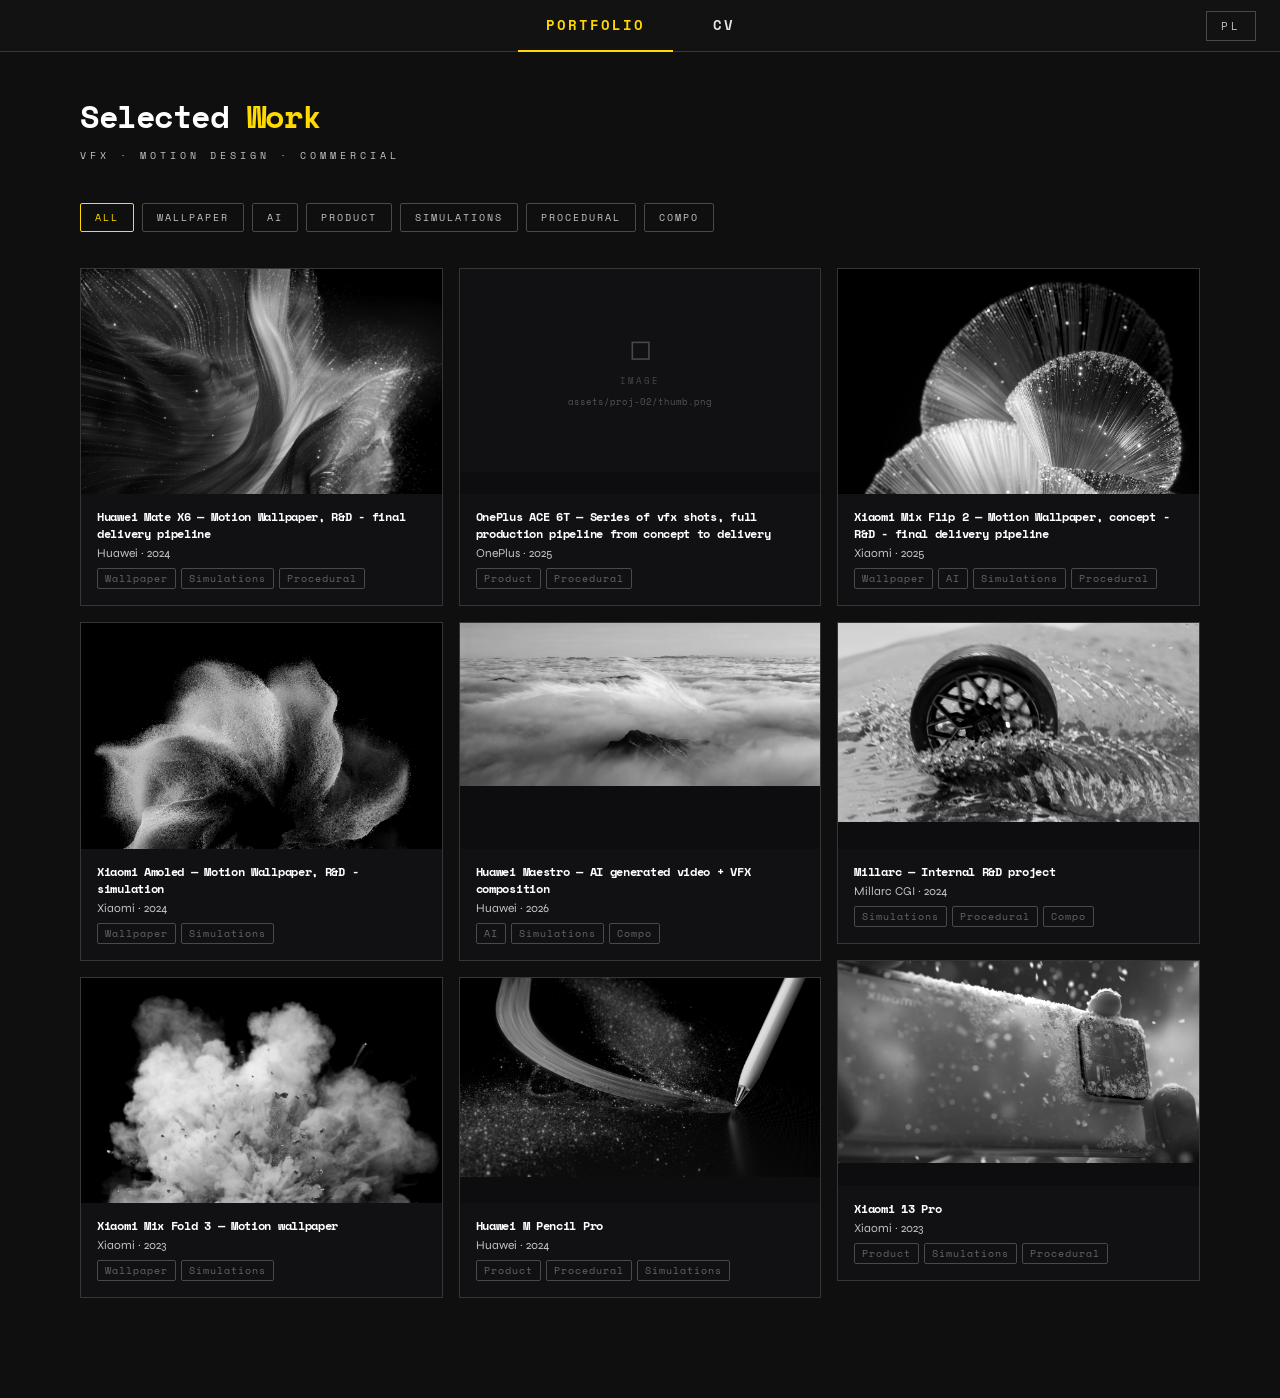
==== index.html @ 41187728 "update index" ====
<!DOCTYPE html>
<html lang="en">
<head>
<meta charset="UTF-8">
<meta name="viewport" content="width=device-width, initial-scale=1.0">
<title>Hanna Kachurouskaya — Senior VFX Artist</title>
<link rel="preconnect" href="https://fonts.googleapis.com">
<link href="https://fonts.googleapis.com/css2?family=Space+Mono:wght@400;700&family=Syne:wght@300;400;500&display=swap" rel="stylesheet">
<style>
*{margin:0;padding:0;box-sizing:border-box;}
:root{
  --bg:#0f0f0f;
  --bg2:#111114;
  --accent:#ffd900;
  --text:#e8e6e0;
  --muted:#c2c2c2;
  --dim:#494949;
  --border:#363638;
}
html{scroll-behavior:smooth;}
body{background:var(--bg);color:var(--text);font-family:'Syne',sans-serif;font-weight:300;overflow-x:hidden;}

canvas#particles{position:fixed;top:0;left:0;width:100%;height:100%;opacity:0.4;pointer-events:none;z-index:0;}

/* TAB NAV */
.tab-nav{
  position:fixed;top:0;left:0;right:0;z-index:100;
  display:flex;align-items:stretch;
  background:rgba(19, 19, 20, 0.92);
  backdrop-filter:blur(12px);
  border-bottom:1px solid var(--border);
  height:52px;
}
.tab-nav-inner{
  max-width:900px;margin:0 auto;width:100%;padding:0 48px;
  display:flex;align-items:center;justify-content:center;gap:12px;
}
.tab-btn{
  font-family:'Space Mono',monospace;font-size:14px;font-weight:700;letter-spacing:2px;text-transform:uppercase;
  color:var(--text);background:none;border:none;cursor:pointer;
  padding:0 28px;height:52px;border-bottom:2px solid transparent;
  transition:color .2s, border-color .2s;
  display:flex;align-items:center;
}
.tab-btn:hover{color:var(--accent);}
.tab-btn.active{color:var(--accent);border-bottom-color:var(--accent);}

/* LANG BUTTON */
#lang-btn{
  position:fixed;top:11px;right:24px;z-index:110;
  font-family:'Space Mono',monospace;font-size:11px;letter-spacing:3px;text-transform:uppercase;
  padding:6px 14px;background:transparent;border:1px solid var(--dim);color:var(--muted);
  cursor:pointer;transition:all .2s;
}
#lang-btn:hover{border-color:var(--accent);color:var(--accent);}

/* PAGES */
.page{display:none;position:relative;z-index:2;padding-top:52px;}
.page.active{display:block;}

/* ── CV PAGE ── */
.wrap{max-width:900px;margin:0 auto;padding:48px 48px 100px;}

.header{padding-bottom:40px;margin-bottom:56px;border-bottom:1px solid var(--border);animation:fadeUp .8s ease both;}
.name{font-family:'Space Mono',monospace;font-size:42px;font-weight:700;letter-spacing:-2px;color:#fff;line-height:1;margin-bottom:10px;}
.name em{color:var(--accent);font-style:normal;}
.subtitle{font-family:'Space Mono',monospace;font-size:10px;letter-spacing:4px;text-transform:uppercase;color:var(--muted);margin-bottom:24px;}
.contacts{display:flex;flex-wrap:wrap;gap:24px;font-size:14px;color:var(--muted);}
.contacts a{color:var(--accent);text-decoration:none;transition:opacity .2s;}
.contacts a:hover{opacity:.6;}

.section{margin-bottom:52px;animation:fadeUp .8s ease both;}
.s1{animation-delay:.1s}.s2{animation-delay:.2s}.s3{animation-delay:.3s}

.sec-label{font-family:'Space Mono',monospace;font-size:10px;letter-spacing:4px;text-transform:uppercase;color:var(--accent);margin-bottom:24px;display:flex;align-items:center;gap:14px;}
.sec-label::after{content:'';flex:1;height:1px;background:var(--border);}

.about-text{font-size:19px;line-height:1.95;color:#d0d0d0;max-width:700px;}
.about-text p{margin-bottom:16px;}
.about-text p:last-child{margin-bottom:0;}

.job{margin-bottom:32px;padding:20px 20px 20px 24px;border-left:2px solid var(--border);transition:border-color .3s;cursor:default;}
.job:hover{border-left-color:var(--accent);}
.job-header{display:flex;justify-content:space-between;align-items:flex-start;flex-wrap:wrap;gap:4px;margin-bottom:2px;}
.job-title{font-family:'Space Mono',monospace;font-size:13px;font-weight:700;color:#fff;}
.job-date{font-family:'Space Mono',monospace;font-size:12px;color:var(--muted);white-space:nowrap;}
.job-company{font-size:13px;color:var(--accent);margin-bottom:14px;letter-spacing:.5px;}
.job-body{font-size:16.5px;line-height:1.9;color:#d8d8d8;display:none;}
.job-body.open{display:block;animation:fadeUp .3s ease both;}
.job-body p{margin-bottom:10px;}
.job-body p:last-child{margin-bottom:0;}
.tags{display:flex;flex-wrap:wrap;gap:7px;margin-top:14px;}
.tag{font-family:'Space Mono',monospace;font-size:11px;letter-spacing:1px;padding:4px 9px;border:1px solid var(--dim);color:var(--muted);border-radius:2px;transition:all .2s;}
.tag:hover{border-color:var(--accent);color:var(--accent);}
.toggle{margin-top:12px;font-family:'Space Mono',monospace;font-size:13px;font-weight:700;letter-spacing:1.5px;text-transform:uppercase;color:var(--dim);cursor:pointer;transition:color .2s;user-select:none;display:inline-block;}
.toggle:hover{color:var(--accent);}

.skills-grid{display:grid;grid-template-columns:1fr 1fr;gap:32px;}
.sg-title{font-family:'Space Mono',monospace;font-size:11px;letter-spacing:3px;text-transform:uppercase;color:var(--accent);margin-bottom:14px;}
.sg-body{font-size:15px;line-height:2.1;color:#c0c0c0;}
.sg-body strong{color:#ccc;font-weight:400;}

/* ── PORTFOLIO PAGE ── */
.port-wrap{max-width:1200px;margin:0 auto;padding:40px 40px 100px;}

.port-header{margin-bottom:40px;animation:fadeUp .5s ease both;}
.port-title{font-family:'Space Mono',monospace;font-size:32px;font-weight:700;letter-spacing:-1.5px;color:#fff;margin-bottom:8px;}
.port-title em{color:var(--accent);font-style:normal;}
.port-sub{font-family:'Space Mono',monospace;font-size:10px;letter-spacing:4px;text-transform:uppercase;color:var(--muted);}

/* FILTER */
.filter-bar{display:flex;flex-wrap:wrap;gap:8px;margin-bottom:36px;}
.filter-btn{font-family:'Space Mono',monospace;font-size:10px;letter-spacing:2px;text-transform:uppercase;padding:6px 14px;border:1px solid var(--dim);color:var(--muted);background:none;cursor:pointer;border-radius:2px;transition:all .2s;}
.filter-btn:hover,.filter-btn.active{border-color:var(--accent);color:var(--accent);}

/* MASONRY */
.masonry{
  display:flex;
  gap:16px;
  align-items:flex-start;
}
.masonry-col{
  flex:1;
  display:flex;
  flex-direction:column;
  gap:16px;
  min-width:0;
}

/* PROJECT CARD */
.project-card{
  margin-bottom:0;
  border:1px solid var(--border);
  background:var(--bg2);
  overflow:hidden;
  cursor:pointer;
  transition:border-color .25s, transform .2s;
}
.project-card:hover{border-color:var(--accent);}

.card-thumb{
  position:relative;overflow:hidden;
  background:#0d0d10;
}
.card-thumb img,.card-thumb video{
  width:100%;display:block;
  filter:grayscale(1) contrast(1.1);
  transition:transform .4s ease, filter .4s ease;
}
.project-card:hover .card-thumb img,
.project-card:hover .card-thumb video{transform:scale(1.04);filter:grayscale(0) contrast(1);}


.card-overlay{
  position:absolute;inset:0;
  background:linear-gradient(to top, rgba(0,0,0,.7) 0%, transparent 50%);
  opacity:0;transition:opacity .25s;
  display:flex;align-items:flex-end;padding:14px;
}
.project-card:hover .card-overlay{opacity:1;}
.card-overlay-text{font-family:'Space Mono',monospace;font-size:10px;letter-spacing:2px;text-transform:uppercase;color:var(--accent);}

.card-info{padding:14px 16px 16px;}
.card-title{font-family:'Space Mono',monospace;font-size:12px;font-weight:700;color:#fff;margin-bottom:4px;letter-spacing:-.3px;}
.card-meta{font-size:12px;color:var(--muted);}
.card-tags{display:flex;flex-wrap:wrap;gap:5px;margin-top:8px;}
.card-tag{font-family:'Space Mono',monospace;font-size:10px;letter-spacing:1px;padding:2px 7px;border:1px solid var(--dim);color:#666;border-radius:2px;}

/* PROJECT MODAL OVERLAY */
.project-modal-overlay{
  display:none;
  position:fixed;inset:0;
  z-index:500;
  background:rgba(0,0,0,.75);
  backdrop-filter:blur(4px);
  overflow-y:auto;
  padding:60px 20px 40px;
}
.project-modal-overlay.open{display:flex;align-items:flex-start;justify-content:center;}
.project-modal{
  position:relative;
  width:100%;max-width:860px;
  border:1px solid var(--accent);
  background:var(--bg2);
  animation:expandIn .25s ease both;
}

@keyframes expandIn{from{opacity:0;transform:translateY(-12px) scale(.98);}to{opacity:1;transform:translateY(0) scale(1);}}

/* MEDIA VIEWER */
.viewer{position:relative;background:#000;}
.viewer-main{
  position:relative;
  min-height:300px;max-height:70vh;
  display:flex;align-items:center;justify-content:center;
  overflow:hidden;
}
.viewer-main img,.viewer-main video{
  max-width:100%;max-height:70vh;
  object-fit:contain;display:block;
}
.viewer-main video{width:100%;}

.viewer-nav{
  position:absolute;top:50%;transform:translateY(-50%);
  z-index:10;
  background:rgba(0,0,0,.5);border:1px solid rgba(255,255,255,.15);
  color:#fff;font-size:18px;width:40px;height:40px;
  display:flex;align-items:center;justify-content:center;
  cursor:pointer;transition:background .2s, border-color .2s;
  user-select:none;
}
.viewer-nav:hover{background:rgba(255,217,0,.15);border-color:var(--accent);color:var(--accent);}
.viewer-nav.prev{left:12px;}
.viewer-nav.next{right:12px;}

.viewer-counter{
  position:absolute;bottom:10px;right:14px;
  font-family:'Space Mono',monospace;font-size:11px;color:rgba(255,255,255,.45);
  z-index:10;
}

.viewer-caption{
  padding:8px 16px;
  font-family:'Space Mono',monospace;font-size:11px;letter-spacing:1px;
  color:var(--muted);background:#0a0a0c;
  border-top:1px solid var(--border);
  min-height:30px;
  text-align:center;
}

/* THUMBNAIL STRIP */
.thumb-strip{
  display:flex;gap:6px;padding:10px 12px;
  overflow-x:auto;scrollbar-width:thin;scrollbar-color:var(--dim) transparent;
  background:#0a0a0c;border-top:1px solid var(--border);
}
.thumb-strip::-webkit-scrollbar{height:3px;}
.thumb-strip::-webkit-scrollbar-thumb{background:var(--dim);border-radius:2px;}

.thumb-item{
  flex:0 0 auto;width:72px;height:48px;
  overflow:hidden;cursor:pointer;
  border:1px solid var(--dim);transition:border-color .15s;
  position:relative;
}
.thumb-item.active{border-color:var(--accent);}
.thumb-item img,.thumb-item video{width:100%;height:100%;object-fit:cover;display:block;pointer-events:none;}
.thumb-item .type-badge{
  position:absolute;bottom:2px;right:3px;
  font-family:'Space Mono',monospace;font-size:8px;letter-spacing:.5px;
  color:var(--accent);background:rgba(0,0,0,.7);padding:1px 3px;
}

/* EXPANDED INFO */
.expanded-info{
  padding:20px 24px 24px;
  border-top:1px solid var(--border);
}
.exp-title{font-family:'Space Mono',monospace;font-size:15px;font-weight:700;color:#fff;margin-bottom:12px;}
.exp-meta{display:flex;flex-wrap:wrap;gap:20px;margin-bottom:14px;}
.exp-meta-item{font-size:13px;}
.exp-meta-label{font-family:'Space Mono',monospace;font-size:10px;letter-spacing:2px;text-transform:uppercase;color:var(--muted);display:block;margin-bottom:2px;}
.exp-meta-val{color:var(--text);}
.exp-desc{font-size:15px;line-height:1.8;color:#b0b0b0;margin-bottom:14px;}
.exp-close{
  font-family:'Space Mono',monospace;font-size:10px;letter-spacing:2px;text-transform:uppercase;
  color:var(--dim);cursor:pointer;transition:color .2s;user-select:none;
}
.exp-close:hover{color:var(--accent);}

/* PLACEHOLDER MEDIA */
.placeholder-thumb{
  width:100%;aspect-ratio:16/9;
  background:var(--bg2);
  display:flex;flex-direction:column;align-items:center;justify-content:center;
  gap:8px;color:var(--dim);
}
.placeholder-thumb .pt-icon{font-size:28px;}
.placeholder-thumb .pt-label{font-family:'Space Mono',monospace;font-size:9px;letter-spacing:2px;text-transform:uppercase;color:#444;}
.placeholder-thumb .pt-path{font-family:'Space Mono',monospace;font-size:9px;color:#555;max-width:160px;text-align:center;word-break:break-all;}

@keyframes fadeUp{from{opacity:0;transform:translateY(18px);}to{opacity:1;transform:translateY(0);}}

@media(max-width:600px){
  .wrap{padding:32px 20px 60px;}
  .name{font-size:28px;}
  .skills-grid{grid-template-columns:1fr;}
  .port-wrap{padding:20px 16px 60px;}
  .tab-nav-inner{padding:0 16px;}
  #lang-btn{top:9px;right:10px;padding:4px 9px;font-size:10px;}
}
</style>
</head>
<body>

<canvas id="particles"></canvas>
<button id="lang-btn" onclick="toggleLang()">PL</button>

<!-- TAB NAV -->
<nav class="tab-nav">
  <div class="tab-nav-inner">
    <button class="tab-btn active" data-i18n="tab_portfolio" onclick="switchTab('portfolio',this)">Portfolio</button>
    <button class="tab-btn" data-i18n="tab_cv" onclick="switchTab('cv',this)">CV</button>
  </div>
</nav>

<!-- ═══ CV PAGE ═══ -->
<div class="page" id="page-cv">
<div class="wrap">

  <div class="header">
    <div class="name">Hanna <em>Kachurouskaya</em></div>
    <div class="subtitle" data-i18n="subtitle">Senior VFX Artist &nbsp;·&nbsp; Technical Artist &nbsp;·&nbsp; Pipeline Developer</div>
    <div class="contacts">
      <span data-i18n="location">Kraków, Poland</span>
      <a href="mailto:valynets.h@gmail.com">valynets.h@gmail.com</a>
      <span>+48 797 314 747</span>
      <a href="https://www.linkedin.com/in/hanna-kachurouskaya-096aab114/" target="_blank">LinkedIn</a>
      <a href="https://www.behance.net/ValHanna" target="_blank">Behance</a>
    </div>
  </div>

  <div class="section s1">
    <div class="sec-label" data-i18n="sec_about">About</div>
    <div class="about-text">
      <p data-i18n="about_p1"></p>
      <p data-i18n="about_p2"></p>
      <p data-i18n="about_p3"></p>
    </div>
  </div>

  <div class="section s2">
    <div class="sec-label" data-i18n="sec_experience">Experience</div>

    <div class="job">
      <div class="job-header">
        <div class="job-title" data-i18n="j1_title">Senior VFX Artist</div>
        <div class="job-date" data-i18n="j1_date">Mar 2022 — Jun 2026</div>
      </div>
      <div class="job-company" data-i18n="j1_company">Millarc CGI · Kraków</div>
      <div class="job-body open" id="j1">
        <p data-i18n="j1_p1"></p>
        <p data-i18n="j1_p2"></p>
        <p data-i18n="j1_p3"></p>
        <p data-i18n="j1_p4"></p>
        <div class="tags">
          <span class="tag">Houdini</span><span class="tag">VEX</span><span class="tag">Python</span><span class="tag">Nuke</span><span class="tag">Fusion</span><span class="tag">USD/Solaris</span><span class="tag">Redshift</span><span class="tag">Deadline</span><span class="tag">Gaea</span><span class="tag">ComfyUI</span><span class="tag">Midjourney</span><span class="tag">Kling</span>
        </div>
      </div>
      <div class="toggle" data-job="j1" onclick="tog('j1',this)"></div>
    </div>

    <div class="job">
      <div class="job-header">
        <div class="job-title" data-i18n="j2_title">Pipeline Developer &amp; IT Automation</div>
        <div class="job-date" data-i18n="j2_date">Mar 2024 — Jun 2026</div>
      </div>
      <div class="job-company" data-i18n="j2_company">Millarc CGI · Kraków</div>
      <div class="job-body" id="j2">
        <p data-i18n="j2_p1"></p>
        <p data-i18n="j2_p2"></p>
        <div class="tags">
          <span class="tag">Python</span><span class="tag">REST APIs</span><span class="tag">Webhooks</span><span class="tag">Docker</span><span class="tag">Deadline (render farm)</span><span class="tag">Flow Production / ShotGrid</span><span class="tag">Ayon</span><span class="tag">Slack API</span><span class="tag">Git / GitHub</span><span class="tag">JSON/XML</span><span class="tag">Postman</span><span class="tag">Cursor</span><span class="tag">Claude Code</span><span class="tag">AI agentic workflows</span>
        </div>
      </div>
      <div class="toggle" data-job="j2" onclick="tog('j2',this)"></div>
    </div>

    <div class="job">
      <div class="job-header">
        <div class="job-title" data-i18n="j3_title">Digital Artist</div>
        <div class="job-date" data-i18n="j3_date">Mar 2021 — Mar 2022</div>
      </div>
      <div class="job-company" data-i18n="j3_company">The Digital Bunch · Warsaw</div>
      <div class="job-body" id="j3">
        <p data-i18n="j3_p1"></p>
        <div class="tags">
          <span class="tag">3ds Max</span><span class="tag">Houdini</span><span class="tag">Nuke</span><span class="tag">V-Ray</span><span class="tag">Corona</span><span class="tag">Photoshop</span>
        </div>
      </div>
      <div class="toggle" data-job="j3" onclick="tog('j3',this)"></div>
    </div>

    <div class="job">
      <div class="job-header">
        <div class="job-title" data-i18n="j4_title">3D Graphic Artist</div>
        <div class="job-date" data-i18n="j4_date">Jan 2018 — Sep 2019</div>
      </div>
      <div class="job-company" data-i18n="j4_company">VERO Digital</div>
      <div class="job-body" id="j4">
        <p data-i18n="j4_p1"></p>
        <div class="tags">
          <span class="tag">3ds Max</span><span class="tag">V-Ray</span><span class="tag">Corona</span><span class="tag">Revit</span><span class="tag">SpeedTree</span><span class="tag">Unreal Engine</span>
        </div>
      </div>
      <div class="toggle" data-job="j4" onclick="tog('j4',this)"></div>
    </div>

    <div class="job">
      <div class="job-header">
        <div class="job-title" data-i18n="j5_title">3D Artist — Freelance</div>
        <div class="job-date" data-i18n="j5_date">Oct 2016 — Jan 2018</div>
      </div>
      <div class="job-company" data-i18n="j5_company">Independent</div>
      <div class="job-body" id="j5">
        <p data-i18n="j5_p1"></p>
        <div class="tags">
          <span class="tag">3ds Max</span><span class="tag">V-Ray</span><span class="tag">Corona</span><span class="tag">Photoshop</span>
        </div>
      </div>
      <div class="toggle" data-job="j5" onclick="tog('j5',this)"></div>
    </div>

    <div class="job">
      <div class="job-header">
        <div class="job-title" data-i18n="j6_title">Junior Structural Design Engineer</div>
        <div class="job-date" data-i18n="j6_date">2013 — 2016</div>
      </div>
      <div class="job-company" data-i18n="j6_company">BRIG · Belarus</div>
      <div class="job-body" id="j6">
        <p data-i18n="j6_p1"></p>
        <div class="tags">
          <span class="tag">AutoCAD</span><span class="tag">Revit</span><span class="tag">BIM</span>
        </div>
      </div>
      <div class="toggle" data-job="j6" onclick="tog('j6',this)"></div>
    </div>

  </div>

  <div class="section s3">
    <div class="sec-label" data-i18n="sec_skills">Skills</div>
    <div class="skills-grid">
      <div>
        <div class="sg-title" data-i18n="sg1_title">VFX & Production</div>
        <div class="sg-body" data-i18n="sg1_body"></div>
      </div>
      <div>
        <div class="sg-title" data-i18n="sg2_title">AI & Emerging</div>
        <div class="sg-body" data-i18n="sg2_body"></div>
      </div>
      <div>
        <div class="sg-title" data-i18n="sg3_title">Technical / Pipeline</div>
        <div class="sg-body" data-i18n="sg3_body"></div>
      </div>
      <div>
        <div class="sg-title" data-i18n="sg4_title">Soft Skills</div>
        <div class="sg-body" data-i18n="sg4_body"></div>
      </div>
      <div>
        <div class="sg-title" data-i18n="sg5_title">Education</div>
        <div class="sg-body" data-i18n="sg5_body"></div>
      </div>
    </div>
  </div>

</div>
</div>

<!-- ═══ PORTFOLIO PAGE ═══ -->
<div class="page active" id="page-portfolio">
<div class="port-wrap">

  <div class="port-header">
    <div class="port-title" data-i18n="port_title">Selected <em>Work</em></div>
    <div class="port-sub" data-i18n="port_sub">VFX · Motion Design · Commercial</div>
  </div>

  <div class="filter-bar" id="filterBar">
    <button class="filter-btn active" data-filter="all" data-i18n="filter_all" onclick="filterProjects(this)">All</button>
    <button class="filter-btn" data-filter="wallpaper" data-i18n="filter_wallpaper" onclick="filterProjects(this)">Wallpaper</button>
    <button class="filter-btn" data-filter="ai" data-i18n="filter_ai" onclick="filterProjects(this)">AI</button>
    <button class="filter-btn" data-filter="product" data-i18n="filter_product" onclick="filterProjects(this)">Product</button>
    <button class="filter-btn" data-filter="simulations" data-i18n="filter_simulations" onclick="filterProjects(this)">Simulations</button>
    <button class="filter-btn" data-filter="procedural" data-i18n="filter_procedural" onclick="filterProjects(this)">Procedural</button>
    <button class="filter-btn" data-filter="compo" data-i18n="filter_compo" onclick="filterProjects(this)">Compo</button>
  </div>

  <div class="masonry" id="masonry"></div>

</div>
</div>

<!-- PROJECT MODAL -->
<div class="project-modal-overlay" id="projectModal" onclick="handleModalOutsideClick(event)">
  <div class="project-modal" id="projectModalInner"></div>
</div>

<script>
/* ─── TAB SWITCHING ─── */
function switchTab(name, btn){
  document.querySelectorAll('.page').forEach(p => p.classList.remove('active'));
  document.querySelectorAll('.tab-btn').forEach(b => b.classList.remove('active'));
  document.getElementById('page-'+name).classList.add('active');
  btn.classList.add('active');
  window.scrollTo(0,0);
  portfolioVisible = (name === 'portfolio');
}

/* ─── CV TOGGLES ─── */
function tog(id, btn){
  const el = document.getElementById(id);
  el.classList.toggle('open');
  const t = i18n[currentLang];
  btn.textContent = el.classList.contains('open') ? t.collapse : t.expand;
}

/* ─── i18n HELPERS FOR DYNAMIC PORTFOLIO CONTENT ─── */
const TAG_LABELS = {
  wallpaper:   { en: 'Wallpaper',   pl: 'Tapeta' },
  ai:          { en: 'AI',          pl: 'AI' },
  product:     { en: 'Product',     pl: 'Produkt' },
  simulations: { en: 'Simulations', pl: 'Symulacje' },
  procedural:  { en: 'Procedural',  pl: 'Proceduralne' },
  compo:       { en: 'Compo',       pl: 'Compo' },
};

function tr(proj, field){
  const plField = field + '_pl';
  if(currentLang === 'pl' && proj[plField]) return proj[plField];
  return proj[field];
}

function trTag(tag){
  const labels = TAG_LABELS[tag];
  return labels ? labels[currentLang] : tag;
}

/* ─────────────────────────────────────────────
   PROJECT DATA
   
   HOW TO ADD YOUR OWN FILES:
   
   1. Create a folder structure next to this HTML:
      assets/
        project-slug/
          thumb.jpg          ← miniatura w gridzie
          01.jpg
          02.mp4
          03.jpg
   
   2. In each project below, edit:
      - title, client, year, software, desc
      - tags: array of category strings (used for filtering)
      - thumb: path to thumbnail
      - files: array of { type:'image'|'video', src:'...', label:'...' }
   
   Supported formats: jpg, png, webp, mp4, mov
   MOV files: use type:'video' — browser will play if codec is H.264.
   For best compatibility convert MOV to MP4 (H.264) before deploying.
───────────────────────────────────────────── */
const PROJECTS = [
  {
    id: 'proj-01',
    title: 'Huawei Mate X6 — Motion Wallpaper, R&D - final delivery pipeline',
    title_pl: 'Huawei Mate X6 — Motion Wallpaper, R&D - pełny pipeline produkcji',
    client: 'Huawei',
    year: '2024',
    software: 'Houdini · VEX · Redshift · Fusion',
    desc: 'Procedural vellum & particle simulation for a factory-set motion wallpaper shipped on Huawei Mate X6 flagship devices. The AI-generated concept dictated the final frame\'s composition, but the real challenge was motion: a single vellum simulation pass produced stiff, chaotic movement instead of the soft, flowing unfold the brief called for. The solution was a multi-stage approach — a kinefx-driven base setup followed by two to three additional vellum simulation passes, layering motion until it read as smooth and natural while still landing on the required final composition. The setup also layered a particle simulation on top of the vellum geometry for additional fine, sparkling detail.',
    desc_pl: 'Proceduralna symulacja vellum i particles dla motion wallpaper wgranego fabrycznie na flagowe urządzenia Huawei Mate X6. Koncept wygenerowany przez AI determinował kompozycję finalnej klatki, ale prawdziwym wyzwaniem był ruch: pojedynczy pass symulacji vellum dawał sztywny, chaotyczny ruch zamiast miękkiego, płynnego rozkładania wymaganego w briefie. Rozwiązaniem było podejście wieloetapowe — bazowy setup oparty na kinefx, a następnie dwa do trzech dodatkowych passów symulacji vellum, nakładających ruch aż do uzyskania gładkiego i naturalnego efektu przy zachowaniu wymaganej finalnej kompozycji. Setup zawierał też symulację particles nałożoną na geometrię vellum, dodającą drobny, błyszczący detal.',
    tags: ['wallpaper', 'simulations', 'procedural'],
    thumb: 'assets/proj-01/thumb.jpg',
    files: [
      { type: 'video', src: 'assets/proj-01/video_01.mp4', label: 'Final frames' },
      { type: 'video', src: 'assets/proj-01/video_02.mp4', label: 'Main simulation' },
      { type: 'video', src: 'assets/proj-01/sim_preview_01.mp4', label: 'Sim R&D' },
      { type: 'video', src: 'assets/proj-01/sim_preview_02.mp4', label: 'Sim preview' },
      { type: 'image', src: 'assets/proj-01/render_01.jpg', label: 'Colour version' },
      { type: 'image', src: 'assets/proj-01/render_02.jpg', label: 'Colour version' },
      { type: 'image', src: 'assets/proj-01/screen_0.png', label: 'Houdini setup' },
      { type: 'image', src: 'assets/proj-01/screen_1.png', label: 'Houdini setup' },
    ]
  },
  {
    id: 'proj-02',
    title: 'OnePlus ACE 6T — Series of vfx shots, full production pipeline from concept to delivery',
    title_pl: 'OnePlus ACE 6T — Seria ujęć VFX, pełny pipeline produkcji od konceptu do dostawy',
    client: 'OnePlus',
    year: '2025',
    software: 'Houdini · VEX · Redshift · Fusion',
    desc: 'Series of VFX shots for the OnePlus ACE 6T launch campaign, split across two phone colourways — each with its own visual identity. The purple variant called for a blinking, cyberpunk/techno look, while the black variant leaned into a luxury ferrofluid / black-diamond feel. All effects were fully procedural (no simulations), built from concept through lighting, rendering and final delivery. The main challenge was scale rather than technique — instead of the usual 2-3 shots per project, this one required around 5-6 distinct shots/effects, each going through its own round of R&D to land the right look.',
    desc_pl: 'Seria ujęć VFX dla kampanii startowej OnePlus ACE 6T, podzielona na dwie kolorystyki telefonu — każda z własną identyfikacją wizualną. Wariant fioletowy wymagał migającego, cyberpunkowego/techno looku, podczas gdy wariant czarny szedł w stronę luksusowego, ferrofluidowego efektu black-diamond. Wszystkie efekty były w pełni proceduralne (bez symulacji), zrealizowane od konceptu przez oświetlenie, rendering po finalną dostawę. Głównym wyzwaniem była skala, nie technika — zamiast zwykłych 2-3 ujęć na projekt, ten wymagał około 5-6 odrębnych ujęć/efektów, każde przechodzące własną rundę R&D, by uzyskać właściwy look.',
    tags: ['product', 'procedural'],
    thumb: 'assets/proj-02/thumb.png',
    files: [
      { type: 'video', src: 'assets/proj-02/hero.mp4', label: 'Tunel shot' },
      { type: 'video', src: 'assets/proj-02/cameras_preview.mp4', label: 'Camera previews' },
      { type: 'video', src: 'assets/proj-02/video_00.mp4', label: 'R&D - Stereo effect' },
      { type: 'video', src: 'assets/proj-02/video_01.mp4', label: 'R&D - Stereo effect' },
      { type: 'video', src: 'assets/proj-02/video_02.mp4', label: 'Purple version shot' },
      { type: 'video', src: 'assets/proj-02/video_03.mp4', label: 'R&D - Detail' },
      { type: 'video', src: 'assets/proj-02/video_04.mp4', label: 'Black version shot' },
      { type: 'video', src: 'assets/proj-02/video_05.mp4', label: 'R&D - Ferrofluid effect' },
      { type: 'video', src: 'assets/proj-02/video_06.mp4', label: 'R&D - Ferrofluid effect' },
      { type: 'image', src: 'assets/proj-02/screen_0.png', label: 'Houdini setup' },
      { type: 'image', src: 'assets/proj-02/screen_1.png', label: 'Houdini setup' },
    ]
  },
  {
    id: 'proj-03',
    title: 'Xiaomi Mix Flip 2 — Motion Wallpaper, concept - R&D - final delivery pipeline',
    title_pl: 'Xiaomi Mix Flip 2 — Motion Wallpaper, koncept - R&D - pełny pipeline produkcji',
    client: 'Xiaomi',
    year: '2025',
    software: 'Midjourney · Houdini · VEX · Redshift · Fusion',
    desc: 'My favourite project to date — a feminine, luxury-style motion wallpaper for the Xiaomi Mix Flip 2, built entirely solo from concept to final delivery. The concept phase went through countless iterations using Midjourney, Photoshop and ChatGPT to land on the fan-shaped, translucent petal look, built on the same vellum + high-poly mesh approach used on the Mate X6 project. Because I\'d defined the target look and composition myself from the start, the R&D and simulation stages (vellum and particle sims) went smoothly, with no major surprises along the way.',
    desc_pl: 'Mój dotychczasowy ulubiony projekt — kobiecy, luksusowy motion wallpaper na Xiaomi Mix Flip 2, zrealizowany w pełni samodzielnie od konceptu do finalnej dostawy. Faza konceptu przeszła przez wiele iteracji w Midjourney, Photoshopie i ChatGPT, by dojść do wachlarzowego, przezroczystego looku płatków, zbudowanego na tym samym podejściu vellum + high-poly mesh co w projekcie Mate X6. Dzięki temu, że sama zdefiniowałam docelowy look i kompozycję od początku, etapy R&D i symulacji (vellum i particles) przebiegły bez większych niespodzianek.',
    tags: ['wallpaper', 'ai', 'simulations', 'procedural'],
    thumb: 'assets/proj-03/thumb.png',
    files: [
      { type: 'image', src: 'assets/proj-03/render_01.png', label: 'Hero render - violet version' },
      { type: 'image', src: 'assets/proj-03/ai_concept_01.png', label: 'Concept - AI generated' },
      { type: 'image', src: 'assets/proj-03/ai_concept_02.png', label: 'Concept - AI generated' },
      { type: 'video', src: 'assets/proj-03/hero.mp4', label: 'Hero shot - blue version' },
      { type: 'video', src: 'assets/proj-03/sim_preview.mp4', label: 'Sim preview' },
      { type: 'video', src: 'assets/proj-03/video_01.mp4', label: 'First render stage, blue version' },
      { type: 'video', src: 'assets/proj-03/video_02.mp4', label: 'Final render stage, yellow version' },
      { type: 'image', src: 'assets/proj-03/screen_0.png', label: 'Houdini setup' },
    ]
  },
  {
    id: 'proj-04',
    title: 'Xiaomi Amoled — Motion Wallpaper, R&D - simulation',
    title_pl: 'Xiaomi Amoled — Motion Wallpaper, R&D - symulacja',
    client: 'Xiaomi',
    year: '2024',
    software: 'Houdini · Redshift',
    desc: 'Earlier motion wallpaper project for Xiaomi, built entirely from particles. The brief called for a shape reading somewhere between a flower and a circle. The particle sim had to hold that silhouette while keeping natural drift and dispersion with no flickering. Effect/simulation only, no final lighting or render. Reaching the approved look took many R&D passes exploring different shapes and particle behaviours — a few earlier R&D frames are included alongside the final result.',
    desc_pl: 'Wcześniejszy projekt motion wallpaper dla Xiaomi, zbudowany w całości z particles. Brief wymagał formy odczytywanej gdzieś między kwiatem a kołem. Symulacja particles musiała utrzymać tę sylwetkę, zachowując naturalny dryf i rozproszenie, bez migotania. Tylko efekt/symulacja, bez finalnego oświetlenia i renderu. Dotarcie do zaakceptowanego looku wymagało wielu passów R&D eksplorujących różne formy i zachowania particles — kilka wcześniejszych klatek R&D jest dołączonych razem z finalnym rezultatem.',
    tags: ['wallpaper', 'simulations'],
    thumb: 'assets/proj-04/thumb.png',
    files: [
      { type: 'video', src: 'assets/proj-04/hero.mp4', label: 'Hero shot' },
      { type: 'image', src: 'assets/proj-04/preview_01.png', label: 'R&D preview 01' },
      { type: 'image', src: 'assets/proj-04/preview_02.png', label: 'R&D preview 02' },
    ]
  },
  {
    id: 'proj-05',
    title: 'Huawei Maestro — AI generated video + VFX composition',
    title_pl: 'Huawei Maestro — Wideo generowane przez AI + kompozycja VFX',
    client: 'Huawei',
    year: '2026',
    software: 'ComfyUI · Adobe Photoshop · Kling · Houdini · Redshift · Axiom · Karma · Solaris · Fusion',
    desc: 'A demanding shot — the opening shot of the piece, and the first project where the studio moved to a production AI pipeline. The brief: take a client-supplied dragon asset, add a "patronus"-style volume effect to it, and place it flying through a generated cloud environment — which also meant a cloud simulation for the dragon to pass through. Camera animation was manageable once driven by a clay base and reference composition, but getting the right overall look and convincing cloud animation out of AI took many rounds of generation in ComfyUI and Kling. I rendered the dragon with the patronus volume and cloud sim in the matching camera, then composited everything in Fusion. A single shot, but a heavy workload — the VFX itself was only part of the challenge here.',
    desc_pl: 'Wymagające ujęcie — otwierające ujęcie całości i pierwszy projekt, w którym studio przeszło na produkcyjny pipeline AI. Brief: wziąć dostarczony przez klienta asset draka, dodać do niego efekt typu „patronus" na bazie volume, i umieścić go lecącego przez wygenerowane środowisko z obłokami — co oznaczało też symulację obłoków, przez które drak przelatuje. Animacja kamery była do opanowania przy bazie clay i kompozycji referencyjnej, ale uzyskanie właściwego ogólnego looku i przekonującej animacji obłoków z AI wymagało wielu rund generowania w ComfyUI i Kling. Wyrenderowałam draka z efektem patronus volume i symulacją obłoków w odpowiadającej kamerze, a następnie skomponowałam wszystko w Fusion. Jedno ujęcie, ale duże obciążenie pracą — same VFX były tylko częścią wyzwania.',
    tags: ['ai', 'simulations', 'compo'],
    thumb: 'assets/proj-05/thumb.png',
    files: [
      { type: 'video', src: 'assets/proj-05/hero.mp4', label: 'Hero shot' },
      { type: 'video', src: 'assets/proj-05/sim_preview.mp4', label: 'Sim preview' },
      { type: 'video', src: 'assets/proj-05/camera_clay_01.mp4', label: 'Camera clay preview' },
      { type: 'video', src: 'assets/proj-05/camera_clay_02.mp4', label: 'Camera clay preview' },
      { type: 'image', src: 'assets/proj-05/ai_concept_iteration.png', label: 'AI concept - iteration' },
      { type: 'image', src: 'assets/proj-05/ai_first_frame.png', label: 'AI first frame' },
      { type: 'video', src: 'assets/proj-05/ai_video.mp4', label: 'AI video Kling' }
    ]
  },
  {
    id: 'proj-06',
    title: 'Millarc — Internal R&D project',
    title_pl: 'Millarc — Wewnętrzny projekt R&D',
    client: 'Millarc CGI',
    year: '2024',
    software: 'Houdini · Redshift',
    desc: 'Internal R&D project exploring automotive VFX across three weather/surface environments: water, sand and ice. I built a camera-follows-object constraint setup to track the wheel moving across uneven terrain, then created three separate environment setups, each with its own simulation — water, sand and ice surface interactions. Rendered all three environments in Redshift.',
    desc_pl: 'Wewnętrzny projekt R&D eksplorujący VFX motoryzacyjne w trzech środowiskach pogodowych/powierzchniowych: woda, piasek i lód. Zbudowałam setup z constraintem kamera-podąża-za-obiektem, by śledzić koło poruszające się po nierównym terenie, a następnie stworzyłam trzy odrębne setupy środowiskowe, każdy z własną symulacją — interakcje z wodą, piaskiem i lodem. Wszystkie trzy środowiska wyrenderowane w Redshift.',
    tags: ['simulations', 'procedural', 'compo'],
    thumb: 'assets/proj-06/thumb.png',
    files: [
      { type: 'image', src: 'assets/proj-06/render_01.png', label: 'Ice environment still render' },
      { type: 'image', src: 'assets/proj-06/render_02.png', label: 'Sand environment still render' },
      { type: 'video', src: 'assets/proj-06/sim_preview.mp4', label: 'Camera motion preview' },
      { type: 'video', src: 'assets/proj-06/video_01.mp4', label: 'Ice environment setup' },
      { type: 'video', src: 'assets/proj-06/video_02.mp4', label: 'Sand environment setup' },
      { type: 'video', src: 'assets/proj-06/video_03.mp4', label: 'Water environment setup' },
    ]
  },
  {
    id: 'proj-07',
    title: 'Xiaomi Mix Fold 3 — Motion wallpaper',
    title_pl: 'Xiaomi Mix Fold 3 — Motion wallpaper',
    client: 'Xiaomi',
    year: '2023',
    software: 'Houdini · Solaris · Karma',
    desc: 'My first motion wallpaper built entirely solo. The concept: a flower born from an explosion, realised through a volume-based setup layering several distinct explosion sims alongside particles and RBD. Rendered in Solaris/Karma rather than the studio\'s usual Redshift — Karma handles volume quality significantly better, which made it the right call for this type of effect.',
    desc_pl: 'Mój pierwszy motion wallpaper zrealizowany w pełni samodzielnie. Koncept: kwiat narodzony z eksplozji, zrealizowany przez setup oparty na volume, łączący kilka odrębnych symulacji eksplozji razem z particles i RBD. Wyrenderowany w Solaris/Karma, a nie standardowym dla studia Redshift — Karma znacznie lepiej radzi sobie z jakością volume, co było właściwą decyzją dla tego typu efektu.',
    tags: ['wallpaper', 'simulations'],
    thumb: 'assets/proj-07/thumb.png',
    files: [
      { type: 'video', src: 'assets/proj-07/hero.mp4', label: 'Hero shot' },
      { type: 'image', src: 'assets/proj-07/render_01.png', label: 'Blue color version' },
    ]
  },
  {
    id: 'proj-08',
    title: 'Huawei M Pencil Pro',
    title_pl: 'Huawei M Pencil Pro',
    client: 'Huawei',
    year: '2024',
    software: 'Houdini · Redshift',
    desc: 'Two product shots for the Huawei M Pencil Pro. Cameras and assets were provided — my scope was the VFX only: a procedural paint-from-brush effect, and on the first shot, an additional particle interaction between the brush and a pollen/dust particle system.',
    desc_pl: 'Dwa ujęcia produktowe dla Huawei M Pencil Pro. Kamery i assety zostały dostarczone — mój zakres to wyłącznie VFX: proceduralny efekt malowania od pędzla, a w pierwszym ujęciu dodatkowo interakcja particles między pędzlem a systemem particles pyłku/pyłu.',
    tags: ['product', 'procedural', 'simulations'],
    thumb: 'assets/proj-08/thumb.png',
    files: [
      { type: 'video', src: 'assets/proj-08/video_01.mp4', label: 'Hero Shot_1' },
      { type: 'video', src: 'assets/proj-08/video_02.mp4', label: 'Shot_2' },
    ]
  },
  {
    id: 'proj-09',
    title: 'Xiaomi 13 Pro',
    title_pl: 'Xiaomi 13 Pro',
    client: 'Xiaomi',
    year: '2023',
    software: 'Houdini · Redshift',
    desc: 'VFX-only contribution on an earlier project — flying and surface-clinging snow on a phone shot involving hands. Several particle setups combined with custom snowflake shape work, interacting with the phone and hands in frame.',
    desc_pl: 'Wkład czysto VFX-owy w starszym projekcie — latający i osiadający na powierzchni śnieg w ujęciu telefonu z udziałem rąk. Kilka setupów particles połączonych z własną pracą nad formą płatków śniegu, oddziałujących z telefonem i rękami w kadrze.',
    tags: ['product', 'simulations', 'procedural'],
    thumb: 'assets/proj-09/thumb.png',
    files: [
      { type: 'video', src: 'assets/proj-09/hero.mp4', label: 'Hero render' },
      { type: 'video', src: 'assets/proj-09/preview_01.mp4', label: 'Sim preview 1' },
      { type: 'video', src: 'assets/proj-09/preview_02.mp4', label: 'Sim preview 2' },
      { type: 'video', src: 'assets/proj-09/preview_03.mp4', label: 'Sim preview 3' },
    ]
  },
];

/* ─── RENDER MASONRY ─── */
let activeProject = null;
let currentIdx = 0;

/* Global error handler — avoids inline HTML with quotes inside onerror attribute */
window._imgErr = function(el, path){
  const ph = document.createElement('div');
  ph.className = 'placeholder-thumb';
  ph.innerHTML = '<div class="pt-icon">◻</div><div class="pt-label">image</div><div class="pt-path">'+path+'</div>';
  el.parentNode.replaceChild(ph, el);
};
window._vidErr = function(el, path){
  const ph = document.createElement('div');
  ph.className = 'placeholder-thumb';
  ph.innerHTML = '<div class="pt-icon">▶</div><div class="pt-label">video</div><div class="pt-path">'+path+'</div>';
  el.parentNode.replaceChild(ph, el);
};

let portfolioVisible = true;

function getNumCols(){
  return window.innerWidth < 540 ? 1 : window.innerWidth < 900 ? 2 : 3;
}

function renderMasonry(filter='all'){
  const container = document.getElementById('masonry');
  container.innerHTML = '';
  glitchers = [];
  closeModal();

  const filtered = filter === 'all'
    ? PROJECTS
    : PROJECTS.filter(p => p.tags.includes(filter));

  const numCols = getNumCols();
  const cols = Array.from({length: numCols}, () => {
    const col = document.createElement('div');
    col.className = 'masonry-col';
    container.appendChild(col);
    return col;
  });

  filtered.forEach((proj, i) => {
    const card = document.createElement('div');
    card.className = 'project-card';
    card.dataset.id = proj.id;

    const thumb = document.createElement('div');
    thumb.className = 'card-thumb';
    thumb.style.aspectRatio = '16/10';

    const img = document.createElement('img');
    img.src = proj.thumb;
    img.alt = tr(proj, 'title');
    img.onerror = function(){ window._imgErr(this, proj.thumb); };
    thumb.appendChild(img);

    const overlay = document.createElement('div');
    overlay.className = 'card-overlay';
    overlay.innerHTML = `<span class="card-overlay-text">${i18n[currentLang].card_open}</span>`;
    thumb.appendChild(overlay);

    const info = document.createElement('div');
    info.className = 'card-info';
    info.innerHTML = `
      <div class="card-title">${tr(proj, 'title')}</div>
      <div class="card-meta">${proj.client} · ${proj.year}</div>
      <div class="card-tags">${proj.tags.map(t=>`<span class="card-tag">${trTag(t)}</span>`).join('')}</div>`;

    card.appendChild(thumb);
    card.appendChild(info);
    card.addEventListener('click', () => openModal(proj));
    cols[i % numCols].appendChild(card);
  });
}

function mediaHTML(file){
  if(file.type === 'video'){
    return `<video src="${file.src}" controls playsinline preload="metadata"
      onerror="_vidErr(this,'${file.src}')">
      Your browser does not support video.
    </video>`;
  }
  return `<img src="${file.src}" alt="${file.label}"
    onerror="_imgErr(this,'${file.src}')">`;
}

function thumbsHTML(proj){
  return proj.files.map((f,i) => `
    <div class="thumb-item${i===0?' active':''}" data-idx="${i}" onclick="setMedia(${i})">
      ${f.type === 'video'
        ? `<video src="${f.src}" preload="metadata" muted onerror="this.style.background='#222'"></video><span class="type-badge">mp4</span>`
        : `<img src="${f.src}" alt="${f.label}" onerror="this.style.background='#222'">`
      }
    </div>`).join('');
}

function openModal(proj){
  activeProject = proj;
  currentIdx = 0;
  const modal = document.getElementById('projectModal');
  const inner = document.getElementById('projectModalInner');

  inner.innerHTML = `
    <div class="viewer">
      <div class="viewer-main" id="vm-modal">
        ${mediaHTML(proj.files[0])}
      </div>
      ${proj.files.length > 1 ? `
        <div class="viewer-nav prev" onclick="stepMedia(-1)">&#8592;</div>
        <div class="viewer-nav next" onclick="stepMedia(1)">&#8594;</div>
        <div class="viewer-counter" id="vc-modal">1 / ${proj.files.length}</div>
      ` : ''}
    </div>
    <div class="viewer-caption" id="vcap-modal">${proj.files[0].label}</div>
    ${proj.files.length > 1 ? `<div class="thumb-strip" id="ts-modal">${thumbsHTML(proj)}</div>` : ''}
    <div class="expanded-info">
      <div class="exp-title">${tr(proj, 'title')}</div>
      <div class="exp-meta">
        <div class="exp-meta-item"><span class="exp-meta-label">${i18n[currentLang].label_client}</span><span class="exp-meta-val">${proj.client}</span></div>
        <div class="exp-meta-item"><span class="exp-meta-label">${i18n[currentLang].label_year}</span><span class="exp-meta-val">${proj.year}</span></div>
        <div class="exp-meta-item"><span class="exp-meta-label">${i18n[currentLang].label_software}</span><span class="exp-meta-val">${proj.software}</span></div>
      </div>
      <div class="exp-desc">${tr(proj, 'desc')}</div>
      <div class="exp-close" onclick="closeModal()">${i18n[currentLang].close_project}</div>
    </div>`;

  modal.classList.add('open');
  document.body.style.overflow = 'hidden';
}

function closeModal(){
  const modal = document.getElementById('projectModal');
  if(!modal) return;
  modal.classList.remove('open');
  document.getElementById('projectModalInner').innerHTML = '';
  activeProject = null;
  currentIdx = 0;
  document.body.style.overflow = '';
}

function handleModalOutsideClick(e){
  if(e.target === document.getElementById('projectModal')) closeModal();
}

window.setMedia = function(idx){
  if(!activeProject) return;
  currentIdx = idx;
  const vm = document.getElementById('vm-modal');
  if(!vm) return;
  vm.innerHTML = mediaHTML(activeProject.files[idx]);
  const vc = document.getElementById('vc-modal');
  if(vc) vc.textContent = (idx+1)+' / '+activeProject.files.length;
  const vcap = document.getElementById('vcap-modal');
  if(vcap) vcap.textContent = activeProject.files[idx].label;
  document.querySelectorAll('.thumb-item').forEach((t,i) => t.classList.toggle('active', i===idx));
};

window.stepMedia = function(dir){
  if(!activeProject) return;
  const next = (currentIdx + dir + activeProject.files.length) % activeProject.files.length;
  setMedia(next);
};

// close modal with Escape key
document.addEventListener('keydown', e => { if(e.key === 'Escape') closeModal(); });

function filterProjects(btn){
  document.querySelectorAll('.filter-btn').forEach(b => b.classList.remove('active'));
  btn.classList.add('active');
  renderMasonry(btn.dataset.filter);
}

/* ─── TRANSLATIONS ─── */
const i18n = {
  en: {
    tab_cv: "CV",
    tab_portfolio: "Portfolio",

    subtitle: "Senior VFX Artist &nbsp;·&nbsp; Technical Artist &nbsp;·&nbsp; Pipeline Developer",
    location: "Kraków, Poland",
    sec_about: "About",
    sec_experience: "Experience",
    sec_skills: "Skills",

    about_p1: "I started as an artist. I believe the strongest thing a moving image can do is make you stop and just <em>stare</em>. Over time I became just as curious about how everything works underneath. I started building the tools other people use, and I often see why a workflow will break before anyone else notices.",
    about_p2: "I have <strong>an eye for what looks right</strong>, and I also see why the system behind it does not scale. I use both in my work.",
    about_p3: "I have 10+ years in CGI production and 4+ years as a Senior VFX Artist. In the last two years I moved into pipeline development and technical direction. I work across the whole VFX production: lookdev, procedural effects, DCC integration, render farm and automation tools. <strong>For me, the creative and the technical side support each other.</strong>",

    j1_title: "Senior VFX Artist",
    j1_date: "Mar 2022 - Jun 2026",
    j1_company: "Millarc CGI · Kraków",
    j1_p1: "I created visual effects and motion design for commercials, mostly for Chinese tech brands: Huawei, OnePlus, Xiaomi, OPPO, Vivo and others. I delivered <strong>50+ projects</strong> in advertising, product visualization and motion design.",
    j1_p2: "I am most proud of Millarc's <strong>motion wallpapers</strong>. These are animated wallpapers that come pre-installed on flagship smartphones. A user sees them the first time they turn the phone on. Our work was <a href=\"https://www.stashmedia.tv/mobile-motion-millarc-shows-off-smartphone-wallpapers/\" target=\"_blank\" style=\"color:var(--accent);\">featured in Stash Magazine</a>. Motion wallpapers are the most viewed type of motion design in the world.",
    j1_p3: "I specialise in procedural effects and simulations: volumes, particles, Vellum, RBD, FLIP, VDB, KineFX and terrain generation. I build custom procedural setups in VEX and Python. I did the full production: effect development, lookdev, rendering, compositing and final delivery.",
    j1_p4: "I brought AI tools into our production workflow. I led concept development and the creative direction of effects. I mentored junior artists and helped the team adopt new tools and workflows.",

    j2_title: "Pipeline Developer",
    j2_date: "Mar 2024 - Jun 2026",
    j2_company: "Millarc CGI · Kraków",
    j2_p1: "I built, maintained and documented the studio's internal tools and automation. A team of 20+ people used them every day. All my code is in Git. I built an integration that connects Houdini, 3ds Max, Deadline (render farm) and Flow Production (ShotGrid) through REST APIs and webhooks. I also deployed a Docker server for communication with the Slack API.",
    j2_p2: "I automated the render-to-preview process: file naming, preview generation and project tracking. I built a standalone reporting app that connects to time management services and shows KPIs in real time. I use AI tools (Cursor, Claude Code) in my daily work. I led the adoption of Ayon as the studio's pipeline management system.",

    j3_title: "Digital Artist",
    j3_date: "Mar 2021 - Mar 2022",
    j3_company: "The Digital Bunch · Warsaw",
    j3_p1: "I led architectural and interior visualization projects and mentored junior artists. I also moved into motion design: I made animated project presentations and visual effects sequences.",

    j4_title: "3D Graphic Artist",
    j4_date: "Jan 2018 - Sep 2019",
    j4_company: "VERO Digital",
    j4_p1: "I created photorealistic architectural and interior visualizations, from drawings to post-production. I prepared 360° renders for client presentations in VR.",

    j5_title: "3D Artist, Freelance",
    j5_date: "Oct 2016 - Jan 2018",
    j5_company: "Independent",
    j5_p1: "I created architectural and interior visualizations. I did the whole process myself: drawings and references, modelling, rendering and post-production.",

    j6_title: "Junior Structural Design Engineer",
    j6_date: "2013 - 2016",
    j6_company: "BRIG · Belarus",
    j6_p1: "I inspected 50+ building structures on site. I prepared technical documentation in AutoCAD and Revit. I learned Revit on my own and introduced BIM to the team.",

    sg1_title: "VFX &amp; Production",
    sg1_body: "<strong>Houdini</strong> · VEX · Nuke · Fusion<br>Procedural systems · simulations<br>Lookdev · rendering · compositing<br>USD / Solaris · Redshift · Gaea<br>3ds Max · Photoshop · SpeedTree",

    sg2_title: "AI &amp; Emerging",
    sg2_body: "ComfyUI · Midjourney · Kling<br>Photoshop AI · ChatGPT<br>AI-assisted concept &amp; production",

    sg3_title: "Technical / Pipeline",
    sg3_body: "<strong>Python</strong> · REST APIs · Docker<br>Deadline · Flow Production · Ayon<br>Git / GitHub · custom tooling",

    sg4_title: "Soft Skills",
    sg4_body: "Mentoring and knowledge sharing<br>Teamwork and cross-department collaboration<br>Strategic problem solving<br>Building long-term working relationships",

    sg5_title: "Education",
    sg5_body: "<strong>Bachelor of Engineering</strong><br>Brest State Technical University<br>Belarus · 2009 - 2014<br><br>English · Polish · Russian",

    port_title: "Selected <em>Work</em>",
    port_sub: "VFX · Motion Design · Commercial",
    filter_all: "All",
    filter_wallpaper: "Wallpaper",
    filter_ai: "AI",
    filter_product: "Product",
    filter_simulations: "Simulations",
    filter_procedural: "Procedural",
    filter_compo: "Compo",

    card_open: "↓ open",
    label_client: "Client",
    label_year: "Year",
    label_software: "Software",
    close_project: "↑ close project",

    collapse: "- collapse",
    expand: "+ expand",
    lang_btn: "PL",
  },

  pl: {
    tab_cv: "CV",
    tab_portfolio: "Portfolio",

    subtitle: "Senior VFX Artist &nbsp;·&nbsp; Technical Artist &nbsp;·&nbsp; Pipeline Developer",
    location: "Kraków, Polska",
    sec_about: "O mnie",
    sec_experience: "Doświadczenie",
    sec_skills: "Umiejętności",

    about_p1: "Zaczęłam jako artystka. Wierzę, że najsilniejsze, co może zrobić ruchomy obraz, to sprawić, że się zatrzymasz i po prostu <em>patrzysz</em>. Z czasem równie mocno zaczęło mnie interesować, jak wszystko działa pod spodem. Zaczęłam budować narzędzia, z których korzystają inni, i często widzę, dlaczego workflow się zepsuje, zanim ktokolwiek inny to zauważy.",
    about_p2: "Mam <strong>oko do tego, co wygląda dobrze</strong>, i widzę też, dlaczego system za tym się nie skaluje. Używam obu tych rzeczy w pracy.",
    about_p3: "Mam ponad 10 lat doświadczenia w produkcji CGI i ponad 4 lata jako Senior VFX Artist. Przez ostatnie dwa lata przeszłam w stronę pipeline developmentu i technical direction. Pracuję w całej produkcji VFX: lookdev, efekty proceduralne, integracja DCC, render farma i narzędzia do automatyzacji. <strong>Dla mnie strona kreatywna i techniczna wspierają się nawzajem.</strong>",

    j1_title: "Senior VFX Artist",
    j1_date: "mar 2022 - cze 2026",
    j1_company: "Millarc CGI · Kraków",
    j1_p1: "Tworzyłam efekty wizualne i motion design do reklam, głównie dla chińskich marek technologicznych: Huawei, OnePlus, Xiaomi, OPPO, Vivo i innych. Zrealizowałam <strong>ponad 50 projektów</strong> z reklamy, wizualizacji produktów i motion designu.",
    j1_p2: "Najbardziej jestem dumna z <strong>motion wallpapers</strong> Millarc. To animowane tapety, które są fabrycznie wgrane na flagowe smartfony. Użytkownik widzi je przy pierwszym włączeniu telefonu. Pisał o naszej pracy <a href=\"https://www.stashmedia.tv/mobile-motion-millarc-shows-off-smartphone-wallpapers/\" target=\"_blank\" style=\"color:var(--accent);\">Stash Magazine</a>. Motion wallpapers to najczęściej oglądany rodzaj motion designu na świecie.",
    j1_p3: "Specjalizuję się w efektach proceduralnych i symulacjach: volumes, particles, Vellum, RBD, FLIP, VDB, KineFX i generowanie terenu. Buduję własne setupy proceduralne w VEX i Pythonie. Robiłam całą produkcję: opracowanie efektu, lookdev, rendering, compositing i finalną dostawę.",
    j1_p4: "Wprowadziłam narzędzia AI do naszego workflow produkcyjnego. Prowadziłam rozwój konceptów i kierunek kreatywny efektów. Mentorowałam młodszych artystów i pomagałam zespołowi wdrażać nowe narzędzia i workflow.",

    j2_title: "Pipeline Developer",
    j2_date: "mar 2024 - cze 2026",
    j2_company: "Millarc CGI · Kraków",
    j2_p1: "Zbudowałam, utrzymywałam i dokumentowałam wewnętrzne narzędzia i automatyzację studia. Zespół ponad 20 osób korzystał z nich codziennie. Cały mój kod jest w Gicie. Zbudowałam integrację, która łączy Houdini, 3ds Max, Deadline (render farmę) i Flow Production (ShotGrid) przez REST API i webhooki. Postawiłam też serwer na Dockerze do komunikacji ze Slack API.",
    j2_p2: "Zautomatyzowałam proces render-to-preview: nazewnictwo plików, generowanie podglądów i śledzenie projektów. Zbudowałam standalone aplikację do raportowania, która łączy się z serwisami do zarządzania czasem pracy i pokazuje KPI w czasie rzeczywistym. Na co dzień używam narzędzi AI (Cursor, Claude Code). Wdrożyłam Ayon jako system zarządzania pipeline'em studia.",

    j3_title: "Digital Artist",
    j3_date: "mar 2021 - mar 2022",
    j3_company: "The Digital Bunch · Warszawa",
    j3_p1: "Prowadziłam projekty wizualizacji architektury i wnętrz i mentorowałam młodszych artystów. Weszłam też w motion design: robiłam animowane prezentacje projektów i sekwencje efektów wizualnych.",

    j4_title: "3D Graphic Artist",
    j4_date: "sty 2018 - wrz 2019",
    j4_company: "VERO Digital",
    j4_p1: "Tworzyłam fotorealistyczne wizualizacje architektury i wnętrz, od rysunków do postprodukcji. Przygotowywałam rendery 360° do prezentacji dla klientów w VR.",

    j5_title: "3D Artist, Freelance",
    j5_date: "paź 2016 - sty 2018",
    j5_company: "Freelance",
    j5_p1: "Tworzyłam wizualizacje architektury i wnętrz. Cały proces robiłam sama: rysunki i referencje, modelowanie, rendering i postprodukcja.",

    j6_title: "Junior Structural Design Engineer",
    j6_date: "2013 - 2016",
    j6_company: "BRIG · Białoruś",
    j6_p1: "Przeprowadziłam inspekcje ponad 50 konstrukcji budowlanych. Przygotowywałam dokumentację techniczną w AutoCAD i Revit. Sama nauczyłam się Revita i wprowadziłam BIM do zespołu.",

    sg1_title: "VFX &amp; Produkcja",
    sg1_body: "<strong>Houdini</strong> · VEX · Nuke · Fusion<br>Systemy proceduralne · symulacje<br>Lookdev · rendering · compositing<br>USD / Solaris · Redshift · Gaea<br>3ds Max · Photoshop · SpeedTree",

    sg2_title: "AI &amp; Nowe technologie",
    sg2_body: "ComfyUI · Midjourney · Kling<br>Photoshop AI · ChatGPT<br>Koncept i produkcja wspierane AI",

    sg3_title: "Techniczne / Pipeline",
    sg3_body: "<strong>Python</strong> · REST APIs · Docker<br>Deadline · Flow Production · Ayon<br>Git / GitHub · własny tooling",

    sg4_title: "Umiejętności miękkie",
    sg4_body: "Mentoring i dzielenie się wiedzą<br>Praca w zespole i współpraca między działami<br>Strategiczne rozwiązywanie problemów<br>Budowanie długofalowej współpracy",

    sg5_title: "Wykształcenie",
    sg5_body: "<strong>Inżynier</strong><br>Politechnika Brzeska<br>Białoruś · 2009 - 2014<br><br>Angielski · Polski · Rosyjski",

    port_title: "Wybrane <em>Prace</em>",
    port_sub: "VFX · Motion Design · Komercyjne",
    filter_all: "Wszystko",
    filter_wallpaper: "Tapeta",
    filter_ai: "AI",
    filter_product: "Produkt",
    filter_simulations: "Symulacje",
    filter_procedural: "Proceduralne",
    filter_compo: "Compo",

    card_open: "↓ otwórz",
    label_client: "Klient",
    label_year: "Rok",
    label_software: "Software",
    close_project: "↑ zamknij projekt",

    collapse: "- zwiń",
    expand: "+ rozwiń",
    lang_btn: "EN",
  }
};

let currentLang = 'en';

function applyLang(lang){
  currentLang = lang;
  const t = i18n[lang];

  document.querySelectorAll('[data-i18n]').forEach(el => {
    const key = el.getAttribute('data-i18n');
    if(t[key] !== undefined) el.innerHTML = t[key];
  });

  document.querySelectorAll('.toggle').forEach(btn => {
    const jobId = btn.getAttribute('data-job');
    const el = document.getElementById(jobId);
    btn.textContent = el && el.classList.contains('open') ? t.collapse : t.expand;
  });

  document.getElementById('lang-btn').textContent = t.lang_btn;
  document.documentElement.lang = lang;

  // re-render dynamic portfolio content in the new language
  // (save modal state first — renderMasonry closes any open modal)
  const savedProject = activeProject, savedIdx = currentIdx;
  const activeFilterBtn = document.querySelector('.filter-btn.active');
  renderMasonry(activeFilterBtn ? activeFilterBtn.dataset.filter : 'all');

  if(savedProject){
    openModal(savedProject);
    if(savedIdx > 0) setMedia(savedIdx);
  }
}

function toggleLang(){
  applyLang(currentLang === 'en' ? 'pl' : 'en');
}

// init
applyLang('en');

/* ─── DOT GRID BACKGROUND (mouse-reactive) ─── */
(function () {
  const canvas = document.getElementById('particles');
  const ctx = canvas.getContext('2d');

  const dotRadius = 1.4;
  const dotMargin = 28;
  const spaceForOneDot = 2 * dotMargin;
  const gridPadding = 20;
  const smallDotRadius = 0.7;
  const smallDotMargin = 7;
  const spaceForSmallDot = 2 * smallDotMargin;

  const RADIUS_MULT = 1.95;

  let W = 0, H = 0;
  let visibleDotCount = 3;
  let mouseX = -9999, mouseY = -9999;

  function cellHash(i, j) {
    const n = Math.sin(i * 127.1 + j * 311.7) * 43758.5453;
    return n - Math.floor(n);
  }

  function blobMaxRadius() {
    return spaceForOneDot * visibleDotCount * RADIUS_MULT;
  }

  function dotDistance(mx, my, x, y) {
    return Math.hypot(x - mx, y - my);
  }

  function inRevealBlob(mx, my, x, y, i, j) {
    const dx = x - mx;
    const dy = y - my;
    const d = Math.hypot(dx, dy);
    const angle = Math.atan2(dy, dx);
    const base = blobMaxRadius();
    const wobble =
      1 +
      0.3 * Math.sin(angle * 2.3 + mx * 0.001) +
      0.24 * Math.sin(angle * 4.1 - my * 0.001 + 1.7) +
      0.18 * Math.cos(angle * 6.7 + 0.9);
    const jitter = 0.68 + 0.5 * cellHash(i, j);
    return d < base * wobble * jitter;
  }

  function cursorProximity(mx, my, x, y) {
    const t = 1 - dotDistance(mx, my, x, y) / blobMaxRadius();
    return Math.max(0, Math.min(1, t));
  }

  function accentStrength(t) {
    return t * t;
  }

  function resize() {
    W = canvas.width = window.innerWidth;
    H = canvas.height = window.innerHeight;
    visibleDotCount = W < 600 ? 2 : 3;
    redraw(mouseX, mouseY);
  }

  function gridPos(col, row) {
    return {
      x: gridPadding + col * spaceForOneDot,
      y: gridPadding + row * spaceForOneDot,
    };
  }

  function drawDot(x, y, fill, stroke, lineWidth) {
    ctx.fillStyle = fill;
    ctx.beginPath();
    ctx.arc(x, y, dotRadius, 0, Math.PI * 2);
    ctx.fill();
    if (stroke) {
      ctx.strokeStyle = stroke;
      ctx.lineWidth = lineWidth ?? 0.45;
      ctx.beginPath();
      ctx.moveTo(x, y);
      ctx.lineTo(x - dotMargin, y);
      ctx.moveTo(x, y);
      ctx.lineTo(x + dotMargin, y);
      ctx.moveTo(x, y);
      ctx.lineTo(x, y + dotMargin);
      ctx.moveTo(x, y);
      ctx.lineTo(x, y - dotMargin);
      ctx.stroke();
    }
  }

  function drawDotNearCursor(x, y, t) {
    const a = accentStrength(t);
    const fill = `rgba(255, 255, 255, ${0.44 + 0.5 * a})`;
    const stroke = `rgba(255, 255, 255, ${0.42 + 0.56 * a})`;
    const lineW = 0.42 + 0.95 * a;
    drawDot(x, y, fill, stroke, lineW);
  }

  function drawSmallDot(x, y, color, radius) {
    ctx.fillStyle = color;
    ctx.beginPath();
    ctx.arc(x, y, radius ?? smallDotRadius, 0, Math.PI * 2);
    ctx.fill();
  }

  function drawSmallDotNearCursor(x, y, t) {
    const a = accentStrength(t);
    const alpha = 0.38 + 0.52 * a;
    const radius = smallDotRadius + 0.65 * a;
    const color =
      a > 0.25
        ? `rgba(255, 255, 255, ${alpha})`
        : `rgba(200, 200, 200, ${alpha})`;
    drawSmallDot(x, y, color, radius);
  }

  function drawInteractiveGrid(mx, my) {
    const cols = Math.floor((W - gridPadding) / spaceForOneDot);
    const rows = Math.floor((H - gridPadding) / spaceForOneDot);

    for (let i = 0; i < cols; i++) {
      for (let j = 0; j < rows; j++) {
        const { x, y } = gridPos(i, j);
        if (inRevealBlob(mx, my, x, y, i, j)) {
          drawDotNearCursor(x, y, cursorProximity(mx, my, x, y));
        }
      }
    }

    for (let i = 0; i < Math.floor((W - gridPadding) / spaceForSmallDot); i++) {
      for (let j = 0; j < Math.floor((H - gridPadding) / spaceForSmallDot); j++) {
        const x = gridPadding + i * spaceForSmallDot;
        const y = gridPadding + j * spaceForSmallDot;
        if (inRevealBlob(mx, my, x, y, i, j)) {
          drawSmallDotNearCursor(x, y, cursorProximity(mx, my, x, y));
        }
      }
    }
  }

  function redraw(mx, my) {
    ctx.clearRect(0, 0, W, H);
    drawInteractiveGrid(mx, my);
  }

  window.addEventListener('resize', resize);
  window.addEventListener('mousemove', (e) => {
    mouseX = e.clientX;
    mouseY = e.clientY;
    redraw(mouseX, mouseY);
  });

  resize();
})();
</script>
</body>
</html>
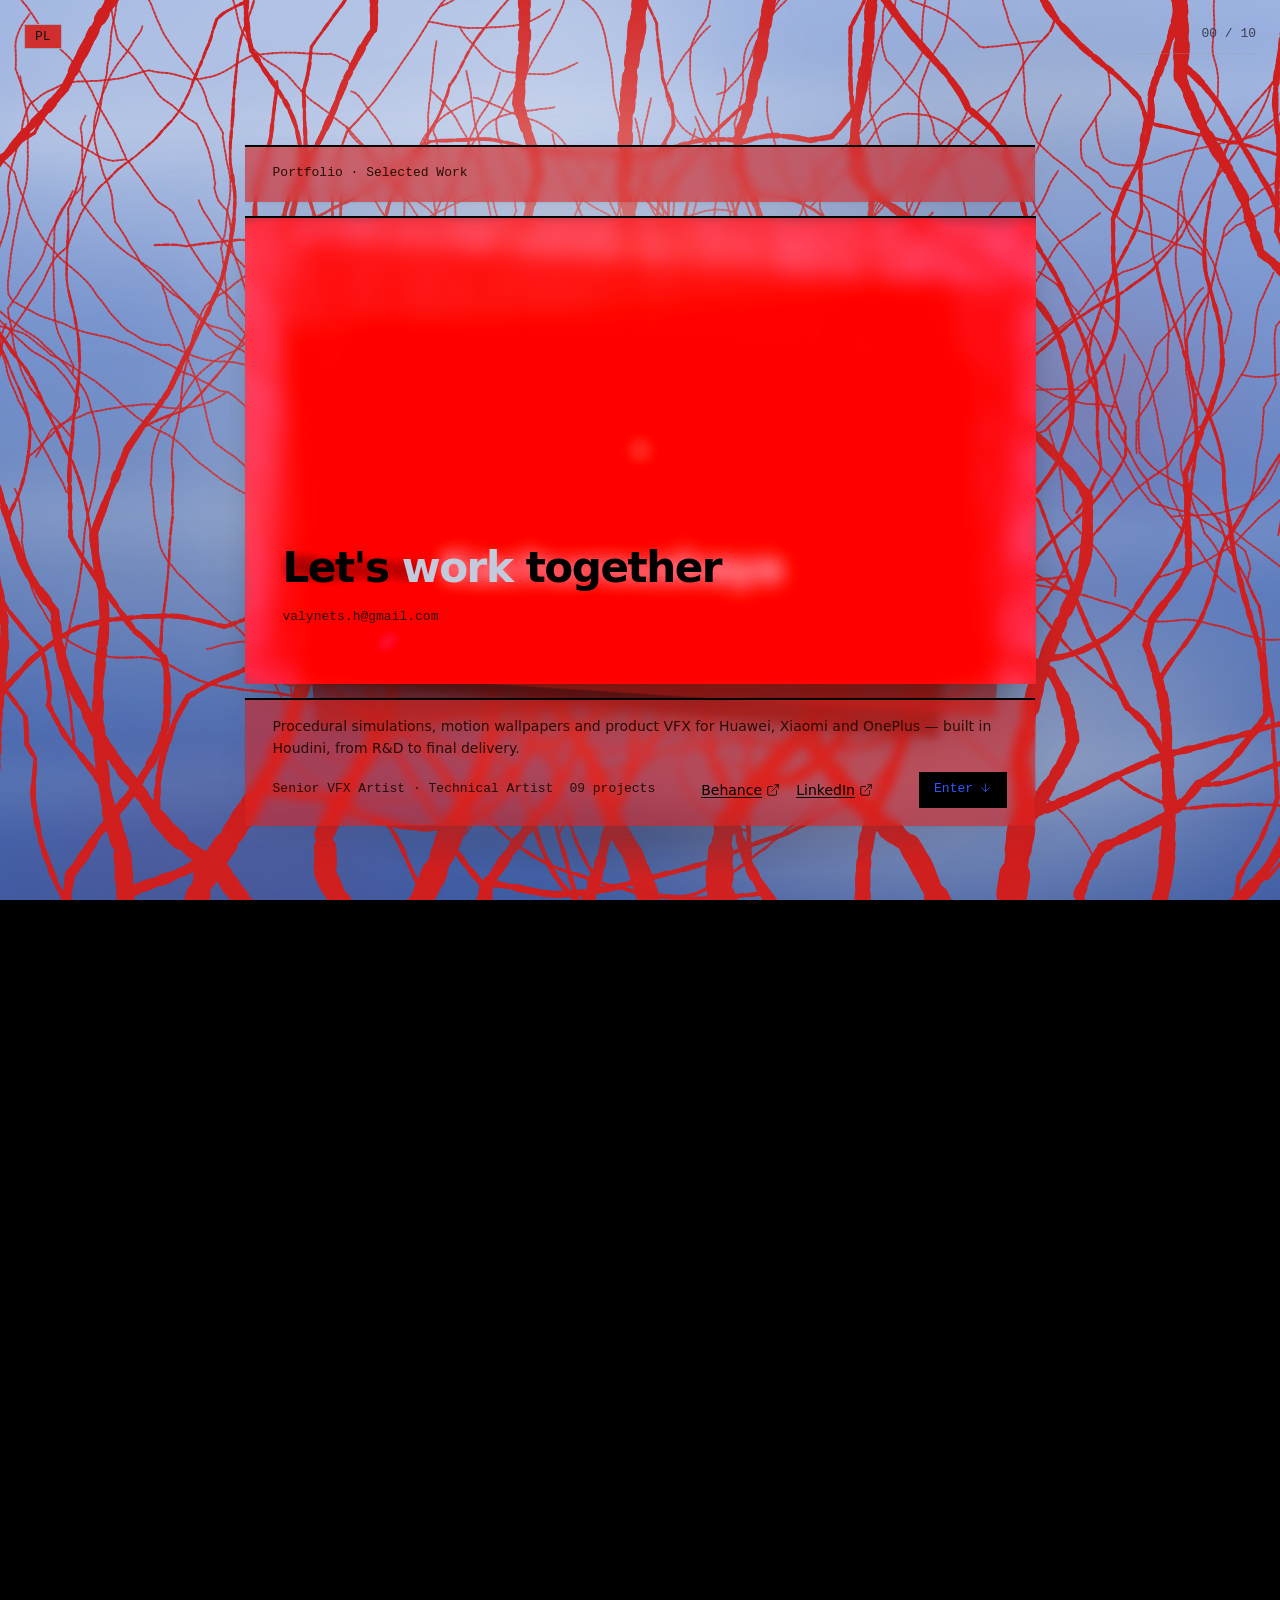
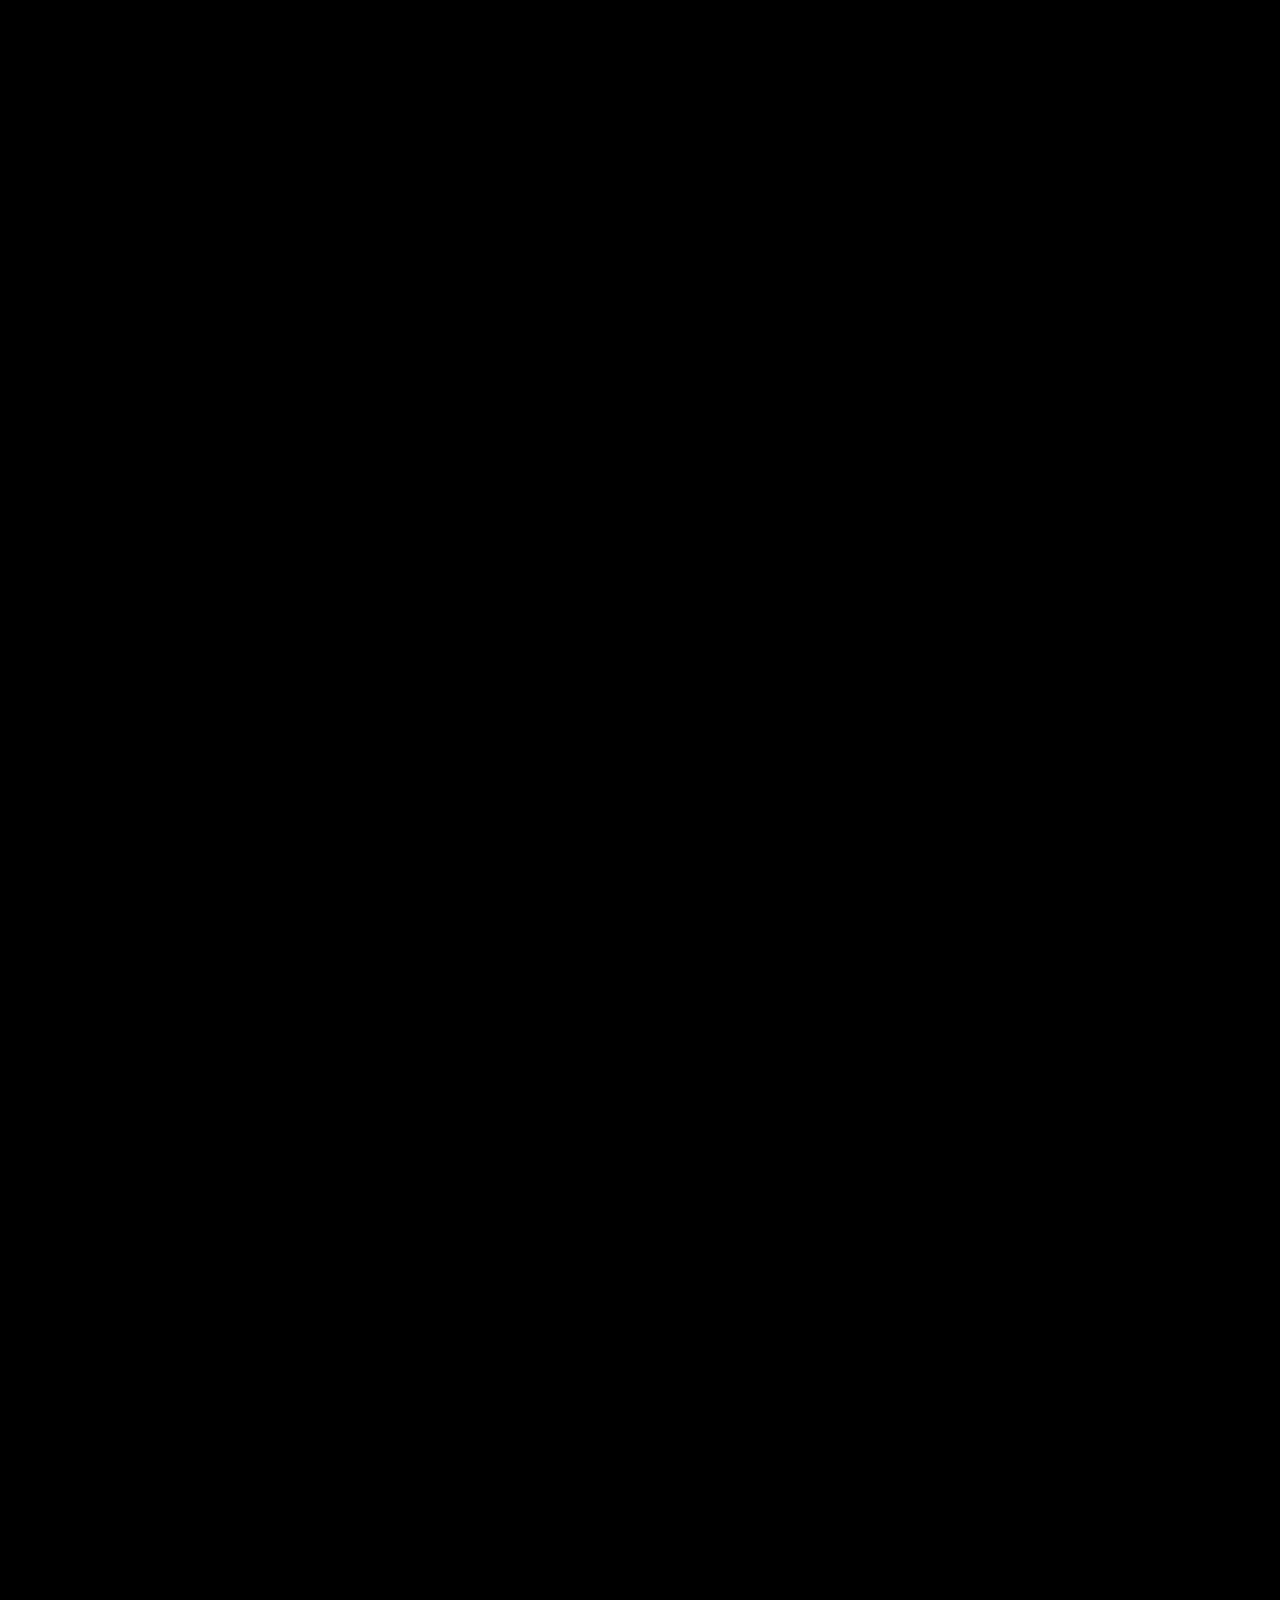
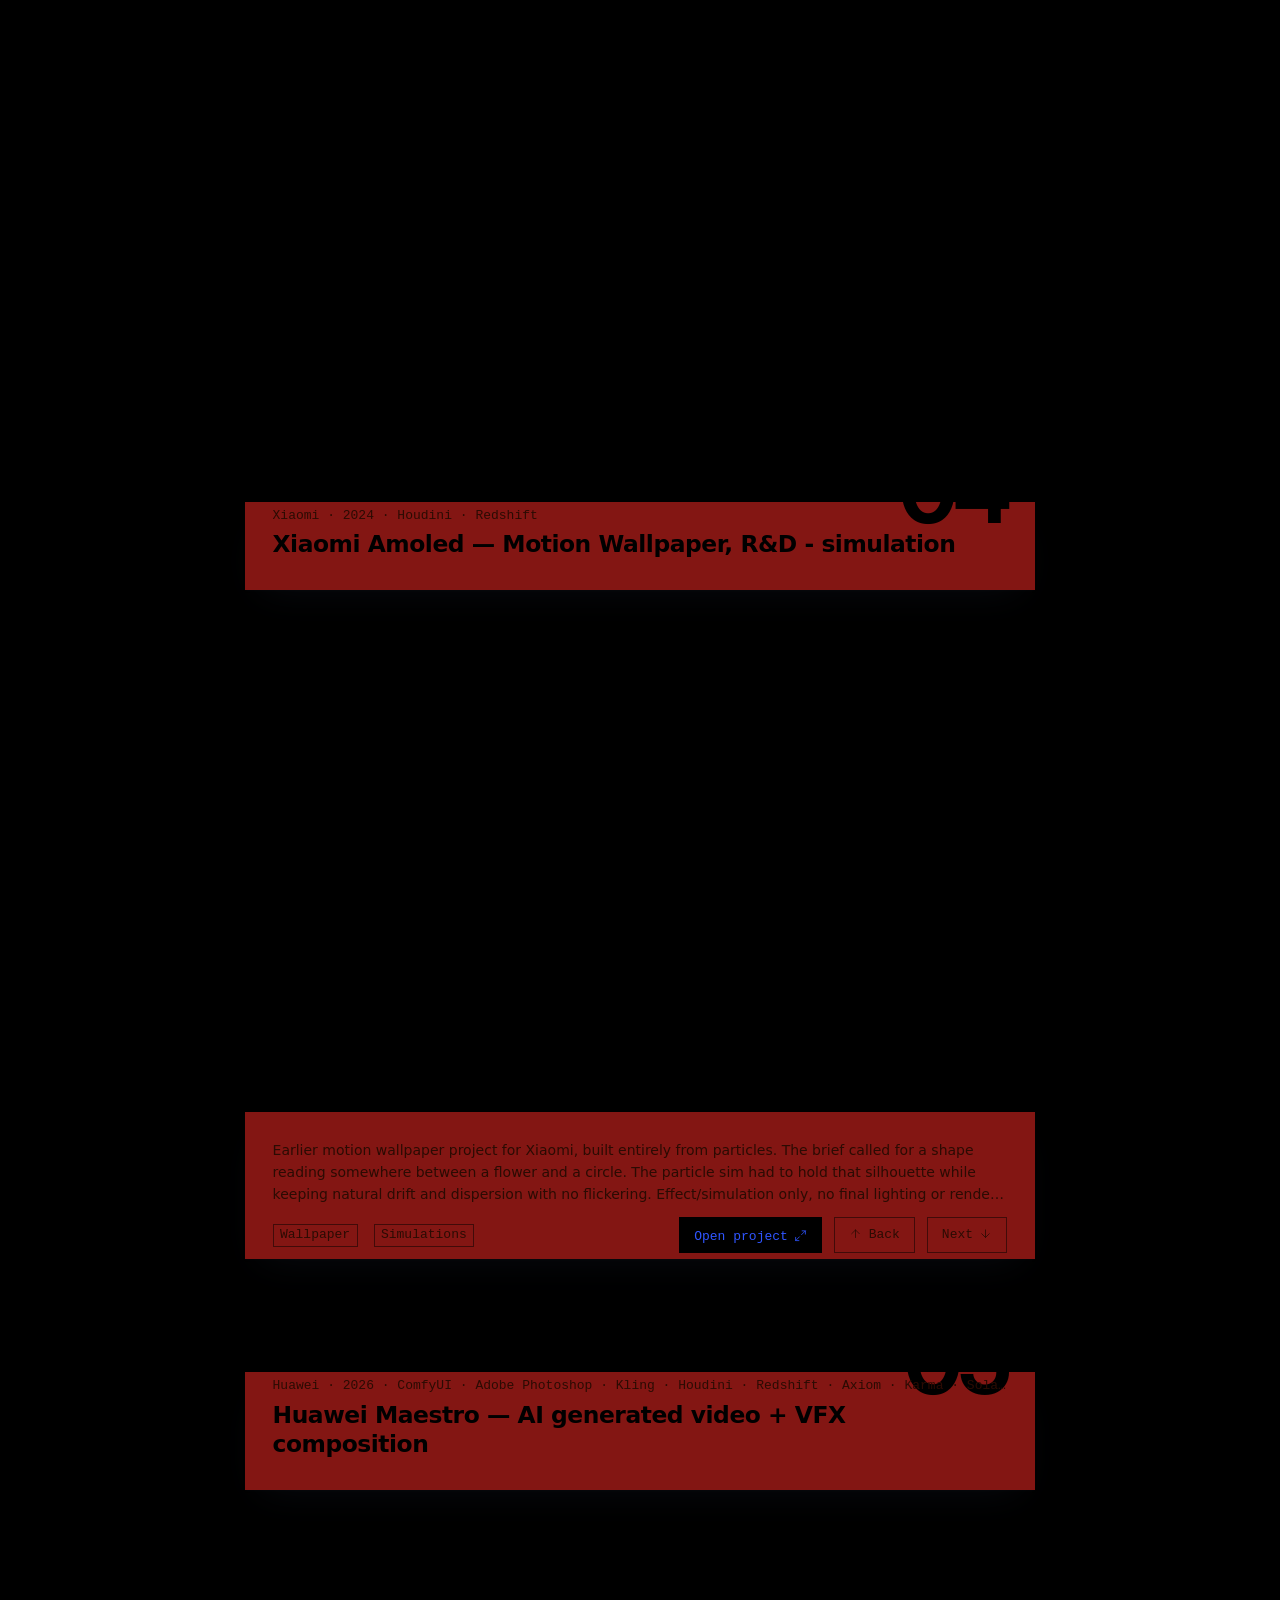
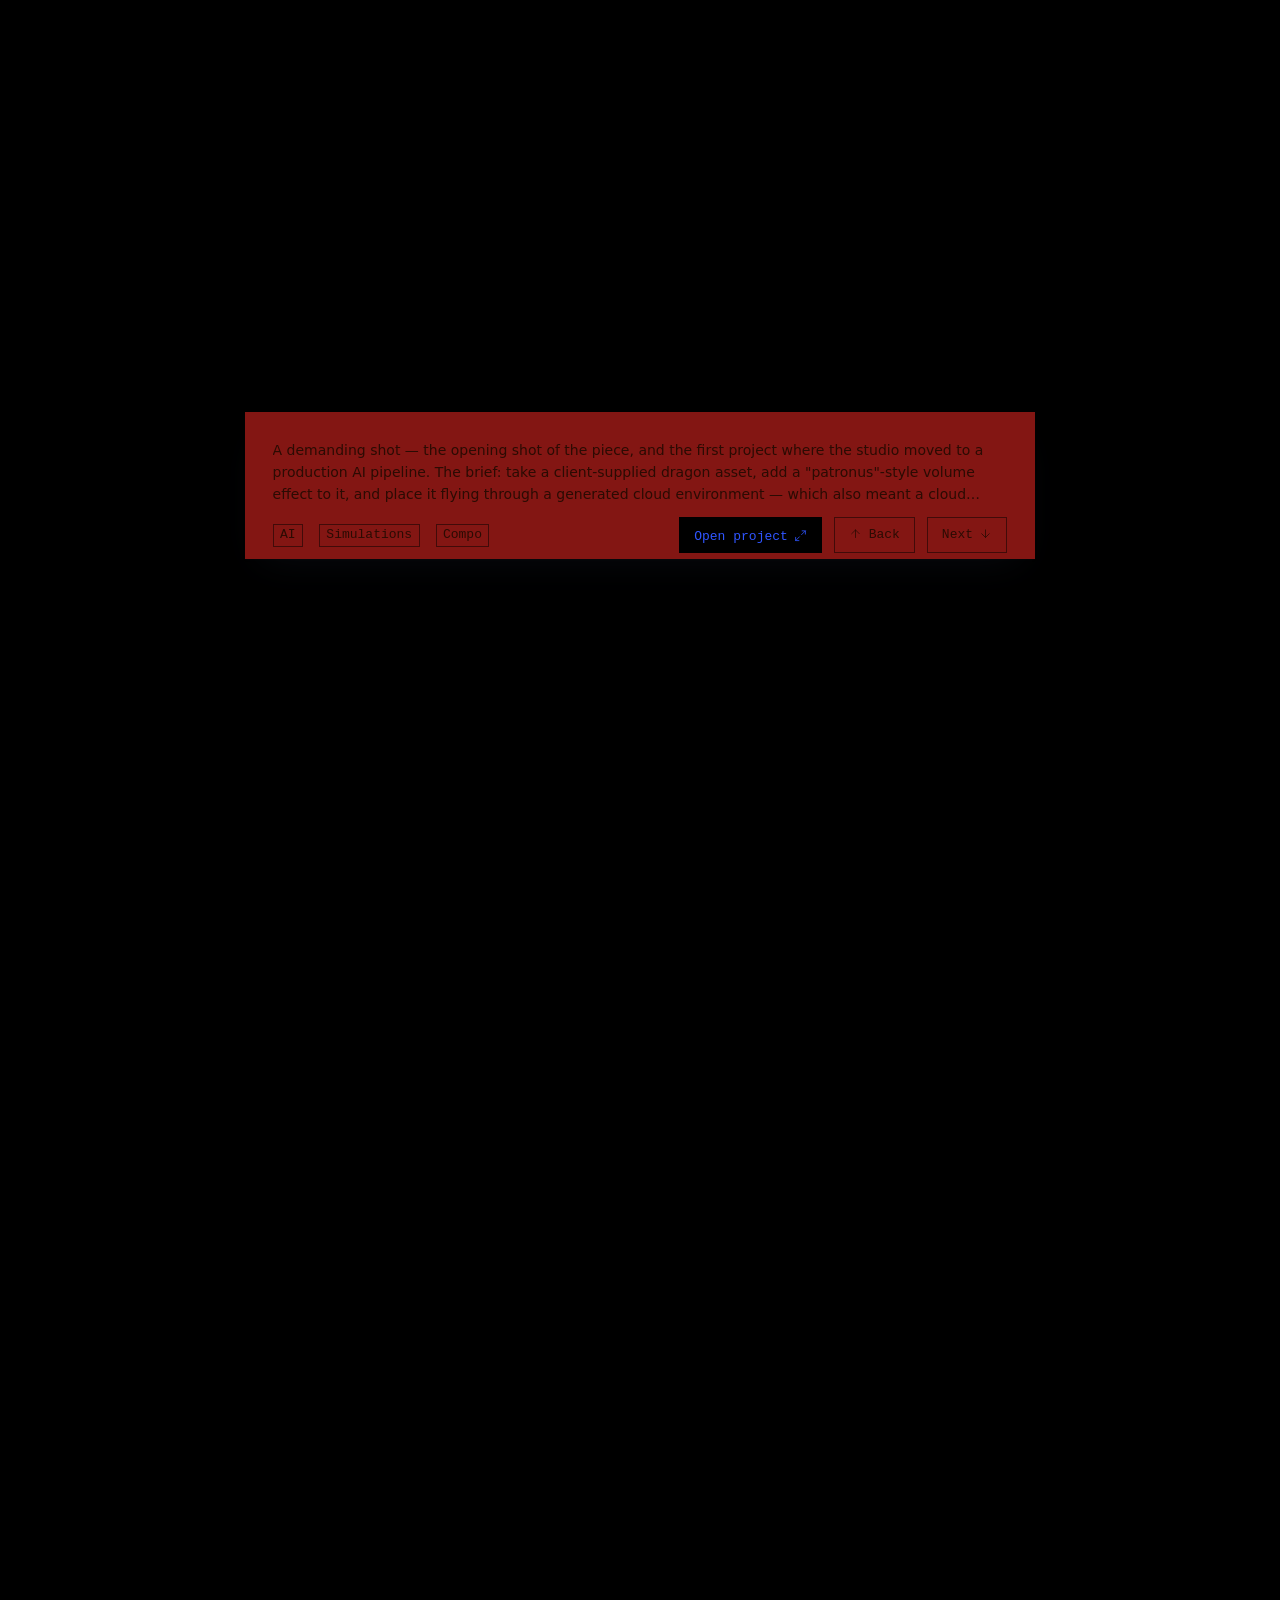
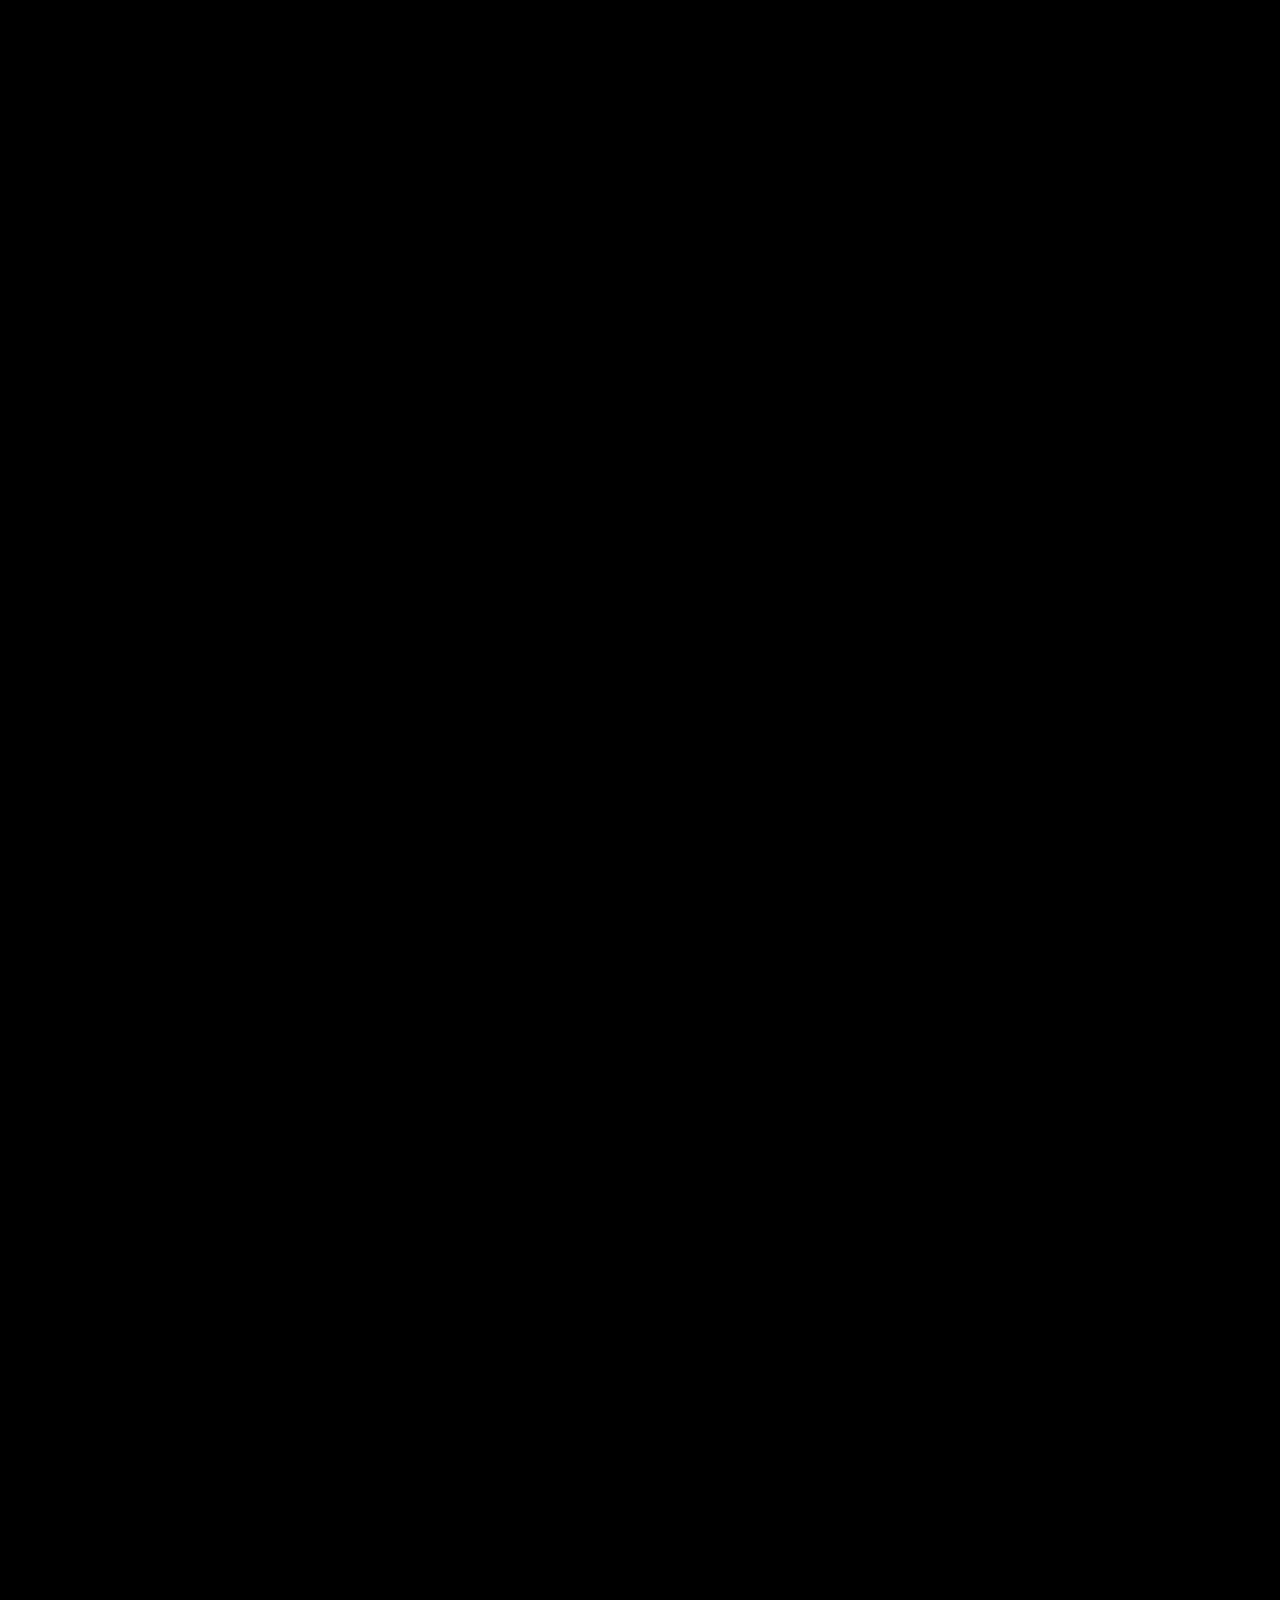
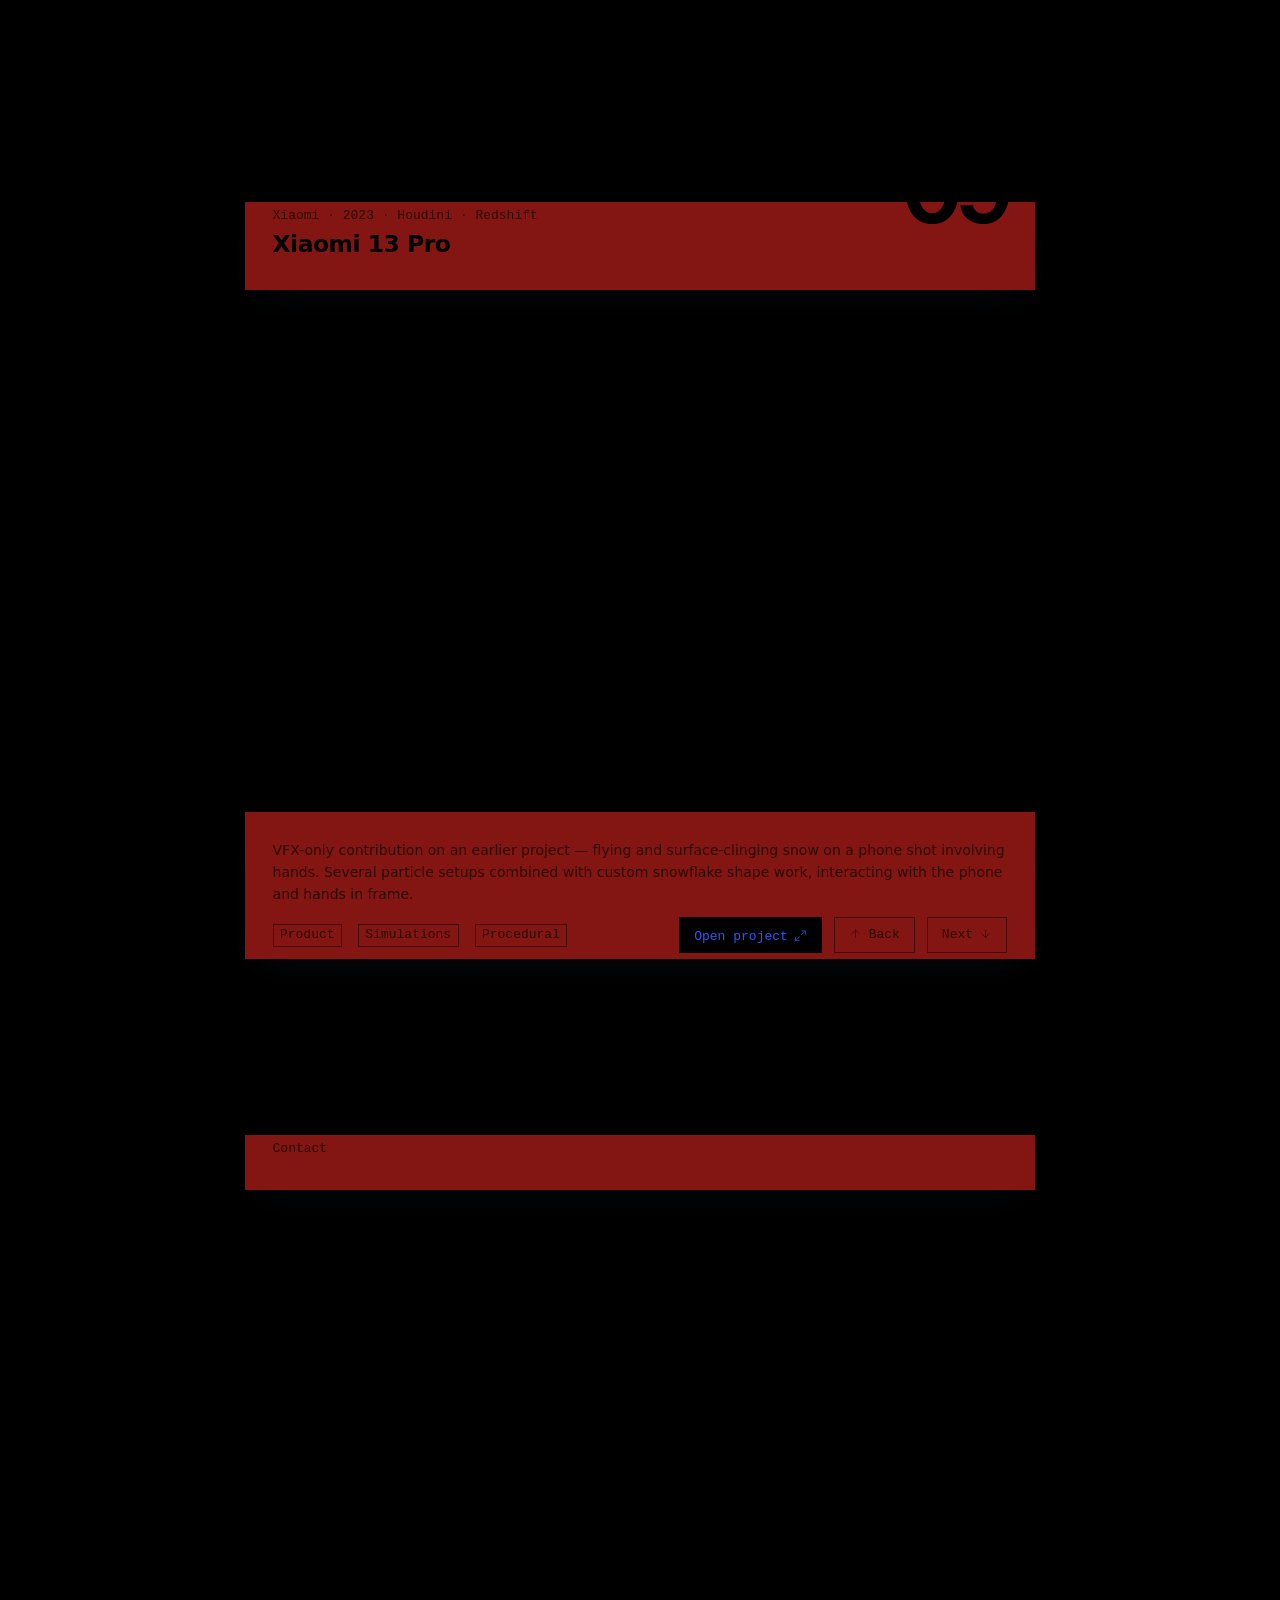
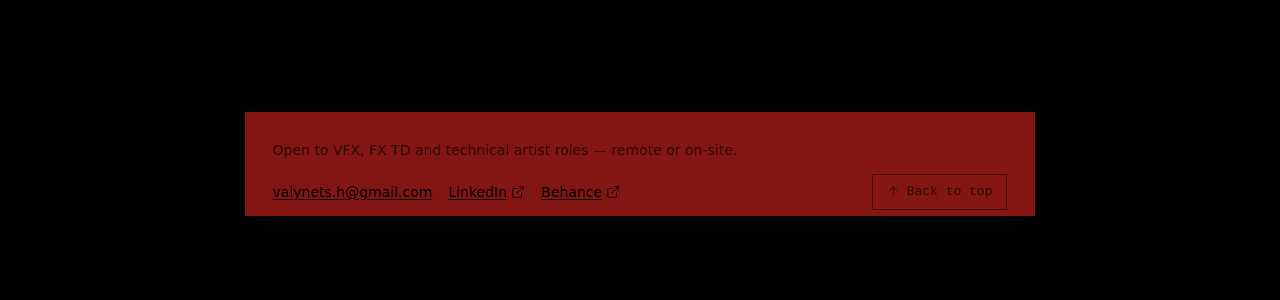
==== commit dc221230: "index update" ====
--- a/index.html
+++ b/index.html
@@ -1,555 +1,1168 @@
-<!DOCTYPE html>
+<!doctype html>
 <html lang="en">
 <head>
-<meta charset="UTF-8">
-<meta name="viewport" content="width=device-width, initial-scale=1.0">
-<title>Hanna Kachurouskaya — Senior VFX Artist</title>
+<meta charset="utf-8">
+<meta name="viewport" content="width=device-width,initial-scale=1">
+<title>Hanna Kachurouskaya — VFX Portfolio</title>
 <link rel="preconnect" href="https://fonts.googleapis.com">
-<link href="https://fonts.googleapis.com/css2?family=Space+Mono:wght@400;700&family=Syne:wght@300;400;500&display=swap" rel="stylesheet">
+<link rel="preconnect" href="https://fonts.gstatic.com" crossorigin>
+<link rel="stylesheet" href="https://fonts.googleapis.com/css2?family=Inter:wght@700&text=0123456789&display=swap">
 <style>
-*{margin:0;padding:0;box-sizing:border-box;}
-:root{
-  --bg:#0f0f0f;
-  --bg2:#111114;
-  --accent:#ffd900;
-  --text:#e8e6e0;
-  --muted:#c2c2c2;
-  --dim:#494949;
-  --border:#363638;
-}
-html{scroll-behavior:smooth;}
-body{background:var(--bg);color:var(--text);font-family:'Syne',sans-serif;font-weight:300;overflow-x:hidden;}
-
-canvas#particles{position:fixed;top:0;left:0;width:100%;height:100%;opacity:0.4;pointer-events:none;z-index:0;}
-
-/* TAB NAV */
-.tab-nav{
-  position:fixed;top:0;left:0;right:0;z-index:100;
-  display:flex;align-items:stretch;
-  background:rgba(19, 19, 20, 0.92);
-  backdrop-filter:blur(12px);
-  border-bottom:1px solid var(--border);
-  height:52px;
-}
-.tab-nav-inner{
-  max-width:900px;margin:0 auto;width:100%;padding:0 48px;
-  display:flex;align-items:center;justify-content:center;gap:12px;
-}
-.tab-btn{
-  font-family:'Space Mono',monospace;font-size:14px;font-weight:700;letter-spacing:2px;text-transform:uppercase;
-  color:var(--text);background:none;border:none;cursor:pointer;
-  padding:0 28px;height:52px;border-bottom:2px solid transparent;
-  transition:color .2s, border-color .2s;
-  display:flex;align-items:center;
-}
-.tab-btn:hover{color:var(--accent);}
-.tab-btn.active{color:var(--accent);border-bottom-color:var(--accent);}
-
-/* LANG BUTTON */
-#lang-btn{
-  position:fixed;top:11px;right:24px;z-index:110;
-  font-family:'Space Mono',monospace;font-size:11px;letter-spacing:3px;text-transform:uppercase;
-  padding:6px 14px;background:transparent;border:1px solid var(--dim);color:var(--muted);
-  cursor:pointer;transition:all .2s;
-}
-#lang-btn:hover{border-color:var(--accent);color:var(--accent);}
-
-/* PAGES */
-.page{display:none;position:relative;z-index:2;padding-top:52px;}
-.page.active{display:block;}
-
-/* ── CV PAGE ── */
-.wrap{max-width:900px;margin:0 auto;padding:48px 48px 100px;}
-
-.header{padding-bottom:40px;margin-bottom:56px;border-bottom:1px solid var(--border);animation:fadeUp .8s ease both;}
-.name{font-family:'Space Mono',monospace;font-size:42px;font-weight:700;letter-spacing:-2px;color:#fff;line-height:1;margin-bottom:10px;}
-.name em{color:var(--accent);font-style:normal;}
-.subtitle{font-family:'Space Mono',monospace;font-size:10px;letter-spacing:4px;text-transform:uppercase;color:var(--muted);margin-bottom:24px;}
-.contacts{display:flex;flex-wrap:wrap;gap:24px;font-size:14px;color:var(--muted);}
-.contacts a{color:var(--accent);text-decoration:none;transition:opacity .2s;}
-.contacts a:hover{opacity:.6;}
-
-.section{margin-bottom:52px;animation:fadeUp .8s ease both;}
-.s1{animation-delay:.1s}.s2{animation-delay:.2s}.s3{animation-delay:.3s}
-
-.sec-label{font-family:'Space Mono',monospace;font-size:10px;letter-spacing:4px;text-transform:uppercase;color:var(--accent);margin-bottom:24px;display:flex;align-items:center;gap:14px;}
-.sec-label::after{content:'';flex:1;height:1px;background:var(--border);}
-
-.about-text{font-size:19px;line-height:1.95;color:#d0d0d0;max-width:700px;}
-.about-text p{margin-bottom:16px;}
-.about-text p:last-child{margin-bottom:0;}
-
-.job{margin-bottom:32px;padding:20px 20px 20px 24px;border-left:2px solid var(--border);transition:border-color .3s;cursor:default;}
-.job:hover{border-left-color:var(--accent);}
-.job-header{display:flex;justify-content:space-between;align-items:flex-start;flex-wrap:wrap;gap:4px;margin-bottom:2px;}
-.job-title{font-family:'Space Mono',monospace;font-size:13px;font-weight:700;color:#fff;}
-.job-date{font-family:'Space Mono',monospace;font-size:12px;color:var(--muted);white-space:nowrap;}
-.job-company{font-size:13px;color:var(--accent);margin-bottom:14px;letter-spacing:.5px;}
-.job-body{font-size:16.5px;line-height:1.9;color:#d8d8d8;display:none;}
-.job-body.open{display:block;animation:fadeUp .3s ease both;}
-.job-body p{margin-bottom:10px;}
-.job-body p:last-child{margin-bottom:0;}
-.tags{display:flex;flex-wrap:wrap;gap:7px;margin-top:14px;}
-.tag{font-family:'Space Mono',monospace;font-size:11px;letter-spacing:1px;padding:4px 9px;border:1px solid var(--dim);color:var(--muted);border-radius:2px;transition:all .2s;}
-.tag:hover{border-color:var(--accent);color:var(--accent);}
-.toggle{margin-top:12px;font-family:'Space Mono',monospace;font-size:13px;font-weight:700;letter-spacing:1.5px;text-transform:uppercase;color:var(--dim);cursor:pointer;transition:color .2s;user-select:none;display:inline-block;}
-.toggle:hover{color:var(--accent);}
-
-.skills-grid{display:grid;grid-template-columns:1fr 1fr;gap:32px;}
-.sg-title{font-family:'Space Mono',monospace;font-size:11px;letter-spacing:3px;text-transform:uppercase;color:var(--accent);margin-bottom:14px;}
-.sg-body{font-size:15px;line-height:2.1;color:#c0c0c0;}
-.sg-body strong{color:#ccc;font-weight:400;}
-
-/* ── PORTFOLIO PAGE ── */
-.port-wrap{max-width:1200px;margin:0 auto;padding:40px 40px 100px;}
-
-.port-header{margin-bottom:40px;animation:fadeUp .5s ease both;}
-.port-title{font-family:'Space Mono',monospace;font-size:32px;font-weight:700;letter-spacing:-1.5px;color:#fff;margin-bottom:8px;}
-.port-title em{color:var(--accent);font-style:normal;}
-.port-sub{font-family:'Space Mono',monospace;font-size:10px;letter-spacing:4px;text-transform:uppercase;color:var(--muted);}
-
-/* FILTER */
-.filter-bar{display:flex;flex-wrap:wrap;gap:8px;margin-bottom:36px;}
-.filter-btn{font-family:'Space Mono',monospace;font-size:10px;letter-spacing:2px;text-transform:uppercase;padding:6px 14px;border:1px solid var(--dim);color:var(--muted);background:none;cursor:pointer;border-radius:2px;transition:all .2s;}
-.filter-btn:hover,.filter-btn.active{border-color:var(--accent);color:var(--accent);}
-
-/* MASONRY */
-.masonry{
-  display:flex;
-  gap:16px;
-  align-items:flex-start;
-}
-.masonry-col{
-  flex:1;
-  display:flex;
-  flex-direction:column;
-  gap:16px;
-  min-width:0;
-}
-
-/* PROJECT CARD */
-.project-card{
-  margin-bottom:0;
-  border:1px solid var(--border);
-  background:var(--bg2);
-  overflow:hidden;
-  cursor:pointer;
-  transition:border-color .25s, transform .2s;
-}
-.project-card:hover{border-color:var(--accent);}
-
-.card-thumb{
-  position:relative;overflow:hidden;
-  background:#0d0d10;
-}
-.card-thumb img,.card-thumb video{
-  width:100%;display:block;
-  filter:grayscale(1) contrast(1.1);
-  transition:transform .4s ease, filter .4s ease;
-}
-.project-card:hover .card-thumb img,
-.project-card:hover .card-thumb video{transform:scale(1.04);filter:grayscale(0) contrast(1);}
-
-
-.card-overlay{
-  position:absolute;inset:0;
-  background:linear-gradient(to top, rgba(0,0,0,.7) 0%, transparent 50%);
-  opacity:0;transition:opacity .25s;
-  display:flex;align-items:flex-end;padding:14px;
-}
-.project-card:hover .card-overlay{opacity:1;}
-.card-overlay-text{font-family:'Space Mono',monospace;font-size:10px;letter-spacing:2px;text-transform:uppercase;color:var(--accent);}
-
-.card-info{padding:14px 16px 16px;}
-.card-title{font-family:'Space Mono',monospace;font-size:12px;font-weight:700;color:#fff;margin-bottom:4px;letter-spacing:-.3px;}
-.card-meta{font-size:12px;color:var(--muted);}
-.card-tags{display:flex;flex-wrap:wrap;gap:5px;margin-top:8px;}
-.card-tag{font-family:'Space Mono',monospace;font-size:10px;letter-spacing:1px;padding:2px 7px;border:1px solid var(--dim);color:#666;border-radius:2px;}
-
-/* PROJECT MODAL OVERLAY */
-.project-modal-overlay{
-  display:none;
-  position:fixed;inset:0;
-  z-index:500;
-  background:rgba(0,0,0,.75);
-  backdrop-filter:blur(4px);
-  overflow-y:auto;
-  padding:60px 20px 40px;
-}
-.project-modal-overlay.open{display:flex;align-items:flex-start;justify-content:center;}
-.project-modal{
-  position:relative;
-  width:100%;max-width:860px;
-  border:1px solid var(--accent);
-  background:var(--bg2);
-  animation:expandIn .25s ease both;
-}
-
-@keyframes expandIn{from{opacity:0;transform:translateY(-12px) scale(.98);}to{opacity:1;transform:translateY(0) scale(1);}}
-
-/* MEDIA VIEWER */
-.viewer{position:relative;background:#000;}
-.viewer-main{
-  position:relative;
-  min-height:300px;max-height:70vh;
-  display:flex;align-items:center;justify-content:center;
-  overflow:hidden;
-}
-.viewer-main img,.viewer-main video{
-  max-width:100%;max-height:70vh;
-  object-fit:contain;display:block;
-}
-.viewer-main video{width:100%;}
-
-.viewer-nav{
-  position:absolute;top:50%;transform:translateY(-50%);
-  z-index:10;
-  background:rgba(0,0,0,.5);border:1px solid rgba(255,255,255,.15);
-  color:#fff;font-size:18px;width:40px;height:40px;
-  display:flex;align-items:center;justify-content:center;
-  cursor:pointer;transition:background .2s, border-color .2s;
-  user-select:none;
-}
-.viewer-nav:hover{background:rgba(255,217,0,.15);border-color:var(--accent);color:var(--accent);}
-.viewer-nav.prev{left:12px;}
-.viewer-nav.next{right:12px;}
-
-.viewer-counter{
-  position:absolute;bottom:10px;right:14px;
-  font-family:'Space Mono',monospace;font-size:11px;color:rgba(255,255,255,.45);
-  z-index:10;
-}
-
-.viewer-caption{
-  padding:8px 16px;
-  font-family:'Space Mono',monospace;font-size:11px;letter-spacing:1px;
-  color:var(--muted);background:#0a0a0c;
-  border-top:1px solid var(--border);
-  min-height:30px;
-  text-align:center;
-}
-
-/* THUMBNAIL STRIP */
-.thumb-strip{
-  display:flex;gap:6px;padding:10px 12px;
-  overflow-x:auto;scrollbar-width:thin;scrollbar-color:var(--dim) transparent;
-  background:#0a0a0c;border-top:1px solid var(--border);
-}
-.thumb-strip::-webkit-scrollbar{height:3px;}
-.thumb-strip::-webkit-scrollbar-thumb{background:var(--dim);border-radius:2px;}
-
-.thumb-item{
-  flex:0 0 auto;width:72px;height:48px;
-  overflow:hidden;cursor:pointer;
-  border:1px solid var(--dim);transition:border-color .15s;
-  position:relative;
-}
-.thumb-item.active{border-color:var(--accent);}
-.thumb-item img,.thumb-item video{width:100%;height:100%;object-fit:cover;display:block;pointer-events:none;}
-.thumb-item .type-badge{
-  position:absolute;bottom:2px;right:3px;
-  font-family:'Space Mono',monospace;font-size:8px;letter-spacing:.5px;
-  color:var(--accent);background:rgba(0,0,0,.7);padding:1px 3px;
-}
-
-/* EXPANDED INFO */
-.expanded-info{
-  padding:20px 24px 24px;
-  border-top:1px solid var(--border);
-}
-.exp-title{font-family:'Space Mono',monospace;font-size:15px;font-weight:700;color:#fff;margin-bottom:12px;}
-.exp-meta{display:flex;flex-wrap:wrap;gap:20px;margin-bottom:14px;}
-.exp-meta-item{font-size:13px;}
-.exp-meta-label{font-family:'Space Mono',monospace;font-size:10px;letter-spacing:2px;text-transform:uppercase;color:var(--muted);display:block;margin-bottom:2px;}
-.exp-meta-val{color:var(--text);}
-.exp-desc{font-size:15px;line-height:1.8;color:#b0b0b0;margin-bottom:14px;}
-.exp-close{
-  font-family:'Space Mono',monospace;font-size:10px;letter-spacing:2px;text-transform:uppercase;
-  color:var(--dim);cursor:pointer;transition:color .2s;user-select:none;
-}
-.exp-close:hover{color:var(--accent);}
-
-/* PLACEHOLDER MEDIA */
-.placeholder-thumb{
-  width:100%;aspect-ratio:16/9;
-  background:var(--bg2);
-  display:flex;flex-direction:column;align-items:center;justify-content:center;
-  gap:8px;color:var(--dim);
-}
-.placeholder-thumb .pt-icon{font-size:28px;}
-.placeholder-thumb .pt-label{font-family:'Space Mono',monospace;font-size:9px;letter-spacing:2px;text-transform:uppercase;color:#444;}
-.placeholder-thumb .pt-path{font-family:'Space Mono',monospace;font-size:9px;color:#555;max-width:160px;text-align:center;word-break:break-all;}
-
-@keyframes fadeUp{from{opacity:0;transform:translateY(18px);}to{opacity:1;transform:translateY(0);}}
-
-@media(max-width:600px){
-  .wrap{padding:32px 20px 60px;}
-  .name{font-size:28px;}
-  .skills-grid{grid-template-columns:1fr;}
-  .port-wrap{padding:20px 16px 60px;}
-  .tab-nav-inner{padding:0 16px;}
-  #lang-btn{top:9px;right:10px;padding:4px 9px;font-size:10px;}
+@layer reset, base, layout, cube, components, overrides;
+
+@property --arc-start { syntax: "<percentage>"; inherits: false; initial-value: 0%; }
+@property --arc-end   { syntax: "<percentage>"; inherits: false; initial-value: 0%; }
+
+@layer reset {
+  *, *::before, *::after { box-sizing: border-box; margin: 0; padding: 0; }
+}
+
+@layer base {
+  :root {
+    color-scheme: light;
+
+    /* palette sampled from the red-branches-on-grey-sky reference */
+    --c-indigo: #c2cbdb;   /* sky */
+    --c-ink: #000;
+    --c-violet: #9aa6bd;   /* darker cloud */
+    --c-coral: #d42420;    /* branch red */
+    --c-teal: #aeb8ca;     /* mid sky */
+    --c-moss: #f0683f;     /* lighter branch */
+    --c-ultra: #b3341a;    /* deep branch */
+    --c-mist: #eef1f6;     /* pale sky */
+    --c-blue: #2f55ff;     /* strong blue accent: Open project */
+    --spectrum: linear-gradient(90deg, var(--c-ultra), var(--c-coral), var(--c-moss));
+
+    --bg: var(--c-indigo);
+    --bg-light: color-mix(in oklch, var(--bg) 60%, white);
+    --bg-edge: color-mix(in oklch, var(--bg) 85%, var(--c-violet));
+    --fg: #000;
+    --muted: #2a2d33;
+    --soft: var(--c-mist);
+    --border: color-mix(in oklch, var(--c-violet) 50%, var(--c-mist));
+    --border-strong: var(--c-violet);
+    --accent: var(--c-coral);
+    --shade-color: var(--c-ink);
+    --shadow-color: #2b3448;
+    --sheen-color: oklch(100% 0 0);
+
+    --cube-x: 50%;
+    --cube-y: 50%;
+    --light-x: var(--cube-x);
+    --light-y: var(--cube-y);
+
+    --font-sans: system-ui, -apple-system, BlinkMacSystemFont, "Segoe UI", sans-serif;
+    --font-numeral: "Inter", var(--font-sans);
+    --font-mono: ui-monospace, "SFMono-Regular", Consolas, "Liberation Mono", monospace;
+
+    --text-base: 1rem;
+    --text-sm: .875rem;
+    --text-xs: .8125rem;
+
+    --line: .5px;
+
+    --card-solid: #d42420;   /* red sheets and strips */
+    /* blue → red window, like the collage blocks */
+    --card-paint: color-mix(in oklch, var(--card-solid) 62%, transparent);   /* see-through, frosted strips */
+    --card-bg: color-mix(in oklch, var(--card-solid) 92%, transparent);
+    --card-shadow:
+      inset 0 1px 0 oklch(100% 0 0 / .06),
+      0 1px 2px color-mix(in oklch, var(--shadow-color) 8%, transparent),
+      0 16px 40px -16px color-mix(in oklch, var(--shadow-color) 22%, transparent);
+    /* page column, Behance-style: max width, black on the sides */
+    --frame-w: min(100vw, 1320px);
+    --cube-size: min(70svh, calc(var(--frame-w) * .56), var(--cube-max, 1024px));
+    /* big centred sheet; title strip above it, description strip below */
+    --sheet-h: min(52svh, calc((var(--frame-w) - 3rem) / 1.69));
+    --sheet-w: calc(var(--sheet-h) * 1.69);
+    --ui-inset: 1.5rem;
+    --reveal-duration: .5s;
+    --reveal-delay: 80ms;
+    --reveal-stagger: 60ms;
+    --reveal-ease: cubic-bezier(.2, .7, .2, 1);
+    --numeral-size: clamp(4.5rem, 7vw, 8rem);
+    --numeral-color: #000;
+    --face-fade: .35s;
+    --spinner-exit: .2s;
+    --scene-fade: .7s;
+  }
+
+  @media (prefers-reduced-motion: no-preference) {
+    html { scroll-behavior: smooth; }
+  }
+
+  html { background: #000; }
+
+  body {
+    min-block-size: 100dvh;
+    background: transparent;   /* black comes from <html>; an opaque body would cover the sky layer */
+    color: var(--fg);
+    font-family: var(--font-sans);
+    font-size: var(--text-base);
+    line-height: 1.6;
+  }
+
+  body::before {
+    content: "";
+    position: fixed;
+    inset-block: 0;
+    inset-inline-start: 0;
+    inline-size: 100%;
+    z-index: -1;
+    /* sky: deeper blue at the bottom fading to pale blue at the top */
+    background: linear-gradient(to top, #3f5ca3 0%, #6584c4 45%, #9db3e0 100%);
+    pointer-events: none;
+  }
+
+  /* ── smeared paint background ── */
+  .paint {
+    position: fixed;
+    inset: -10vmax;
+    z-index: -1;
+    overflow: hidden;
+    pointer-events: none;
+  }
+
+  .paint span {
+    position: absolute;
+    inset-block-start: var(--y);
+    inset-inline-start: var(--x);
+    inline-size: var(--w);
+    block-size: var(--h);
+    border-radius: 62% 38% 55% 45% / 48% 60% 40% 52%;
+    background: var(--c);
+    opacity: var(--o, .7);
+    filter: blur(var(--b, 60px));
+    rotate: var(--r, 0deg);
+    animation: paint-drift var(--t, 40s) ease-in-out infinite alternate;
+    animation-delay: var(--d, 0s);
+  }
+
+  /* light streaks over the colour, like wet paint dragged sideways */
+  .paint::after {
+    content: "";
+    position: absolute;
+    inset: 0;
+    background:
+      linear-gradient(178deg, transparent 18%, oklch(100% 0 0 / .14) 22%, transparent 27%),
+      linear-gradient(181deg, transparent 52%, oklch(100% 0 0 / .1) 56%, transparent 61%),
+      linear-gradient(179deg, transparent 74%, oklch(100% 0 0 / .08) 77%, transparent 82%);
+    filter: blur(12px);
+  }
+
+  /* ── thread tree (generated on canvas) ── */
+  .threads {
+    position: fixed;
+    inset: 0;
+    z-index: -1;
+    inline-size: 100%;
+    block-size: 100%;
+    pointer-events: none;
+  }
+
+  /* plain black panels on both sides of the page column */
+  .side-glass {
+    position: fixed;
+    inset-block: 0;
+    z-index: 1;
+    inline-size: calc(50% - min(50%, 660px));
+    background: #000;   /* plain black sides */
+    pointer-events: none;
+  }
+
+  .side-glass.left  { inset-inline-start: 0; }
+  .side-glass.right { inset-inline-end: 0; }
+
+  @keyframes paint-drift {
+    0%   { translate: 0 0; scale: 1; border-radius: 62% 38% 55% 45% / 48% 60% 40% 52%; }
+    50%  { translate: var(--dx, 4vw) var(--dy, 2vh); scale: 1.08 .94; border-radius: 40% 60% 35% 65% / 60% 38% 62% 40%; }
+    100% { translate: calc(var(--dx, 4vw) * -.6) calc(var(--dy, 2vh) * 1.4); scale: .95 1.06; border-radius: 55% 45% 68% 32% / 42% 55% 45% 58%; }
+  }
+
+  @media (prefers-reduced-motion: reduce) {
+    .paint span { animation: none; }
+  }
+
+  a { color: inherit; text-underline-offset: .15em; }
+  ::selection { background: var(--fg); color: var(--bg); }
+  :focus-visible { outline: 2px solid var(--fg); outline-offset: 3px; }
+}
+
+@layer layout {
+  .frame-back {
+    position: fixed;
+    inset-block: 0;
+    inset-inline-start: 0;
+    inline-size: 100%;
+    z-index: 0;
+    overflow: hidden;
+    transform: translateZ(0);
+    pointer-events: none;
+  }
+
+  .scene {
+    position: fixed;
+    inset: 0;
+    z-index: 0;
+    display: grid;
+    place-items: center;
+    perspective: 1100px;
+    pointer-events: none;
+  }
+
+  /* fixed one-cell grid: the oversized glow must not stretch the row and push the deck down */
+  .scene { grid-template: 100% / 100%; }
+  .scene > * { grid-area: 1 / 1; }
+
+  .page-loader {
+    --s: var(--cube-size);
+    position: fixed;
+    inset-block-start: var(--cube-y);
+    inset-inline-start: var(--cube-x);
+    z-index: 0;
+    display: grid;
+    translate: -50% -50%;
+    pointer-events: none;
+  }
+
+  [data-state]:not([data-state="loading"]) .page-loader .face-spinner { scale: .5; opacity: 0; }
+
+  .stops { position: relative; z-index: 1; min-block-size: calc(100vh + 1px); max-inline-size: var(--frame-w); margin-inline: auto; }
+  .pen-list { list-style: none; }
+
+  .stop {
+    display: flex;
+    align-items: center;
+    min-block-size: 100svh;
+    padding: clamp(1rem, 6svh, 4rem) clamp(1.5rem, 5vw, 5rem);
+  }
+
+  .stop.is-end { justify-content: flex-end; }
+
+  /* intro card sits higher, clear of the name on the cube face */
+  @media (min-width: 56.3em), (orientation: landscape) and (min-height: 30.01em) {
+    #s0 { align-items: flex-start; padding-block-start: clamp(4rem, 9svh, 7rem); }
+  }
+
+  .hud {
+    position: fixed;
+    inset-block-start: var(--ui-inset);
+    inset-inline-end: calc(50% - min(50%, 660px) + var(--ui-inset));
+    z-index: 2;
+    display: grid;
+    justify-items: end;
+    gap: .5rem;
+    color: #3a3f55;   /* muted dark grey counter */
+    font-family: var(--font-mono);
+    font-size: var(--text-xs);
+    pointer-events: none;
+  }
+
+  .lang-btn {
+    position: fixed;
+    inset-block-start: var(--ui-inset);
+    inset-inline-start: calc(50% - min(50%, 660px) + var(--ui-inset));
+    z-index: 3;
+    padding: .25rem .625rem;
+    border: var(--line) solid var(--border-strong);
+    background: var(--card-bg);
+    color: #10131a;
+    font-family: var(--font-mono);
+    font-size: var(--text-xs);
+    cursor: pointer;
+    -webkit-backdrop-filter: blur(12px);
+    backdrop-filter: blur(12px);
+    transition: color .2s, border-color .2s;
+  }
+
+  .lang-btn:hover { border-color: var(--fg); color: var(--fg); }
+
+  @media (max-height: 30em) { .hud { display: none; } }
+
+  .progress {
+    display: block;
+    inline-size: 7.5rem;
+    block-size: 1px;
+    overflow: hidden;
+    background: oklch(70% .01 300 / .3);
+  }
+
+  .progress-fill {
+    display: block;
+    block-size: 100%;
+    background: #3a3f55;
+    transform: scaleX(0);
+    transform-origin: left;
+  }
+
+  @media (max-width: 56.25em) and (orientation: portrait) {
+    :root {
+      --ui-inset: 1rem;
+      --scene-min: 4.5rem;
+      --card-reserve: 17rem;
+      --cube-size: min(calc(100vw - 2 * var(--ui-inset)), 26rem, var(--cube-max, 26rem), calc((100svh - var(--scene-min) - var(--card-reserve)) / 1.2));
+      --scene-top: max(var(--scene-min), calc((100svh - var(--card-reserve) - var(--cube-size) * 1.2) / 2));
+      --cube-y: calc(var(--scene-top) + var(--cube-size) / 2);
+    }
+
+    .scene {
+      place-items: start center;
+      padding-block-start: var(--scene-top);
+      perspective-origin: 50% calc(var(--scene-top) + var(--cube-size) / 2);
+    }
+
+    .stop, .stop.is-end {
+      align-items: flex-end;
+      justify-content: stretch;
+      padding: 0 1rem 1rem;
+    }
+  }
+
+  @media (max-width: 56.25em) and (orientation: portrait) and (max-height: 42em) {
+    :root { --scene-min: 4rem; }
+  }
+
+  @media (orientation: landscape) and (max-height: 30em) {
+    :root {
+      --cube-size: min(64svh, 40vw, var(--cube-max, 1024px));
+      --scene-inset: clamp(1.5rem, 5vw, 5rem);
+      --cube-x: calc(var(--scene-inset) + var(--cube-size) / 2);
+    }
+
+    .scene {
+      place-items: center start;
+      padding-inline-start: var(--scene-inset);
+      perspective-origin: calc(var(--scene-inset) + var(--cube-size) / 2) 50%;
+    }
+
+    .stop, .stop.is-end { justify-content: flex-end; padding-block: 1rem; }
+  }
+}
+
+@layer cube {
+  .cube-shadow {
+    --shadow-height: .14;
+    --shadow-gap: .04;
+    inline-size: var(--cube-size);
+    block-size: var(--cube-size);
+    background: radial-gradient(closest-side, color-mix(in oklch, var(--shadow-color) 30%, transparent), transparent) center / 100% calc(var(--shadow-height) * 100%) no-repeat;
+    translate: calc(var(--cube-size) * var(--shadow-shift, 0)) calc(var(--cube-size) * (.5 + var(--shadow-gap) + var(--shadow-height) / 2));
+    scale: var(--shadow-spread, 1) 1;
+    opacity: var(--shadow-alpha, 1);
+    pointer-events: none;
+    transition: filter var(--scene-fade) ease var(--spinner-exit);
+  }
+
+  .cube {
+    --s: var(--cube-size);
+    position: relative;
+    inline-size: var(--s);
+    block-size: var(--s);
+    transform-style: preserve-3d;
+    transform: translateZ(calc(var(--s) / -2)) rotateX(-90deg) rotateY(0deg);
+    will-change: transform;
+    transition: translate var(--scene-fade) var(--reveal-ease) var(--spinner-exit);
+  }
+
+  .face {
+    position: absolute;
+    inset: 0;
+    overflow: hidden;
+    backface-visibility: hidden;
+    background: var(--card-paint);   /* see-through, frosted like the strips */
+    box-shadow: inset 0 0 0 var(--line) oklch(100% 0 0 / .18);
+    outline: 1px solid transparent;   /* smoother anti-aliased edges in 3D */
+    transition: opacity var(--scene-fade) ease var(--spinner-exit);
+  }
+
+  /* halo around the box */
+  .cube-glow {
+    inline-size: calc(var(--cube-size) * 1.7);
+    block-size: calc(var(--cube-size) * 1.7);
+    border-radius: 50%;
+    background:
+      radial-gradient(closest-side at 45% 45%, oklch(100% 0 0 / .7), transparent 90%),
+      radial-gradient(closest-side at 60% 60%, oklch(70% .17 35 / .18), transparent 90%);
+    filter: blur(calc(var(--cube-size) * .07));
+    pointer-events: none;
+    animation: halo-breathe 6s ease-in-out infinite alternate;
+    transition: opacity var(--scene-fade) ease var(--spinner-exit);
+  }
+
+  [data-state="loading"] .cube-glow { opacity: 0; }
+
+  @keyframes halo-breathe {
+    from { scale: .94; opacity: .7; }
+    to   { scale: 1.06; opacity: 1; }
+  }
+
+  @media (prefers-reduced-motion: reduce) {
+    .cube-glow { animation: none; }
+  }
+
+
+  [data-state="loading"] .face { opacity: 0; }
+  [data-state="loading"] .cube { translate: 0 1.5rem; }
+  [data-state="loading"] .cube-shadow { filter: opacity(0); }
+
+  .face[data-face="front"]  { transform: translateZ(calc(var(--s) / 2)); }
+  .face[data-face="back"]   { transform: rotateY(180deg) translateZ(calc(var(--s) / 2)); }
+  .face[data-face="right"]  { transform: rotateY(90deg) translateZ(calc(var(--s) / 2)); }
+  .face[data-face="left"]   { transform: rotateY(-90deg) translateZ(calc(var(--s) / 2)); }
+  .face[data-face="top"]    { transform: rotateX(-90deg) translateZ(calc(var(--s) / 2)); }
+  .face[data-face="bottom"] { transform: rotateX(90deg) translateZ(calc(var(--s) / 2)); }
+
+  .face::after {
+    content: "";
+    position: absolute;
+    inset: 0;
+    z-index: 2;
+    background:
+      radial-gradient(circle farthest-corner at var(--sheen-x, 50%) var(--sheen-y, 50%), color-mix(in oklab, var(--sheen-color) calc(var(--sheen, 0) * 100%), transparent), transparent 70%)
+      color-mix(in oklab, var(--shade-color) calc(var(--shade, 0) * 100%), transparent);
+    pointer-events: none;
+  }
+
+  .face img {
+    position: absolute;
+    inset: 0;
+    display: block;
+    inline-size: 100%;
+    block-size: 100%;
+    object-fit: cover;
+    animation: face-in var(--face-fade) ease-out backwards;
+    filter: url(#duotone);
+  }
+
+  /* ── deck of flying sheets (replaces the cube) ── */
+  .deck {
+    --s: var(--sheet-h);
+    --mat: calc(var(--s) * .07);         /* frame around the square thumbnail */
+    position: relative;
+    inline-size: var(--sheet-w);
+    block-size: var(--s);
+    transform-style: preserve-3d;
+    transition: translate var(--scene-fade) var(--reveal-ease) var(--spinner-exit);
+  }
+
+  [data-state="loading"] .deck { translate: 0 1.5rem; }
+
+  /* thumbnail stays square, centred on the wider sheet → coloured mat around it */
+  .sheet img {
+    inset: var(--mat) auto auto 50%;
+    inline-size: auto;
+    block-size: calc(100% - 2 * var(--mat));
+    aspect-ratio: 1;
+    translate: -50% 0;
+    outline: 1px solid #000;
+  }
+
+  .sheet {
+    -webkit-backdrop-filter: blur(5px) saturate(1.15);
+    backdrop-filter: blur(5px) saturate(1.15);
+    will-change: transform;
+    box-shadow: 0 18px 40px -12px oklch(0% 0 0 / .35);
+  }
+
+  /* only the sheet on top shows its content — the ones underneath are plain frosted glass,
+     so their images never ghost through the see-through top sheet */
+  .sheet > img,
+  .sheet > .face-open,
+  .sheet > .face-placeholder,
+  .sheet > .face-intro { opacity: var(--content-o, 1); }
+
+  .face-placeholder {
+    display: grid;
+    block-size: 100%;
+    place-items: center;
+    padding: calc(var(--s) * .08);
+    color: var(--muted);
+    font-family: var(--font-mono);
+    font-size: var(--text-xs);
+    text-align: center;
+  }
+
+  .face-spinner {
+    --spinner-size: clamp(1.5rem, calc(var(--s) * .07), 2.25rem);
+    --spinner-line: calc(var(--spinner-size) * .09);
+    --spinner-track: color-mix(in oklch, var(--border) 45%, transparent);
+    inline-size: var(--spinner-size);
+    aspect-ratio: 1;
+    border-radius: 50%;
+    background:
+      conic-gradient(transparent var(--arc-start), var(--border-strong) 0 var(--arc-end), transparent 0),
+      linear-gradient(var(--spinner-track), var(--spinner-track));
+    -webkit-mask: radial-gradient(farthest-side, transparent calc(100% - var(--spinner-line) - .5px), #000 calc(100% - var(--spinner-line)));
+    mask: radial-gradient(farthest-side, transparent calc(100% - var(--spinner-line) - .5px), #000 calc(100% - var(--spinner-line)));
+    animation:
+      face-in .2s ease-out .15s backwards,
+      face-spin 1.4s linear infinite,
+      face-arc 1.6s cubic-bezier(.65, 0, .35, 1) infinite;
+    transition: scale var(--spinner-exit) ease-in, opacity var(--spinner-exit) ease-in;
+  }
+
+  .face-placeholder.is-done .face-spinner { scale: .5; opacity: 0; }
+  .face-placeholder.is-done ~ img { animation-delay: var(--spinner-exit); }
+
+  @media (prefers-reduced-motion: reduce) {
+    .face-spinner { animation-duration: .2s, 3s, 3.2s; }
+  }
+
+  @keyframes face-in { from { opacity: 0; } }
+  @keyframes face-spin { to { rotate: 1turn; } }
+  @keyframes face-arc {
+    0%   { --arc-start: 0%; --arc-end: 0%; }
+    15%  { --arc-start: 0%; }
+    65%  { --arc-end: 100%; }
+    100% { --arc-start: 100%; --arc-end: 100%; }
+  }
+
+  /* intro / contact faces match the cards: same colour + spectrum line on top */
+  .face:has(.face-intro) { background: var(--card-paint); }
+
+  .face-intro::before {
+    content: "";
+    position: absolute;
+    inset: 0 0 auto;
+    block-size: max(2px, calc(var(--s) * .005));
+    background: var(--fg);
+  }
+
+  .face-intro {
+    position: relative;
+    display: grid;
+    align-content: end;
+    gap: calc(var(--s) * .025);
+    block-size: 100%;
+    padding: calc(var(--s) * .08) calc(var(--s) * .08) calc(var(--s) * .12);
+  }
+
+  .face-intro-label,
+  .face-intro-count {
+    color: var(--muted);
+    font-family: var(--font-mono);
+    font-size: var(--text-xs);
+  }
+
+  .face-intro-title {
+    display: -webkit-box;
+    overflow: hidden;
+    -webkit-box-orient: vertical;
+    -webkit-line-clamp: 4;
+    line-clamp: 4;
+    font-size: calc(var(--s) * .09);
+    font-weight: 700;
+    letter-spacing: -.035em;
+    line-height: 1.05;
+    padding-block-end: .12em;   /* keep descenders (g, y) from being clipped */
+    overflow-wrap: anywhere;
+  }
+
+  .face-intro-title { color: var(--fg); }
+  .face-intro-title em { color: var(--accent); font-style: normal; }
+}
+
+@layer components {
+  .card {
+    position: relative;
+    --card-pad-block: clamp(2rem, 4svh, 3rem);
+    --card-pad-inline: clamp(1.75rem, 2.6vw, 2.75rem);
+    inline-size: 100%;
+    max-inline-size: clamp(24rem, calc(var(--frame-w) * .4), 42rem);
+    padding: var(--card-pad-block) var(--card-pad-inline);
+    border-inline-start: var(--line) solid var(--border-strong);
+    background: var(--card-paint);
+    box-shadow: var(--card-shadow);
+    -webkit-backdrop-filter: blur(5px) saturate(1.15);
+    backdrop-filter: blur(5px) saturate(1.15);
+  }
+
+  .pen .card::before {
+    content: attr(data-index);
+    content: attr(data-index) / "";
+    position: absolute;
+    z-index: -1;
+    inset-block-end: calc(100% - .3em);
+    inset-inline-start: calc(var(--card-pad-inline) - .03em);
+    color: var(--numeral-color);
+    font-family: var(--font-numeral);
+    font-size: var(--numeral-size);
+    font-weight: 700;
+    letter-spacing: -.05em;
+    line-height: .8;
+    pointer-events: none;
+    user-select: none;
+  }
+
+  .pen.is-end .card::before { inset-inline: auto var(--card-pad-inline); }
+
+  .stop.is-end .card {
+    border-inline-start: 0;
+    border-inline-end: var(--line) solid var(--border-strong);
+    text-align: end;
+  }
+
+  .card-label,
+  .card-meta {
+    color: var(--muted);
+    font-family: var(--font-mono);
+    font-size: var(--text-xs);
+  }
+
+  .card h1 {
+    margin-block-start: .5rem;
+    font-size: clamp(2rem, 3.8vw, 3.25rem);
+    font-weight: 700;
+    letter-spacing: -.035em;
+    line-height: 1.08;
+    overflow-wrap: anywhere;
+  }
+
+  /* red windows: black text, light grey surname, black top edge */
+  .card,
+  .face-intro {
+    --fg: #000;
+    --muted: #2b0b03;
+    --soft: var(--bg);   /* button text = page background */
+    --border: oklch(0% 0 0 / .25);
+    --border-strong: oklch(0% 0 0 / .5);
+    --accent: var(--c-indigo);   /* surname: light grey */
+    color: var(--fg);
+  }
+
+  .card h1 { color: var(--fg); }
+  .card h1 em { color: var(--accent); font-style: normal; }
+
+  .card h2 {
+    margin-block-start: .5rem;
+    font-size: clamp(1.4rem, 2.4vw, 2.1rem);
+    font-weight: 700;
+    letter-spacing: -.02em;
+    line-height: 1.25;
+    overflow-wrap: anywhere;
+  }
+
+  .card-description {
+    display: -webkit-box;
+    margin-block-start: 1rem;
+    overflow: hidden;
+    -webkit-box-orient: vertical;
+    -webkit-line-clamp: 7;
+    line-clamp: 7;
+    color: var(--muted);
+    font-size: clamp(var(--text-base), 1.15vw, 1.15rem);
+    line-height: 1.65;
+  }
+
+  .card-meta,
+  .card-links {
+    display: flex;
+    flex-wrap: wrap;
+    gap: .35rem 1rem;
+    margin-block-start: 1.25rem;
+  }
+
+  .card-meta + .card-meta { margin-block-start: .5rem; }
+
+  .tag {
+    padding: 0 .4rem;
+    border: var(--line) solid var(--border-strong);
+  }
+
+  .card-links { font-size: var(--text-sm); }
+
+  .card-links a {
+    --icon-size: 1em;
+    display: inline-flex;
+    align-items: baseline;
+    gap: .3em;
+  }
+
+  .stop.is-end :is(.card-meta, .card-links, .cta-row) { justify-content: flex-end; }
+
+  .cta-row {
+    display: flex;
+    flex-wrap: wrap;
+    gap: .75rem;
+    margin-block-start: 1.75rem;
+  }
+
+  .cta,
+  .cta-back {
+    --icon-size: 1em;
+    display: inline-grid;
+    grid-auto-flow: column;
+    align-content: center;
+    align-items: baseline;
+    gap: .4rem;
+    min-block-size: 2.75rem;
+    padding: .5rem 1rem;
+    border: var(--line) solid;
+    font-family: var(--font-mono);
+    font-size: var(--text-xs);
+    text-decoration: none;
+    transition: background .2s, color .2s, border-color .2s;
+  }
+
+  .cta { border-color: var(--fg); background: var(--fg); color: var(--soft); }
+  .cta:hover { border-color: #fff; background: #fff; color: #000; }
+  .cta-back { border-color: var(--border-strong); color: var(--muted); }
+  .cta-back:hover { border-color: var(--fg); color: var(--fg); }
+
+  /* thin spectrum line along the top edge of every card */
+  .card::after {
+    content: "";
+    position: absolute;
+    inset: 0 0 auto;
+    block-size: 2px;
+    background: var(--fg);
+    pointer-events: none;
+  }
+
+  .stop.is-end .card::after { background: var(--fg); }
+
+  .card-links a:hover { color: var(--accent); }
+  .tag { border-color: var(--border-strong); }
+
+  .icon {
+    flex: none;
+    inline-size: var(--icon-size, 1em);
+    block-size: var(--icon-size, 1em);
+    translate: 0 calc((var(--icon-size, 1em) - 1cap) / 2);
+  }
+
+  .stop .card {
+    --enter-x: -1.5rem;
+    --enter-y: 0;
+    opacity: 0;
+    translate: var(--enter-x) var(--enter-y);
+    transition: opacity var(--reveal-duration) ease, translate var(--reveal-duration) var(--reveal-ease);
+  }
+
+  .stop.is-end .card { --enter-x: 1.5rem; }
+
+  .stop .card > * {
+    opacity: 0;
+    translate: var(--enter-x) var(--enter-y);
+    transition: opacity var(--reveal-duration) ease, translate var(--reveal-duration) var(--reveal-ease);
+    transition-delay: calc(var(--reveal-delay) + var(--i, 0) * var(--reveal-stagger));
+  }
+
+  .stop .card.is-visible,
+  .stop .card.is-visible > * { opacity: 1; translate: 0 0; }
+
+  @media (max-width: 56.25em) and (orientation: portrait), (orientation: landscape) and (max-height: 30em) {
+    .card { --card-pad-block: 1.25rem; --card-pad-inline: 1.25rem; }
+
+    .stop.is-end .card {
+      border-inline-start: var(--line) solid var(--border-strong);
+      border-inline-end: 0;
+      text-align: start;
+    }
+
+    .pen.is-end .card::before { inset-inline: calc(var(--card-pad-inline) - .03em) auto; }
+
+    .stop.is-end :is(.card-meta, .card-links, .cta-row) { justify-content: flex-start; }
+  }
+
+  @media (max-width: 56.25em) and (orientation: portrait) {
+    .card { --card-pad-block: 1rem; --card-pad-inline: 1rem; max-inline-size: none; }
+    .card h2 { margin-block-start: .25rem; }
+    .cta, .cta-back { min-block-size: 2.25rem; padding: .375rem .875rem; }
+    .stop .card, .stop.is-end .card { --enter-x: 0; --enter-y: .75rem; }
+
+    .card-description {
+      margin-block-start: .5rem;
+      -webkit-line-clamp: 3;
+      line-clamp: 3;
+      font-size: var(--text-sm);
+      line-height: 1.55;
+    }
+
+    .card-meta, .card-links { margin-block-start: .625rem; }
+    .cta-row { gap: .5rem; margin-block-start: .875rem; }
+  }
+
+  @media (orientation: landscape) and (max-height: 30em) {
+    .card { max-inline-size: min(40rem, calc(100vw - var(--cube-size) - 3 * var(--scene-inset))); }
+    .stop .card, .stop.is-end .card { --enter-x: 1.5rem; }
+    .pen .card::before { content: none; }
+    .card-description { font-size: var(--text-sm); line-height: 1.6; }
+    .card-meta, .card-links { margin-block-start: .75rem; }
+    .cta-row { margin-block-start: 1rem; }
+  }
+
+  @media (max-width: 56.25em) and (orientation: portrait) and (max-height: 42em), (orientation: landscape) and (max-height: 30em) {
+    .card-description { margin-block-start: .5rem; -webkit-line-clamp: 2; line-clamp: 2; }
+  }
+}
+
+@layer components {
+  /* clickable cube faces: the overlay lets clicks through to the cube */
+  .stops { pointer-events: none; }
+  .stops .card { pointer-events: auto; }
+
+  .face[data-open] { pointer-events: auto; cursor: pointer; }
+  .face[data-open] img { transition: scale .5s var(--reveal-ease); }
+  .face[data-open]:hover img { scale: 1.04; }
+
+  .face-open {
+    position: absolute;
+    inset-block-end: calc(var(--s) * .05);
+    inset-inline-start: calc(var(--s) * .05);
+    z-index: 4;
+    display: inline-grid;
+    grid-auto-flow: column;
+    align-items: baseline;
+    gap: .4rem;
+    padding: .375rem .75rem;
+    border: 1px solid var(--c-coral);   /* thin contrast frame, like the card buttons */
+    background: #000;
+    color: var(--c-blue);
+    font-family: var(--font-mono);
+    font-size: var(--text-xs);
+    transition: background .2s, color .2s;
+  }
+
+  .face[data-open]:hover .face-open { background: var(--c-coral); color: #000; }
+
+
+
+  button.cta { cursor: pointer; }
+  .card .cta { color: var(--c-blue); }   /* Enter / Open project text */
+
+  /* ── PROJECT MODAL ── */
+  .project-modal-overlay {
+    position: fixed;
+    inset: 0;
+    z-index: 500;
+    display: flex;
+    align-items: flex-start;
+    justify-content: center;
+    padding: 4rem 1.25rem 2.5rem;
+    overflow-y: auto;
+    background: color-mix(in oklch, var(--fg) 55%, transparent);
+    -webkit-backdrop-filter: blur(6px);
+    backdrop-filter: blur(6px);
+  }
+
+  .project-modal {
+    /* black window with red-orange text */
+    --fg: #ff5a14;      /* glowing-window orange-red */
+    --muted: #d9998b;   /* soft, dusty red for body text */
+    --soft: #0a0a0c;    /* black window — orange text at full contrast */
+    --border: #2e2e33;  /* black frames would vanish on black → dark grey hairlines */
+    --border-strong: #46464d;
+    position: relative;
+    inline-size: 100%;
+    max-inline-size: 54rem;
+    border: var(--line) solid var(--border-strong);
+    background: var(--soft);
+    color: var(--fg);
+    box-shadow: var(--card-shadow);
+    animation: modal-in .3s var(--reveal-ease) both;
+  }
+
+  @keyframes modal-in { from { opacity: 0; translate: 0 -.75rem; scale: .98; } }
+
+  .modal-x {
+    position: absolute;
+    inset-block-end: calc(100% + .5rem);
+    inset-inline-end: 0;
+    padding: .25rem .625rem;
+    border: var(--line) solid color-mix(in oklch, var(--bg) 60%, transparent);
+    background: none;
+    color: var(--bg);
+    font-family: var(--font-mono);
+    font-size: var(--text-xs);
+    cursor: pointer;
+  }
+
+  .viewer { position: relative; background: oklch(12% 0 0); }
+
+  .viewer-main {
+    position: relative;
+    display: flex;
+    align-items: center;
+    justify-content: center;
+    min-block-size: 18rem;
+    max-block-size: 70vh;
+    overflow: hidden;
+  }
+
+  .viewer-main img,
+  .viewer-main video {
+    display: block;
+    max-inline-size: 100%;
+    max-block-size: 70vh;
+    object-fit: contain;
+  }
+
+  .viewer-main video { inline-size: 100%; }
+
+  .viewer-nav {
+    position: absolute;
+    inset-block-start: 50%;
+    z-index: 10;
+    display: grid;
+    place-items: center;
+    inline-size: 2.5rem;
+    block-size: 2.5rem;
+    translate: 0 -50%;
+    border: var(--line) solid oklch(100% 0 0 / .25);
+    background: oklch(0% 0 0 / .45);
+    color: oklch(100% 0 0);
+    font-size: 1.1rem;
+    cursor: pointer;
+    user-select: none;
+    transition: background .2s, color .2s;
+  }
+
+  .viewer-nav:hover { background: oklch(100% 0 0); color: var(--fg); }
+  .viewer-nav.prev { inset-inline-start: .75rem; }
+  .viewer-nav.next { inset-inline-end: .75rem; }
+
+  .viewer-counter {
+    position: absolute;
+    inset-block-end: .625rem;
+    inset-inline-end: .875rem;
+    z-index: 10;
+    color: oklch(100% 0 0 / .55);
+    font-family: var(--font-mono);
+    font-size: var(--text-xs);
+  }
+
+  .viewer-caption {
+    min-block-size: 2rem;
+    padding: .5rem 1rem;
+    border-block-start: var(--line) solid var(--border);
+    color: var(--muted);
+    font-family: var(--font-mono);
+    font-size: var(--text-xs);
+    text-align: center;
+  }
+
+  .thumb-strip {
+    display: flex;
+    gap: .375rem;
+    padding: .625rem .75rem;
+    overflow-x: auto;
+    border-block-start: var(--line) solid var(--border);
+    scrollbar-width: thin;
+    scrollbar-color: var(--border-strong) transparent;
+  }
+
+  .thumb-item {
+    position: relative;
+    flex: 0 0 auto;
+    inline-size: 4.5rem;
+    block-size: 3rem;
+    overflow: hidden;
+    outline: var(--line) solid var(--border-strong);
+    background: var(--border);
+    cursor: pointer;
+    opacity: .6;
+    transition: opacity .15s, outline-color .15s;
+  }
+
+  .thumb-item:hover { opacity: 1; }
+  .thumb-item.active { opacity: 1; outline: 2px solid var(--fg); outline-offset: -2px; }
+
+  .thumb-item img,
+  .thumb-item video {
+    display: block;
+    inline-size: 100%;
+    block-size: 100%;
+    object-fit: cover;
+    pointer-events: none;
+  }
+
+  .type-badge {
+    position: absolute;
+    inset-block-end: 2px;
+    inset-inline-end: 3px;
+    padding: 0 3px;
+    background: oklch(0% 0 0 / .65);
+    color: oklch(100% 0 0);
+    font-family: var(--font-mono);
+    font-size: .5625rem;
+  }
+
+  .expanded-info {
+    padding: 1.5rem 1.75rem 1.75rem;
+    border-block-start: var(--line) solid var(--border);
+  }
+
+  .exp-title {
+    font-size: clamp(1.25rem, 2vw, 1.5rem);
+    font-weight: 700;
+    letter-spacing: -.02em;
+    line-height: 1.25;
+  }
+
+  .exp-meta {
+    display: flex;
+    flex-wrap: wrap;
+    gap: .75rem 1.5rem;
+    margin-block-start: 1rem;
+    font-size: var(--text-sm);
+  }
+
+  .exp-meta-label {
+    display: block;
+    color: var(--muted);
+    font-family: var(--font-mono);
+    font-size: var(--text-xs);
+  }
+
+  .exp-desc {
+    margin-block-start: 1rem;
+    color: var(--muted);
+    line-height: 1.7;
+  }
+
+  .exp-close {
+    margin-block-start: 1.5rem;
+    border: var(--line) solid var(--border-strong);
+    background: none;
+    color: var(--muted);
+    cursor: pointer;
+  }
+
+  .placeholder-thumb {
+    display: grid;
+    place-items: center;
+    align-content: center;
+    gap: .5rem;
+    inline-size: 100%;
+    aspect-ratio: 16 / 9;
+    color: oklch(100% 0 0 / .4);
+    font-family: var(--font-mono);
+    font-size: var(--text-xs);
+    text-align: center;
+    word-break: break-all;
+  }
+
+  @media (max-width: 37.5em) {
+    .project-modal-overlay { padding: 3rem .5rem 1rem; }
+    .expanded-info { padding: 1rem; }
+  }
+}
+
+@layer components {
+  /* ── split layout: [title strip] / [sheet] / [description strip] ── */
+  .scene { place-items: center !important; padding: 0 !important; perspective-origin: 50% 50% !important; }
+
+  .stop,
+  .stop.is-end {
+    display: grid !important;
+    grid-template-rows: 1fr var(--sheet-h) 1fr;
+    justify-items: center;
+    align-items: stretch;
+    padding: 0 1rem !important;
+  }
+
+  .stop > .card {
+    inline-size: var(--sheet-w);
+    max-inline-size: 100%;
+    border: 0;
+    text-align: start;
+    --card-pad-block: clamp(.75rem, 2svh, 1.25rem);
+    --card-pad-inline: clamp(1rem, 2.4vw, 1.75rem);
+  }
+
+  .stop > .card-top    { grid-row: 1; align-self: end;   margin-block-end: clamp(.5rem, 1.6svh, 1rem); --enter-x: 0; --enter-y: -.75rem; }
+  .stop > .card-bottom { grid-row: 3; align-self: start; margin-block-start: clamp(.5rem, 1.6svh, 1rem); --enter-x: 0; --enter-y: .75rem; }
+
+  .card-top h1 { margin-block-start: .25rem; font-size: clamp(1.6rem, 3.4svh, 2.4rem); }
+  .card-top h2 { margin-block-start: .25rem; font-size: clamp(1.15rem, 2.6svh, 1.6rem); }
+  .card-top .card-label { overflow: hidden; white-space: nowrap; text-overflow: ellipsis; }
+
+  .card-bottom .card-description {
+    margin-block-start: 0;
+    -webkit-line-clamp: 3;
+    line-clamp: 3;
+    font-size: var(--text-sm);
+    line-height: 1.55;
+  }
+
+  .card-row {
+    display: flex;
+    flex-wrap: wrap;
+    align-items: center;
+    justify-content: space-between;
+    gap: .5rem 1rem;
+    margin-block-start: .75rem;
+  }
+
+  .card-row > * { margin-block-start: 0 !important; }
+  .card-row .cta,
+  .card-row .cta-back { min-block-size: 2.25rem; padding: .375rem .875rem; }
+
+  /* project number sits on the title strip */
+  .pen .card-top::before { inset-inline: auto var(--card-pad-inline) !important; inset-block: auto calc(100% - .3em) !important; }
+
+}
+
+@layer overrides {
+  [hidden] { display: none; }
 }
 </style>
 </head>
-<body>
-
-<canvas id="particles"></canvas>
-<button id="lang-btn" onclick="toggleLang()">PL</button>
-
-<!-- TAB NAV -->
-<nav class="tab-nav">
-  <div class="tab-nav-inner">
-    <button class="tab-btn active" data-i18n="tab_portfolio" onclick="switchTab('portfolio',this)">Portfolio</button>
-    <button class="tab-btn" data-i18n="tab_cv" onclick="switchTab('cv',this)">CV</button>
+
+<body data-state="loading">
+  <!-- tritone for sheet thumbnails: shadows → black, mids → night-sky blue, light → rust -->
+  <svg width="0" height="0" style="position:absolute" aria-hidden="true" focusable="false">
+    <filter id="duotone" color-interpolation-filters="sRGB">
+      <feColorMatrix type="saturate" values="0"/>
+      <feComponentTransfer>
+        <feFuncR type="table" tableValues="0 0.02 0.133 0.66 0.937"/>
+        <feFuncG type="table" tableValues="0 0.03 0.216 0.247 0.541"/>
+        <feFuncB type="table" tableValues="0 0.09 0.561 0.118 0.333"/>
+      </feComponentTransfer>
+    </filter>
+  </svg>
+
+  <div class="frame-back">
+  <div class="paint" aria-hidden="true">
+    <span style="--c:var(--c-mist);   --x:4%;  --y:6%;  --w:60vw; --h:32vh; --r:-8deg;  --o:.3;  --t:46s; --dx:6vw;  --dy:3vh"></span>
+    <span style="--c:var(--c-violet); --x:2%;  --y:50%; --w:62vw; --h:22vh; --r:3deg;   --o:.45; --b:70px; --t:52s; --dx:-5vw; --dy:2vh; --d:-12s"></span>
+    <span style="--c:var(--c-teal);   --x:52%; --y:66%; --w:46vw; --h:28vh; --r:-4deg;  --o:.6;  --b:80px; --t:58s; --dx:-4vw; --dy:-3vh; --d:-20s"></span>
+    <span style="--c:var(--c-violet); --x:60%; --y:14%; --w:30vw; --h:22vh; --r:-18deg; --o:.4;  --b:60px; --t:38s; --dx:-3vw; --dy:4vh; --d:-6s"></span>
+    <span style="--c:var(--c-coral);  --x:72%; --y:40%; --w:18vw; --h:12vh; --r:12deg;  --o:.18; --b:60px; --t:34s; --dx:-4vw; --dy:-2vh; --d:-9s"></span>
+    <span style="--c:var(--c-coral);  --x:10%; --y:82%; --w:30vw; --h:10vh; --r:-6deg;  --o:.14; --b:70px; --t:42s; --dx:3vw;  --dy:-2vh; --d:-15s"></span>
+    <span style="--c:var(--c-mist);   --x:30%; --y:30%; --w:36vw; --h:20vh; --r:6deg;   --o:.2;  --b:80px; --t:50s; --dx:-6vw; --dy:2vh; --d:-25s"></span>
   </div>
-</nav>
-
-<!-- ═══ CV PAGE ═══ -->
-<div class="page" id="page-cv">
-<div class="wrap">
-
-  <div class="header">
-    <div class="name">Hanna <em>Kachurouskaya</em></div>
-    <div class="subtitle" data-i18n="subtitle">Senior VFX Artist &nbsp;·&nbsp; Technical Artist &nbsp;·&nbsp; Pipeline Developer</div>
-    <div class="contacts">
-      <span data-i18n="location">Kraków, Poland</span>
-      <a href="mailto:valynets.h@gmail.com">valynets.h@gmail.com</a>
-      <span>+48 797 314 747</span>
-      <a href="https://www.linkedin.com/in/hanna-kachurouskaya-096aab114/" target="_blank">LinkedIn</a>
-      <a href="https://www.behance.net/ValHanna" target="_blank">Behance</a>
-    </div>
+  <canvas id="threads" class="threads" aria-hidden="true"></canvas>
+  <div id="page_loader" class="page-loader" aria-hidden="true">
+    <span class="face-spinner"></span>
   </div>
 
-  <div class="section s1">
-    <div class="sec-label" data-i18n="sec_about">About</div>
-    <div class="about-text">
-      <p data-i18n="about_p1"></p>
-      <p data-i18n="about_p2"></p>
-      <p data-i18n="about_p3"></p>
-    </div>
+  <div id="scene" class="scene" aria-hidden="true" hidden>
+    <div class="cube-glow"></div>
+    <div id="cube_shadow" class="cube-shadow"></div>
+    <div id="cube" class="deck"></div>
   </div>
-
-  <div class="section s2">
-    <div class="sec-label" data-i18n="sec_experience">Experience</div>
-
-    <div class="job">
-      <div class="job-header">
-        <div class="job-title" data-i18n="j1_title">Senior VFX Artist</div>
-        <div class="job-date" data-i18n="j1_date">Mar 2022 — Jun 2026</div>
-      </div>
-      <div class="job-company" data-i18n="j1_company">Millarc CGI · Kraków</div>
-      <div class="job-body open" id="j1">
-        <p data-i18n="j1_p1"></p>
-        <p data-i18n="j1_p2"></p>
-        <p data-i18n="j1_p3"></p>
-        <p data-i18n="j1_p4"></p>
-        <div class="tags">
-          <span class="tag">Houdini</span><span class="tag">VEX</span><span class="tag">Python</span><span class="tag">Nuke</span><span class="tag">Fusion</span><span class="tag">USD/Solaris</span><span class="tag">Redshift</span><span class="tag">Deadline</span><span class="tag">Gaea</span><span class="tag">ComfyUI</span><span class="tag">Midjourney</span><span class="tag">Kling</span>
-        </div>
-      </div>
-      <div class="toggle" data-job="j1" onclick="tog('j1',this)"></div>
-    </div>
-
-    <div class="job">
-      <div class="job-header">
-        <div class="job-title" data-i18n="j2_title">Pipeline Developer &amp; IT Automation</div>
-        <div class="job-date" data-i18n="j2_date">Mar 2024 — Jun 2026</div>
-      </div>
-      <div class="job-company" data-i18n="j2_company">Millarc CGI · Kraków</div>
-      <div class="job-body" id="j2">
-        <p data-i18n="j2_p1"></p>
-        <p data-i18n="j2_p2"></p>
-        <div class="tags">
-          <span class="tag">Python</span><span class="tag">REST APIs</span><span class="tag">Webhooks</span><span class="tag">Docker</span><span class="tag">Deadline (render farm)</span><span class="tag">Flow Production / ShotGrid</span><span class="tag">Ayon</span><span class="tag">Slack API</span><span class="tag">Git / GitHub</span><span class="tag">JSON/XML</span><span class="tag">Postman</span><span class="tag">Cursor</span><span class="tag">Claude Code</span><span class="tag">AI agentic workflows</span>
-        </div>
-      </div>
-      <div class="toggle" data-job="j2" onclick="tog('j2',this)"></div>
-    </div>
-
-    <div class="job">
-      <div class="job-header">
-        <div class="job-title" data-i18n="j3_title">Digital Artist</div>
-        <div class="job-date" data-i18n="j3_date">Mar 2021 — Mar 2022</div>
-      </div>
-      <div class="job-company" data-i18n="j3_company">The Digital Bunch · Warsaw</div>
-      <div class="job-body" id="j3">
-        <p data-i18n="j3_p1"></p>
-        <div class="tags">
-          <span class="tag">3ds Max</span><span class="tag">Houdini</span><span class="tag">Nuke</span><span class="tag">V-Ray</span><span class="tag">Corona</span><span class="tag">Photoshop</span>
-        </div>
-      </div>
-      <div class="toggle" data-job="j3" onclick="tog('j3',this)"></div>
-    </div>
-
-    <div class="job">
-      <div class="job-header">
-        <div class="job-title" data-i18n="j4_title">3D Graphic Artist</div>
-        <div class="job-date" data-i18n="j4_date">Jan 2018 — Sep 2019</div>
-      </div>
-      <div class="job-company" data-i18n="j4_company">VERO Digital</div>
-      <div class="job-body" id="j4">
-        <p data-i18n="j4_p1"></p>
-        <div class="tags">
-          <span class="tag">3ds Max</span><span class="tag">V-Ray</span><span class="tag">Corona</span><span class="tag">Revit</span><span class="tag">SpeedTree</span><span class="tag">Unreal Engine</span>
-        </div>
-      </div>
-      <div class="toggle" data-job="j4" onclick="tog('j4',this)"></div>
-    </div>
-
-    <div class="job">
-      <div class="job-header">
-        <div class="job-title" data-i18n="j5_title">3D Artist — Freelance</div>
-        <div class="job-date" data-i18n="j5_date">Oct 2016 — Jan 2018</div>
-      </div>
-      <div class="job-company" data-i18n="j5_company">Independent</div>
-      <div class="job-body" id="j5">
-        <p data-i18n="j5_p1"></p>
-        <div class="tags">
-          <span class="tag">3ds Max</span><span class="tag">V-Ray</span><span class="tag">Corona</span><span class="tag">Photoshop</span>
-        </div>
-      </div>
-      <div class="toggle" data-job="j5" onclick="tog('j5',this)"></div>
-    </div>
-
-    <div class="job">
-      <div class="job-header">
-        <div class="job-title" data-i18n="j6_title">Junior Structural Design Engineer</div>
-        <div class="job-date" data-i18n="j6_date">2013 — 2016</div>
-      </div>
-      <div class="job-company" data-i18n="j6_company">BRIG · Belarus</div>
-      <div class="job-body" id="j6">
-        <p data-i18n="j6_p1"></p>
-        <div class="tags">
-          <span class="tag">AutoCAD</span><span class="tag">Revit</span><span class="tag">BIM</span>
-        </div>
-      </div>
-      <div class="toggle" data-job="j6" onclick="tog('j6',this)"></div>
-    </div>
-
   </div>
 
-  <div class="section s3">
-    <div class="sec-label" data-i18n="sec_skills">Skills</div>
-    <div class="skills-grid">
-      <div>
-        <div class="sg-title" data-i18n="sg1_title">VFX & Production</div>
-        <div class="sg-body" data-i18n="sg1_body"></div>
-      </div>
-      <div>
-        <div class="sg-title" data-i18n="sg2_title">AI & Emerging</div>
-        <div class="sg-body" data-i18n="sg2_body"></div>
-      </div>
-      <div>
-        <div class="sg-title" data-i18n="sg3_title">Technical / Pipeline</div>
-        <div class="sg-body" data-i18n="sg3_body"></div>
-      </div>
-      <div>
-        <div class="sg-title" data-i18n="sg4_title">Soft Skills</div>
-        <div class="sg-body" data-i18n="sg4_body"></div>
-      </div>
-      <div>
-        <div class="sg-title" data-i18n="sg5_title">Education</div>
-        <div class="sg-body" data-i18n="sg5_body"></div>
-      </div>
-    </div>
+  <div class="side-glass left" aria-hidden="true"></div>
+  <div class="side-glass right" aria-hidden="true"></div>
+
+  <button id="lang_btn" class="lang-btn" type="button">PL</button>
+
+  <div id="hud" class="hud" aria-hidden="true" hidden>
+    <span id="hud_count">00 / 00</span>
+    <span class="progress"><span id="progress_fill" class="progress-fill"></span></span>
   </div>
 
-</div>
-</div>
-
-<!-- ═══ PORTFOLIO PAGE ═══ -->
-<div class="page active" id="page-portfolio">
-<div class="port-wrap">
-
-  <div class="port-header">
-    <div class="port-title" data-i18n="port_title">Selected <em>Work</em></div>
-    <div class="port-sub" data-i18n="port_sub">VFX · Motion Design · Commercial</div>
+  <main id="stops" class="stops"></main>
+
+  <div id="project_modal" class="project-modal-overlay" role="dialog" aria-modal="true" hidden>
+    <div id="project_modal_inner" class="project-modal"></div>
   </div>
 
-  <div class="filter-bar" id="filterBar">
-    <button class="filter-btn active" data-filter="all" data-i18n="filter_all" onclick="filterProjects(this)">All</button>
-    <button class="filter-btn" data-filter="wallpaper" data-i18n="filter_wallpaper" onclick="filterProjects(this)">Wallpaper</button>
-    <button class="filter-btn" data-filter="ai" data-i18n="filter_ai" onclick="filterProjects(this)">AI</button>
-    <button class="filter-btn" data-filter="product" data-i18n="filter_product" onclick="filterProjects(this)">Product</button>
-    <button class="filter-btn" data-filter="simulations" data-i18n="filter_simulations" onclick="filterProjects(this)">Simulations</button>
-    <button class="filter-btn" data-filter="procedural" data-i18n="filter_procedural" onclick="filterProjects(this)">Procedural</button>
-    <button class="filter-btn" data-filter="compo" data-i18n="filter_compo" onclick="filterProjects(this)">Compo</button>
-  </div>
-
-  <div class="masonry" id="masonry"></div>
-
-</div>
-</div>
-
-<!-- PROJECT MODAL -->
-<div class="project-modal-overlay" id="projectModal" onclick="handleModalOutsideClick(event)">
-  <div class="project-modal" id="projectModalInner"></div>
-</div>
-
 <script>
-/* ─── TAB SWITCHING ─── */
-function switchTab(name, btn){
-  document.querySelectorAll('.page').forEach(p => p.classList.remove('active'));
-  document.querySelectorAll('.tab-btn').forEach(b => b.classList.remove('active'));
-  document.getElementById('page-'+name).classList.add('active');
-  btn.classList.add('active');
-  window.scrollTo(0,0);
-  portfolioVisible = (name === 'portfolio');
-}
-
-/* ─── CV TOGGLES ─── */
-function tog(id, btn){
-  const el = document.getElementById(id);
-  el.classList.toggle('open');
-  const t = i18n[currentLang];
-  btn.textContent = el.classList.contains('open') ? t.collapse : t.expand;
-}
-
-/* ─── i18n HELPERS FOR DYNAMIC PORTFOLIO CONTENT ─── */
-const TAG_LABELS = {
-  wallpaper:   { en: 'Wallpaper',   pl: 'Tapeta' },
-  ai:          { en: 'AI',          pl: 'AI' },
-  product:     { en: 'Product',     pl: 'Produkt' },
-  simulations: { en: 'Simulations', pl: 'Symulacje' },
-  procedural:  { en: 'Procedural',  pl: 'Proceduralne' },
-  compo:       { en: 'Compo',       pl: 'Compo' },
-};
-
-function tr(proj, field){
-  const plField = field + '_pl';
-  if(currentLang === 'pl' && proj[plField]) return proj[plField];
-  return proj[field];
-}
-
-function trTag(tag){
-  const labels = TAG_LABELS[tag];
-  return labels ? labels[currentLang] : tag;
-}
-
-/* ─────────────────────────────────────────────
-   PROJECT DATA
-   
-   HOW TO ADD YOUR OWN FILES:
-   
-   1. Create a folder structure next to this HTML:
-      assets/
-        project-slug/
-          thumb.jpg          ← miniatura w gridzie
-          01.jpg
-          02.mp4
-          03.jpg
-   
-   2. In each project below, edit:
-      - title, client, year, software, desc
-      - tags: array of category strings (used for filtering)
-      - thumb: path to thumbnail
-      - files: array of { type:'image'|'video', src:'...', label:'...' }
-   
-   Supported formats: jpg, png, webp, mp4, mov
-   MOV files: use type:'video' — browser will play if codec is H.264.
-   For best compatibility convert MOV to MP4 (H.264) before deploying.
-───────────────────────────────────────────── */
+/* ─── DATA ─── */
 const PROJECTS = [
   {
     id: 'proj-01',
@@ -730,544 +1343,663 @@
   },
 ];
 
-/* ─── RENDER MASONRY ─── */
-let activeProject = null;
-let currentIdx = 0;
-
-/* Global error handler — avoids inline HTML with quotes inside onerror attribute */
-window._imgErr = function(el, path){
-  const ph = document.createElement('div');
-  ph.className = 'placeholder-thumb';
-  ph.innerHTML = '<div class="pt-icon">◻</div><div class="pt-label">image</div><div class="pt-path">'+path+'</div>';
-  el.parentNode.replaceChild(ph, el);
+const TAG_LABELS = {
+  wallpaper:   { en: 'Wallpaper',   pl: 'Tapeta' },
+  ai:          { en: 'AI',          pl: 'AI' },
+  product:     { en: 'Product',     pl: 'Produkt' },
+  simulations: { en: 'Simulations', pl: 'Symulacje' },
+  procedural:  { en: 'Procedural',  pl: 'Proceduralne' },
+  compo:       { en: 'Compo',       pl: 'Compo' },
 };
-window._vidErr = function(el, path){
-  const ph = document.createElement('div');
-  ph.className = 'placeholder-thumb';
-  ph.innerHTML = '<div class="pt-icon">▶</div><div class="pt-label">video</div><div class="pt-path">'+path+'</div>';
-  el.parentNode.replaceChild(ph, el);
+
+const CONTACT = {
+  email: 'valynets.h@gmail.com',
+  linkedin: 'https://www.linkedin.com/in/hanna-kachurouskaya-096aab114/',
+  behance: 'https://www.behance.net/ValHanna',
 };
 
-let portfolioVisible = true;
-
-function getNumCols(){
-  return window.innerWidth < 540 ? 1 : window.innerWidth < 900 ? 2 : 3;
-}
-
-function renderMasonry(filter='all'){
-  const container = document.getElementById('masonry');
-  container.innerHTML = '';
-  glitchers = [];
-  closeModal();
-
-  const filtered = filter === 'all'
-    ? PROJECTS
-    : PROJECTS.filter(p => p.tags.includes(filter));
-
-  const numCols = getNumCols();
-  const cols = Array.from({length: numCols}, () => {
-    const col = document.createElement('div');
-    col.className = 'masonry-col';
-    container.appendChild(col);
-    return col;
-  });
-
-  filtered.forEach((proj, i) => {
-    const card = document.createElement('div');
-    card.className = 'project-card';
-    card.dataset.id = proj.id;
-
-    const thumb = document.createElement('div');
-    thumb.className = 'card-thumb';
-    thumb.style.aspectRatio = '16/10';
-
-    const img = document.createElement('img');
-    img.src = proj.thumb;
-    img.alt = tr(proj, 'title');
-    img.onerror = function(){ window._imgErr(this, proj.thumb); };
-    thumb.appendChild(img);
-
-    const overlay = document.createElement('div');
-    overlay.className = 'card-overlay';
-    overlay.innerHTML = `<span class="card-overlay-text">${i18n[currentLang].card_open}</span>`;
-    thumb.appendChild(overlay);
-
-    const info = document.createElement('div');
-    info.className = 'card-info';
-    info.innerHTML = `
-      <div class="card-title">${tr(proj, 'title')}</div>
-      <div class="card-meta">${proj.client} · ${proj.year}</div>
-      <div class="card-tags">${proj.tags.map(t=>`<span class="card-tag">${trTag(t)}</span>`).join('')}</div>`;
-
-    card.appendChild(thumb);
-    card.appendChild(info);
-    card.addEventListener('click', () => openModal(proj));
-    cols[i % numCols].appendChild(card);
-  });
-}
-
-function mediaHTML(file){
-  if(file.type === 'video'){
-    return `<video src="${file.src}" controls playsinline preload="metadata"
-      onerror="_vidErr(this,'${file.src}')">
-      Your browser does not support video.
-    </video>`;
-  }
-  return `<img src="${file.src}" alt="${file.label}"
-    onerror="_imgErr(this,'${file.src}')">`;
-}
-
-function thumbsHTML(proj){
-  return proj.files.map((f,i) => `
-    <div class="thumb-item${i===0?' active':''}" data-idx="${i}" onclick="setMedia(${i})">
-      ${f.type === 'video'
-        ? `<video src="${f.src}" preload="metadata" muted onerror="this.style.background='#222'"></video><span class="type-badge">mp4</span>`
-        : `<img src="${f.src}" alt="${f.label}" onerror="this.style.background='#222'">`
-      }
-    </div>`).join('');
-}
-
-function openModal(proj){
-  activeProject = proj;
-  currentIdx = 0;
-  const modal = document.getElementById('projectModal');
-  const inner = document.getElementById('projectModalInner');
-
-  inner.innerHTML = `
-    <div class="viewer">
-      <div class="viewer-main" id="vm-modal">
-        ${mediaHTML(proj.files[0])}
-      </div>
-      ${proj.files.length > 1 ? `
-        <div class="viewer-nav prev" onclick="stepMedia(-1)">&#8592;</div>
-        <div class="viewer-nav next" onclick="stepMedia(1)">&#8594;</div>
-        <div class="viewer-counter" id="vc-modal">1 / ${proj.files.length}</div>
-      ` : ''}
-    </div>
-    <div class="viewer-caption" id="vcap-modal">${proj.files[0].label}</div>
-    ${proj.files.length > 1 ? `<div class="thumb-strip" id="ts-modal">${thumbsHTML(proj)}</div>` : ''}
-    <div class="expanded-info">
-      <div class="exp-title">${tr(proj, 'title')}</div>
-      <div class="exp-meta">
-        <div class="exp-meta-item"><span class="exp-meta-label">${i18n[currentLang].label_client}</span><span class="exp-meta-val">${proj.client}</span></div>
-        <div class="exp-meta-item"><span class="exp-meta-label">${i18n[currentLang].label_year}</span><span class="exp-meta-val">${proj.year}</span></div>
-        <div class="exp-meta-item"><span class="exp-meta-label">${i18n[currentLang].label_software}</span><span class="exp-meta-val">${proj.software}</span></div>
-      </div>
-      <div class="exp-desc">${tr(proj, 'desc')}</div>
-      <div class="exp-close" onclick="closeModal()">${i18n[currentLang].close_project}</div>
-    </div>`;
-
-  modal.classList.add('open');
-  document.body.style.overflow = 'hidden';
-}
-
-function closeModal(){
-  const modal = document.getElementById('projectModal');
-  if(!modal) return;
-  modal.classList.remove('open');
-  document.getElementById('projectModalInner').innerHTML = '';
-  activeProject = null;
-  currentIdx = 0;
-  document.body.style.overflow = '';
-}
-
-function handleModalOutsideClick(e){
-  if(e.target === document.getElementById('projectModal')) closeModal();
-}
-
-window.setMedia = function(idx){
-  if(!activeProject) return;
-  currentIdx = idx;
-  const vm = document.getElementById('vm-modal');
-  if(!vm) return;
-  vm.innerHTML = mediaHTML(activeProject.files[idx]);
-  const vc = document.getElementById('vc-modal');
-  if(vc) vc.textContent = (idx+1)+' / '+activeProject.files.length;
-  const vcap = document.getElementById('vcap-modal');
-  if(vcap) vcap.textContent = activeProject.files[idx].label;
-  document.querySelectorAll('.thumb-item').forEach((t,i) => t.classList.toggle('active', i===idx));
-};
-
-window.stepMedia = function(dir){
-  if(!activeProject) return;
-  const next = (currentIdx + dir + activeProject.files.length) % activeProject.files.length;
-  setMedia(next);
-};
-
-// close modal with Escape key
-document.addEventListener('keydown', e => { if(e.key === 'Escape') closeModal(); });
-
-function filterProjects(btn){
-  document.querySelectorAll('.filter-btn').forEach(b => b.classList.remove('active'));
-  btn.classList.add('active');
-  renderMasonry(btn.dataset.filter);
-}
-
-/* ─── TRANSLATIONS ─── */
+/* ─── i18n ─── */
 const i18n = {
   en: {
-    tab_cv: "CV",
-    tab_portfolio: "Portfolio",
-
-    subtitle: "Senior VFX Artist &nbsp;·&nbsp; Technical Artist &nbsp;·&nbsp; Pipeline Developer",
-    location: "Kraków, Poland",
-    sec_about: "About",
-    sec_experience: "Experience",
-    sec_skills: "Skills",
-
-    about_p1: "I started as an artist. I believe the strongest thing a moving image can do is make you stop and just <em>stare</em>. Over time I became just as curious about how everything works underneath. I started building the tools other people use, and I often see why a workflow will break before anyone else notices.",
-    about_p2: "I have <strong>an eye for what looks right</strong>, and I also see why the system behind it does not scale. I use both in my work.",
-    about_p3: "I have 10+ years in CGI production and 4+ years as a Senior VFX Artist. In the last two years I moved into pipeline development and technical direction. I work across the whole VFX production: lookdev, procedural effects, DCC integration, render farm and automation tools. <strong>For me, the creative and the technical side support each other.</strong>",
-
-    j1_title: "Senior VFX Artist",
-    j1_date: "Mar 2022 - Jun 2026",
-    j1_company: "Millarc CGI · Kraków",
-    j1_p1: "I created visual effects and motion design for commercials, mostly for Chinese tech brands: Huawei, OnePlus, Xiaomi, OPPO, Vivo and others. I delivered <strong>50+ projects</strong> in advertising, product visualization and motion design.",
-    j1_p2: "I am most proud of Millarc's <strong>motion wallpapers</strong>. These are animated wallpapers that come pre-installed on flagship smartphones. A user sees them the first time they turn the phone on. Our work was <a href=\"https://www.stashmedia.tv/mobile-motion-millarc-shows-off-smartphone-wallpapers/\" target=\"_blank\" style=\"color:var(--accent);\">featured in Stash Magazine</a>. Motion wallpapers are the most viewed type of motion design in the world.",
-    j1_p3: "I specialise in procedural effects and simulations: volumes, particles, Vellum, RBD, FLIP, VDB, KineFX and terrain generation. I build custom procedural setups in VEX and Python. I did the full production: effect development, lookdev, rendering, compositing and final delivery.",
-    j1_p4: "I brought AI tools into our production workflow. I led concept development and the creative direction of effects. I mentored junior artists and helped the team adopt new tools and workflows.",
-
-    j2_title: "Pipeline Developer",
-    j2_date: "Mar 2024 - Jun 2026",
-    j2_company: "Millarc CGI · Kraków",
-    j2_p1: "I built, maintained and documented the studio's internal tools and automation. A team of 20+ people used them every day. All my code is in Git. I built an integration that connects Houdini, 3ds Max, Deadline (render farm) and Flow Production (ShotGrid) through REST APIs and webhooks. I also deployed a Docker server for communication with the Slack API.",
-    j2_p2: "I automated the render-to-preview process: file naming, preview generation and project tracking. I built a standalone reporting app that connects to time management services and shows KPIs in real time. I use AI tools (Cursor, Claude Code) in my daily work. I led the adoption of Ayon as the studio's pipeline management system.",
-
-    j3_title: "Digital Artist",
-    j3_date: "Mar 2021 - Mar 2022",
-    j3_company: "The Digital Bunch · Warsaw",
-    j3_p1: "I led architectural and interior visualization projects and mentored junior artists. I also moved into motion design: I made animated project presentations and visual effects sequences.",
-
-    j4_title: "3D Graphic Artist",
-    j4_date: "Jan 2018 - Sep 2019",
-    j4_company: "VERO Digital",
-    j4_p1: "I created photorealistic architectural and interior visualizations, from drawings to post-production. I prepared 360° renders for client presentations in VR.",
-
-    j5_title: "3D Artist, Freelance",
-    j5_date: "Oct 2016 - Jan 2018",
-    j5_company: "Independent",
-    j5_p1: "I created architectural and interior visualizations. I did the whole process myself: drawings and references, modelling, rendering and post-production.",
-
-    j6_title: "Junior Structural Design Engineer",
-    j6_date: "2013 - 2016",
-    j6_company: "BRIG · Belarus",
-    j6_p1: "I inspected 50+ building structures on site. I prepared technical documentation in AutoCAD and Revit. I learned Revit on my own and introduced BIM to the team.",
-
-    sg1_title: "VFX &amp; Production",
-    sg1_body: "<strong>Houdini</strong> · VEX · Nuke · Fusion<br>Procedural systems · simulations<br>Lookdev · rendering · compositing<br>USD / Solaris · Redshift · Gaea<br>3ds Max · Photoshop · SpeedTree",
-
-    sg2_title: "AI &amp; Emerging",
-    sg2_body: "ComfyUI · Midjourney · Kling<br>Photoshop AI · ChatGPT<br>AI-assisted concept &amp; production",
-
-    sg3_title: "Technical / Pipeline",
-    sg3_body: "<strong>Python</strong> · REST APIs · Docker<br>Deadline · Flow Production · Ayon<br>Git / GitHub · custom tooling",
-
-    sg4_title: "Soft Skills",
-    sg4_body: "Mentoring and knowledge sharing<br>Teamwork and cross-department collaboration<br>Strategic problem solving<br>Building long-term working relationships",
-
-    sg5_title: "Education",
-    sg5_body: "<strong>Bachelor of Engineering</strong><br>Brest State Technical University<br>Belarus · 2009 - 2014<br><br>English · Polish · Russian",
-
-    port_title: "Selected <em>Work</em>",
-    port_sub: "VFX · Motion Design · Commercial",
-    filter_all: "All",
-    filter_wallpaper: "Wallpaper",
-    filter_ai: "AI",
-    filter_product: "Product",
-    filter_simulations: "Simulations",
-    filter_procedural: "Procedural",
-    filter_compo: "Compo",
-
-    card_open: "↓ open",
-    label_client: "Client",
-    label_year: "Year",
-    label_software: "Software",
-    close_project: "↑ close project",
-
-    collapse: "- collapse",
-    expand: "+ expand",
-    lang_btn: "PL",
+    label: 'Portfolio · Selected Work',
+    role: 'Senior VFX Artist · Technical Artist',
+    intro_desc: 'Procedural simulations, motion wallpapers and product VFX for Huawei, Xiaomi and OnePlus — built in Houdini, from R&D to final delivery.',
+    projects: n => `${n} projects`,
+    enter: 'Enter',
+    back: 'Back',
+    next: 'Next',
+    end_label: 'Contact',
+    end_title: "Let's <em>work</em> together",
+    end_desc: 'Open to VFX, FX TD and technical artist roles — remote or on-site.',
+    top: 'Back to top',
+    open: 'Open project',
+    close_project: 'Close project',
+    label_client: 'Client',
+    label_year: 'Year',
+    label_software: 'Software',
+    lang_btn: 'PL',
   },
-
   pl: {
-    tab_cv: "CV",
-    tab_portfolio: "Portfolio",
-
-    subtitle: "Senior VFX Artist &nbsp;·&nbsp; Technical Artist &nbsp;·&nbsp; Pipeline Developer",
-    location: "Kraków, Polska",
-    sec_about: "O mnie",
-    sec_experience: "Doświadczenie",
-    sec_skills: "Umiejętności",
-
-    about_p1: "Zaczęłam jako artystka. Wierzę, że najsilniejsze, co może zrobić ruchomy obraz, to sprawić, że się zatrzymasz i po prostu <em>patrzysz</em>. Z czasem równie mocno zaczęło mnie interesować, jak wszystko działa pod spodem. Zaczęłam budować narzędzia, z których korzystają inni, i często widzę, dlaczego workflow się zepsuje, zanim ktokolwiek inny to zauważy.",
-    about_p2: "Mam <strong>oko do tego, co wygląda dobrze</strong>, i widzę też, dlaczego system za tym się nie skaluje. Używam obu tych rzeczy w pracy.",
-    about_p3: "Mam ponad 10 lat doświadczenia w produkcji CGI i ponad 4 lata jako Senior VFX Artist. Przez ostatnie dwa lata przeszłam w stronę pipeline developmentu i technical direction. Pracuję w całej produkcji VFX: lookdev, efekty proceduralne, integracja DCC, render farma i narzędzia do automatyzacji. <strong>Dla mnie strona kreatywna i techniczna wspierają się nawzajem.</strong>",
-
-    j1_title: "Senior VFX Artist",
-    j1_date: "mar 2022 - cze 2026",
-    j1_company: "Millarc CGI · Kraków",
-    j1_p1: "Tworzyłam efekty wizualne i motion design do reklam, głównie dla chińskich marek technologicznych: Huawei, OnePlus, Xiaomi, OPPO, Vivo i innych. Zrealizowałam <strong>ponad 50 projektów</strong> z reklamy, wizualizacji produktów i motion designu.",
-    j1_p2: "Najbardziej jestem dumna z <strong>motion wallpapers</strong> Millarc. To animowane tapety, które są fabrycznie wgrane na flagowe smartfony. Użytkownik widzi je przy pierwszym włączeniu telefonu. Pisał o naszej pracy <a href=\"https://www.stashmedia.tv/mobile-motion-millarc-shows-off-smartphone-wallpapers/\" target=\"_blank\" style=\"color:var(--accent);\">Stash Magazine</a>. Motion wallpapers to najczęściej oglądany rodzaj motion designu na świecie.",
-    j1_p3: "Specjalizuję się w efektach proceduralnych i symulacjach: volumes, particles, Vellum, RBD, FLIP, VDB, KineFX i generowanie terenu. Buduję własne setupy proceduralne w VEX i Pythonie. Robiłam całą produkcję: opracowanie efektu, lookdev, rendering, compositing i finalną dostawę.",
-    j1_p4: "Wprowadziłam narzędzia AI do naszego workflow produkcyjnego. Prowadziłam rozwój konceptów i kierunek kreatywny efektów. Mentorowałam młodszych artystów i pomagałam zespołowi wdrażać nowe narzędzia i workflow.",
-
-    j2_title: "Pipeline Developer",
-    j2_date: "mar 2024 - cze 2026",
-    j2_company: "Millarc CGI · Kraków",
-    j2_p1: "Zbudowałam, utrzymywałam i dokumentowałam wewnętrzne narzędzia i automatyzację studia. Zespół ponad 20 osób korzystał z nich codziennie. Cały mój kod jest w Gicie. Zbudowałam integrację, która łączy Houdini, 3ds Max, Deadline (render farmę) i Flow Production (ShotGrid) przez REST API i webhooki. Postawiłam też serwer na Dockerze do komunikacji ze Slack API.",
-    j2_p2: "Zautomatyzowałam proces render-to-preview: nazewnictwo plików, generowanie podglądów i śledzenie projektów. Zbudowałam standalone aplikację do raportowania, która łączy się z serwisami do zarządzania czasem pracy i pokazuje KPI w czasie rzeczywistym. Na co dzień używam narzędzi AI (Cursor, Claude Code). Wdrożyłam Ayon jako system zarządzania pipeline'em studia.",
-
-    j3_title: "Digital Artist",
-    j3_date: "mar 2021 - mar 2022",
-    j3_company: "The Digital Bunch · Warszawa",
-    j3_p1: "Prowadziłam projekty wizualizacji architektury i wnętrz i mentorowałam młodszych artystów. Weszłam też w motion design: robiłam animowane prezentacje projektów i sekwencje efektów wizualnych.",
-
-    j4_title: "3D Graphic Artist",
-    j4_date: "sty 2018 - wrz 2019",
-    j4_company: "VERO Digital",
-    j4_p1: "Tworzyłam fotorealistyczne wizualizacje architektury i wnętrz, od rysunków do postprodukcji. Przygotowywałam rendery 360° do prezentacji dla klientów w VR.",
-
-    j5_title: "3D Artist, Freelance",
-    j5_date: "paź 2016 - sty 2018",
-    j5_company: "Freelance",
-    j5_p1: "Tworzyłam wizualizacje architektury i wnętrz. Cały proces robiłam sama: rysunki i referencje, modelowanie, rendering i postprodukcja.",
-
-    j6_title: "Junior Structural Design Engineer",
-    j6_date: "2013 - 2016",
-    j6_company: "BRIG · Białoruś",
-    j6_p1: "Przeprowadziłam inspekcje ponad 50 konstrukcji budowlanych. Przygotowywałam dokumentację techniczną w AutoCAD i Revit. Sama nauczyłam się Revita i wprowadziłam BIM do zespołu.",
-
-    sg1_title: "VFX &amp; Produkcja",
-    sg1_body: "<strong>Houdini</strong> · VEX · Nuke · Fusion<br>Systemy proceduralne · symulacje<br>Lookdev · rendering · compositing<br>USD / Solaris · Redshift · Gaea<br>3ds Max · Photoshop · SpeedTree",
-
-    sg2_title: "AI &amp; Nowe technologie",
-    sg2_body: "ComfyUI · Midjourney · Kling<br>Photoshop AI · ChatGPT<br>Koncept i produkcja wspierane AI",
-
-    sg3_title: "Techniczne / Pipeline",
-    sg3_body: "<strong>Python</strong> · REST APIs · Docker<br>Deadline · Flow Production · Ayon<br>Git / GitHub · własny tooling",
-
-    sg4_title: "Umiejętności miękkie",
-    sg4_body: "Mentoring i dzielenie się wiedzą<br>Praca w zespole i współpraca między działami<br>Strategiczne rozwiązywanie problemów<br>Budowanie długofalowej współpracy",
-
-    sg5_title: "Wykształcenie",
-    sg5_body: "<strong>Inżynier</strong><br>Politechnika Brzeska<br>Białoruś · 2009 - 2014<br><br>Angielski · Polski · Rosyjski",
-
-    port_title: "Wybrane <em>Prace</em>",
-    port_sub: "VFX · Motion Design · Komercyjne",
-    filter_all: "Wszystko",
-    filter_wallpaper: "Tapeta",
-    filter_ai: "AI",
-    filter_product: "Produkt",
-    filter_simulations: "Symulacje",
-    filter_procedural: "Proceduralne",
-    filter_compo: "Compo",
-
-    card_open: "↓ otwórz",
-    label_client: "Klient",
-    label_year: "Rok",
-    label_software: "Software",
-    close_project: "↑ zamknij projekt",
-
-    collapse: "- zwiń",
-    expand: "+ rozwiń",
-    lang_btn: "EN",
-  }
+    label: 'Portfolio · Wybrane prace',
+    role: 'Senior VFX Artist · Technical Artist',
+    intro_desc: 'Proceduralne symulacje, motion wallpapery i VFX produktowe dla Huawei, Xiaomi i OnePlus — w Houdini, od R&D po finalną dostawę.',
+    projects: n => `${n} projektów`,
+    enter: 'Wejdź',
+    back: 'Wstecz',
+    next: 'Dalej',
+    end_label: 'Kontakt',
+    end_title: 'Porozmawiajmy o <em>współpracy</em>',
+    end_desc: 'Otwarta na role VFX, FX TD i technical artist — zdalnie lub stacjonarnie.',
+    top: 'Na początek',
+    open: 'Otwórz projekt',
+    close_project: 'Zamknij projekt',
+    label_client: 'Klient',
+    label_year: 'Rok',
+    label_software: 'Software',
+    lang_btn: 'EN',
+  },
 };
-
-let currentLang = 'en';
-
-function applyLang(lang){
-  currentLang = lang;
+let lang = 'en';
+
+const tr = (p, field) => (lang === 'pl' && p[field + '_pl']) || p[field];
+const trTag = tag => (TAG_LABELS[tag] || {})[lang] || tag;
+const pad = n => String(n).padStart(2, '0');
+
+/* ─── ICONS ─── */
+const ICON_EXT = '<svg class="icon" viewBox="0 0 24 24" fill="none" stroke="currentColor" stroke-width="1.5" stroke-linecap="round" stroke-linejoin="round" aria-hidden="true"><path d="M15 3h6v6"/><path d="M10 14 21 3"/><path d="M18 13v6a2 2 0 0 1-2 2H5a2 2 0 0 1-2-2V8a2 2 0 0 1 2-2h6"/></svg>';
+const ICON_NEXT = '<svg class="icon" viewBox="0 0 24 24" fill="none" stroke="currentColor" stroke-width="1.5" stroke-linecap="round" stroke-linejoin="round" aria-hidden="true"><path d="M12 5v14"/><path d="m19 12-7 7-7-7"/></svg>';
+const ICON_OPEN = '<svg class="icon" viewBox="0 0 24 24" fill="none" stroke="currentColor" stroke-width="1.5" stroke-linecap="round" stroke-linejoin="round" aria-hidden="true"><path d="M15 3h6v6"/><path d="M9 21H3v-6"/><path d="M21 3l-7 7"/><path d="M3 21l7-7"/></svg>';
+const ICON_BACK ='<svg class="icon" viewBox="0 0 24 24" fill="none" stroke="currentColor" stroke-width="1.5" stroke-linecap="round" stroke-linejoin="round" aria-hidden="true"><path d="M12 19V5"/><path d="m5 12 7-7 7 7"/></svg>';
+
+/* ─── DOM ─── */
+const root = document.documentElement;
+const stopsEl = document.getElementById('stops');
+const scene = document.getElementById('scene');
+const cube = document.getElementById('cube');
+const hud = document.getElementById('hud');
+const hudCount = document.getElementById('hud_count');
+const progressFill = document.getElementById('progress_fill');
+
+const N = PROJECTS.length;
+const LAST = N + 1;                    // stop index of the contact stop
+const sideOf = () => 1;   // cards always on the left, sheets always on the right
+
+/* ─── RENDER STOPS ─── */
+function withIndex(html) {
+  // staggered reveal: give each direct child of .card an --i
+  const tpl = document.createElement('template');
+  tpl.innerHTML = html.trim();
+  tpl.content.querySelectorAll('.card').forEach(card => {
+    [...card.children].forEach((c, i) => c.style.setProperty('--i', i));
+  });
+  return tpl.content;
+}
+
+function render() {
   const t = i18n[lang];
-
-  document.querySelectorAll('[data-i18n]').forEach(el => {
-    const key = el.getAttribute('data-i18n');
-    if(t[key] !== undefined) el.innerHTML = t[key];
+  document.getElementById('lang_btn').textContent = t.lang_btn;
+  root.lang = lang;
+
+  // every stop: title strip above the sheet, description strip below it
+  const intro = `
+    <section id="s0" class="stop" aria-label="Hanna Kachurouskaya — ${t.label}">
+      <div class="card card-top">
+        <p class="card-label">${t.label}</p>
+      </div>
+      <div class="card card-bottom">
+        <p class="card-description">${t.intro_desc}</p>
+        <div class="card-row">
+          <p class="card-meta"><span>${t.role}</span><span>${t.projects(pad(N))}</span></p>
+          <p class="card-links">
+            <a href="${CONTACT.behance}" target="_blank" rel="noopener noreferrer">Behance ${ICON_EXT}</a>
+            <a href="${CONTACT.linkedin}" target="_blank" rel="noopener noreferrer">LinkedIn ${ICON_EXT}</a>
+          </p>
+          <div class="cta-row"><a class="cta" href="#s1">${t.enter} ${ICON_NEXT}</a></div>
+        </div>
+      </div>
+    </section>`;
+
+  const pens = PROJECTS.map((p, j) => {
+    const k = j + 1;
+    return `
+      <li id="s${k}" class="stop pen" aria-labelledby="p${k}_title">
+        <div class="card card-top" data-index="${pad(k)}">
+          <p class="card-label">${p.client} · ${p.year} · ${p.software}</p>
+          <h2 id="p${k}_title">${tr(p, 'title')}</h2>
+        </div>
+        <div class="card card-bottom">
+          <p class="card-description">${tr(p, 'desc')}</p>
+          <div class="card-row">
+            <p class="card-meta">${p.tags.map(tag => `<span class="tag">${trTag(tag)}</span>`).join('')}</p>
+            <div class="cta-row">
+              <button class="cta" type="button" data-open="${j}">${t.open} ${ICON_OPEN}</button>
+              <a class="cta-back" href="#s${k - 1}">${ICON_BACK} ${t.back}</a>
+              <a class="cta-back" href="#s${k + 1}">${t.next} ${ICON_NEXT}</a>
+            </div>
+          </div>
+        </div>
+      </li>`;
+  }).join('');
+
+  const outro = `
+    <section id="s${LAST}" class="stop" aria-label="${t.end_label}">
+      <div class="card card-top">
+        <p class="card-label">${t.end_label}</p>
+      </div>
+      <div class="card card-bottom">
+        <p class="card-description">${t.end_desc}</p>
+        <div class="card-row">
+          <p class="card-links">
+            <a href="mailto:${CONTACT.email}">${CONTACT.email}</a>
+            <a href="${CONTACT.linkedin}" target="_blank" rel="noopener noreferrer">LinkedIn ${ICON_EXT}</a>
+            <a href="${CONTACT.behance}" target="_blank" rel="noopener noreferrer">Behance ${ICON_EXT}</a>
+          </p>
+          <div class="cta-row"><a class="cta-back" href="#s0">${ICON_BACK} ${t.top}</a></div>
+        </div>
+      </div>
+    </section>`;
+
+  stopsEl.replaceChildren(withIndex(intro));
+  const ol = document.createElement('ol');
+  ol.className = 'pen-list';
+  ol.setAttribute('aria-label', 'Projects');
+  ol.append(withIndex(pens));
+  stopsEl.append(ol, withIndex(outro));
+
+  sheets.forEach(f => { f.dataset.key = ''; });
+  observeStops();
+  measure();
+  update();
+}
+
+/* ─── CARD REVEAL ─── */
+let observer;
+function observeStops() {
+  observer?.disconnect();
+  observer = new IntersectionObserver(entries => {
+    entries.forEach(e => e.target.querySelectorAll('.card').forEach(c => c.classList.toggle('is-visible', e.isIntersecting)));
+  }, { threshold: .45 });
+  stopsEl.querySelectorAll('.stop').forEach(s => observer.observe(s));
+}
+
+/* ─── SHEET CONTENT ─── */
+function buildProjectFace(face, p, j) {
+  face.dataset.open = j;
+  const label = document.createElement('span');
+  label.className = 'face-open';
+  label.innerHTML = `${i18n[lang].open} ${ICON_OPEN}`;
+  face.append(label);
+  const ph = document.createElement('div');
+  ph.className = 'face-placeholder';
+  ph.innerHTML = '<span class="face-spinner"></span>';
+  face.append(ph);
+  const img = new Image();
+  img.alt = '';
+  img.decoding = 'async';
+  img.onload = () => {
+    if (!ph.isConnected) return;
+    ph.classList.add('is-done');
+    face.append(img);
+  };
+  img.onerror = () => {
+    if (!ph.isConnected) return;
+    ph.classList.add('is-done');
+    ph.textContent = p.title;
+  };
+  img.src = p.thumb;
+}
+
+function buildIntroFace(face) {
+  const t = i18n[lang];
+  face.innerHTML = `<div class="face-intro">
+    <p class="face-intro-title">Hanna <em>Kachurouskaya</em></p>
+    <p class="face-intro-count">${t.projects(pad(N))}</p>
+  </div>`;
+}
+
+function buildEndFace(face) {
+  const t = i18n[lang];
+  face.innerHTML = `<div class="face-intro">
+    <p class="face-intro-title">${t.end_title}</p>
+    <p class="face-intro-count">${CONTACT.email}</p>
+  </div>`;
+}
+
+/* ─── SHEETS: one card per stop, stacked; the top one flies away on scroll ─── */
+const sheets = [];
+for (let i = 0; i <= LAST; i++) {
+  const el = document.createElement('div');
+  el.className = 'face sheet';
+  // a little random tilt so the stack looks like loose paper
+  el.dataset.rot = (i % 2 ? 1 : -1) * (3 + ((i * 7919) % 13) / 13 * 5);   // 3–8° either way
+  cube.append(el);
+  sheets.push(el);
+}
+
+function fillSheet(i) {
+  if (i < 0 || i > LAST) return;
+  const el = sheets[i];
+  const key = `${i}-${lang}`;
+  if (el.dataset.key === key) return;
+  el.dataset.key = key;
+  delete el.dataset.open;
+  el.replaceChildren();
+  if (i === 0) buildIntroFace(el);
+  else if (i === LAST) buildEndFace(el);
+  else buildProjectFace(el, PROJECTS[i - 1], i - 1);
+}
+
+/* ─── SCROLL → ORIENTATION ─── */
+let tops = [];
+let shiftAmount = 0;
+const compactMQ = matchMedia('(max-width: 56.25em) and (orientation: portrait), (orientation: landscape) and (max-height: 30em)');
+
+function measure() {
+  tops = [...stopsEl.querySelectorAll('.stop')].map(s => s.getBoundingClientRect().top + scrollY);
+  // push the deck away from the card, but never past the screen edge
+  shiftAmount = 0;   // sheets stay centred between the title and description strips
+}
+
+const clamp = (v, a = 0, b = 1) => Math.min(b, Math.max(a, v));
+const lerp = (a, b, e) => a + (b - a) * e;
+const ease = x => x * x * (3 - 2 * x);
+
+function update() {
+  if (!tops.length) return;
+  const y = scrollY;
+  let k = 0;
+  while (k < tops.length - 1 && y >= tops[k + 1]) k++;
+  const f = k < tops.length - 1 ? clamp((y - tops[k]) / (tops[k + 1] - tops[k])) : 0;
+  const e = ease(clamp((f - .12) / .76));          // hold at each stop, roll in between
+  const shift = lerp(sideOf(k), sideOf(Math.min(k + 1, LAST)), e) * shiftAmount;
+  scene.style.translate = `${shift.toFixed(1)}px 0`;
+  root.style.setProperty('--light-x', `calc(50% + ${shift.toFixed(1)}px)`);
+
+  const pos = k + e;                       // continuous position in the deck
+  const W = scene.clientWidth || innerWidth, H = innerHeight;
+  for (let i = 0; i <= LAST; i++) {
+    const el = sheets[i];
+    const d = i - pos;                     // <0: flying off, 0: on top, >0: waiting underneath
+    if (d <= -1 || d > 4) { el.style.visibility = 'hidden'; continue; }
+    fillSheet(i);
+    el.style.visibility = '';
+    const rot = Number(el.dataset.rot);
+    let tf, shade;
+    if (d < 0) {
+      // lift, tilt and fly up and out to the side
+      const q = -d, dir = 1;   // every sheet flies off the same way: up and to the right
+      tf = `translate3d(${(dir * q * q * W * .55).toFixed(1)}px, ${(-q * H * 1.05).toFixed(1)}px, ${(q * 160).toFixed(1)}px)
+            rotateX(${(q * 38).toFixed(2)}deg) rotateZ(${(dir * q * 28).toFixed(2)}deg)`;
+      shade = 0;
+    } else {
+      // stacked behind: further back, lower, slightly rotated and darker
+      tf = `translate3d(${(rot * 1.5 * Math.min(1, d)).toFixed(1)}px, ${(d * 30).toFixed(1)}px, ${(-d * 60).toFixed(1)}px)
+            rotateZ(${(rot * Math.min(1, d)).toFixed(2)}deg) scale(${(1 - d * .03).toFixed(3)})`;
+      shade = Math.min(.45, d * .14);
+    }
+    el.style.transform = tf;
+    el.style.zIndex = String(100 - Math.round(d * 10));
+    el.style.opacity = d > 3 ? String(clamp(4 - d)) : '1';
+    el.style.setProperty('--shade', shade.toFixed(3));
+    el.style.setProperty('--sheen', '0');
+    el.style.setProperty('--content-o', clamp(1 - d * 2.5).toFixed(3));   // fade content in as the sheet reaches the top
+  }
+
+  const t = k + f;
+  const current = Math.round(t);
+  hudCount.textContent = `${pad(current)} / ${pad(LAST)}`;
+  progressFill.style.transform = `scaleX(${(t / LAST).toFixed(4)})`;
+}
+
+let ticking = false;
+function requestUpdate() {
+  if (ticking) return;
+  ticking = true;
+  requestAnimationFrame(() => { ticking = false; update(); });
+}
+
+addEventListener('scroll', requestUpdate, { passive: true });
+addEventListener('resize', () => { measure(); requestUpdate(); });
+
+/* ─── PROJECT MODAL (same viewer as portfolio.html) ─── */
+const modal = document.getElementById('project_modal');
+const modalInner = document.getElementById('project_modal_inner');
+let activeProject = null;
+let mediaIdx = 0;
+
+function placeholderHTML(file) {
+  return `<div class="placeholder-thumb"><span>${file.type === 'video' ? '▶' : '◻'}</span><span>${file.src}</span></div>`;
+}
+
+function mediaHTML(file) {
+  return file.type === 'video'
+    ? `<video src="${file.src}" controls playsinline preload="metadata" data-err></video>`
+    : `<img src="${file.src}" alt="${file.label}" data-err>`;
+}
+
+function thumbsHTML(p) {
+  return p.files.map((f, i) => `
+    <div class="thumb-item${i === 0 ? ' active' : ''}" data-media="${i}">
+      ${f.type === 'video'
+        ? `<video src="${f.src}" preload="metadata" muted></video><span class="type-badge">mp4</span>`
+        : `<img src="${f.src}" alt="">`}
+    </div>`).join('');
+}
+
+function openModal(j, idx = 0) {
+  const p = PROJECTS[j];
+  const t = i18n[lang];
+  activeProject = j;
+  const multi = p.files.length > 1;
+  modalInner.innerHTML = `
+    <button class="modal-x" type="button" data-close>✕</button>
+    <div class="viewer">
+      <div class="viewer-main" id="viewer_main">${mediaHTML(p.files[0])}</div>
+      ${multi ? `
+        <div class="viewer-nav prev" data-step="-1">&#8592;</div>
+        <div class="viewer-nav next" data-step="1">&#8594;</div>
+        <div class="viewer-counter" id="viewer_counter">1 / ${p.files.length}</div>` : ''}
+    </div>
+    <div class="viewer-caption" id="viewer_caption">${p.files[0].label}</div>
+    ${multi ? `<div class="thumb-strip">${thumbsHTML(p)}</div>` : ''}
+    <div class="expanded-info">
+      <p class="card-label">${pad(j + 1)} / ${pad(N)}</p>
+      <h2 class="exp-title">${tr(p, 'title')}</h2>
+      <div class="exp-meta">
+        <div><span class="exp-meta-label">${t.label_client}</span>${p.client}</div>
+        <div><span class="exp-meta-label">${t.label_year}</span>${p.year}</div>
+        <div><span class="exp-meta-label">${t.label_software}</span>${p.software}</div>
+      </div>
+      <p class="exp-desc">${tr(p, 'desc')}</p>
+      <button class="cta-back exp-close" type="button" data-close>${ICON_BACK} ${t.close_project}</button>
+    </div>`;
+  modal.hidden = false;
+  modal.scrollTop = 0;
+  root.style.overflow = 'hidden';
+  watchErrors();
+  if (idx) setMedia(idx);
+}
+
+function closeModal() {
+  if (activeProject === null) return;
+  modal.hidden = true;
+  modalInner.replaceChildren();   // stops any playing video
+  activeProject = null;
+  mediaIdx = 0;
+  root.style.overflow = '';
+}
+
+function setMedia(i) {
+  if (activeProject === null) return;
+  const files = PROJECTS[activeProject].files;
+  mediaIdx = (i + files.length) % files.length;
+  document.getElementById('viewer_main').innerHTML = mediaHTML(files[mediaIdx]);
+  const counter = document.getElementById('viewer_counter');
+  if (counter) counter.textContent = `${mediaIdx + 1} / ${files.length}`;
+  document.getElementById('viewer_caption').textContent = files[mediaIdx].label;
+  modalInner.querySelectorAll('.thumb-item').forEach((el, k) => el.classList.toggle('active', k === mediaIdx));
+  watchErrors();
+}
+
+// missing media → placeholder with the expected path
+function watchErrors() {
+  const files = PROJECTS[activeProject].files;
+  modalInner.querySelectorAll('[data-err]').forEach(el => {
+    el.removeAttribute('data-err');
+    el.addEventListener('error', () => { el.outerHTML = placeholderHTML(files[mediaIdx]); }, { once: true });
   });
-
-  document.querySelectorAll('.toggle').forEach(btn => {
-    const jobId = btn.getAttribute('data-job');
-    const el = document.getElementById(jobId);
-    btn.textContent = el && el.classList.contains('open') ? t.collapse : t.expand;
-  });
-
-  document.getElementById('lang-btn').textContent = t.lang_btn;
-  document.documentElement.lang = lang;
-
-  // re-render dynamic portfolio content in the new language
-  // (save modal state first — renderMasonry closes any open modal)
-  const savedProject = activeProject, savedIdx = currentIdx;
-  const activeFilterBtn = document.querySelector('.filter-btn.active');
-  renderMasonry(activeFilterBtn ? activeFilterBtn.dataset.filter : 'all');
-
-  if(savedProject){
-    openModal(savedProject);
-    if(savedIdx > 0) setMedia(savedIdx);
-  }
-}
-
-function toggleLang(){
-  applyLang(currentLang === 'en' ? 'pl' : 'en');
-}
-
-// init
-applyLang('en');
-
-/* ─── DOT GRID BACKGROUND (mouse-reactive) ─── */
-(function () {
-  const canvas = document.getElementById('particles');
-  const ctx = canvas.getContext('2d');
-
-  const dotRadius = 1.4;
-  const dotMargin = 28;
-  const spaceForOneDot = 2 * dotMargin;
-  const gridPadding = 20;
-  const smallDotRadius = 0.7;
-  const smallDotMargin = 7;
-  const spaceForSmallDot = 2 * smallDotMargin;
-
-  const RADIUS_MULT = 1.95;
-
-  let W = 0, H = 0;
-  let visibleDotCount = 3;
-  let mouseX = -9999, mouseY = -9999;
-
-  function cellHash(i, j) {
-    const n = Math.sin(i * 127.1 + j * 311.7) * 43758.5453;
-    return n - Math.floor(n);
-  }
-
-  function blobMaxRadius() {
-    return spaceForOneDot * visibleDotCount * RADIUS_MULT;
-  }
-
-  function dotDistance(mx, my, x, y) {
-    return Math.hypot(x - mx, y - my);
-  }
-
-  function inRevealBlob(mx, my, x, y, i, j) {
-    const dx = x - mx;
-    const dy = y - my;
-    const d = Math.hypot(dx, dy);
-    const angle = Math.atan2(dy, dx);
-    const base = blobMaxRadius();
-    const wobble =
-      1 +
-      0.3 * Math.sin(angle * 2.3 + mx * 0.001) +
-      0.24 * Math.sin(angle * 4.1 - my * 0.001 + 1.7) +
-      0.18 * Math.cos(angle * 6.7 + 0.9);
-    const jitter = 0.68 + 0.5 * cellHash(i, j);
-    return d < base * wobble * jitter;
-  }
-
-  function cursorProximity(mx, my, x, y) {
-    const t = 1 - dotDistance(mx, my, x, y) / blobMaxRadius();
-    return Math.max(0, Math.min(1, t));
-  }
-
-  function accentStrength(t) {
-    return t * t;
-  }
-
-  function resize() {
-    W = canvas.width = window.innerWidth;
-    H = canvas.height = window.innerHeight;
-    visibleDotCount = W < 600 ? 2 : 3;
-    redraw(mouseX, mouseY);
-  }
-
-  function gridPos(col, row) {
-    return {
-      x: gridPadding + col * spaceForOneDot,
-      y: gridPadding + row * spaceForOneDot,
+}
+
+modal.addEventListener('click', e => {
+  if (e.target === modal || e.target.closest('[data-close]')) return closeModal();
+  const step = e.target.closest('[data-step]');
+  if (step) return setMedia(mediaIdx + Number(step.dataset.step));
+  const thumb = e.target.closest('[data-media]');
+  if (thumb) setMedia(Number(thumb.dataset.media));
+});
+
+// open from a cube face or a card button
+document.addEventListener('click', e => {
+  const opener = e.target.closest('.face[data-open], .card [data-open]');
+  if (opener) openModal(Number(opener.dataset.open));
+});
+
+/* ─── KEYBOARD: ←/→ jump between stops (or media when a project is open) ─── */
+addEventListener('keydown', e => {
+  if (activeProject !== null) {
+    if (e.key === 'Escape') closeModal();
+    if (e.key === 'ArrowRight') setMedia(mediaIdx + 1);
+    if (e.key === 'ArrowLeft') setMedia(mediaIdx - 1);
+    return;
+  }
+  const dir = { ArrowRight: 1, ArrowDown: 1, PageDown: 1, ' ': 1, ArrowLeft: -1, ArrowUp: -1, PageUp: -1 }[e.key];
+  if (!dir || e.target.closest?.('input, textarea, button, a')) return;
+  e.preventDefault();
+  if (!paging) goTo(currentStop() + dir);
+});
+
+/* ─── PAGED SCROLLING: one wheel gesture = one project, fast animated jump ─── */
+const PAGE_MS = 650;
+let paging = false;
+let lastWheel = 0;
+let needQuiet = false;   // swallow trackpad inertia after a jump
+
+const easeInOut = x => (x < .5 ? 4 * x * x * x : 1 - Math.pow(-2 * x + 2, 3) / 2);
+
+function currentStop() {
+  let best = 0;
+  tops.forEach((top, i) => { if (Math.abs(top - scrollY) < Math.abs(tops[best] - scrollY)) best = i; });
+  return best;
+}
+
+function goTo(k) {
+  k = clamp(k, 0, LAST);
+  const from = scrollY;
+  const to = tops[k];
+  if (Math.abs(to - from) < 2) return;
+  paging = true;
+  const t0 = performance.now();
+  const step = now => {
+    const p = clamp((now - t0) / PAGE_MS);
+    scrollTo({ top: from + (to - from) * easeInOut(p), behavior: 'instant' });
+    if (p < 1) requestAnimationFrame(step);
+    else { paging = false; needQuiet = true; }
+  };
+  requestAnimationFrame(step);
+}
+
+addEventListener('wheel', e => {
+  if (activeProject !== null || e.ctrlKey) return;   // modal scrolls normally, pinch-zoom untouched
+  e.preventDefault();
+  const now = performance.now();
+  const gap = now - lastWheel;
+  lastWheel = now;
+  if (paging) return;
+  if (needQuiet && gap < 180) return;                 // still the same flick → ignore
+  needQuiet = false;
+  if (Math.abs(e.deltaY) < 3) return;
+  goTo(currentStop() + (e.deltaY > 0 ? 1 : -1));
+}, { passive: false });
+
+// in-page links (Enter / Back / Next / Back to top) use the same quick jump
+document.addEventListener('click', e => {
+  const a = e.target.closest('a[href^="#s"]');
+  if (!a) return;
+  const k = Number(a.getAttribute('href').slice(2));
+  if (Number.isNaN(k)) return;
+  e.preventDefault();
+  goTo(k);
+});
+
+/* ─── LANG ─── */
+document.getElementById('lang_btn').addEventListener('click', () => {
+  lang = lang === 'en' ? 'pl' : 'en';
+  render();
+  if (activeProject !== null) openModal(activeProject, mediaIdx);
+});
+
+/* ─── BACKGROUND: tree of red threads growing up from the bottom ─── */
+(function threadTree() {
+  const cv = document.getElementById('threads');
+  const ctx = cv.getContext('2d');
+  const COLOR = '#d01f1f';   // threads: true red, a step away from the orange cards
+  const GROW_MS = 2600;
+  let segs = [], maxT = 1, W = 0, H = 0;
+
+  // seeded RNG → the same tree on every visit
+  function rng(seed) {
+    return () => {
+      seed = (seed + 0x6D2B79F5) | 0;
+      let t = Math.imul(seed ^ (seed >>> 15), 1 | seed);
+      t = (t + Math.imul(t ^ (t >>> 7), 61 | t)) ^ t;
+      return ((t ^ (t >>> 14)) >>> 0) / 4294967296;
     };
   }
 
-  function drawDot(x, y, fill, stroke, lineWidth) {
-    ctx.fillStyle = fill;
-    ctx.beginPath();
-    ctx.arc(x, y, dotRadius, 0, Math.PI * 2);
-    ctx.fill();
-    if (stroke) {
-      ctx.strokeStyle = stroke;
-      ctx.lineWidth = lineWidth ?? 0.45;
+  function build() {
+    const r = rng(11);
+    const k = Math.max(.6, Math.min(W, H) / 900);
+    const roots = Math.round((W / 45 + 10) * .5);    // 30% fewer than before
+    const queue = [];
+    segs = [];
+    for (let i = 0; i < roots; i++) {
+      queue.push({
+        x: ((i + .15 + r() * .7) / roots) * W * 1.1 - W * .05,
+        y: H + 20,
+        a: -Math.PI / 2 + (r() - .5) * 1.2,
+        w: (5 + r() * 9) * k,
+        len: H * (.9 + r() * .5),          // trunks reach the top of the screen
+        up: 1, down: false, t: 0, depth: 0,
+      });
+    }
+    // a second set hangs from the top edge, so the threads fill the whole background
+    const hang = Math.round(roots * .6);
+    for (let i = 0; i < hang; i++) {
+      queue.push({
+        x: ((i + .3 + r() * .4) / hang) * W * 1.1 - W * .05,
+        y: -20,
+        a: Math.PI / 2 + (r() - .5) * 1.2,
+        w: (3 + r() * 6) * k,
+        len: H * (.5 + r() * .45),
+        up: 1, down: true, t: 0, depth: 0,
+      });
+    }
+    // breadth-first, so the segment cap trims the finest threads, never whole trunks
+    while (queue.length && segs.length < 200000) {
+      let { x, y, a, w, len, up, down, t, depth } = queue.shift();
+      let curv = 0, gone = 0;
+      while (gone < len && w > .22) {
+        const thin = w < 1.5, mid = w < 4;
+        const step = (thin ? 3 : mid ? 4 : 5) * k + 1.5;
+        // jagged growth: per-step jitter + occasional sharp kink
+        curv = (curv + (r() - .5) * .05) * .85;   // gentle smooth bending…
+        a += curv + (r() - .5) * (thin ? .22 : mid ? .11 : .07);
+        // sharp kinks — thick trunks now snap direction too
+        if (r() < .035) a += (r() < .5 ? -1 : 1) * (.2 + r() * .4);   // …with only the occasional soft kink
+        a += ((down ? Math.PI / 2 : -Math.PI / 2) - a) * .016 * up;   // weak pull up (or down for hanging ones)
+        const nx = x + Math.cos(a) * step, ny = y + Math.sin(a) * step;
+        // thickest at the bottom of the screen, tapering toward the top
+        const rel = Math.min(1, Math.max(0, y / H));
+        const taper = .45 + .55 * (down ? 1 - rel : rel);   // thickest at the edge it grows from
+        segs.push({ x0: x, y0: y, x1: nx, y1: ny, w: w * taper * (.8 + r() * .4), t });   // knotty width
+        x = nx; y = ny; t += step; gone += step;
+        w *= .994;
+        // branch far more in the lower part of the screen → dense tangle at the bottom
+        const low = down ? 1 - Math.min(1, Math.max(0, y / H)) : Math.min(1, Math.max(0, y / H));
+        if (r() < (thin ? .0075 : .03) * (.55 + .45 * low) && depth < 9) {   // branch at every height; fewer fine wires
+          const side = r() < .5 ? -1 : 1;
+          const reach = r() < .14;          // a few long hairs climb into the open sky
+          const cw = w * (.3 + r() * .3);
+          if (cw >= 1.5 || r() < .5) {      // skip half of the hair-thin offshoots
+            queue.push({
+              x, y, t, depth: depth + 1,
+              a: a + side * (.4 + r() * .9),
+              w: cw,
+              len: reach ? H * (.45 + r() * .5) : (len - gone) * (.4 + r() * .6) + 70 * k,
+              up: reach ? 1.4 : .6, down,
+            });
+            w *= .88;
+          }
+        }
+        if (y < -60 || y > H + 60 || x < -100 || x > W + 100) break;
+      }
+    }
+    segs.sort((p, q) => p.t - q.t);
+    maxT = segs.length ? segs[segs.length - 1].t : 1;
+  }
+
+  function size() {
+    const dpr = Math.min(devicePixelRatio || 1, 2);
+    W = cv.clientWidth || innerWidth; H = cv.clientHeight || innerHeight;
+    cv.width = Math.round(W * dpr);
+    cv.height = Math.round(H * dpr);
+    ctx.setTransform(dpr, 0, 0, dpr, 0, 0);
+    ctx.lineCap = 'round';
+    ctx.strokeStyle = COLOR;
+  }
+
+  const THICK = 2;   // thread thickness multiplier
+
+  function drawRange(from, to) {
+    ctx.strokeStyle = COLOR;
+    for (let i = from; i < to; i++) {
+      const s = segs[i];
+      ctx.globalAlpha = Math.min(1, .75 + s.w * .15);
+      ctx.lineWidth = Math.max(.9, s.w) * THICK;   // hair-thin threads stay visible
       ctx.beginPath();
-      ctx.moveTo(x, y);
-      ctx.lineTo(x - dotMargin, y);
-      ctx.moveTo(x, y);
-      ctx.lineTo(x + dotMargin, y);
-      ctx.moveTo(x, y);
-      ctx.lineTo(x, y + dotMargin);
-      ctx.moveTo(x, y);
-      ctx.lineTo(x, y - dotMargin);
+      ctx.moveTo(s.x0, s.y0);
+      ctx.lineTo(s.x1, s.y1);
       ctx.stroke();
     }
   }
 
-  function drawDotNearCursor(x, y, t) {
-    const a = accentStrength(t);
-    const fill = `rgba(255, 255, 255, ${0.44 + 0.5 * a})`;
-    const stroke = `rgba(255, 255, 255, ${0.42 + 0.56 * a})`;
-    const lineW = 0.42 + 0.95 * a;
-    drawDot(x, y, fill, stroke, lineW);
-  }
-
-  function drawSmallDot(x, y, color, radius) {
-    ctx.fillStyle = color;
-    ctx.beginPath();
-    ctx.arc(x, y, radius ?? smallDotRadius, 0, Math.PI * 2);
-    ctx.fill();
-  }
-
-  function drawSmallDotNearCursor(x, y, t) {
-    const a = accentStrength(t);
-    const alpha = 0.38 + 0.52 * a;
-    const radius = smallDotRadius + 0.65 * a;
-    const color =
-      a > 0.25
-        ? `rgba(255, 255, 255, ${alpha})`
-        : `rgba(200, 200, 200, ${alpha})`;
-    drawSmallDot(x, y, color, radius);
-  }
-
-  function drawInteractiveGrid(mx, my) {
-    const cols = Math.floor((W - gridPadding) / spaceForOneDot);
-    const rows = Math.floor((H - gridPadding) / spaceForOneDot);
-
-    for (let i = 0; i < cols; i++) {
-      for (let j = 0; j < rows; j++) {
-        const { x, y } = gridPos(i, j);
-        if (inRevealBlob(mx, my, x, y, i, j)) {
-          drawDotNearCursor(x, y, cursorProximity(mx, my, x, y));
-        }
-      }
+  function render(animate) {
+    size();
+    build();
+    ctx.clearRect(0, 0, W, H);
+    if (!animate || matchMedia('(prefers-reduced-motion: reduce)').matches) {
+      drawRange(0, segs.length);
+      return;
     }
-
-    for (let i = 0; i < Math.floor((W - gridPadding) / spaceForSmallDot); i++) {
-      for (let j = 0; j < Math.floor((H - gridPadding) / spaceForSmallDot); j++) {
-        const x = gridPadding + i * spaceForSmallDot;
-        const y = gridPadding + j * spaceForSmallDot;
-        if (inRevealBlob(mx, my, x, y, i, j)) {
-          drawSmallDotNearCursor(x, y, cursorProximity(mx, my, x, y));
-        }
-      }
-    }
-  }
-
-  function redraw(mx, my) {
-    ctx.clearRect(0, 0, W, H);
-    drawInteractiveGrid(mx, my);
-  }
-
-  window.addEventListener('resize', resize);
-  window.addEventListener('mousemove', (e) => {
-    mouseX = e.clientX;
-    mouseY = e.clientY;
-    redraw(mouseX, mouseY);
+    let done = 0;
+    const t0 = performance.now();
+    const frame = now => {
+      const p = Math.min(1, (now - t0) / GROW_MS);
+      const limit = maxT * (1 - Math.pow(1 - p, 2));
+      let end = done;
+      while (end < segs.length && segs[end].t <= limit) end++;
+      drawRange(done, end);
+      done = end;
+      if (p < 1) requestAnimationFrame(frame);
+      else drawRange(done, segs.length);
+    };
+    requestAnimationFrame(frame);
+  }
+
+  let lastW = 0, lastH = 0, timer;
+  addEventListener('resize', () => {
+    clearTimeout(timer);
+    timer = setTimeout(() => {
+      // ignore the mobile address bar showing/hiding
+      if (innerWidth === lastW && Math.abs(innerHeight - lastH) < 120) return;
+      lastW = innerWidth; lastH = innerHeight;
+      render(false);
+    }, 200);
   });
 
-  resize();
+  lastW = innerWidth; lastH = innerHeight;
+  render(true);
 })();
+
+/* ─── INIT ─── */
+scene.hidden = false;
+hud.hidden = false;
+render();
+requestAnimationFrame(() => requestAnimationFrame(() => {
+  document.body.dataset.state = 'ready';
+  measure();
+  update();
+}));
 </script>
 </body>
 </html>
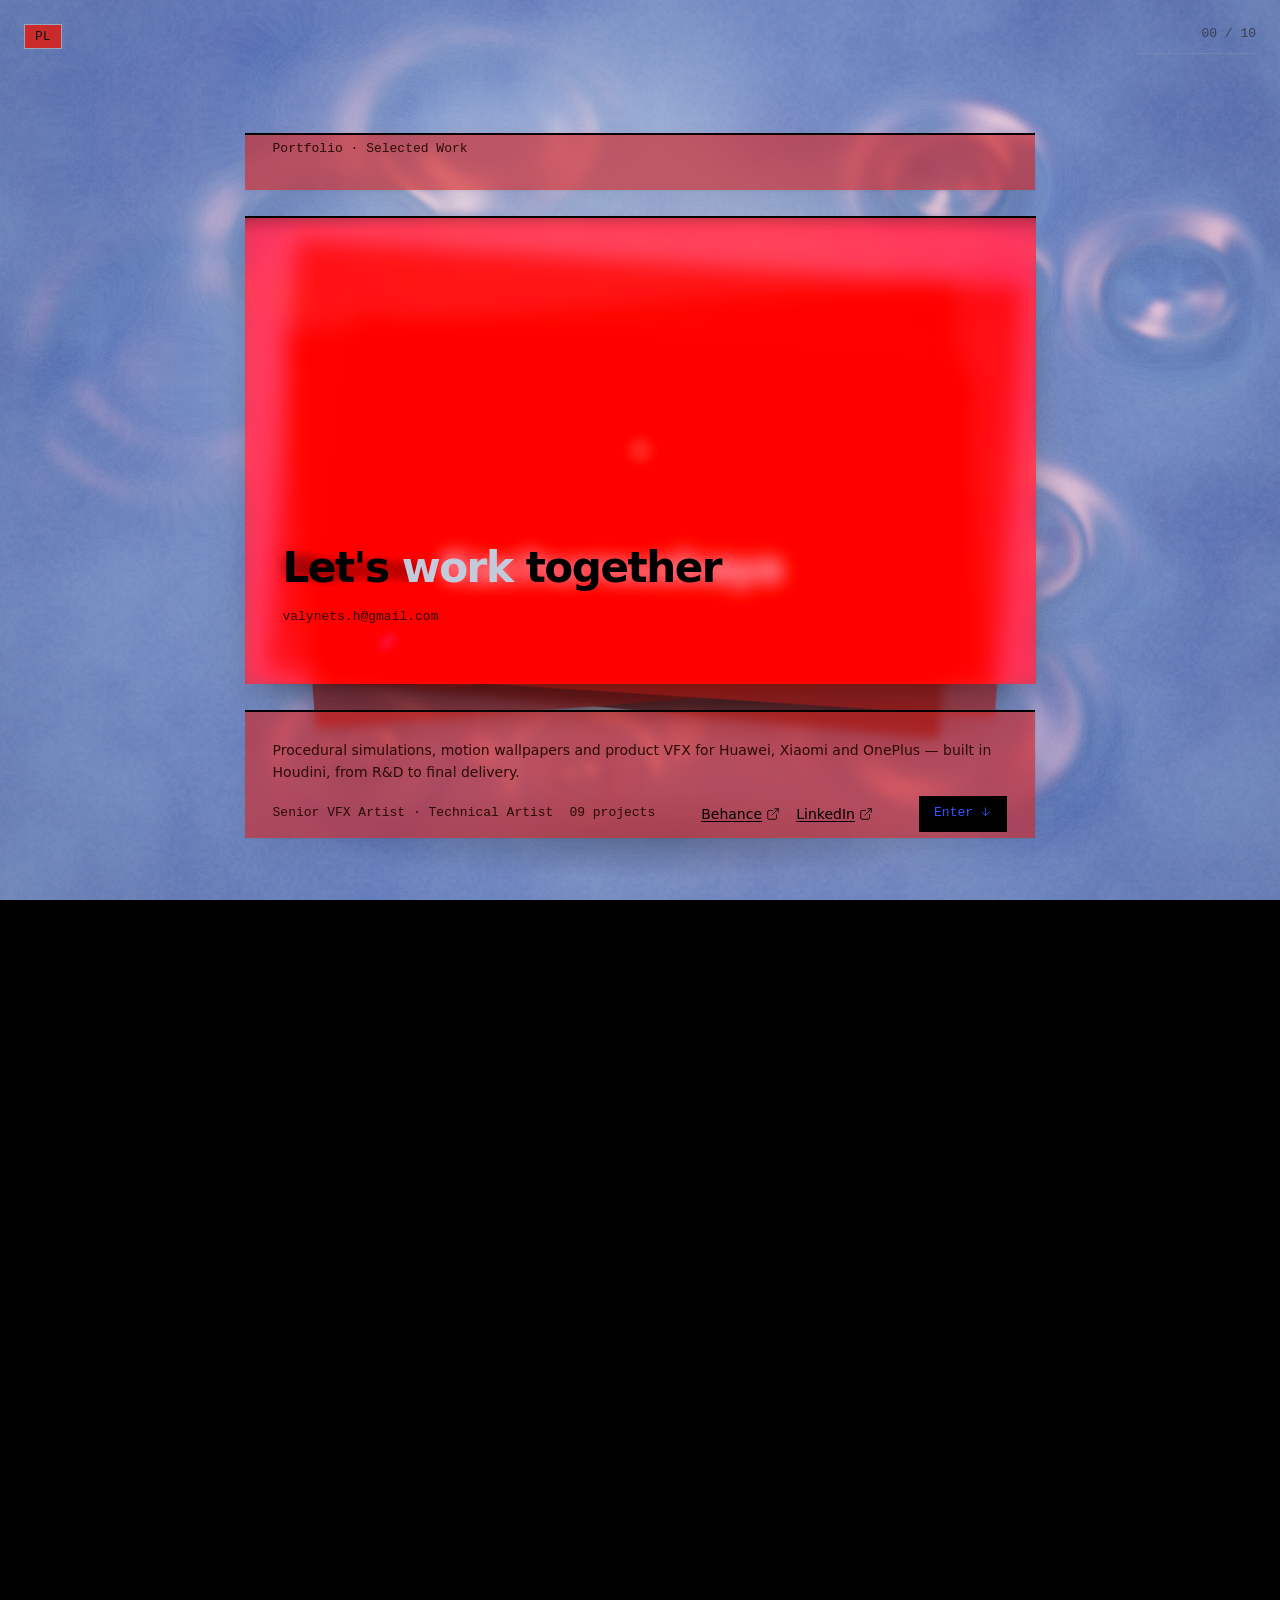
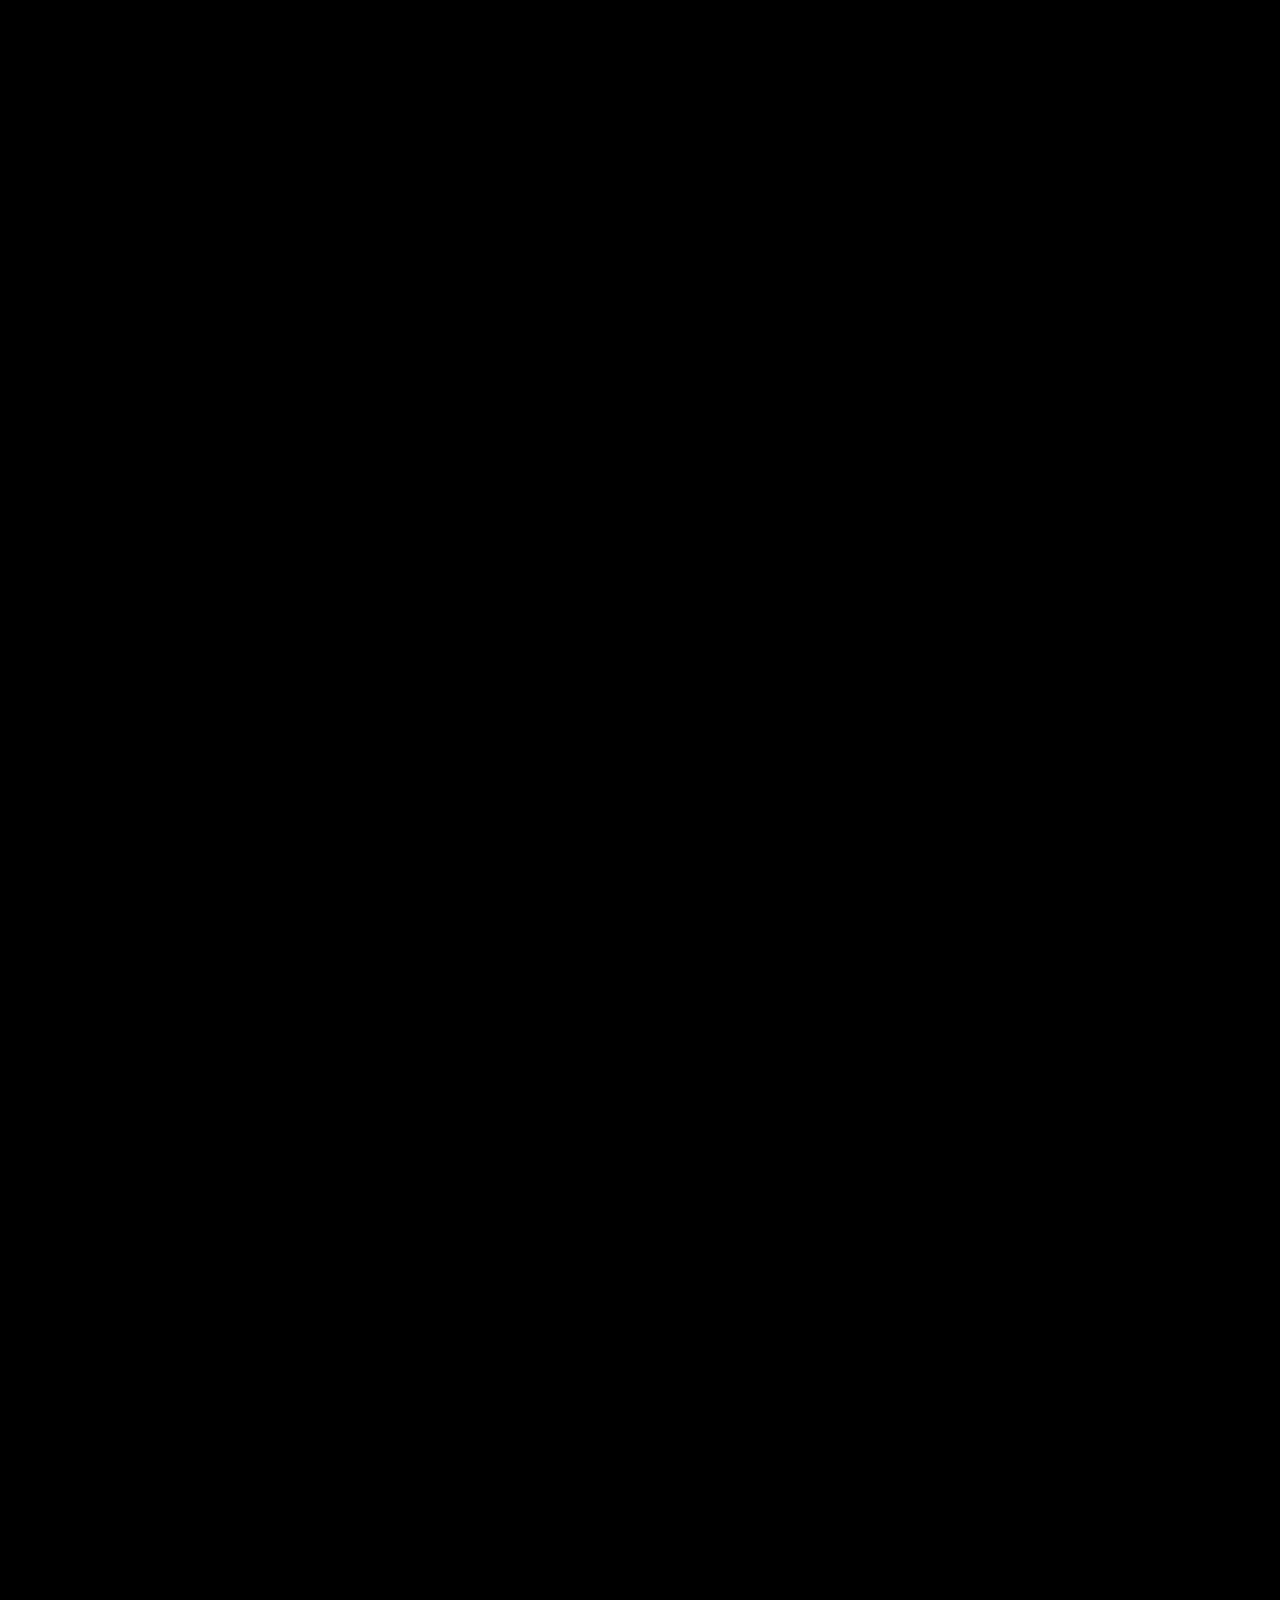
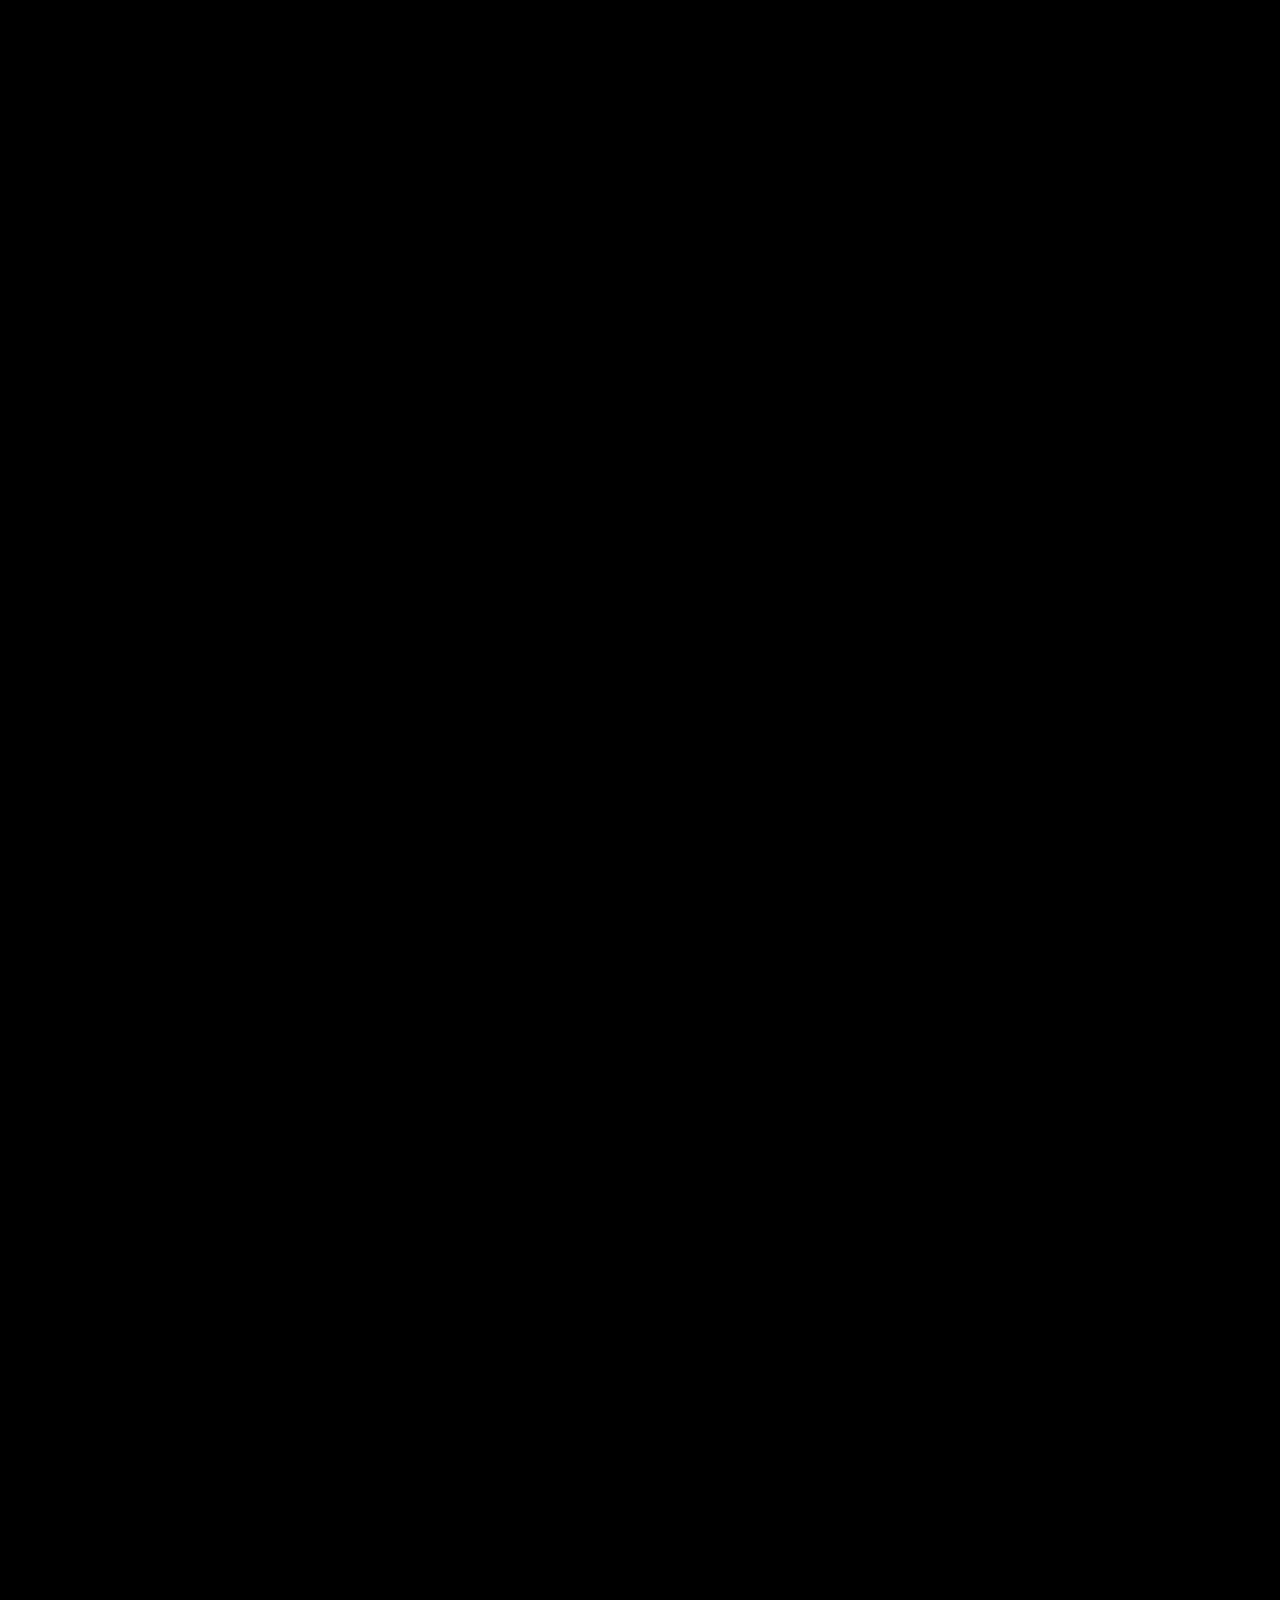
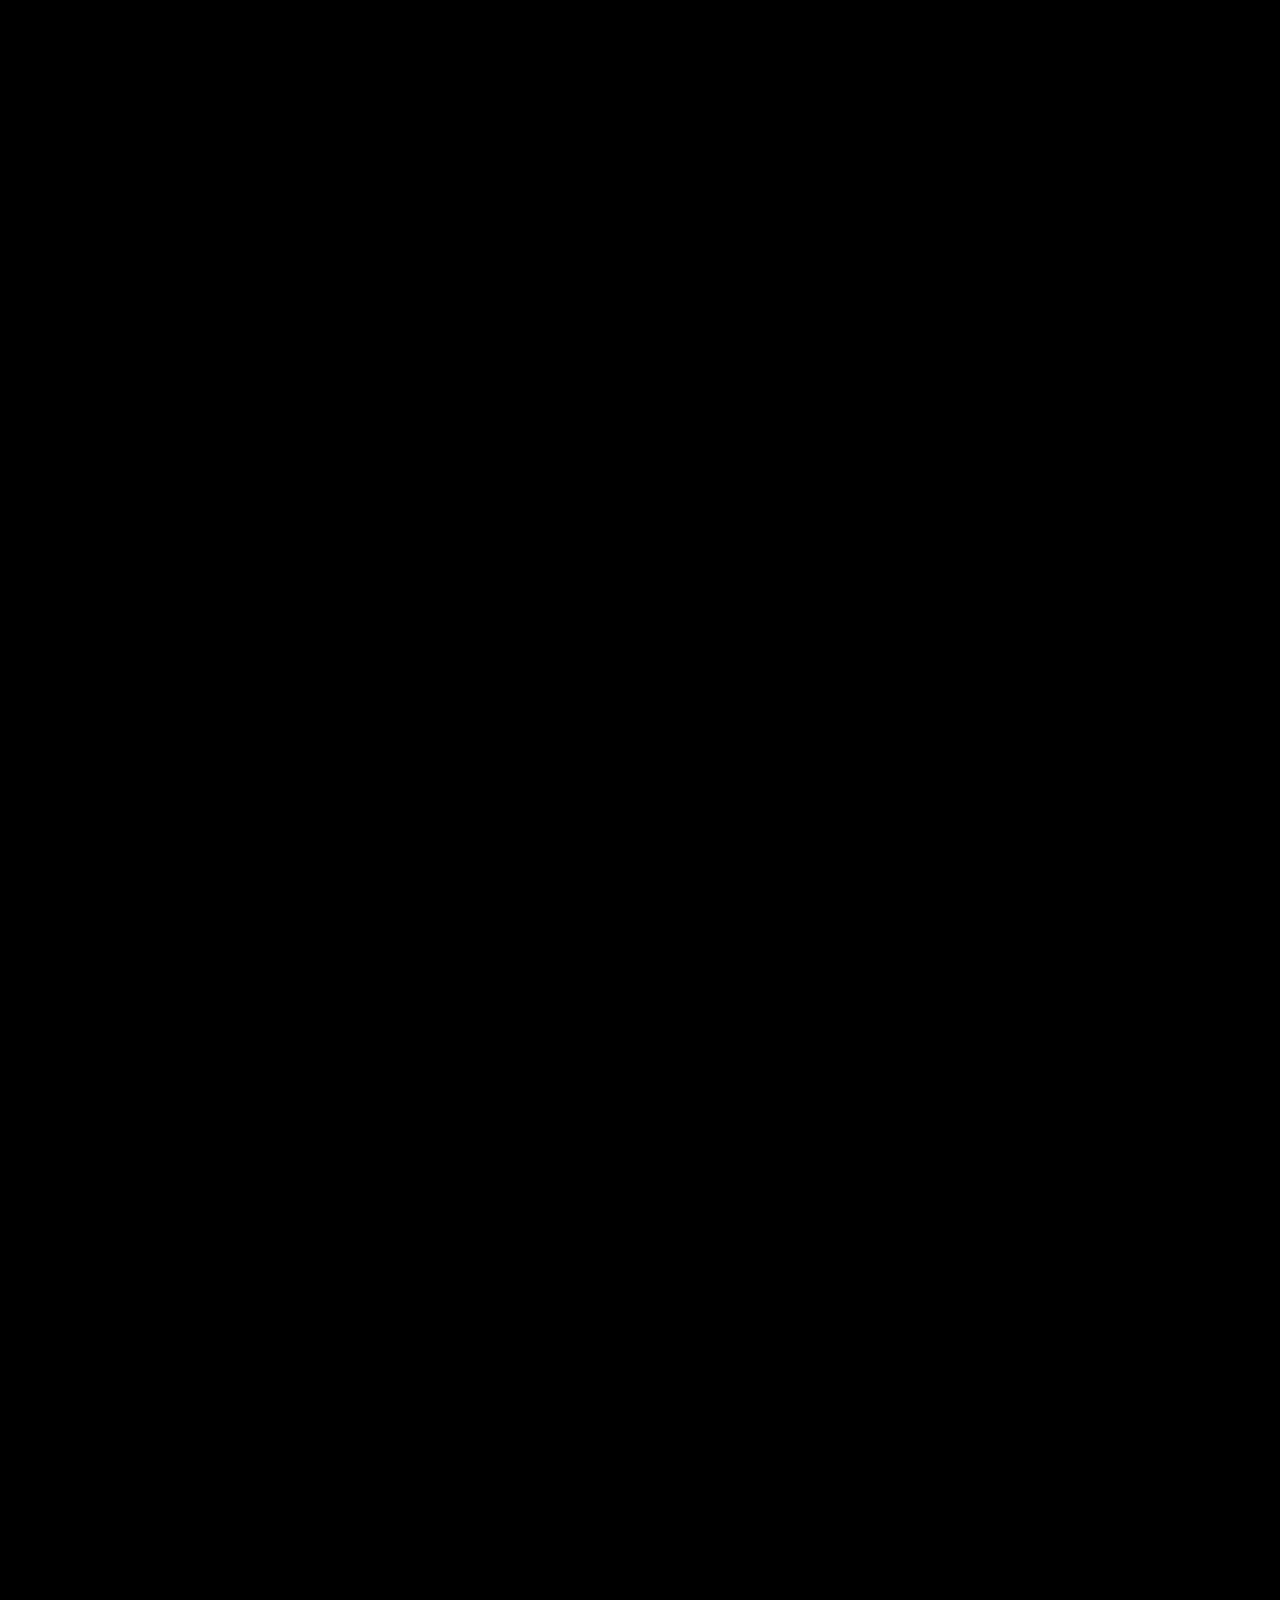
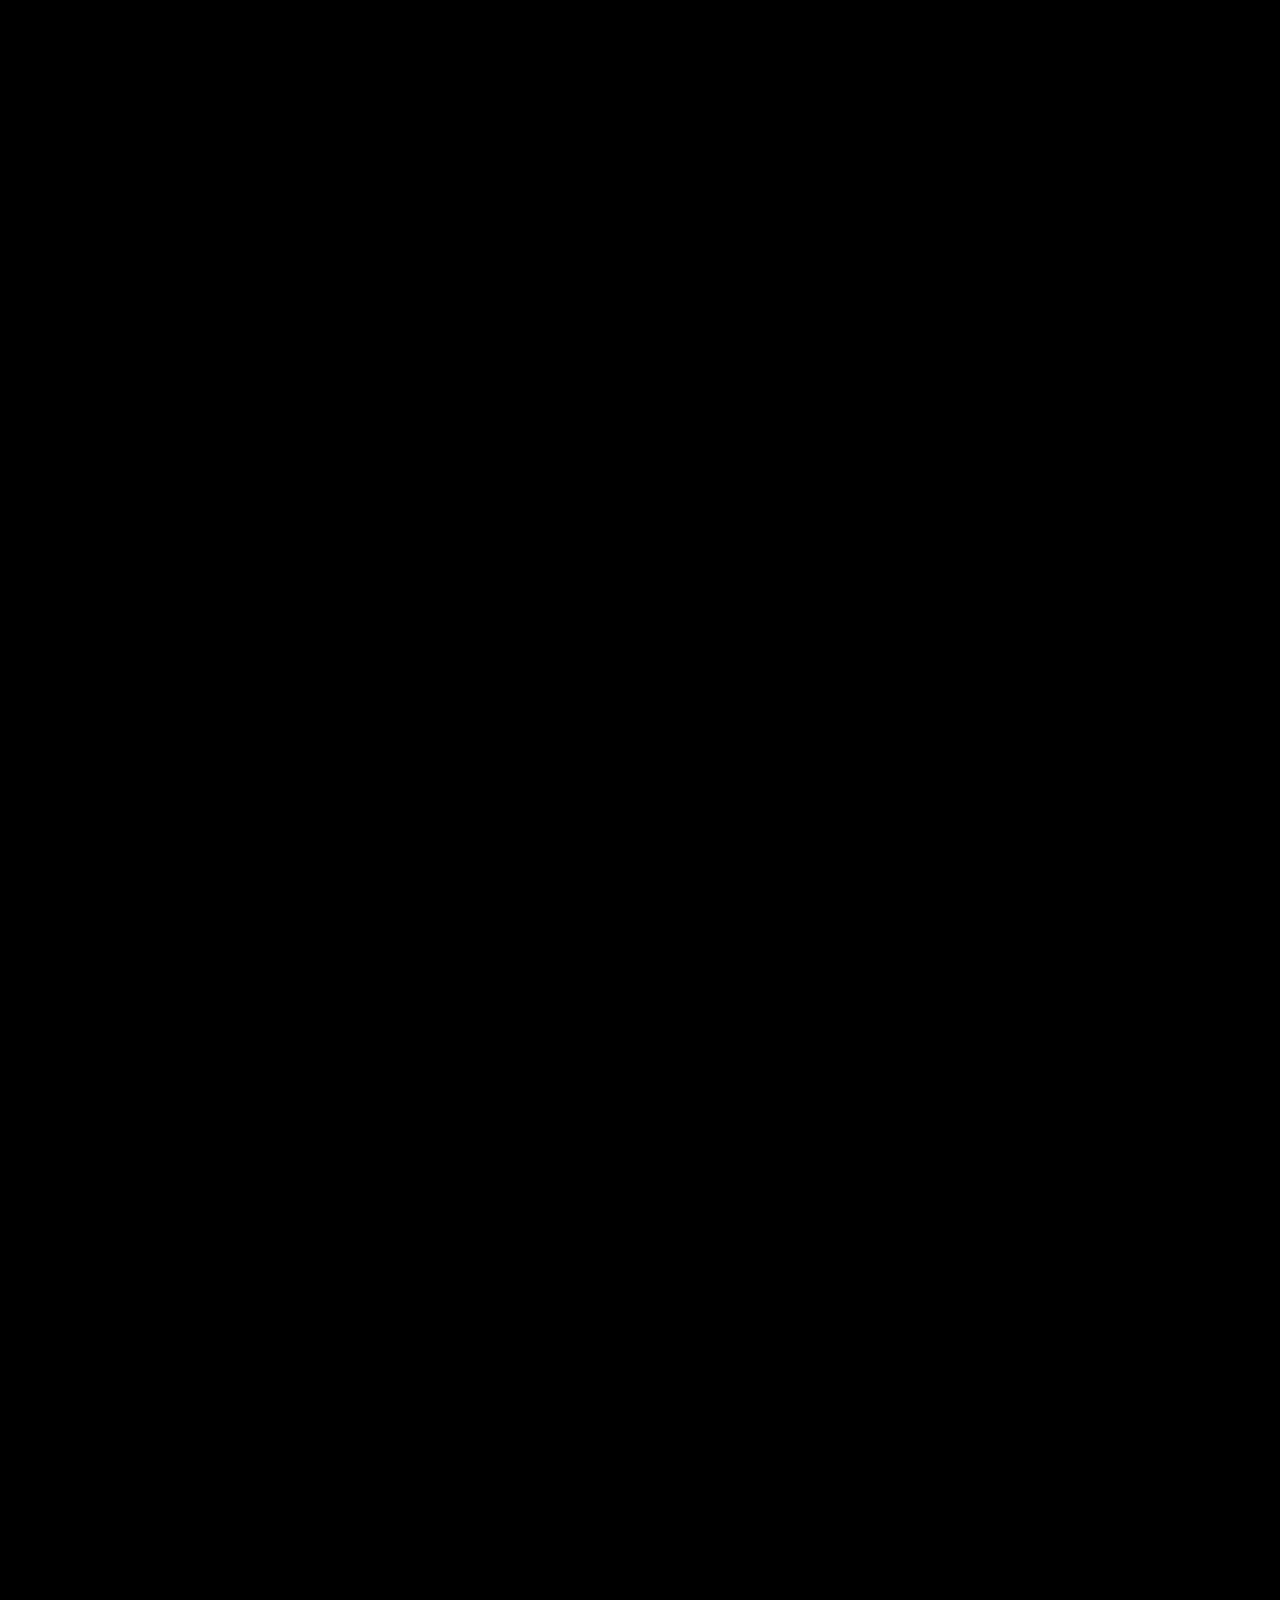
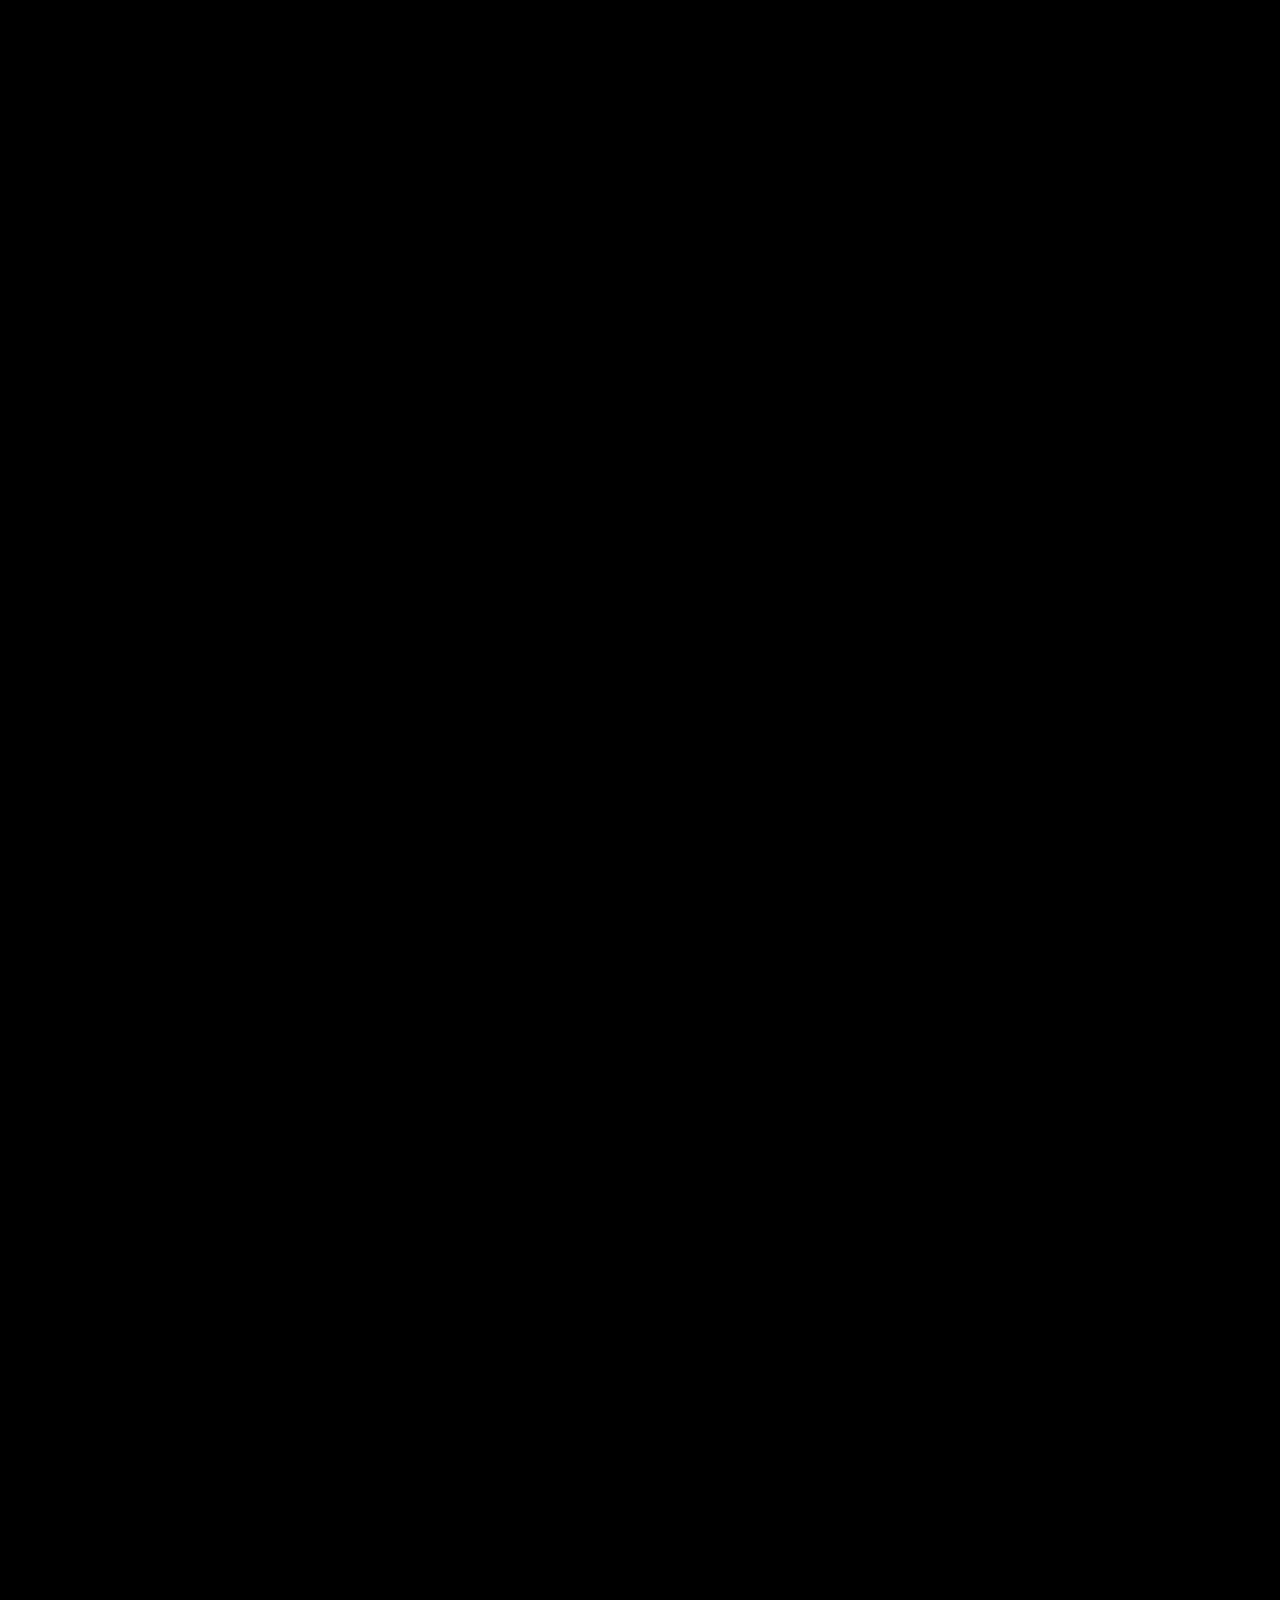
==== commit 39d04b00: "index update" ====
--- a/index.html
+++ b/index.html
@@ -1124,16 +1124,7 @@
   </svg>
 
   <div class="frame-back">
-  <div class="paint" aria-hidden="true">
-    <span style="--c:var(--c-mist);   --x:4%;  --y:6%;  --w:60vw; --h:32vh; --r:-8deg;  --o:.3;  --t:46s; --dx:6vw;  --dy:3vh"></span>
-    <span style="--c:var(--c-violet); --x:2%;  --y:50%; --w:62vw; --h:22vh; --r:3deg;   --o:.45; --b:70px; --t:52s; --dx:-5vw; --dy:2vh; --d:-12s"></span>
-    <span style="--c:var(--c-teal);   --x:52%; --y:66%; --w:46vw; --h:28vh; --r:-4deg;  --o:.6;  --b:80px; --t:58s; --dx:-4vw; --dy:-3vh; --d:-20s"></span>
-    <span style="--c:var(--c-violet); --x:60%; --y:14%; --w:30vw; --h:22vh; --r:-18deg; --o:.4;  --b:60px; --t:38s; --dx:-3vw; --dy:4vh; --d:-6s"></span>
-    <span style="--c:var(--c-coral);  --x:72%; --y:40%; --w:18vw; --h:12vh; --r:12deg;  --o:.18; --b:60px; --t:34s; --dx:-4vw; --dy:-2vh; --d:-9s"></span>
-    <span style="--c:var(--c-coral);  --x:10%; --y:82%; --w:30vw; --h:10vh; --r:-6deg;  --o:.14; --b:70px; --t:42s; --dx:3vw;  --dy:-2vh; --d:-15s"></span>
-    <span style="--c:var(--c-mist);   --x:30%; --y:30%; --w:36vw; --h:20vh; --r:6deg;   --o:.2;  --b:80px; --t:50s; --dx:-6vw; --dy:2vh; --d:-25s"></span>
-  </div>
-  <canvas id="threads" class="threads" aria-hidden="true"></canvas>
+  <canvas id="water" class="threads" aria-hidden="true"></canvas>
   <div id="page_loader" class="page-loader" aria-hidden="true">
     <span class="face-spinner"></span>
   </div>
@@ -1838,157 +1829,300 @@
   if (activeProject !== null) openModal(activeProject, mediaIdx);
 });
 
-/* ─── BACKGROUND: tree of red threads growing up from the bottom ─── */
-(function threadTree() {
-  const cv = document.getElementById('threads');
-  const ctx = cv.getContext('2d');
-  const COLOR = '#d01f1f';   // threads: true red, a step away from the orange cards
-  const GROW_MS = 2600;
-  let segs = [], maxT = 1, W = 0, H = 0;
-
-  // seeded RNG → the same tree on every visit
-  function rng(seed) {
-    return () => {
-      seed = (seed + 0x6D2B79F5) | 0;
-      let t = Math.imul(seed ^ (seed >>> 15), 1 | seed);
-      t = (t + Math.imul(t ^ (t >>> 7), 61 | t)) ^ t;
-      return ((t ^ (t >>> 14)) >>> 0) / 4294967296;
-    };
-  }
-
-  function build() {
-    const r = rng(11);
-    const k = Math.max(.6, Math.min(W, H) / 900);
-    const roots = Math.round((W / 45 + 10) * .5);    // 30% fewer than before
-    const queue = [];
-    segs = [];
-    for (let i = 0; i < roots; i++) {
-      queue.push({
-        x: ((i + .15 + r() * .7) / roots) * W * 1.1 - W * .05,
-        y: H + 20,
-        a: -Math.PI / 2 + (r() - .5) * 1.2,
-        w: (5 + r() * 9) * k,
-        len: H * (.9 + r() * .5),          // trunks reach the top of the screen
-        up: 1, down: false, t: 0, depth: 0,
-      });
+/* ─── BACKGROUND: interactive water caustics over a sandy floor (WebGL2) ───
+   A height-field wave sim (ping-pong float textures) + a render pass that turns the
+   surface curvature into caustics, refracts a procedural sand floor, absorbs light
+   with depth and adds sun glints / fresnel. Ambient drops and a drifting "ghost"
+   pointer keep it alive; real pointer moves and clicks make ripples.
+   Falls back to the CSS sky gradient when WebGL2 / float targets are unavailable. */
+(function waterBackground() {
+  const canvas = document.getElementById('water');
+  const gl = canvas.getContext('webgl2', { antialias: false, alpha: false, depth: false, powerPreference: 'high-performance' });
+  if (!gl) { canvas.remove(); return; }
+  if (!gl.getExtension('EXT_color_buffer_float') && !gl.getExtension('EXT_color_buffer_half_float')) { canvas.remove(); return; }
+  gl.getExtension('OES_texture_half_float_linear');
+
+  const MAX_DROPS = 12;
+  const SIM = 256;
+
+  // parameters (Tidepool, recoloured: blue floor, red waves); arrays = colour 0–255
+  const UPD = { propagation: .245, damping: .996, edgeWidth: .045, edgeDamp: .9, clampH: 1.6 };
+  const REN = {
+    causticA: 9, detFloor: .06, clamp1: 6, contrast: 1.22, clamp2: 8, floorBase: .34, causticGain: .3,
+    veinThresh: 1.25, veinGain: .55, veinColor: [255, 30, 20],      // red caustic veins
+    baseDepth: 1.05, depthScale: 1.4, depthNoise: 2, depthNoiseAmp: .25,
+    absorb: [22, 26, 14], absorbScale: 1.1, deepColor: [8, 14, 60], deepGain: .3,   // light, even absorption; navy depths
+    parallax: 2.4, nScale: 8.5,
+    sun1x: .3, sun1y: .45, sun1z: .82, sun2x: -.5, sun2y: .15, sun2z: .78,
+    spec1: 150, spec2: 70, spec2Gain: .35, glintGain: .9, glintColor: [255, 110, 90],   // warm red-tinted glints
+    fresnelPow: 2.2, fresnelGain: .9, skyColor: [230, 24, 16],      // wave slopes catch red
+    // blue sky-gradient floor
+    sandHi: [70, 120, 255], sandLo: [22, 46, 170], rippleScale: 6.5, warpScale: 3, warp: .6,
+    bandFreq: 9, bandSkew: 4, bandGain: .06, grainScale: 240, grainAmp: .045,
+    octaves: 4, lacunarity: 2.03, gain: .5,
+    exposure: 1.25, grain: .022, gamma: .4545, vigOuter: 1.28, vigInner: .32, vigDark: .6, vigBright: 1.05,
+  };
+  const INTS = new Set(['octaves']);
+  const P = {
+    brushRadius: .032, brushBase: .012, brushGain: .9, brushMax: .09, clickStrength: .22, clickRadius: .05,
+    ambientCount: 4, ambientStrength: .018, ambientRate: 1, idle: 2.2, drivenMult: .45,
+    ghostReturn: 10, ghostFade: 1.5, ghostSpeed: 4, ghostGain: 2, simRate: 60, maxSub: 4,
+  };
+
+  const uName = k => 'u' + k[0].toUpperCase() + k.slice(1);
+  const type = (k, v) => (Array.isArray(v) ? 'vec3' : INTS.has(k) ? 'int' : 'float');
+  const decl = o => Object.entries(o).map(([k, v]) => 'uniform ' + type(k, v) + ' ' + uName(k) + ';').join('\n');
+
+  const VERT = `#version 300 es
+out vec2 vUv;
+void main(){ vec2 p=vec2(float((gl_VertexID<<1)&2),float(gl_VertexID&2)); vUv=p; gl_Position=vec4(p*2.0-1.0,0.0,1.0); }`;
+
+  const UPDATE = `#version 300 es
+precision highp float;
+uniform sampler2D uState; uniform vec2 uTexel; uniform float uAspect;
+uniform int uDropCount; uniform vec4 uDrops[${MAX_DROPS}];
+${decl(UPD)}
+in vec2 vUv; out vec4 o;
+void main(){
+  vec2 uv=vUv; float c=texture(uState,uv).r, p=texture(uState,uv).g;
+  float l=texture(uState,uv-vec2(uTexel.x,0.0)).r, r=texture(uState,uv+vec2(uTexel.x,0.0)).r;
+  float u=texture(uState,uv+vec2(0.0,uTexel.y)).r, d=texture(uState,uv-vec2(0.0,uTexel.y)).r;
+  float nv=(2.0*c-p)+(l+r+u+d-4.0*c)*uPropagation; nv*=uDamping;
+  for(int i=0;i<${MAX_DROPS};i++){ if(i>=uDropCount)break;
+    vec2 dp=uv-uDrops[i].xy; dp.x*=uAspect; float rr=uDrops[i].w;
+    nv+=uDrops[i].z*exp(-dot(dp,dp)/(rr*rr)); }
+  vec2 e=min(uv,1.0-uv);
+  nv*=mix(uEdgeDamp,1.0,smoothstep(0.0,uEdgeWidth,min(e.x,e.y)));
+  o=vec4(clamp(nv,-uClampH,uClampH),c,0.0,1.0);
+}`;
+
+  const RENDER = `#version 300 es
+precision highp float;
+uniform sampler2D uState; uniform vec2 uTexel; uniform vec2 uResolution; uniform float uTime; uniform float uAspect;
+${decl(REN)}
+in vec2 vUv; out vec4 frag;
+float hash(vec2 p){ p=fract(p*vec2(123.34,456.21)); p+=dot(p,p+45.32); return fract(p.x*p.y); }
+float vnoise(vec2 p){ vec2 i=floor(p),f=fract(p); f=f*f*(3.0-2.0*f);
+  float a=hash(i),b=hash(i+vec2(1.0,0.0)),c=hash(i+vec2(0.0,1.0)),d=hash(i+vec2(1.0,1.0));
+  return mix(mix(a,b,f.x),mix(c,d,f.x),f.y); }
+float fbm(vec2 p){ float s=0.0,a=0.5; for(int i=0;i<8;i++){ if(i>=uOctaves)break; s+=a*vnoise(p); p*=uLacunarity; a*=uGain; } return s; }
+vec3 sand(vec2 uv){ vec2 p=uv*vec2(uAspect,1.0);
+  float rip=fbm(p*uRippleScale+fbm(p*uWarpScale)*uWarp);
+  float band=0.5+0.5*sin(rip*uBandFreq+p.x*uBandSkew);
+  vec3 b=mix(uSandHi,uSandLo,rip); b=mix(b,b*(1.0+uBandGain),band);
+  return b+(vnoise(p*uGrainScale)-0.5)*uGrainAmp; }
+void main(){
+  vec2 uv=vUv,t=uTexel;
+  float hc=texture(uState,uv).r;
+  float hl=texture(uState,uv-vec2(t.x,0.0)).r, hr=texture(uState,uv+vec2(t.x,0.0)).r;
+  float hu=texture(uState,uv+vec2(0.0,t.y)).r, hd=texture(uState,uv-vec2(0.0,t.y)).r;
+  float hpp=texture(uState,uv+t).r, hmm=texture(uState,uv-t).r;
+  float hpm=texture(uState,uv+vec2(t.x,-t.y)).r, hmp=texture(uState,uv+vec2(-t.x,t.y)).r;
+  float hx=(hr-hl)*0.5, hy=(hu-hd)*0.5;
+  float hxx=hr-2.0*hc+hl, hyy=hu-2.0*hc+hd, hxy=(hpp-hpm-hmp+hmm)*0.25;
+  float jxx=1.0-uCausticA*hxx, jyy=1.0-uCausticA*hyy, jxy=-uCausticA*hxy;
+  float det=jxx*jyy-jxy*jxy;
+  float ca=clamp(1.0/max(abs(det),uDetFloor),0.0,uClamp1);
+  ca=clamp(pow(ca,uContrast),0.0,uClamp2);
+  vec2 land=uv+vec2(hx,hy)*uParallax;
+  vec3 col=sand(land)*(uFloorBase+ca*uCausticGain);
+  col+=uVeinColor*max(ca-uVeinThresh,0.0)*uVeinGain;
+  float depth=clamp(uBaseDepth-hc*uDepthScale+fbm(land*uDepthNoise)*uDepthNoiseAmp,0.2,3.0);
+  col*=exp(-uAbsorb*depth*uAbsorbScale);
+  col+=uDeepColor*depth*uDeepGain;
+  vec3 N=normalize(vec3(-hx*uNScale,-hy*uNScale,1.0)), V=vec3(0.0,0.0,1.0);
+  vec3 s1=normalize(vec3(uSun1x,uSun1y,uSun1z)+vec3(0.0,0.0,1e-4));
+  vec3 s2=normalize(vec3(uSun2x,uSun2y,uSun2z)+vec3(0.0,0.0,1e-4));
+  float sp=pow(max(dot(N,normalize(s1+V)),0.0),uSpec1)+pow(max(dot(N,normalize(s2+V)),0.0),uSpec2)*uSpec2Gain;
+  col+=sp*uGlintColor*uGlintGain;
+  col=mix(col,uSkyColor,pow(1.0-N.z,uFresnelPow)*uFresnelGain);
+  col*=mix(uVigDark,uVigBright,smoothstep(uVigOuter,uVigInner,length((uv-0.5)*vec2(uAspect,1.0))));
+  col=vec3(1.0)-exp(-col*uExposure);
+  col+=(hash(uv*uResolution+fract(uTime))-0.5)*uGrain;
+  frag=vec4(pow(max(col,vec3(0.0)),vec3(uGamma)),1.0);
+}`;
+
+  function sh(t, src) {
+    const o = gl.createShader(t); gl.shaderSource(o, src); gl.compileShader(o);
+    if (!gl.getShaderParameter(o, gl.COMPILE_STATUS)) throw new Error(gl.getShaderInfoLog(o));
+    return o;
+  }
+  function prog(vs, fs) {
+    const o = gl.createProgram(); gl.attachShader(o, sh(gl.VERTEX_SHADER, vs)); gl.attachShader(o, sh(gl.FRAGMENT_SHADER, fs));
+    gl.linkProgram(o); if (!gl.getProgramParameter(o, gl.LINK_STATUS)) throw new Error(gl.getProgramInfoLog(o));
+    return o;
+  }
+  let updateP, renderP;
+  try { updateP = prog(VERT, UPDATE); renderP = prog(VERT, RENDER); }
+  catch (e) { console.warn('water background disabled:', e); canvas.remove(); return; }
+
+  const locs = (pr, o, fixed) => {
+    const L = {};
+    Object.keys(o).forEach(k => { L[k] = gl.getUniformLocation(pr, uName(k)); });
+    fixed.forEach(n => { L[n] = gl.getUniformLocation(pr, n); });
+    return L;
+  };
+  const uL = locs(updateP, UPD, ['uState', 'uTexel', 'uAspect', 'uDropCount', 'uDrops']);
+  const rL = locs(renderP, REN, ['uState', 'uTexel', 'uResolution', 'uTime', 'uAspect']);
+  function setUniforms(L, o) {
+    for (const [k, v] of Object.entries(o)) {
+      if (Array.isArray(v)) gl.uniform3f(L[k], v[0] / 255, v[1] / 255, v[2] / 255);
+      else if (INTS.has(k)) gl.uniform1i(L[k], v | 0);
+      else gl.uniform1f(L[k], v);
     }
-    // a second set hangs from the top edge, so the threads fill the whole background
-    const hang = Math.round(roots * .6);
-    for (let i = 0; i < hang; i++) {
-      queue.push({
-        x: ((i + .3 + r() * .4) / hang) * W * 1.1 - W * .05,
-        y: -20,
-        a: Math.PI / 2 + (r() - .5) * 1.2,
-        w: (3 + r() * 6) * k,
-        len: H * (.5 + r() * .45),
-        up: 1, down: true, t: 0, depth: 0,
-      });
-    }
-    // breadth-first, so the segment cap trims the finest threads, never whole trunks
-    while (queue.length && segs.length < 200000) {
-      let { x, y, a, w, len, up, down, t, depth } = queue.shift();
-      let curv = 0, gone = 0;
-      while (gone < len && w > .22) {
-        const thin = w < 1.5, mid = w < 4;
-        const step = (thin ? 3 : mid ? 4 : 5) * k + 1.5;
-        // jagged growth: per-step jitter + occasional sharp kink
-        curv = (curv + (r() - .5) * .05) * .85;   // gentle smooth bending…
-        a += curv + (r() - .5) * (thin ? .22 : mid ? .11 : .07);
-        // sharp kinks — thick trunks now snap direction too
-        if (r() < .035) a += (r() < .5 ? -1 : 1) * (.2 + r() * .4);   // …with only the occasional soft kink
-        a += ((down ? Math.PI / 2 : -Math.PI / 2) - a) * .016 * up;   // weak pull up (or down for hanging ones)
-        const nx = x + Math.cos(a) * step, ny = y + Math.sin(a) * step;
-        // thickest at the bottom of the screen, tapering toward the top
-        const rel = Math.min(1, Math.max(0, y / H));
-        const taper = .45 + .55 * (down ? 1 - rel : rel);   // thickest at the edge it grows from
-        segs.push({ x0: x, y0: y, x1: nx, y1: ny, w: w * taper * (.8 + r() * .4), t });   // knotty width
-        x = nx; y = ny; t += step; gone += step;
-        w *= .994;
-        // branch far more in the lower part of the screen → dense tangle at the bottom
-        const low = down ? 1 - Math.min(1, Math.max(0, y / H)) : Math.min(1, Math.max(0, y / H));
-        if (r() < (thin ? .0075 : .03) * (.55 + .45 * low) && depth < 9) {   // branch at every height; fewer fine wires
-          const side = r() < .5 ? -1 : 1;
-          const reach = r() < .14;          // a few long hairs climb into the open sky
-          const cw = w * (.3 + r() * .3);
-          if (cw >= 1.5 || r() < .5) {      // skip half of the hair-thin offshoots
-            queue.push({
-              x, y, t, depth: depth + 1,
-              a: a + side * (.4 + r() * .9),
-              w: cw,
-              len: reach ? H * (.45 + r() * .5) : (len - gone) * (.4 + r() * .6) + 70 * k,
-              up: reach ? 1.4 : .6, down,
-            });
-            w *= .88;
-          }
-        }
-        if (y < -60 || y > H + 60 || x < -100 || x > W + 100) break;
+  }
+
+  // ping-pong float targets
+  function makeTarget() {
+    const tex = gl.createTexture(); gl.bindTexture(gl.TEXTURE_2D, tex);
+    gl.texImage2D(gl.TEXTURE_2D, 0, gl.RGBA16F, SIM, SIM, 0, gl.RGBA, gl.HALF_FLOAT, null);
+    gl.texParameteri(gl.TEXTURE_2D, gl.TEXTURE_MIN_FILTER, gl.LINEAR);
+    gl.texParameteri(gl.TEXTURE_2D, gl.TEXTURE_MAG_FILTER, gl.LINEAR);
+    gl.texParameteri(gl.TEXTURE_2D, gl.TEXTURE_WRAP_S, gl.CLAMP_TO_EDGE);
+    gl.texParameteri(gl.TEXTURE_2D, gl.TEXTURE_WRAP_T, gl.CLAMP_TO_EDGE);
+    const fbo = gl.createFramebuffer(); gl.bindFramebuffer(gl.FRAMEBUFFER, fbo);
+    gl.framebufferTexture2D(gl.FRAMEBUFFER, gl.COLOR_ATTACHMENT0, gl.TEXTURE_2D, tex, 0);
+    return { tex, fbo };
+  }
+  const targets = [makeTarget(), makeTarget()];
+  let read = 0;
+  if (gl.checkFramebufferStatus(gl.FRAMEBUFFER) !== gl.FRAMEBUFFER_COMPLETE) { canvas.remove(); return; }
+  for (const t of targets) {
+    gl.bindFramebuffer(gl.FRAMEBUFFER, t.fbo); gl.viewport(0, 0, SIM, SIM);
+    gl.clearColor(0, 0, 0, 1); gl.clear(gl.COLOR_BUFFER_BIT);
+  }
+  gl.bindFramebuffer(gl.FRAMEBUFFER, null);
+  const vao = gl.createVertexArray();
+
+  // sizing (the canvas fills the page column)
+  let vw = 1, vh = 1;
+  function resize() {
+    const dpr = Math.min(devicePixelRatio || 1, 2);
+    vw = canvas.clientWidth || innerWidth; vh = canvas.clientHeight || innerHeight;
+    canvas.width = Math.floor(vw * dpr); canvas.height = Math.floor(vh * dpr);
+  }
+  resize();
+  addEventListener('resize', resize);
+
+  // drops
+  const dropData = new Float32Array(MAX_DROPS * 4);
+  let pending = [];
+  const queueDrop = (x, y, str, r) => { if (pending.length < MAX_DROPS) pending.push([x, y, str, r]); };
+  function uploadDrops() {
+    const n = Math.min(pending.length, MAX_DROPS);
+    for (let k = 0; k < n; k++) dropData.set(pending[k], k * 4);
+    pending = []; return n;
+  }
+
+  // ambient sources
+  const sources = [];
+  for (let k = 0; k < P.ambientCount; k++) sources.push({
+    px: .2 + .6 * Math.random(), py: .2 + .6 * Math.random(),
+    ax: .1 + .1 * Math.random(), ay: .1 + .1 * Math.random(),
+    sx: .05 + .08 * Math.random(), sy: .05 + .08 * Math.random(),
+    phx: Math.random() * 6.28, phy: Math.random() * 6.28,
+    next: Math.random() * 1.2, period: .7 + Math.random() * 1.1,
+  });
+
+  const t0 = performance.now();
+  const now = () => (performance.now() - t0) / 1000;
+
+  // pointer: listen on the window (the canvas sits under the page content)
+  let px = .5, py = .5, has = false, lastI = -1e9;
+  function toUv(cx, cy) {
+    const r = canvas.getBoundingClientRect();
+    const x = (cx - r.left) / r.width, y = (cy - r.top) / r.height;
+    if (x < 0 || x > 1 || y < 0 || y > 1) return null;
+    return [x, 1 - y];
+  }
+  addEventListener('pointermove', e => {
+    const uv = toUv(e.clientX, e.clientY);
+    if (!uv) { has = false; return; }
+    const [x, y] = uv;
+    if (has) queueDrop(x, y, Math.min(P.brushBase + Math.hypot(x - px, y - py) * P.brushGain, P.brushMax), P.brushRadius);
+    px = x; py = y; has = true; lastI = now();
+  }, { passive: true });
+  addEventListener('pointerdown', e => {
+    const uv = toUv(e.clientX, e.clientY);
+    if (!uv) return;
+    queueDrop(uv[0], uv[1], P.clickStrength, P.clickRadius);
+    px = uv[0]; py = uv[1]; has = true; lastI = now();
+  }, { passive: true });
+  document.addEventListener('pointerleave', () => { has = false; });
+
+  function collectAmbient(t, step) {
+    const idle = t - lastI > P.idle;
+    for (const sr of sources) {
+      sr.next -= step;
+      if (sr.next <= 0) {
+        sr.next = (sr.period / Math.max(P.ambientRate, .05)) * (.7 + Math.random() * .6);
+        const x = Math.min(Math.max(sr.px + sr.ax * Math.sin(t * sr.sx * 6.28 + sr.phx), .06), .94);
+        const y = Math.min(Math.max(sr.py + sr.ay * Math.cos(t * sr.sy * 6.28 + sr.phy), .06), .94);
+        queueDrop(x, y, P.ambientStrength * (idle ? 1 : P.drivenMult), .03 + Math.random() * .02);
       }
     }
-    segs.sort((p, q) => p.t - q.t);
-    maxT = segs.length ? segs[segs.length - 1].t : 1;
-  }
-
-  function size() {
-    const dpr = Math.min(devicePixelRatio || 1, 2);
-    W = cv.clientWidth || innerWidth; H = cv.clientHeight || innerHeight;
-    cv.width = Math.round(W * dpr);
-    cv.height = Math.round(H * dpr);
-    ctx.setTransform(dpr, 0, 0, dpr, 0, 0);
-    ctx.lineCap = 'round';
-    ctx.strokeStyle = COLOR;
-  }
-
-  const THICK = 2;   // thread thickness multiplier
-
-  function drawRange(from, to) {
-    ctx.strokeStyle = COLOR;
-    for (let i = from; i < to; i++) {
-      const s = segs[i];
-      ctx.globalAlpha = Math.min(1, .75 + s.w * .15);
-      ctx.lineWidth = Math.max(.9, s.w) * THICK;   // hair-thin threads stay visible
-      ctx.beginPath();
-      ctx.moveTo(s.x0, s.y0);
-      ctx.lineTo(s.x1, s.y1);
-      ctx.stroke();
+  }
+
+  // invisible "ghost" cursor that stirs the water while nobody interacts
+  let genv = 0, gpx = .5, gpy = .5, ginit = false;
+  const TAU = 6.283185307;
+  function ghostPos(t) {
+    const sp = P.ghostSpeed;
+    const x = .5 + .30 * Math.sin(t * .037 * TAU * sp) + .12 * Math.sin(t * .011 * TAU * sp + 1.7);
+    const y = .5 + .28 * Math.cos(t * .043 * TAU * sp) + .13 * Math.cos(t * .017 * TAU * sp + 4.1);
+    return [Math.min(Math.max(x, .06), .94), Math.min(Math.max(y, .06), .94)];
+  }
+  function collectGhost(t, step) {
+    const engaged = t - lastI > P.ghostReturn;
+    const rate = step / Math.max(P.ghostFade, .05);
+    genv += Math.max(-rate, Math.min(rate, (engaged ? 1 : 0) - genv));
+    const [gx, gy] = ghostPos(t);
+    if (!ginit) { gpx = gx; gpy = gy; ginit = true; }
+    if (genv > .001) {
+      const mag = Math.min(P.brushBase + Math.hypot(gx - gpx, gy - gpy) * P.brushGain, P.brushMax) * genv * P.ghostGain;
+      if (mag > 1e-4) queueDrop(gx, gy, mag, P.brushRadius);
     }
-  }
-
-  function render(animate) {
-    size();
-    build();
-    ctx.clearRect(0, 0, W, H);
-    if (!animate || matchMedia('(prefers-reduced-motion: reduce)').matches) {
-      drawRange(0, segs.length);
-      return;
+    gpx = gx; gpy = gy;
+  }
+
+  function simStep(step) {
+    collectAmbient(now(), step);
+    collectGhost(now(), step);
+    const cnt = uploadDrops();
+    const src = targets[read], dst = targets[read ^ 1];
+    gl.useProgram(updateP); gl.bindVertexArray(vao);
+    gl.bindFramebuffer(gl.FRAMEBUFFER, dst.fbo); gl.viewport(0, 0, SIM, SIM);
+    gl.activeTexture(gl.TEXTURE0); gl.bindTexture(gl.TEXTURE_2D, src.tex);
+    gl.uniform1i(uL.uState, 0); gl.uniform2f(uL.uTexel, 1 / SIM, 1 / SIM); gl.uniform1f(uL.uAspect, vw / vh);
+    gl.uniform1i(uL.uDropCount, cnt); gl.uniform4fv(uL.uDrops, dropData);
+    setUniforms(uL, UPD);
+    gl.drawArrays(gl.TRIANGLES, 0, 3);
+    read ^= 1;
+  }
+  function draw() {
+    gl.useProgram(renderP); gl.bindVertexArray(vao);
+    gl.bindFramebuffer(gl.FRAMEBUFFER, null); gl.viewport(0, 0, canvas.width, canvas.height);
+    gl.activeTexture(gl.TEXTURE0); gl.bindTexture(gl.TEXTURE_2D, targets[read].tex);
+    gl.uniform1i(rL.uState, 0); gl.uniform2f(rL.uTexel, 1 / SIM, 1 / SIM);
+    gl.uniform2f(rL.uResolution, canvas.width, canvas.height); gl.uniform1f(rL.uTime, now()); gl.uniform1f(rL.uAspect, vw / vh);
+    setUniforms(rL, REN);
+    gl.drawArrays(gl.TRIANGLES, 0, 3);
+  }
+
+  const still = matchMedia('(prefers-reduced-motion: reduce)').matches;
+  let last = performance.now(), accum = 0;
+  function frame(t) {
+    let dt = (t - last) / 1000; if (dt > .25) dt = .25; last = t;
+    const step = 1 / P.simRate;
+    if (!still) {
+      accum += dt; let n = 0;
+      while (accum >= step && n < P.maxSub) { simStep(step); accum -= step; n++; }
+      if (n === 0) { simStep(step); accum = 0; }
     }
-    let done = 0;
-    const t0 = performance.now();
-    const frame = now => {
-      const p = Math.min(1, (now - t0) / GROW_MS);
-      const limit = maxT * (1 - Math.pow(1 - p, 2));
-      let end = done;
-      while (end < segs.length && segs[end].t <= limit) end++;
-      drawRange(done, end);
-      done = end;
-      if (p < 1) requestAnimationFrame(frame);
-      else drawRange(done, segs.length);
-    };
+    draw();
     requestAnimationFrame(frame);
   }
-
-  let lastW = 0, lastH = 0, timer;
-  addEventListener('resize', () => {
-    clearTimeout(timer);
-    timer = setTimeout(() => {
-      // ignore the mobile address bar showing/hiding
-      if (innerWidth === lastW && Math.abs(innerHeight - lastH) < 120) return;
-      lastW = innerWidth; lastH = innerHeight;
-      render(false);
-    }, 200);
-  });
-
-  lastW = innerWidth; lastH = innerHeight;
-  render(true);
+  requestAnimationFrame(frame);
 })();
 
 /* ─── INIT ─── */
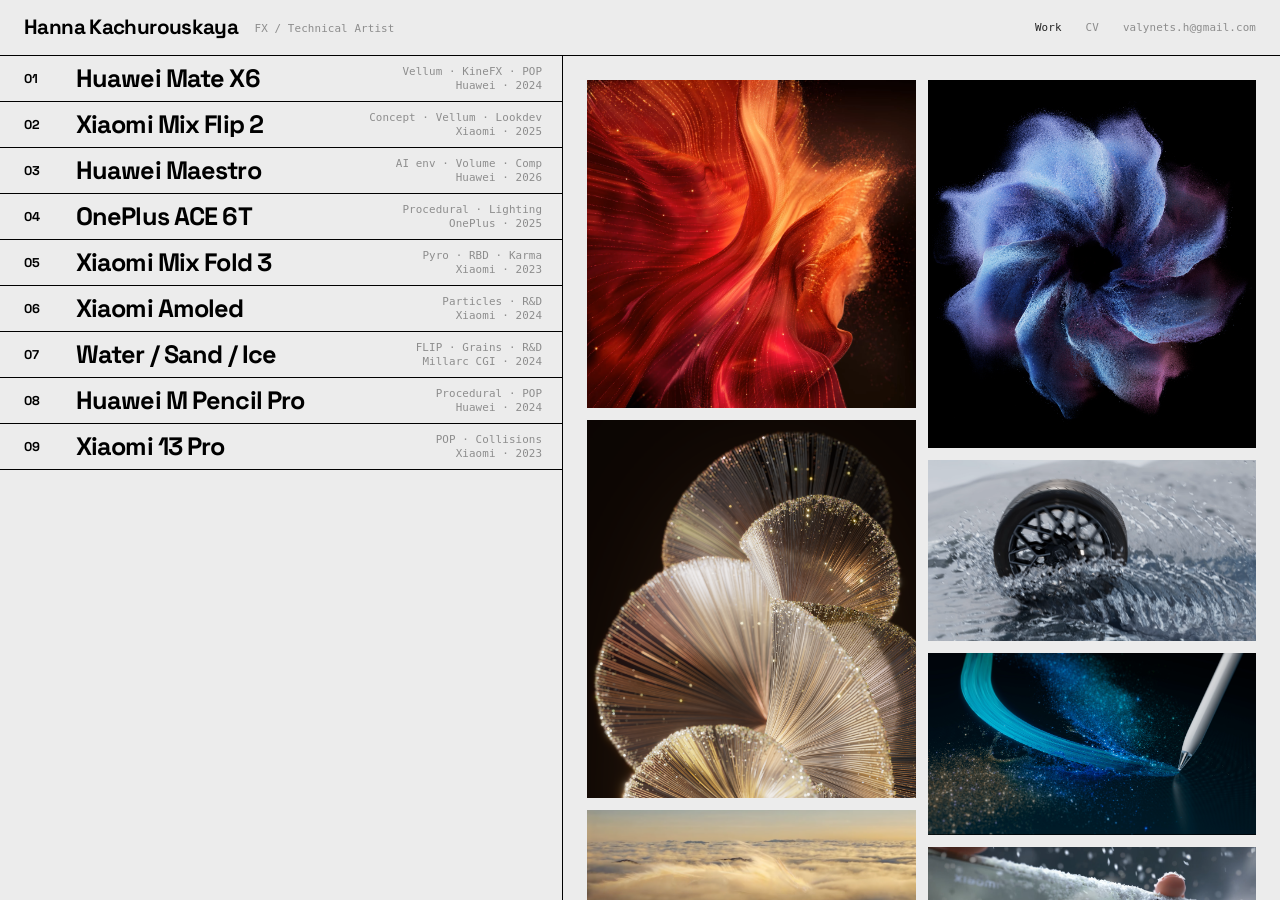
==== commit f085d5f9: "index update" ====
--- a/index.html
+++ b/index.html
@@ -2,2138 +2,482 @@
 <html lang="en">
 <head>
 <meta charset="utf-8">
-<meta name="viewport" content="width=device-width,initial-scale=1">
-<title>Hanna Kachurouskaya — VFX Portfolio</title>
+<meta name="viewport" content="width=device-width, initial-scale=1">
+<title>Hanna Kachurouskaya — FX / Technical Artist</title>
 <link rel="preconnect" href="https://fonts.googleapis.com">
 <link rel="preconnect" href="https://fonts.gstatic.com" crossorigin>
-<link rel="stylesheet" href="https://fonts.googleapis.com/css2?family=Inter:wght@700&text=0123456789&display=swap">
+<link rel="stylesheet" href="https://fonts.googleapis.com/css2?family=Space+Grotesk:wght@400;500;700&display=swap">
 <style>
-@layer reset, base, layout, cube, components, overrides;
-
-@property --arc-start { syntax: "<percentage>"; inherits: false; initial-value: 0%; }
-@property --arc-end   { syntax: "<percentage>"; inherits: false; initial-value: 0%; }
-
-@layer reset {
-  *, *::before, *::after { box-sizing: border-box; margin: 0; padding: 0; }
-}
-
-@layer base {
+  /* Remix of 05 (typographic index) + 03 (look / build slider).
+     Left: the project list as a venetian blind. Right: thumbnails, or the open project. */
   :root {
-    color-scheme: light;
-
-    /* palette sampled from the red-branches-on-grey-sky reference */
-    --c-indigo: #c2cbdb;   /* sky */
-    --c-ink: #000;
-    --c-violet: #9aa6bd;   /* darker cloud */
-    --c-coral: #d42420;    /* branch red */
-    --c-teal: #aeb8ca;     /* mid sky */
-    --c-moss: #f0683f;     /* lighter branch */
-    --c-ultra: #b3341a;    /* deep branch */
-    --c-mist: #eef1f6;     /* pale sky */
-    --c-blue: #2f55ff;     /* strong blue accent: Open project */
-    --spectrum: linear-gradient(90deg, var(--c-ultra), var(--c-coral), var(--c-moss));
-
-    --bg: var(--c-indigo);
-    --bg-light: color-mix(in oklch, var(--bg) 60%, white);
-    --bg-edge: color-mix(in oklch, var(--bg) 85%, var(--c-violet));
-    --fg: #000;
-    --muted: #2a2d33;
-    --soft: var(--c-mist);
-    --border: color-mix(in oklch, var(--c-violet) 50%, var(--c-mist));
-    --border-strong: var(--c-violet);
-    --accent: var(--c-coral);
-    --shade-color: var(--c-ink);
-    --shadow-color: #2b3448;
-    --sheen-color: oklch(100% 0 0);
-
-    --cube-x: 50%;
-    --cube-y: 50%;
-    --light-x: var(--cube-x);
-    --light-y: var(--cube-y);
-
-    --font-sans: system-ui, -apple-system, BlinkMacSystemFont, "Segoe UI", sans-serif;
-    --font-numeral: "Inter", var(--font-sans);
-    --font-mono: ui-monospace, "SFMono-Regular", Consolas, "Liberation Mono", monospace;
-
-    --text-base: 1rem;
-    --text-sm: .875rem;
-    --text-xs: .8125rem;
-
-    --line: .5px;
-
-    --card-solid: #d42420;   /* red sheets and strips */
-    /* blue → red window, like the collage blocks */
-    --card-paint: color-mix(in oklch, var(--card-solid) 62%, transparent);   /* see-through, frosted strips */
-    --card-bg: color-mix(in oklch, var(--card-solid) 92%, transparent);
-    --card-shadow:
-      inset 0 1px 0 oklch(100% 0 0 / .06),
-      0 1px 2px color-mix(in oklch, var(--shadow-color) 8%, transparent),
-      0 16px 40px -16px color-mix(in oklch, var(--shadow-color) 22%, transparent);
-    /* page column, Behance-style: max width, black on the sides */
-    --frame-w: min(100vw, 1320px);
-    --cube-size: min(70svh, calc(var(--frame-w) * .56), var(--cube-max, 1024px));
-    /* big centred sheet; title strip above it, description strip below */
-    --sheet-h: min(52svh, calc((var(--frame-w) - 3rem) / 1.69));
-    --sheet-w: calc(var(--sheet-h) * 1.69);
-    --ui-inset: 1.5rem;
-    --reveal-duration: .5s;
-    --reveal-delay: 80ms;
-    --reveal-stagger: 60ms;
-    --reveal-ease: cubic-bezier(.2, .7, .2, 1);
-    --numeral-size: clamp(4.5rem, 7vw, 8rem);
-    --numeral-color: #000;
-    --face-fade: .35s;
-    --spinner-exit: .2s;
-    --scene-fade: .7s;
-  }
-
-  @media (prefers-reduced-motion: no-preference) {
-    html { scroll-behavior: smooth; }
-  }
-
-  html { background: #000; }
-
-  body {
-    min-block-size: 100dvh;
-    background: transparent;   /* black comes from <html>; an opaque body would cover the sky layer */
-    color: var(--fg);
-    font-family: var(--font-sans);
-    font-size: var(--text-base);
-    line-height: 1.6;
-  }
-
-  body::before {
-    content: "";
-    position: fixed;
-    inset-block: 0;
-    inset-inline-start: 0;
-    inline-size: 100%;
-    z-index: -1;
-    /* sky: deeper blue at the bottom fading to pale blue at the top */
-    background: linear-gradient(to top, #3f5ca3 0%, #6584c4 45%, #9db3e0 100%);
-    pointer-events: none;
-  }
-
-  /* ── smeared paint background ── */
-  .paint {
-    position: fixed;
-    inset: -10vmax;
-    z-index: -1;
-    overflow: hidden;
-    pointer-events: none;
-  }
-
-  .paint span {
-    position: absolute;
-    inset-block-start: var(--y);
-    inset-inline-start: var(--x);
-    inline-size: var(--w);
-    block-size: var(--h);
-    border-radius: 62% 38% 55% 45% / 48% 60% 40% 52%;
-    background: var(--c);
-    opacity: var(--o, .7);
-    filter: blur(var(--b, 60px));
-    rotate: var(--r, 0deg);
-    animation: paint-drift var(--t, 40s) ease-in-out infinite alternate;
-    animation-delay: var(--d, 0s);
-  }
-
-  /* light streaks over the colour, like wet paint dragged sideways */
-  .paint::after {
-    content: "";
-    position: absolute;
-    inset: 0;
-    background:
-      linear-gradient(178deg, transparent 18%, oklch(100% 0 0 / .14) 22%, transparent 27%),
-      linear-gradient(181deg, transparent 52%, oklch(100% 0 0 / .1) 56%, transparent 61%),
-      linear-gradient(179deg, transparent 74%, oklch(100% 0 0 / .08) 77%, transparent 82%);
-    filter: blur(12px);
-  }
-
-  /* ── thread tree (generated on canvas) ── */
-  .threads {
-    position: fixed;
-    inset: 0;
-    z-index: -1;
-    inline-size: 100%;
-    block-size: 100%;
-    pointer-events: none;
-  }
-
-  /* plain black panels on both sides of the page column */
-  .side-glass {
-    position: fixed;
-    inset-block: 0;
-    z-index: 1;
-    inline-size: calc(50% - min(50%, 660px));
-    background: #000;   /* plain black sides */
-    pointer-events: none;
-  }
-
-  .side-glass.left  { inset-inline-start: 0; }
-  .side-glass.right { inset-inline-end: 0; }
-
-  @keyframes paint-drift {
-    0%   { translate: 0 0; scale: 1; border-radius: 62% 38% 55% 45% / 48% 60% 40% 52%; }
-    50%  { translate: var(--dx, 4vw) var(--dy, 2vh); scale: 1.08 .94; border-radius: 40% 60% 35% 65% / 60% 38% 62% 40%; }
-    100% { translate: calc(var(--dx, 4vw) * -.6) calc(var(--dy, 2vh) * 1.4); scale: .95 1.06; border-radius: 55% 45% 68% 32% / 42% 55% 45% 58%; }
-  }
-
+    --sky: #ececec;
+    --sky-dark: #bdbdbd;
+    --mist: #f6f6f6;
+    --ink: #000;
+    --red: #d42420;
+    --blue: #2f55ff;
+
+    --sans: "Space Grotesk", system-ui, "Segoe UI", sans-serif;
+    --mono: ui-monospace, "SFMono-Regular", Consolas, monospace;
+
+    --head-h: 3.5rem;
+    --list-w: minmax(0, 44fr);
+    --panel-w: minmax(0, 56fr);
+    --ease: cubic-bezier(.2, .7, .2, 1);
+    --hair: 1px;
+    --slat-gap: var(--hair);
+    --slat-h: calc((100svh - var(--head-h)) / 18 - var(--slat-gap));
+    --slat: var(--sky);   /* same grey as the page; only the black gaps draw the blind */
+  }
+
+  * , *::before, *::after { box-sizing: border-box; }
+  html, body { margin: 0; height: 100%; }
+  body { font-family: var(--sans); color: var(--ink); background: var(--sky); overflow: hidden; -webkit-font-smoothing: antialiased; }
+  a { color: inherit; }
+  button { font: inherit; color: inherit; }
+  :focus-visible { outline: 2px solid var(--ink); outline-offset: 2px; }
+  .mono { font-family: var(--mono); font-size: .75rem; letter-spacing: .01em; }
+
+  /* ── header ── */
+  header {
+    height: var(--head-h); display: grid; grid-template-columns: var(--list-w) var(--panel-w);
+    align-items: center; border-bottom: var(--hair) solid var(--ink);
+  }
+  header .who { padding-inline: 1.5rem; font-weight: 700; font-size: clamp(1rem, calc(var(--slat-h) * .46), 2rem); letter-spacing: -.03em; line-height: 1; white-space: nowrap; }
+  header .who span { font-size: .75rem; letter-spacing: .01em; vertical-align: middle; }
+  header .who span { font-weight: 400; margin-left: .75rem; }
+  header nav { display: flex; justify-content: flex-end; gap: 1.5rem; padding-inline: 1.5rem; }
+  header nav a { text-decoration: none; }
+  header nav a:hover { text-decoration: underline; }
+  header .who span, header nav a { font-family: var(--mono); font-size: .68rem; font-weight: 400; letter-spacing: .01em; opacity: .4; transition: opacity .15s; }
+  header nav a:hover, header nav a[aria-current="page"] { opacity: .85; text-decoration: none; }
+
+  main { height: calc(100% - var(--head-h)); display: grid; grid-template-columns: var(--list-w) var(--panel-w); }
+
+  /* ── the blind ──
+     Flat slats with a thin gap between them; the ladder strings show only in the gaps.
+     Below the blind the column is the same grey as the rest of the page. */
+  .blind { position: relative; height: 100%; overflow: hidden; background: var(--sky); border-right: var(--hair) solid var(--ink); }
+
+  .slats {
+    position: relative; list-style: none; margin: 0; padding: 0 0 var(--slat-gap);
+    display: grid; grid-auto-rows: var(--slat-h); gap: var(--slat-gap); perspective: 900px;
+    background: var(--ink);   /* the gaps between slats */
+  }
+
+  .slat {
+    position: relative; z-index: 1; display: grid; grid-template-columns: 2.5rem 1fr auto; align-items: center; gap: .75rem;
+    width: 100%; height: 100%; padding: 0 1.25rem 0 1.5rem; border: 0; cursor: pointer; text-align: left;
+    background: var(--slat);
+    transform: rotateX(0deg); transition: transform .3s var(--ease), background .15s, color .15s;
+  }
+  .slat .n { font: 700 .8rem var(--sans); }
+  .slat .t {
+    font-family: var(--sans); font-weight: 700; letter-spacing: -.035em; line-height: 1;
+    font-size: clamp(1rem, calc(var(--slat-h) * .56), 2.4rem);
+    white-space: nowrap; overflow: hidden; text-overflow: ellipsis;
+  }
+  .slat .meta { text-align: right; font-size: .68rem; line-height: 1.25; white-space: nowrap; opacity: .4; transition: opacity .15s; }
+  .slat:hover .meta, .slat.lit .meta, .slat[aria-current="true"] .meta { opacity: .85; }
+
+  /* highlighted slat: black box, white type, a small turn like a slat tilting */
+  .slat:hover, .slat.lit, .slat[aria-current="true"] { background: var(--ink); color: #fff; transform: rotateX(-14deg); }
+  .slat[aria-current="true"] .n { color: #fff; }
+  .blind.has-open .slat:not([aria-current="true"]):not(:hover):not(.lit) { transform: rotateX(20deg); }
+
+  /* ── right panel ── */
+  .panel { position: relative; height: 100%; overflow: hidden; }
+  .view { position: absolute; inset: 0; overflow-y: auto; overscroll-behavior: contain; scrollbar-width: thin; }
+  .view[hidden] { display: none; }
+
+  /* thumbnails */
+  .thumbs-foot { display: flex; justify-content: space-between; align-items: baseline; gap: 2rem; padding: 0 1.5rem 1.5rem; opacity: .5; }
+  .thumbs-foot p { margin: 0; max-width: 60ch; font-size: .8rem; line-height: 1.45; }
+  .thumbs { columns: 3 220px; column-gap: .75rem; padding: 1.5rem 1.5rem .75rem; }
+  .thumb {
+    display: block; width: 100%; margin: 0 0 .75rem; padding: 0; border: 0; background: #000; cursor: pointer;
+    break-inside: avoid; position: relative; overflow: hidden;
+  }
+  .thumb img { width: 100%; display: block; transition: transform .5s var(--ease), filter .35s; }
+  .thumb .cap {
+    position: absolute; left: 0; right: 0; bottom: 0; display: flex; justify-content: space-between; gap: .5rem;
+    padding: .45rem .6rem; background: var(--ink); color: #fff; text-align: left;
+    translate: 0 100%; transition: translate .25s var(--ease);
+  }
+  .thumb:hover img, .thumb.lit img { transform: scale(1.03); }
+  .thumb:hover .cap, .thumb.lit .cap { translate: 0 0; }
+  .thumbs.dim .thumb:not(.lit):not(:hover) img { filter: grayscale(1) contrast(1.05); }
+
+  /* project view */
+  .proj-bar {
+    position: sticky; top: 0; z-index: 5; display: grid; grid-template-columns: auto 1fr auto auto; align-items: center; gap: 1rem;
+    padding: .7rem 1.5rem; background: var(--ink); color: #fff;
+  }
+  .proj-bar .n { font: 700 1rem var(--sans); color: #fff; opacity: .6; }
+  .proj-bar h1 { margin: 0; font: 700 clamp(1.1rem, 1.7vw, 1.5rem)/1.1 var(--sans); letter-spacing: -.03em; white-space: nowrap; overflow: hidden; text-overflow: ellipsis; }
+  .proj-bar .step { display: flex; gap: .25rem; }
+  .icon-btn {
+    min-width: 2.25rem; height: 2.25rem; display: inline-grid; place-items: center; padding: 0 .6rem;
+    border: 1px solid rgb(255 255 255 / .35); background: transparent; color: #fff; cursor: pointer;
+  }
+  .icon-btn:hover { background: #fff; color: #000; }
+
+  .proj-body { padding: 1.25rem 1.5rem 3rem; }
+
+  /* look / build slider (from 03) */
+  .compare { position: relative; background: #000; overflow: hidden; cursor: ew-resize; touch-action: pan-y; user-select: none; }
+  .compare .layer { position: absolute; inset: 0; }
+  .compare .layer > * { width: 100%; height: 100%; object-fit: contain; display: block; }
+  .compare .build { clip-path: inset(0 0 0 var(--x, 50%)); background: #000; }
+  .compare .build::after {
+    content: ""; position: absolute; inset: 0; pointer-events: none;
+    background-image: linear-gradient(rgb(255 255 255 / .1) 1px, transparent 1px), linear-gradient(90deg, rgb(255 255 255 / .1) 1px, transparent 1px);
+    background-size: 40px 40px;
+  }
+  .compare .handle { position: absolute; top: 0; bottom: 0; left: var(--x, 50%); width: 2px; translate: -1px; background: #fff; pointer-events: none; }
+  .compare .handle::after {
+    content: "⟷"; position: absolute; top: 50%; left: 50%; translate: -50% -50%; width: 40px; height: 40px;
+    display: grid; place-items: center; border-radius: 50%; background: #fff; color: #000;
+  }
+  .compare .side { position: absolute; top: .75rem; padding: .3rem .55rem; color: #fff; pointer-events: none; font-weight: 700; }
+  .compare .side.look { left: .75rem; background: #fff; color: #000; }
+  .compare .side.tech { right: .75rem; background: #000; color: #fff; box-shadow: inset 0 0 0 1px #fff; }
+
+  .facts { display: grid; grid-template-columns: 1.5fr 1fr; gap: 1.5rem; margin: 1.25rem 0 2rem; }
+  .facts p { margin: 0; font-size: 1.02rem; line-height: 1.55; max-width: 56ch; }
+  .facts dl { margin: 0; display: grid; grid-template-columns: auto 1fr; gap: .35rem .9rem; align-content: start; }
+  .facts dt { color: #3a3f48; }
+  .facts dd { margin: 0; }
+  .how { margin: .9rem 0 0; padding: 0; list-style: none; display: grid; gap: .3rem; }
+  .how li::before { content: "+ "; font-weight: 700; }
+
+  .materials-h { display: flex; justify-content: space-between; align-items: baseline; border-top: 1px solid var(--ink); padding: .6rem 0 .9rem; }
+  .materials-h b { font-weight: 900; font-size: 1.1rem; letter-spacing: -.02em; }
+  .materials { display: grid; grid-template-columns: repeat(2, minmax(0, 1fr)); gap: 1rem; }
+  .materials figure { margin: 0; }
+  .materials figure.wide { grid-column: 1 / -1; }
+  .materials .frame { background: #000; }
+  .materials video, .materials img { width: 100%; display: block; max-height: 78vh; object-fit: contain; margin-inline: auto; }
+  .materials figcaption { padding-top: .4rem; }
+
+  .next { margin-top: 2.5rem; width: 100%; display: flex; justify-content: space-between; align-items: center; padding: 1rem 1.25rem; border: 0; cursor: pointer; background: var(--ink); color: #fff; text-align: left; }
+  .next b { font: 700 1.5rem/1 var(--sans); letter-spacing: -.03em; }
+  .next:hover { background: #333; }
+
+  @media (max-width: 900px) {
+    body { overflow: auto; }
+    header, main { grid-template-columns: 1fr; }
+    header nav { display: none; }
+    main { height: auto; }
+    .blind { height: auto; border-right: 0; }
+    .slats { grid-auto-rows: 4.25rem; }
+    .slat .meta { display: none; }
+    .panel { height: auto; }
+    .view { position: static; overflow: visible; }
+    .view.project { position: fixed; inset: 0; z-index: 20; overflow-y: auto; background: var(--sky); }
+    .facts, .materials { grid-template-columns: 1fr; }
+  }
   @media (prefers-reduced-motion: reduce) {
-    .paint span { animation: none; }
-  }
-
-  a { color: inherit; text-underline-offset: .15em; }
-  ::selection { background: var(--fg); color: var(--bg); }
-  :focus-visible { outline: 2px solid var(--fg); outline-offset: 3px; }
-}
-
-@layer layout {
-  .frame-back {
-    position: fixed;
-    inset-block: 0;
-    inset-inline-start: 0;
-    inline-size: 100%;
-    z-index: 0;
-    overflow: hidden;
-    transform: translateZ(0);
-    pointer-events: none;
-  }
-
-  .scene {
-    position: fixed;
-    inset: 0;
-    z-index: 0;
-    display: grid;
-    place-items: center;
-    perspective: 1100px;
-    pointer-events: none;
-  }
-
-  /* fixed one-cell grid: the oversized glow must not stretch the row and push the deck down */
-  .scene { grid-template: 100% / 100%; }
-  .scene > * { grid-area: 1 / 1; }
-
-  .page-loader {
-    --s: var(--cube-size);
-    position: fixed;
-    inset-block-start: var(--cube-y);
-    inset-inline-start: var(--cube-x);
-    z-index: 0;
-    display: grid;
-    translate: -50% -50%;
-    pointer-events: none;
-  }
-
-  [data-state]:not([data-state="loading"]) .page-loader .face-spinner { scale: .5; opacity: 0; }
-
-  .stops { position: relative; z-index: 1; min-block-size: calc(100vh + 1px); max-inline-size: var(--frame-w); margin-inline: auto; }
-  .pen-list { list-style: none; }
-
-  .stop {
-    display: flex;
-    align-items: center;
-    min-block-size: 100svh;
-    padding: clamp(1rem, 6svh, 4rem) clamp(1.5rem, 5vw, 5rem);
-  }
-
-  .stop.is-end { justify-content: flex-end; }
-
-  /* intro card sits higher, clear of the name on the cube face */
-  @media (min-width: 56.3em), (orientation: landscape) and (min-height: 30.01em) {
-    #s0 { align-items: flex-start; padding-block-start: clamp(4rem, 9svh, 7rem); }
-  }
-
-  .hud {
-    position: fixed;
-    inset-block-start: var(--ui-inset);
-    inset-inline-end: calc(50% - min(50%, 660px) + var(--ui-inset));
-    z-index: 2;
-    display: grid;
-    justify-items: end;
-    gap: .5rem;
-    color: #3a3f55;   /* muted dark grey counter */
-    font-family: var(--font-mono);
-    font-size: var(--text-xs);
-    pointer-events: none;
-  }
-
-  .lang-btn {
-    position: fixed;
-    inset-block-start: var(--ui-inset);
-    inset-inline-start: calc(50% - min(50%, 660px) + var(--ui-inset));
-    z-index: 3;
-    padding: .25rem .625rem;
-    border: var(--line) solid var(--border-strong);
-    background: var(--card-bg);
-    color: #10131a;
-    font-family: var(--font-mono);
-    font-size: var(--text-xs);
-    cursor: pointer;
-    -webkit-backdrop-filter: blur(12px);
-    backdrop-filter: blur(12px);
-    transition: color .2s, border-color .2s;
-  }
-
-  .lang-btn:hover { border-color: var(--fg); color: var(--fg); }
-
-  @media (max-height: 30em) { .hud { display: none; } }
-
-  .progress {
-    display: block;
-    inline-size: 7.5rem;
-    block-size: 1px;
-    overflow: hidden;
-    background: oklch(70% .01 300 / .3);
-  }
-
-  .progress-fill {
-    display: block;
-    block-size: 100%;
-    background: #3a3f55;
-    transform: scaleX(0);
-    transform-origin: left;
-  }
-
-  @media (max-width: 56.25em) and (orientation: portrait) {
-    :root {
-      --ui-inset: 1rem;
-      --scene-min: 4.5rem;
-      --card-reserve: 17rem;
-      --cube-size: min(calc(100vw - 2 * var(--ui-inset)), 26rem, var(--cube-max, 26rem), calc((100svh - var(--scene-min) - var(--card-reserve)) / 1.2));
-      --scene-top: max(var(--scene-min), calc((100svh - var(--card-reserve) - var(--cube-size) * 1.2) / 2));
-      --cube-y: calc(var(--scene-top) + var(--cube-size) / 2);
-    }
-
-    .scene {
-      place-items: start center;
-      padding-block-start: var(--scene-top);
-      perspective-origin: 50% calc(var(--scene-top) + var(--cube-size) / 2);
-    }
-
-    .stop, .stop.is-end {
-      align-items: flex-end;
-      justify-content: stretch;
-      padding: 0 1rem 1rem;
-    }
-  }
-
-  @media (max-width: 56.25em) and (orientation: portrait) and (max-height: 42em) {
-    :root { --scene-min: 4rem; }
-  }
-
-  @media (orientation: landscape) and (max-height: 30em) {
-    :root {
-      --cube-size: min(64svh, 40vw, var(--cube-max, 1024px));
-      --scene-inset: clamp(1.5rem, 5vw, 5rem);
-      --cube-x: calc(var(--scene-inset) + var(--cube-size) / 2);
-    }
-
-    .scene {
-      place-items: center start;
-      padding-inline-start: var(--scene-inset);
-      perspective-origin: calc(var(--scene-inset) + var(--cube-size) / 2) 50%;
-    }
-
-    .stop, .stop.is-end { justify-content: flex-end; padding-block: 1rem; }
-  }
-}
-
-@layer cube {
-  .cube-shadow {
-    --shadow-height: .14;
-    --shadow-gap: .04;
-    inline-size: var(--cube-size);
-    block-size: var(--cube-size);
-    background: radial-gradient(closest-side, color-mix(in oklch, var(--shadow-color) 30%, transparent), transparent) center / 100% calc(var(--shadow-height) * 100%) no-repeat;
-    translate: calc(var(--cube-size) * var(--shadow-shift, 0)) calc(var(--cube-size) * (.5 + var(--shadow-gap) + var(--shadow-height) / 2));
-    scale: var(--shadow-spread, 1) 1;
-    opacity: var(--shadow-alpha, 1);
-    pointer-events: none;
-    transition: filter var(--scene-fade) ease var(--spinner-exit);
-  }
-
-  .cube {
-    --s: var(--cube-size);
-    position: relative;
-    inline-size: var(--s);
-    block-size: var(--s);
-    transform-style: preserve-3d;
-    transform: translateZ(calc(var(--s) / -2)) rotateX(-90deg) rotateY(0deg);
-    will-change: transform;
-    transition: translate var(--scene-fade) var(--reveal-ease) var(--spinner-exit);
-  }
-
-  .face {
-    position: absolute;
-    inset: 0;
-    overflow: hidden;
-    backface-visibility: hidden;
-    background: var(--card-paint);   /* see-through, frosted like the strips */
-    box-shadow: inset 0 0 0 var(--line) oklch(100% 0 0 / .18);
-    outline: 1px solid transparent;   /* smoother anti-aliased edges in 3D */
-    transition: opacity var(--scene-fade) ease var(--spinner-exit);
-  }
-
-  /* halo around the box */
-  .cube-glow {
-    inline-size: calc(var(--cube-size) * 1.7);
-    block-size: calc(var(--cube-size) * 1.7);
-    border-radius: 50%;
-    background:
-      radial-gradient(closest-side at 45% 45%, oklch(100% 0 0 / .7), transparent 90%),
-      radial-gradient(closest-side at 60% 60%, oklch(70% .17 35 / .18), transparent 90%);
-    filter: blur(calc(var(--cube-size) * .07));
-    pointer-events: none;
-    animation: halo-breathe 6s ease-in-out infinite alternate;
-    transition: opacity var(--scene-fade) ease var(--spinner-exit);
-  }
-
-  [data-state="loading"] .cube-glow { opacity: 0; }
-
-  @keyframes halo-breathe {
-    from { scale: .94; opacity: .7; }
-    to   { scale: 1.06; opacity: 1; }
-  }
-
-  @media (prefers-reduced-motion: reduce) {
-    .cube-glow { animation: none; }
-  }
-
-
-  [data-state="loading"] .face { opacity: 0; }
-  [data-state="loading"] .cube { translate: 0 1.5rem; }
-  [data-state="loading"] .cube-shadow { filter: opacity(0); }
-
-  .face[data-face="front"]  { transform: translateZ(calc(var(--s) / 2)); }
-  .face[data-face="back"]   { transform: rotateY(180deg) translateZ(calc(var(--s) / 2)); }
-  .face[data-face="right"]  { transform: rotateY(90deg) translateZ(calc(var(--s) / 2)); }
-  .face[data-face="left"]   { transform: rotateY(-90deg) translateZ(calc(var(--s) / 2)); }
-  .face[data-face="top"]    { transform: rotateX(-90deg) translateZ(calc(var(--s) / 2)); }
-  .face[data-face="bottom"] { transform: rotateX(90deg) translateZ(calc(var(--s) / 2)); }
-
-  .face::after {
-    content: "";
-    position: absolute;
-    inset: 0;
-    z-index: 2;
-    background:
-      radial-gradient(circle farthest-corner at var(--sheen-x, 50%) var(--sheen-y, 50%), color-mix(in oklab, var(--sheen-color) calc(var(--sheen, 0) * 100%), transparent), transparent 70%)
-      color-mix(in oklab, var(--shade-color) calc(var(--shade, 0) * 100%), transparent);
-    pointer-events: none;
-  }
-
-  .face img {
-    position: absolute;
-    inset: 0;
-    display: block;
-    inline-size: 100%;
-    block-size: 100%;
-    object-fit: cover;
-    animation: face-in var(--face-fade) ease-out backwards;
-    filter: url(#duotone);
-  }
-
-  /* ── deck of flying sheets (replaces the cube) ── */
-  .deck {
-    --s: var(--sheet-h);
-    --mat: calc(var(--s) * .07);         /* frame around the square thumbnail */
-    position: relative;
-    inline-size: var(--sheet-w);
-    block-size: var(--s);
-    transform-style: preserve-3d;
-    transition: translate var(--scene-fade) var(--reveal-ease) var(--spinner-exit);
-  }
-
-  [data-state="loading"] .deck { translate: 0 1.5rem; }
-
-  /* thumbnail stays square, centred on the wider sheet → coloured mat around it */
-  .sheet img {
-    inset: var(--mat) auto auto 50%;
-    inline-size: auto;
-    block-size: calc(100% - 2 * var(--mat));
-    aspect-ratio: 1;
-    translate: -50% 0;
-    outline: 1px solid #000;
-  }
-
-  .sheet {
-    -webkit-backdrop-filter: blur(5px) saturate(1.15);
-    backdrop-filter: blur(5px) saturate(1.15);
-    will-change: transform;
-    box-shadow: 0 18px 40px -12px oklch(0% 0 0 / .35);
-  }
-
-  /* only the sheet on top shows its content — the ones underneath are plain frosted glass,
-     so their images never ghost through the see-through top sheet */
-  .sheet > img,
-  .sheet > .face-open,
-  .sheet > .face-placeholder,
-  .sheet > .face-intro { opacity: var(--content-o, 1); }
-
-  .face-placeholder {
-    display: grid;
-    block-size: 100%;
-    place-items: center;
-    padding: calc(var(--s) * .08);
-    color: var(--muted);
-    font-family: var(--font-mono);
-    font-size: var(--text-xs);
-    text-align: center;
-  }
-
-  .face-spinner {
-    --spinner-size: clamp(1.5rem, calc(var(--s) * .07), 2.25rem);
-    --spinner-line: calc(var(--spinner-size) * .09);
-    --spinner-track: color-mix(in oklch, var(--border) 45%, transparent);
-    inline-size: var(--spinner-size);
-    aspect-ratio: 1;
-    border-radius: 50%;
-    background:
-      conic-gradient(transparent var(--arc-start), var(--border-strong) 0 var(--arc-end), transparent 0),
-      linear-gradient(var(--spinner-track), var(--spinner-track));
-    -webkit-mask: radial-gradient(farthest-side, transparent calc(100% - var(--spinner-line) - .5px), #000 calc(100% - var(--spinner-line)));
-    mask: radial-gradient(farthest-side, transparent calc(100% - var(--spinner-line) - .5px), #000 calc(100% - var(--spinner-line)));
-    animation:
-      face-in .2s ease-out .15s backwards,
-      face-spin 1.4s linear infinite,
-      face-arc 1.6s cubic-bezier(.65, 0, .35, 1) infinite;
-    transition: scale var(--spinner-exit) ease-in, opacity var(--spinner-exit) ease-in;
-  }
-
-  .face-placeholder.is-done .face-spinner { scale: .5; opacity: 0; }
-  .face-placeholder.is-done ~ img { animation-delay: var(--spinner-exit); }
-
-  @media (prefers-reduced-motion: reduce) {
-    .face-spinner { animation-duration: .2s, 3s, 3.2s; }
-  }
-
-  @keyframes face-in { from { opacity: 0; } }
-  @keyframes face-spin { to { rotate: 1turn; } }
-  @keyframes face-arc {
-    0%   { --arc-start: 0%; --arc-end: 0%; }
-    15%  { --arc-start: 0%; }
-    65%  { --arc-end: 100%; }
-    100% { --arc-start: 100%; --arc-end: 100%; }
-  }
-
-  /* intro / contact faces match the cards: same colour + spectrum line on top */
-  .face:has(.face-intro) { background: var(--card-paint); }
-
-  .face-intro::before {
-    content: "";
-    position: absolute;
-    inset: 0 0 auto;
-    block-size: max(2px, calc(var(--s) * .005));
-    background: var(--fg);
-  }
-
-  .face-intro {
-    position: relative;
-    display: grid;
-    align-content: end;
-    gap: calc(var(--s) * .025);
-    block-size: 100%;
-    padding: calc(var(--s) * .08) calc(var(--s) * .08) calc(var(--s) * .12);
-  }
-
-  .face-intro-label,
-  .face-intro-count {
-    color: var(--muted);
-    font-family: var(--font-mono);
-    font-size: var(--text-xs);
-  }
-
-  .face-intro-title {
-    display: -webkit-box;
-    overflow: hidden;
-    -webkit-box-orient: vertical;
-    -webkit-line-clamp: 4;
-    line-clamp: 4;
-    font-size: calc(var(--s) * .09);
-    font-weight: 700;
-    letter-spacing: -.035em;
-    line-height: 1.05;
-    padding-block-end: .12em;   /* keep descenders (g, y) from being clipped */
-    overflow-wrap: anywhere;
-  }
-
-  .face-intro-title { color: var(--fg); }
-  .face-intro-title em { color: var(--accent); font-style: normal; }
-}
-
-@layer components {
-  .card {
-    position: relative;
-    --card-pad-block: clamp(2rem, 4svh, 3rem);
-    --card-pad-inline: clamp(1.75rem, 2.6vw, 2.75rem);
-    inline-size: 100%;
-    max-inline-size: clamp(24rem, calc(var(--frame-w) * .4), 42rem);
-    padding: var(--card-pad-block) var(--card-pad-inline);
-    border-inline-start: var(--line) solid var(--border-strong);
-    background: var(--card-paint);
-    box-shadow: var(--card-shadow);
-    -webkit-backdrop-filter: blur(5px) saturate(1.15);
-    backdrop-filter: blur(5px) saturate(1.15);
-  }
-
-  .pen .card::before {
-    content: attr(data-index);
-    content: attr(data-index) / "";
-    position: absolute;
-    z-index: -1;
-    inset-block-end: calc(100% - .3em);
-    inset-inline-start: calc(var(--card-pad-inline) - .03em);
-    color: var(--numeral-color);
-    font-family: var(--font-numeral);
-    font-size: var(--numeral-size);
-    font-weight: 700;
-    letter-spacing: -.05em;
-    line-height: .8;
-    pointer-events: none;
-    user-select: none;
-  }
-
-  .pen.is-end .card::before { inset-inline: auto var(--card-pad-inline); }
-
-  .stop.is-end .card {
-    border-inline-start: 0;
-    border-inline-end: var(--line) solid var(--border-strong);
-    text-align: end;
-  }
-
-  .card-label,
-  .card-meta {
-    color: var(--muted);
-    font-family: var(--font-mono);
-    font-size: var(--text-xs);
-  }
-
-  .card h1 {
-    margin-block-start: .5rem;
-    font-size: clamp(2rem, 3.8vw, 3.25rem);
-    font-weight: 700;
-    letter-spacing: -.035em;
-    line-height: 1.08;
-    overflow-wrap: anywhere;
-  }
-
-  /* red windows: black text, light grey surname, black top edge */
-  .card,
-  .face-intro {
-    --fg: #000;
-    --muted: #2b0b03;
-    --soft: var(--bg);   /* button text = page background */
-    --border: oklch(0% 0 0 / .25);
-    --border-strong: oklch(0% 0 0 / .5);
-    --accent: var(--c-indigo);   /* surname: light grey */
-    color: var(--fg);
-  }
-
-  .card h1 { color: var(--fg); }
-  .card h1 em { color: var(--accent); font-style: normal; }
-
-  .card h2 {
-    margin-block-start: .5rem;
-    font-size: clamp(1.4rem, 2.4vw, 2.1rem);
-    font-weight: 700;
-    letter-spacing: -.02em;
-    line-height: 1.25;
-    overflow-wrap: anywhere;
-  }
-
-  .card-description {
-    display: -webkit-box;
-    margin-block-start: 1rem;
-    overflow: hidden;
-    -webkit-box-orient: vertical;
-    -webkit-line-clamp: 7;
-    line-clamp: 7;
-    color: var(--muted);
-    font-size: clamp(var(--text-base), 1.15vw, 1.15rem);
-    line-height: 1.65;
-  }
-
-  .card-meta,
-  .card-links {
-    display: flex;
-    flex-wrap: wrap;
-    gap: .35rem 1rem;
-    margin-block-start: 1.25rem;
-  }
-
-  .card-meta + .card-meta { margin-block-start: .5rem; }
-
-  .tag {
-    padding: 0 .4rem;
-    border: var(--line) solid var(--border-strong);
-  }
-
-  .card-links { font-size: var(--text-sm); }
-
-  .card-links a {
-    --icon-size: 1em;
-    display: inline-flex;
-    align-items: baseline;
-    gap: .3em;
-  }
-
-  .stop.is-end :is(.card-meta, .card-links, .cta-row) { justify-content: flex-end; }
-
-  .cta-row {
-    display: flex;
-    flex-wrap: wrap;
-    gap: .75rem;
-    margin-block-start: 1.75rem;
-  }
-
-  .cta,
-  .cta-back {
-    --icon-size: 1em;
-    display: inline-grid;
-    grid-auto-flow: column;
-    align-content: center;
-    align-items: baseline;
-    gap: .4rem;
-    min-block-size: 2.75rem;
-    padding: .5rem 1rem;
-    border: var(--line) solid;
-    font-family: var(--font-mono);
-    font-size: var(--text-xs);
-    text-decoration: none;
-    transition: background .2s, color .2s, border-color .2s;
-  }
-
-  .cta { border-color: var(--fg); background: var(--fg); color: var(--soft); }
-  .cta:hover { border-color: #fff; background: #fff; color: #000; }
-  .cta-back { border-color: var(--border-strong); color: var(--muted); }
-  .cta-back:hover { border-color: var(--fg); color: var(--fg); }
-
-  /* thin spectrum line along the top edge of every card */
-  .card::after {
-    content: "";
-    position: absolute;
-    inset: 0 0 auto;
-    block-size: 2px;
-    background: var(--fg);
-    pointer-events: none;
-  }
-
-  .stop.is-end .card::after { background: var(--fg); }
-
-  .card-links a:hover { color: var(--accent); }
-  .tag { border-color: var(--border-strong); }
-
-  .icon {
-    flex: none;
-    inline-size: var(--icon-size, 1em);
-    block-size: var(--icon-size, 1em);
-    translate: 0 calc((var(--icon-size, 1em) - 1cap) / 2);
-  }
-
-  .stop .card {
-    --enter-x: -1.5rem;
-    --enter-y: 0;
-    opacity: 0;
-    translate: var(--enter-x) var(--enter-y);
-    transition: opacity var(--reveal-duration) ease, translate var(--reveal-duration) var(--reveal-ease);
-  }
-
-  .stop.is-end .card { --enter-x: 1.5rem; }
-
-  .stop .card > * {
-    opacity: 0;
-    translate: var(--enter-x) var(--enter-y);
-    transition: opacity var(--reveal-duration) ease, translate var(--reveal-duration) var(--reveal-ease);
-    transition-delay: calc(var(--reveal-delay) + var(--i, 0) * var(--reveal-stagger));
-  }
-
-  .stop .card.is-visible,
-  .stop .card.is-visible > * { opacity: 1; translate: 0 0; }
-
-  @media (max-width: 56.25em) and (orientation: portrait), (orientation: landscape) and (max-height: 30em) {
-    .card { --card-pad-block: 1.25rem; --card-pad-inline: 1.25rem; }
-
-    .stop.is-end .card {
-      border-inline-start: var(--line) solid var(--border-strong);
-      border-inline-end: 0;
-      text-align: start;
-    }
-
-    .pen.is-end .card::before { inset-inline: calc(var(--card-pad-inline) - .03em) auto; }
-
-    .stop.is-end :is(.card-meta, .card-links, .cta-row) { justify-content: flex-start; }
-  }
-
-  @media (max-width: 56.25em) and (orientation: portrait) {
-    .card { --card-pad-block: 1rem; --card-pad-inline: 1rem; max-inline-size: none; }
-    .card h2 { margin-block-start: .25rem; }
-    .cta, .cta-back { min-block-size: 2.25rem; padding: .375rem .875rem; }
-    .stop .card, .stop.is-end .card { --enter-x: 0; --enter-y: .75rem; }
-
-    .card-description {
-      margin-block-start: .5rem;
-      -webkit-line-clamp: 3;
-      line-clamp: 3;
-      font-size: var(--text-sm);
-      line-height: 1.55;
-    }
-
-    .card-meta, .card-links { margin-block-start: .625rem; }
-    .cta-row { gap: .5rem; margin-block-start: .875rem; }
-  }
-
-  @media (orientation: landscape) and (max-height: 30em) {
-    .card { max-inline-size: min(40rem, calc(100vw - var(--cube-size) - 3 * var(--scene-inset))); }
-    .stop .card, .stop.is-end .card { --enter-x: 1.5rem; }
-    .pen .card::before { content: none; }
-    .card-description { font-size: var(--text-sm); line-height: 1.6; }
-    .card-meta, .card-links { margin-block-start: .75rem; }
-    .cta-row { margin-block-start: 1rem; }
-  }
-
-  @media (max-width: 56.25em) and (orientation: portrait) and (max-height: 42em), (orientation: landscape) and (max-height: 30em) {
-    .card-description { margin-block-start: .5rem; -webkit-line-clamp: 2; line-clamp: 2; }
-  }
-}
-
-@layer components {
-  /* clickable cube faces: the overlay lets clicks through to the cube */
-  .stops { pointer-events: none; }
-  .stops .card { pointer-events: auto; }
-
-  .face[data-open] { pointer-events: auto; cursor: pointer; }
-  .face[data-open] img { transition: scale .5s var(--reveal-ease); }
-  .face[data-open]:hover img { scale: 1.04; }
-
-  .face-open {
-    position: absolute;
-    inset-block-end: calc(var(--s) * .05);
-    inset-inline-start: calc(var(--s) * .05);
-    z-index: 4;
-    display: inline-grid;
-    grid-auto-flow: column;
-    align-items: baseline;
-    gap: .4rem;
-    padding: .375rem .75rem;
-    border: 1px solid var(--c-coral);   /* thin contrast frame, like the card buttons */
-    background: #000;
-    color: var(--c-blue);
-    font-family: var(--font-mono);
-    font-size: var(--text-xs);
-    transition: background .2s, color .2s;
-  }
-
-  .face[data-open]:hover .face-open { background: var(--c-coral); color: #000; }
-
-
-
-  button.cta { cursor: pointer; }
-  .card .cta { color: var(--c-blue); }   /* Enter / Open project text */
-
-  /* ── PROJECT MODAL ── */
-  .project-modal-overlay {
-    position: fixed;
-    inset: 0;
-    z-index: 500;
-    display: flex;
-    align-items: flex-start;
-    justify-content: center;
-    padding: 4rem 1.25rem 2.5rem;
-    overflow-y: auto;
-    background: color-mix(in oklch, var(--fg) 55%, transparent);
-    -webkit-backdrop-filter: blur(6px);
-    backdrop-filter: blur(6px);
-  }
-
-  .project-modal {
-    /* black window with red-orange text */
-    --fg: #ff5a14;      /* glowing-window orange-red */
-    --muted: #d9998b;   /* soft, dusty red for body text */
-    --soft: #0a0a0c;    /* black window — orange text at full contrast */
-    --border: #2e2e33;  /* black frames would vanish on black → dark grey hairlines */
-    --border-strong: #46464d;
-    position: relative;
-    inline-size: 100%;
-    max-inline-size: 54rem;
-    border: var(--line) solid var(--border-strong);
-    background: var(--soft);
-    color: var(--fg);
-    box-shadow: var(--card-shadow);
-    animation: modal-in .3s var(--reveal-ease) both;
-  }
-
-  @keyframes modal-in { from { opacity: 0; translate: 0 -.75rem; scale: .98; } }
-
-  .modal-x {
-    position: absolute;
-    inset-block-end: calc(100% + .5rem);
-    inset-inline-end: 0;
-    padding: .25rem .625rem;
-    border: var(--line) solid color-mix(in oklch, var(--bg) 60%, transparent);
-    background: none;
-    color: var(--bg);
-    font-family: var(--font-mono);
-    font-size: var(--text-xs);
-    cursor: pointer;
-  }
-
-  .viewer { position: relative; background: oklch(12% 0 0); }
-
-  .viewer-main {
-    position: relative;
-    display: flex;
-    align-items: center;
-    justify-content: center;
-    min-block-size: 18rem;
-    max-block-size: 70vh;
-    overflow: hidden;
-  }
-
-  .viewer-main img,
-  .viewer-main video {
-    display: block;
-    max-inline-size: 100%;
-    max-block-size: 70vh;
-    object-fit: contain;
-  }
-
-  .viewer-main video { inline-size: 100%; }
-
-  .viewer-nav {
-    position: absolute;
-    inset-block-start: 50%;
-    z-index: 10;
-    display: grid;
-    place-items: center;
-    inline-size: 2.5rem;
-    block-size: 2.5rem;
-    translate: 0 -50%;
-    border: var(--line) solid oklch(100% 0 0 / .25);
-    background: oklch(0% 0 0 / .45);
-    color: oklch(100% 0 0);
-    font-size: 1.1rem;
-    cursor: pointer;
-    user-select: none;
-    transition: background .2s, color .2s;
-  }
-
-  .viewer-nav:hover { background: oklch(100% 0 0); color: var(--fg); }
-  .viewer-nav.prev { inset-inline-start: .75rem; }
-  .viewer-nav.next { inset-inline-end: .75rem; }
-
-  .viewer-counter {
-    position: absolute;
-    inset-block-end: .625rem;
-    inset-inline-end: .875rem;
-    z-index: 10;
-    color: oklch(100% 0 0 / .55);
-    font-family: var(--font-mono);
-    font-size: var(--text-xs);
-  }
-
-  .viewer-caption {
-    min-block-size: 2rem;
-    padding: .5rem 1rem;
-    border-block-start: var(--line) solid var(--border);
-    color: var(--muted);
-    font-family: var(--font-mono);
-    font-size: var(--text-xs);
-    text-align: center;
-  }
-
-  .thumb-strip {
-    display: flex;
-    gap: .375rem;
-    padding: .625rem .75rem;
-    overflow-x: auto;
-    border-block-start: var(--line) solid var(--border);
-    scrollbar-width: thin;
-    scrollbar-color: var(--border-strong) transparent;
-  }
-
-  .thumb-item {
-    position: relative;
-    flex: 0 0 auto;
-    inline-size: 4.5rem;
-    block-size: 3rem;
-    overflow: hidden;
-    outline: var(--line) solid var(--border-strong);
-    background: var(--border);
-    cursor: pointer;
-    opacity: .6;
-    transition: opacity .15s, outline-color .15s;
-  }
-
-  .thumb-item:hover { opacity: 1; }
-  .thumb-item.active { opacity: 1; outline: 2px solid var(--fg); outline-offset: -2px; }
-
-  .thumb-item img,
-  .thumb-item video {
-    display: block;
-    inline-size: 100%;
-    block-size: 100%;
-    object-fit: cover;
-    pointer-events: none;
-  }
-
-  .type-badge {
-    position: absolute;
-    inset-block-end: 2px;
-    inset-inline-end: 3px;
-    padding: 0 3px;
-    background: oklch(0% 0 0 / .65);
-    color: oklch(100% 0 0);
-    font-family: var(--font-mono);
-    font-size: .5625rem;
-  }
-
-  .expanded-info {
-    padding: 1.5rem 1.75rem 1.75rem;
-    border-block-start: var(--line) solid var(--border);
-  }
-
-  .exp-title {
-    font-size: clamp(1.25rem, 2vw, 1.5rem);
-    font-weight: 700;
-    letter-spacing: -.02em;
-    line-height: 1.25;
-  }
-
-  .exp-meta {
-    display: flex;
-    flex-wrap: wrap;
-    gap: .75rem 1.5rem;
-    margin-block-start: 1rem;
-    font-size: var(--text-sm);
-  }
-
-  .exp-meta-label {
-    display: block;
-    color: var(--muted);
-    font-family: var(--font-mono);
-    font-size: var(--text-xs);
-  }
-
-  .exp-desc {
-    margin-block-start: 1rem;
-    color: var(--muted);
-    line-height: 1.7;
-  }
-
-  .exp-close {
-    margin-block-start: 1.5rem;
-    border: var(--line) solid var(--border-strong);
-    background: none;
-    color: var(--muted);
-    cursor: pointer;
-  }
-
-  .placeholder-thumb {
-    display: grid;
-    place-items: center;
-    align-content: center;
-    gap: .5rem;
-    inline-size: 100%;
-    aspect-ratio: 16 / 9;
-    color: oklch(100% 0 0 / .4);
-    font-family: var(--font-mono);
-    font-size: var(--text-xs);
-    text-align: center;
-    word-break: break-all;
-  }
-
-  @media (max-width: 37.5em) {
-    .project-modal-overlay { padding: 3rem .5rem 1rem; }
-    .expanded-info { padding: 1rem; }
-  }
-}
-
-@layer components {
-  /* ── split layout: [title strip] / [sheet] / [description strip] ── */
-  .scene { place-items: center !important; padding: 0 !important; perspective-origin: 50% 50% !important; }
-
-  .stop,
-  .stop.is-end {
-    display: grid !important;
-    grid-template-rows: 1fr var(--sheet-h) 1fr;
-    justify-items: center;
-    align-items: stretch;
-    padding: 0 1rem !important;
-  }
-
-  .stop > .card {
-    inline-size: var(--sheet-w);
-    max-inline-size: 100%;
-    border: 0;
-    text-align: start;
-    --card-pad-block: clamp(.75rem, 2svh, 1.25rem);
-    --card-pad-inline: clamp(1rem, 2.4vw, 1.75rem);
-  }
-
-  .stop > .card-top    { grid-row: 1; align-self: end;   margin-block-end: clamp(.5rem, 1.6svh, 1rem); --enter-x: 0; --enter-y: -.75rem; }
-  .stop > .card-bottom { grid-row: 3; align-self: start; margin-block-start: clamp(.5rem, 1.6svh, 1rem); --enter-x: 0; --enter-y: .75rem; }
-
-  .card-top h1 { margin-block-start: .25rem; font-size: clamp(1.6rem, 3.4svh, 2.4rem); }
-  .card-top h2 { margin-block-start: .25rem; font-size: clamp(1.15rem, 2.6svh, 1.6rem); }
-  .card-top .card-label { overflow: hidden; white-space: nowrap; text-overflow: ellipsis; }
-
-  .card-bottom .card-description {
-    margin-block-start: 0;
-    -webkit-line-clamp: 3;
-    line-clamp: 3;
-    font-size: var(--text-sm);
-    line-height: 1.55;
-  }
-
-  .card-row {
-    display: flex;
-    flex-wrap: wrap;
-    align-items: center;
-    justify-content: space-between;
-    gap: .5rem 1rem;
-    margin-block-start: .75rem;
-  }
-
-  .card-row > * { margin-block-start: 0 !important; }
-  .card-row .cta,
-  .card-row .cta-back { min-block-size: 2.25rem; padding: .375rem .875rem; }
-
-  /* project number sits on the title strip */
-  .pen .card-top::before { inset-inline: auto var(--card-pad-inline) !important; inset-block: auto calc(100% - .3em) !important; }
-
-}
-
-@layer overrides {
-  [hidden] { display: none; }
-}
+    .slat, .thumb img, .thumb .cap { transition: none; }
+  }
 </style>
 </head>
-
-<body data-state="loading">
-  <!-- tritone for sheet thumbnails: shadows → black, mids → night-sky blue, light → rust -->
-  <svg width="0" height="0" style="position:absolute" aria-hidden="true" focusable="false">
-    <filter id="duotone" color-interpolation-filters="sRGB">
-      <feColorMatrix type="saturate" values="0"/>
-      <feComponentTransfer>
-        <feFuncR type="table" tableValues="0 0.02 0.133 0.66 0.937"/>
-        <feFuncG type="table" tableValues="0 0.03 0.216 0.247 0.541"/>
-        <feFuncB type="table" tableValues="0 0.09 0.561 0.118 0.333"/>
-      </feComponentTransfer>
-    </filter>
-  </svg>
-
-  <div class="frame-back">
-  <canvas id="water" class="threads" aria-hidden="true"></canvas>
-  <div id="page_loader" class="page-loader" aria-hidden="true">
-    <span class="face-spinner"></span>
-  </div>
-
-  <div id="scene" class="scene" aria-hidden="true" hidden>
-    <div class="cube-glow"></div>
-    <div id="cube_shadow" class="cube-shadow"></div>
-    <div id="cube" class="deck"></div>
-  </div>
-  </div>
-
-  <div class="side-glass left" aria-hidden="true"></div>
-  <div class="side-glass right" aria-hidden="true"></div>
-
-  <button id="lang_btn" class="lang-btn" type="button">PL</button>
-
-  <div id="hud" class="hud" aria-hidden="true" hidden>
-    <span id="hud_count">00 / 00</span>
-    <span class="progress"><span id="progress_fill" class="progress-fill"></span></span>
-  </div>
-
-  <main id="stops" class="stops"></main>
-
-  <div id="project_modal" class="project-modal-overlay" role="dialog" aria-modal="true" hidden>
-    <div id="project_modal_inner" class="project-modal"></div>
-  </div>
-
-<script>
-/* ─── DATA ─── */
-const PROJECTS = [
-  {
-    id: 'proj-01',
-    title: 'Huawei Mate X6 — Motion Wallpaper, R&D - final delivery pipeline',
-    title_pl: 'Huawei Mate X6 — Motion Wallpaper, R&D - pełny pipeline produkcji',
-    client: 'Huawei',
-    year: '2024',
-    software: 'Houdini · VEX · Redshift · Fusion',
-    desc: 'Procedural vellum & particle simulation for a factory-set motion wallpaper shipped on Huawei Mate X6 flagship devices. The AI-generated concept dictated the final frame\'s composition, but the real challenge was motion: a single vellum simulation pass produced stiff, chaotic movement instead of the soft, flowing unfold the brief called for. The solution was a multi-stage approach — a kinefx-driven base setup followed by two to three additional vellum simulation passes, layering motion until it read as smooth and natural while still landing on the required final composition. The setup also layered a particle simulation on top of the vellum geometry for additional fine, sparkling detail.',
-    desc_pl: 'Proceduralna symulacja vellum i particles dla motion wallpaper wgranego fabrycznie na flagowe urządzenia Huawei Mate X6. Koncept wygenerowany przez AI determinował kompozycję finalnej klatki, ale prawdziwym wyzwaniem był ruch: pojedynczy pass symulacji vellum dawał sztywny, chaotyczny ruch zamiast miękkiego, płynnego rozkładania wymaganego w briefie. Rozwiązaniem było podejście wieloetapowe — bazowy setup oparty na kinefx, a następnie dwa do trzech dodatkowych passów symulacji vellum, nakładających ruch aż do uzyskania gładkiego i naturalnego efektu przy zachowaniu wymaganej finalnej kompozycji. Setup zawierał też symulację particles nałożoną na geometrię vellum, dodającą drobny, błyszczący detal.',
-    tags: ['wallpaper', 'simulations', 'procedural'],
-    thumb: 'assets/proj-01/thumb.jpg',
-    files: [
-      { type: 'video', src: 'assets/proj-01/video_01.mp4', label: 'Final frames' },
-      { type: 'video', src: 'assets/proj-01/video_02.mp4', label: 'Main simulation' },
-      { type: 'video', src: 'assets/proj-01/sim_preview_01.mp4', label: 'Sim R&D' },
-      { type: 'video', src: 'assets/proj-01/sim_preview_02.mp4', label: 'Sim preview' },
-      { type: 'image', src: 'assets/proj-01/render_01.jpg', label: 'Colour version' },
-      { type: 'image', src: 'assets/proj-01/render_02.jpg', label: 'Colour version' },
-      { type: 'image', src: 'assets/proj-01/screen_0.png', label: 'Houdini setup' },
-      { type: 'image', src: 'assets/proj-01/screen_1.png', label: 'Houdini setup' },
-    ]
-  },
-  {
-    id: 'proj-02',
-    title: 'OnePlus ACE 6T — Series of vfx shots, full production pipeline from concept to delivery',
-    title_pl: 'OnePlus ACE 6T — Seria ujęć VFX, pełny pipeline produkcji od konceptu do dostawy',
-    client: 'OnePlus',
-    year: '2025',
-    software: 'Houdini · VEX · Redshift · Fusion',
-    desc: 'Series of VFX shots for the OnePlus ACE 6T launch campaign, split across two phone colourways — each with its own visual identity. The purple variant called for a blinking, cyberpunk/techno look, while the black variant leaned into a luxury ferrofluid / black-diamond feel. All effects were fully procedural (no simulations), built from concept through lighting, rendering and final delivery. The main challenge was scale rather than technique — instead of the usual 2-3 shots per project, this one required around 5-6 distinct shots/effects, each going through its own round of R&D to land the right look.',
-    desc_pl: 'Seria ujęć VFX dla kampanii startowej OnePlus ACE 6T, podzielona na dwie kolorystyki telefonu — każda z własną identyfikacją wizualną. Wariant fioletowy wymagał migającego, cyberpunkowego/techno looku, podczas gdy wariant czarny szedł w stronę luksusowego, ferrofluidowego efektu black-diamond. Wszystkie efekty były w pełni proceduralne (bez symulacji), zrealizowane od konceptu przez oświetlenie, rendering po finalną dostawę. Głównym wyzwaniem była skala, nie technika — zamiast zwykłych 2-3 ujęć na projekt, ten wymagał około 5-6 odrębnych ujęć/efektów, każde przechodzące własną rundę R&D, by uzyskać właściwy look.',
-    tags: ['product', 'procedural'],
-    thumb: 'assets/proj-02/thumb.png',
-    files: [
-      { type: 'video', src: 'assets/proj-02/hero.mp4', label: 'Tunel shot' },
-      { type: 'video', src: 'assets/proj-02/cameras_preview.mp4', label: 'Camera previews' },
-      { type: 'video', src: 'assets/proj-02/video_00.mp4', label: 'R&D - Stereo effect' },
-      { type: 'video', src: 'assets/proj-02/video_01.mp4', label: 'R&D - Stereo effect' },
-      { type: 'video', src: 'assets/proj-02/video_02.mp4', label: 'Purple version shot' },
-      { type: 'video', src: 'assets/proj-02/video_03.mp4', label: 'R&D - Detail' },
-      { type: 'video', src: 'assets/proj-02/video_04.mp4', label: 'Black version shot' },
-      { type: 'video', src: 'assets/proj-02/video_05.mp4', label: 'R&D - Ferrofluid effect' },
-      { type: 'video', src: 'assets/proj-02/video_06.mp4', label: 'R&D - Ferrofluid effect' },
-      { type: 'image', src: 'assets/proj-02/screen_0.png', label: 'Houdini setup' },
-      { type: 'image', src: 'assets/proj-02/screen_1.png', label: 'Houdini setup' },
-    ]
-  },
-  {
-    id: 'proj-03',
-    title: 'Xiaomi Mix Flip 2 — Motion Wallpaper, concept - R&D - final delivery pipeline',
-    title_pl: 'Xiaomi Mix Flip 2 — Motion Wallpaper, koncept - R&D - pełny pipeline produkcji',
-    client: 'Xiaomi',
-    year: '2025',
-    software: 'Midjourney · Houdini · VEX · Redshift · Fusion',
-    desc: 'My favourite project to date — a feminine, luxury-style motion wallpaper for the Xiaomi Mix Flip 2, built entirely solo from concept to final delivery. The concept phase went through countless iterations using Midjourney, Photoshop and ChatGPT to land on the fan-shaped, translucent petal look, built on the same vellum + high-poly mesh approach used on the Mate X6 project. Because I\'d defined the target look and composition myself from the start, the R&D and simulation stages (vellum and particle sims) went smoothly, with no major surprises along the way.',
-    desc_pl: 'Mój dotychczasowy ulubiony projekt — kobiecy, luksusowy motion wallpaper na Xiaomi Mix Flip 2, zrealizowany w pełni samodzielnie od konceptu do finalnej dostawy. Faza konceptu przeszła przez wiele iteracji w Midjourney, Photoshopie i ChatGPT, by dojść do wachlarzowego, przezroczystego looku płatków, zbudowanego na tym samym podejściu vellum + high-poly mesh co w projekcie Mate X6. Dzięki temu, że sama zdefiniowałam docelowy look i kompozycję od początku, etapy R&D i symulacji (vellum i particles) przebiegły bez większych niespodzianek.',
-    tags: ['wallpaper', 'ai', 'simulations', 'procedural'],
-    thumb: 'assets/proj-03/thumb.png',
-    files: [
-      { type: 'image', src: 'assets/proj-03/render_01.png', label: 'Hero render - violet version' },
-      { type: 'image', src: 'assets/proj-03/ai_concept_01.png', label: 'Concept - AI generated' },
-      { type: 'image', src: 'assets/proj-03/ai_concept_02.png', label: 'Concept - AI generated' },
-      { type: 'video', src: 'assets/proj-03/hero.mp4', label: 'Hero shot - blue version' },
-      { type: 'video', src: 'assets/proj-03/sim_preview.mp4', label: 'Sim preview' },
-      { type: 'video', src: 'assets/proj-03/video_01.mp4', label: 'First render stage, blue version' },
-      { type: 'video', src: 'assets/proj-03/video_02.mp4', label: 'Final render stage, yellow version' },
-      { type: 'image', src: 'assets/proj-03/screen_0.png', label: 'Houdini setup' },
-    ]
-  },
-  {
-    id: 'proj-04',
-    title: 'Xiaomi Amoled — Motion Wallpaper, R&D - simulation',
-    title_pl: 'Xiaomi Amoled — Motion Wallpaper, R&D - symulacja',
-    client: 'Xiaomi',
-    year: '2024',
-    software: 'Houdini · Redshift',
-    desc: 'Earlier motion wallpaper project for Xiaomi, built entirely from particles. The brief called for a shape reading somewhere between a flower and a circle. The particle sim had to hold that silhouette while keeping natural drift and dispersion with no flickering. Effect/simulation only, no final lighting or render. Reaching the approved look took many R&D passes exploring different shapes and particle behaviours — a few earlier R&D frames are included alongside the final result.',
-    desc_pl: 'Wcześniejszy projekt motion wallpaper dla Xiaomi, zbudowany w całości z particles. Brief wymagał formy odczytywanej gdzieś między kwiatem a kołem. Symulacja particles musiała utrzymać tę sylwetkę, zachowując naturalny dryf i rozproszenie, bez migotania. Tylko efekt/symulacja, bez finalnego oświetlenia i renderu. Dotarcie do zaakceptowanego looku wymagało wielu passów R&D eksplorujących różne formy i zachowania particles — kilka wcześniejszych klatek R&D jest dołączonych razem z finalnym rezultatem.',
-    tags: ['wallpaper', 'simulations'],
-    thumb: 'assets/proj-04/thumb.png',
-    files: [
-      { type: 'video', src: 'assets/proj-04/hero.mp4', label: 'Hero shot' },
-      { type: 'image', src: 'assets/proj-04/preview_01.png', label: 'R&D preview 01' },
-      { type: 'image', src: 'assets/proj-04/preview_02.png', label: 'R&D preview 02' },
-    ]
-  },
-  {
-    id: 'proj-05',
-    title: 'Huawei Maestro — AI generated video + VFX composition',
-    title_pl: 'Huawei Maestro — Wideo generowane przez AI + kompozycja VFX',
-    client: 'Huawei',
-    year: '2026',
-    software: 'ComfyUI · Adobe Photoshop · Kling · Houdini · Redshift · Axiom · Karma · Solaris · Fusion',
-    desc: 'A demanding shot — the opening shot of the piece, and the first project where the studio moved to a production AI pipeline. The brief: take a client-supplied dragon asset, add a "patronus"-style volume effect to it, and place it flying through a generated cloud environment — which also meant a cloud simulation for the dragon to pass through. Camera animation was manageable once driven by a clay base and reference composition, but getting the right overall look and convincing cloud animation out of AI took many rounds of generation in ComfyUI and Kling. I rendered the dragon with the patronus volume and cloud sim in the matching camera, then composited everything in Fusion. A single shot, but a heavy workload — the VFX itself was only part of the challenge here.',
-    desc_pl: 'Wymagające ujęcie — otwierające ujęcie całości i pierwszy projekt, w którym studio przeszło na produkcyjny pipeline AI. Brief: wziąć dostarczony przez klienta asset draka, dodać do niego efekt typu „patronus" na bazie volume, i umieścić go lecącego przez wygenerowane środowisko z obłokami — co oznaczało też symulację obłoków, przez które drak przelatuje. Animacja kamery była do opanowania przy bazie clay i kompozycji referencyjnej, ale uzyskanie właściwego ogólnego looku i przekonującej animacji obłoków z AI wymagało wielu rund generowania w ComfyUI i Kling. Wyrenderowałam draka z efektem patronus volume i symulacją obłoków w odpowiadającej kamerze, a następnie skomponowałam wszystko w Fusion. Jedno ujęcie, ale duże obciążenie pracą — same VFX były tylko częścią wyzwania.',
-    tags: ['ai', 'simulations', 'compo'],
-    thumb: 'assets/proj-05/thumb.png',
-    files: [
-      { type: 'video', src: 'assets/proj-05/hero.mp4', label: 'Hero shot' },
-      { type: 'video', src: 'assets/proj-05/sim_preview.mp4', label: 'Sim preview' },
-      { type: 'video', src: 'assets/proj-05/camera_clay_01.mp4', label: 'Camera clay preview' },
-      { type: 'video', src: 'assets/proj-05/camera_clay_02.mp4', label: 'Camera clay preview' },
-      { type: 'image', src: 'assets/proj-05/ai_concept_iteration.png', label: 'AI concept - iteration' },
-      { type: 'image', src: 'assets/proj-05/ai_first_frame.png', label: 'AI first frame' },
-      { type: 'video', src: 'assets/proj-05/ai_video.mp4', label: 'AI video Kling' }
-    ]
-  },
-  {
-    id: 'proj-06',
-    title: 'Millarc — Internal R&D project',
-    title_pl: 'Millarc — Wewnętrzny projekt R&D',
-    client: 'Millarc CGI',
-    year: '2024',
-    software: 'Houdini · Redshift',
-    desc: 'Internal R&D project exploring automotive VFX across three weather/surface environments: water, sand and ice. I built a camera-follows-object constraint setup to track the wheel moving across uneven terrain, then created three separate environment setups, each with its own simulation — water, sand and ice surface interactions. Rendered all three environments in Redshift.',
-    desc_pl: 'Wewnętrzny projekt R&D eksplorujący VFX motoryzacyjne w trzech środowiskach pogodowych/powierzchniowych: woda, piasek i lód. Zbudowałam setup z constraintem kamera-podąża-za-obiektem, by śledzić koło poruszające się po nierównym terenie, a następnie stworzyłam trzy odrębne setupy środowiskowe, każdy z własną symulacją — interakcje z wodą, piaskiem i lodem. Wszystkie trzy środowiska wyrenderowane w Redshift.',
-    tags: ['simulations', 'procedural', 'compo'],
-    thumb: 'assets/proj-06/thumb.png',
-    files: [
-      { type: 'image', src: 'assets/proj-06/render_01.png', label: 'Ice environment still render' },
-      { type: 'image', src: 'assets/proj-06/render_02.png', label: 'Sand environment still render' },
-      { type: 'video', src: 'assets/proj-06/sim_preview.mp4', label: 'Camera motion preview' },
-      { type: 'video', src: 'assets/proj-06/video_01.mp4', label: 'Ice environment setup' },
-      { type: 'video', src: 'assets/proj-06/video_02.mp4', label: 'Sand environment setup' },
-      { type: 'video', src: 'assets/proj-06/video_03.mp4', label: 'Water environment setup' },
-    ]
-  },
-  {
-    id: 'proj-07',
-    title: 'Xiaomi Mix Fold 3 — Motion wallpaper',
-    title_pl: 'Xiaomi Mix Fold 3 — Motion wallpaper',
-    client: 'Xiaomi',
-    year: '2023',
-    software: 'Houdini · Solaris · Karma',
-    desc: 'My first motion wallpaper built entirely solo. The concept: a flower born from an explosion, realised through a volume-based setup layering several distinct explosion sims alongside particles and RBD. Rendered in Solaris/Karma rather than the studio\'s usual Redshift — Karma handles volume quality significantly better, which made it the right call for this type of effect.',
-    desc_pl: 'Mój pierwszy motion wallpaper zrealizowany w pełni samodzielnie. Koncept: kwiat narodzony z eksplozji, zrealizowany przez setup oparty na volume, łączący kilka odrębnych symulacji eksplozji razem z particles i RBD. Wyrenderowany w Solaris/Karma, a nie standardowym dla studia Redshift — Karma znacznie lepiej radzi sobie z jakością volume, co było właściwą decyzją dla tego typu efektu.',
-    tags: ['wallpaper', 'simulations'],
-    thumb: 'assets/proj-07/thumb.png',
-    files: [
-      { type: 'video', src: 'assets/proj-07/hero.mp4', label: 'Hero shot' },
-      { type: 'image', src: 'assets/proj-07/render_01.png', label: 'Blue color version' },
-    ]
-  },
-  {
-    id: 'proj-08',
-    title: 'Huawei M Pencil Pro',
-    title_pl: 'Huawei M Pencil Pro',
-    client: 'Huawei',
-    year: '2024',
-    software: 'Houdini · Redshift',
-    desc: 'Two product shots for the Huawei M Pencil Pro. Cameras and assets were provided — my scope was the VFX only: a procedural paint-from-brush effect, and on the first shot, an additional particle interaction between the brush and a pollen/dust particle system.',
-    desc_pl: 'Dwa ujęcia produktowe dla Huawei M Pencil Pro. Kamery i assety zostały dostarczone — mój zakres to wyłącznie VFX: proceduralny efekt malowania od pędzla, a w pierwszym ujęciu dodatkowo interakcja particles między pędzlem a systemem particles pyłku/pyłu.',
-    tags: ['product', 'procedural', 'simulations'],
-    thumb: 'assets/proj-08/thumb.png',
-    files: [
-      { type: 'video', src: 'assets/proj-08/video_01.mp4', label: 'Hero Shot_1' },
-      { type: 'video', src: 'assets/proj-08/video_02.mp4', label: 'Shot_2' },
-    ]
-  },
-  {
-    id: 'proj-09',
-    title: 'Xiaomi 13 Pro',
-    title_pl: 'Xiaomi 13 Pro',
-    client: 'Xiaomi',
-    year: '2023',
-    software: 'Houdini · Redshift',
-    desc: 'VFX-only contribution on an earlier project — flying and surface-clinging snow on a phone shot involving hands. Several particle setups combined with custom snowflake shape work, interacting with the phone and hands in frame.',
-    desc_pl: 'Wkład czysto VFX-owy w starszym projekcie — latający i osiadający na powierzchni śnieg w ujęciu telefonu z udziałem rąk. Kilka setupów particles połączonych z własną pracą nad formą płatków śniegu, oddziałujących z telefonem i rękami w kadrze.',
-    tags: ['product', 'simulations', 'procedural'],
-    thumb: 'assets/proj-09/thumb.png',
-    files: [
-      { type: 'video', src: 'assets/proj-09/hero.mp4', label: 'Hero render' },
-      { type: 'video', src: 'assets/proj-09/preview_01.mp4', label: 'Sim preview 1' },
-      { type: 'video', src: 'assets/proj-09/preview_02.mp4', label: 'Sim preview 2' },
-      { type: 'video', src: 'assets/proj-09/preview_03.mp4', label: 'Sim preview 3' },
-    ]
-  },
-];
-
-const TAG_LABELS = {
-  wallpaper:   { en: 'Wallpaper',   pl: 'Tapeta' },
-  ai:          { en: 'AI',          pl: 'AI' },
-  product:     { en: 'Product',     pl: 'Produkt' },
-  simulations: { en: 'Simulations', pl: 'Symulacje' },
-  procedural:  { en: 'Procedural',  pl: 'Proceduralne' },
-  compo:       { en: 'Compo',       pl: 'Compo' },
-};
-
-const CONTACT = {
-  email: 'valynets.h@gmail.com',
-  linkedin: 'https://www.linkedin.com/in/hanna-kachurouskaya-096aab114/',
-  behance: 'https://www.behance.net/ValHanna',
-};
-
-/* ─── i18n ─── */
-const i18n = {
-  en: {
-    label: 'Portfolio · Selected Work',
-    role: 'Senior VFX Artist · Technical Artist',
-    intro_desc: 'Procedural simulations, motion wallpapers and product VFX for Huawei, Xiaomi and OnePlus — built in Houdini, from R&D to final delivery.',
-    projects: n => `${n} projects`,
-    enter: 'Enter',
-    back: 'Back',
-    next: 'Next',
-    end_label: 'Contact',
-    end_title: "Let's <em>work</em> together",
-    end_desc: 'Open to VFX, FX TD and technical artist roles — remote or on-site.',
-    top: 'Back to top',
-    open: 'Open project',
-    close_project: 'Close project',
-    label_client: 'Client',
-    label_year: 'Year',
-    label_software: 'Software',
-    lang_btn: 'PL',
-  },
-  pl: {
-    label: 'Portfolio · Wybrane prace',
-    role: 'Senior VFX Artist · Technical Artist',
-    intro_desc: 'Proceduralne symulacje, motion wallpapery i VFX produktowe dla Huawei, Xiaomi i OnePlus — w Houdini, od R&D po finalną dostawę.',
-    projects: n => `${n} projektów`,
-    enter: 'Wejdź',
-    back: 'Wstecz',
-    next: 'Dalej',
-    end_label: 'Kontakt',
-    end_title: 'Porozmawiajmy o <em>współpracy</em>',
-    end_desc: 'Otwarta na role VFX, FX TD i technical artist — zdalnie lub stacjonarnie.',
-    top: 'Na początek',
-    open: 'Otwórz projekt',
-    close_project: 'Zamknij projekt',
-    label_client: 'Klient',
-    label_year: 'Rok',
-    label_software: 'Software',
-    lang_btn: 'EN',
-  },
-};
-let lang = 'en';
-
-const tr = (p, field) => (lang === 'pl' && p[field + '_pl']) || p[field];
-const trTag = tag => (TAG_LABELS[tag] || {})[lang] || tag;
-const pad = n => String(n).padStart(2, '0');
-
-/* ─── ICONS ─── */
-const ICON_EXT = '<svg class="icon" viewBox="0 0 24 24" fill="none" stroke="currentColor" stroke-width="1.5" stroke-linecap="round" stroke-linejoin="round" aria-hidden="true"><path d="M15 3h6v6"/><path d="M10 14 21 3"/><path d="M18 13v6a2 2 0 0 1-2 2H5a2 2 0 0 1-2-2V8a2 2 0 0 1 2-2h6"/></svg>';
-const ICON_NEXT = '<svg class="icon" viewBox="0 0 24 24" fill="none" stroke="currentColor" stroke-width="1.5" stroke-linecap="round" stroke-linejoin="round" aria-hidden="true"><path d="M12 5v14"/><path d="m19 12-7 7-7-7"/></svg>';
-const ICON_OPEN = '<svg class="icon" viewBox="0 0 24 24" fill="none" stroke="currentColor" stroke-width="1.5" stroke-linecap="round" stroke-linejoin="round" aria-hidden="true"><path d="M15 3h6v6"/><path d="M9 21H3v-6"/><path d="M21 3l-7 7"/><path d="M3 21l7-7"/></svg>';
-const ICON_BACK ='<svg class="icon" viewBox="0 0 24 24" fill="none" stroke="currentColor" stroke-width="1.5" stroke-linecap="round" stroke-linejoin="round" aria-hidden="true"><path d="M12 19V5"/><path d="m5 12 7-7 7 7"/></svg>';
-
-/* ─── DOM ─── */
-const root = document.documentElement;
-const stopsEl = document.getElementById('stops');
-const scene = document.getElementById('scene');
-const cube = document.getElementById('cube');
-const hud = document.getElementById('hud');
-const hudCount = document.getElementById('hud_count');
-const progressFill = document.getElementById('progress_fill');
-
-const N = PROJECTS.length;
-const LAST = N + 1;                    // stop index of the contact stop
-const sideOf = () => 1;   // cards always on the left, sheets always on the right
-
-/* ─── RENDER STOPS ─── */
-function withIndex(html) {
-  // staggered reveal: give each direct child of .card an --i
-  const tpl = document.createElement('template');
-  tpl.innerHTML = html.trim();
-  tpl.content.querySelectorAll('.card').forEach(card => {
-    [...card.children].forEach((c, i) => c.style.setProperty('--i', i));
-  });
-  return tpl.content;
-}
-
-function render() {
-  const t = i18n[lang];
-  document.getElementById('lang_btn').textContent = t.lang_btn;
-  root.lang = lang;
-
-  // every stop: title strip above the sheet, description strip below it
-  const intro = `
-    <section id="s0" class="stop" aria-label="Hanna Kachurouskaya — ${t.label}">
-      <div class="card card-top">
-        <p class="card-label">${t.label}</p>
-      </div>
-      <div class="card card-bottom">
-        <p class="card-description">${t.intro_desc}</p>
-        <div class="card-row">
-          <p class="card-meta"><span>${t.role}</span><span>${t.projects(pad(N))}</span></p>
-          <p class="card-links">
-            <a href="${CONTACT.behance}" target="_blank" rel="noopener noreferrer">Behance ${ICON_EXT}</a>
-            <a href="${CONTACT.linkedin}" target="_blank" rel="noopener noreferrer">LinkedIn ${ICON_EXT}</a>
-          </p>
-          <div class="cta-row"><a class="cta" href="#s1">${t.enter} ${ICON_NEXT}</a></div>
+<body>
+  <header>
+    <div class="who">Hanna Kachurouskaya <span class="mono">FX / Technical Artist</span></div>
+    <nav class="mono" aria-label="Main">
+      <a href="#" data-home aria-current="page">Work</a><a href="cv/index.html">CV</a><a href="mailto:valynets.h@gmail.com">valynets.h@gmail.com</a>
+    </nav>
+  </header>
+
+  <main>
+    <nav class="blind" id="blind" aria-label="Projects">
+      <ol class="slats" id="slats"></ol>
+    </nav>
+
+    <section class="panel" aria-live="polite">
+      <div class="view thumbs-view" id="thumbs_view">
+        <div class="thumbs" id="thumbs"></div>
+        <div class="thumbs-foot">
+          <p>Simulations, motion wallpapers and product FX for Huawei, Xiaomi and OnePlus — from concept and R&amp;D to final delivery. Pick a project to see it built.</p>
+          <span class="mono" id="count"></span>
         </div>
       </div>
-    </section>`;
-
-  const pens = PROJECTS.map((p, j) => {
-    const k = j + 1;
-    return `
-      <li id="s${k}" class="stop pen" aria-labelledby="p${k}_title">
-        <div class="card card-top" data-index="${pad(k)}">
-          <p class="card-label">${p.client} · ${p.year} · ${p.software}</p>
-          <h2 id="p${k}_title">${tr(p, 'title')}</h2>
+      <article class="view project" id="project_view" hidden></article>
+    </section>
+  </main>
+
+<script>
+/* ─── DATA ─── same projects and files as the live site, plus a look/build pair for the slider */
+const A = '../assets/';
+const PROJECTS = [
+  { id: 'proj-01', title: 'Huawei Mate X6', kind: 'Motion wallpaper', client: 'Huawei', year: 2024,
+    software: 'Houdini · VEX · Redshift · Fusion', tags: 'Vellum · KineFX · POP',
+    short: 'A factory-set motion wallpaper for the Mate X6. One vellum pass moved stiffly, so the unfold was built from a KineFX base and two to three stacked vellum passes until it felt soft, while still landing on the approved final frame.',
+    how: ['KineFX-driven base motion', 'Two to three stacked vellum passes', 'Particle sparkle on the vellum geometry'],
+    look: 'proj-01/video_01.mp4', build: 'proj-01/sim_preview_01.mp4', ratio: '1 / 1',
+    files: [
+      ['video', 'proj-01/video_02.mp4', 'Main simulation'],
+      ['video', 'proj-01/sim_preview_02.mp4', 'Sim preview'],
+      ['image', 'proj-01/render_01.jpg', 'Colour version'],
+      ['image', 'proj-01/render_02.jpg', 'Colour version'],
+      ['image', 'proj-01/screen_0.png', 'Houdini setup', 'wide'],
+      ['image', 'proj-01/screen_1.png', 'Houdini setup', 'wide'],
+    ] },
+  { id: 'proj-03', title: 'Xiaomi Mix Flip 2', kind: 'Motion wallpaper, solo', client: 'Xiaomi', year: 2025,
+    software: 'Midjourney · Houdini · VEX · Redshift · Fusion', tags: 'Concept · Vellum · Lookdev',
+    short: 'My favourite project: a feminine, luxurious wallpaper built alone from concept to delivery. The fan-shaped glass petals were iterated in Midjourney, then rebuilt as vellum on high-poly meshes with a particle shimmer.',
+    how: ['AI concept iterations to lock the look', 'Vellum on high-poly petals', 'Particle shimmer pass'],
+    look: 'proj-03/hero.mp4', build: 'proj-03/sim_preview.mp4', ratio: '860 / 1920',
+    files: [
+      ['image', 'proj-03/render_01.png', 'Hero render, violet'],
+      ['image', 'proj-03/ai_concept_01.png', 'Concept, AI generated'],
+      ['image', 'proj-03/ai_concept_02.png', 'Concept, AI generated'],
+      ['video', 'proj-03/video_01.mp4', 'First render stage, blue'],
+      ['video', 'proj-03/video_02.mp4', 'Final render stage, gold'],
+      ['image', 'proj-03/screen_0.png', 'Houdini setup', 'wide'],
+    ] },
+  { id: 'proj-05', title: 'Huawei Maestro', kind: 'AI video + VFX', client: 'Huawei', year: 2026,
+    software: 'ComfyUI · Kling · Houdini · Karma · Fusion', tags: 'AI env · Volume · Comp',
+    short: 'The opening shot of the film and the studio’s first production AI pipeline: a client dragon with a patronus-style volume, flying through simulated clouds in a generated environment, composited in Fusion.',
+    how: ['Environment generated in ComfyUI and Kling', 'Clay camera matched to the AI plate', 'Patronus volume and cloud sim, comp in Fusion'],
+    look: 'proj-05/hero.mp4', build: 'proj-05/camera_clay_02.mp4', ratio: '3 / 1',
+    files: [
+      ['video', 'proj-05/sim_preview.mp4', 'Sim preview'],
+      ['video', 'proj-05/camera_clay_01.mp4', 'Camera clay preview', 'wide'],
+      ['image', 'proj-05/ai_concept_iteration.png', 'AI concept iteration'],
+      ['image', 'proj-05/ai_first_frame.png', 'AI first frame'],
+      ['video', 'proj-05/ai_video.mp4', 'AI video, Kling', 'wide'],
+    ] },
+  { id: 'proj-02', title: 'OnePlus ACE 6T', kind: 'Launch VFX series', client: 'OnePlus', year: 2025,
+    software: 'Houdini · VEX · Redshift · Fusion', tags: 'Procedural · Lighting',
+    short: 'Six launch shots across two colourways: a blinking techno look for purple, a ferrofluid black-diamond look for black. Fully procedural, from concept through lighting to delivery.',
+    how: ['Six shots, each with its own look R&D', 'Procedural ferrofluid, no simulation', 'Lighting, rendering and delivery'],
+    look: 'proj-02/video_04.mp4', build: 'proj-02/video_05.mp4', ratio: '16 / 9',
+    files: [
+      ['video', 'proj-02/hero.mp4', 'Tunnel shot', 'wide'],
+      ['video', 'proj-02/cameras_preview.mp4', 'Camera previews'],
+      ['video', 'proj-02/video_02.mp4', 'Purple version shot'],
+      ['video', 'proj-02/video_00.mp4', 'R&D, stereo effect'],
+      ['video', 'proj-02/video_01.mp4', 'R&D, stereo effect'],
+      ['video', 'proj-02/video_03.mp4', 'R&D, detail'],
+      ['video', 'proj-02/video_06.mp4', 'R&D, ferrofluid'],
+      ['image', 'proj-02/screen_0.png', 'Houdini setup', 'wide'],
+      ['image', 'proj-02/screen_1.png', 'Houdini setup', 'wide'],
+    ] },
+  { id: 'proj-07', title: 'Xiaomi Mix Fold 3', kind: 'Motion wallpaper, solo', client: 'Xiaomi', year: 2023,
+    software: 'Houdini · Solaris · Karma', tags: 'Pyro · RBD · Karma',
+    short: 'My first solo wallpaper: a flower born from an explosion. Several pyro sims layered with particles and RBD, rendered in Karma because it holds volumes better than Redshift.',
+    how: ['Several layered explosion sims', 'Particles and RBD', 'Karma for volume quality'],
+    look: 'proj-07/hero.mp4', build: 'proj-07/render_01.png', ratio: '1700 / 1920', buildLabel: 'colourway',
+    files: [] },
+  { id: 'proj-04', title: 'Xiaomi Amoled', kind: 'Motion wallpaper R&D', client: 'Xiaomi', year: 2024,
+    software: 'Houdini · Redshift', tags: 'Particles · R&D',
+    short: 'A wallpaper built only from particles. The sim had to hold a shape between a flower and a circle while drifting naturally, with no flicker. Simulation only; many R&D passes on shape and behaviour.',
+    how: ['Particle-only shape', 'Silhouette held without flicker', 'Many R&D shape passes'],
+    look: 'proj-04/thumb.png', build: 'proj-04/preview_01.png', ratio: '1151 / 1290',
+    files: [['image', 'proj-04/preview_02.png', 'R&D preview']] },
+  { id: 'proj-06', title: 'Water / Sand / Ice', kind: 'Internal R&D', client: 'Millarc CGI', year: 2024,
+    software: 'Houdini · Redshift', tags: 'FLIP · Grains · R&D',
+    short: 'Automotive research: a camera that follows a wheel over uneven ground, and three separate environment setups with their own water, sand and ice simulations, rendered in Redshift.',
+    how: ['Camera-follows-wheel constraint rig', 'Water, sand and ice sims', 'Redshift renders'],
+    look: 'proj-06/video_03.mp4', build: 'proj-06/sim_preview.mp4', ratio: '16 / 9',
+    files: [
+      ['image', 'proj-06/render_01.png', 'Ice, still render'],
+      ['image', 'proj-06/render_02.png', 'Sand, still render'],
+      ['video', 'proj-06/video_01.mp4', 'Ice environment'],
+      ['video', 'proj-06/video_02.mp4', 'Sand environment'],
+    ] },
+  { id: 'proj-08', title: 'Huawei M Pencil Pro', kind: 'Product FX', client: 'Huawei', year: 2024,
+    software: 'Houdini · Redshift', tags: 'Procedural · POP',
+    short: 'Two product shots with supplied cameras and assets. The scope was the effects: a procedural paint stroke from the brush, and pollen particles that react to it.',
+    how: ['Procedural paint-from-brush', 'Pollen particles interacting with the brush'],
+    look: 'proj-08/video_01.mp4', build: 'proj-08/video_02.mp4', ratio: '16 / 9', buildLabel: 'shot 2',
+    files: [] },
+  { id: 'proj-09', title: 'Xiaomi 13 Pro', kind: 'Product FX', client: 'Xiaomi', year: 2023,
+    software: 'Houdini · Redshift', tags: 'POP · Collisions',
+    short: 'Flying and settling snow on a phone shot with hands: several particle setups and custom snowflake shapes, colliding with and sticking to the phone and the hands.',
+    how: ['Several particle setups', 'Custom snowflake shapes', 'Collisions with phone and hands'],
+    look: 'proj-09/hero.mp4', build: 'proj-09/preview_01.mp4', ratio: '16 / 9',
+    files: [
+      ['video', 'proj-09/preview_02.mp4', 'Sim preview'],
+      ['video', 'proj-09/preview_03.mp4', 'Sim preview'],
+    ] },
+];
+
+const pad = n => String(n).padStart(2, '0');
+const isVid = p => p.endsWith('.mp4');
+const mediaEl = (p, extra = '') => isVid(p)
+  ? `<video src="${A + p}" muted loop playsinline autoplay preload="metadata" ${extra}></video>`
+  : `<img src="${A + p}" alt="" loading="lazy" ${extra}>`;
+
+/* ─── BUILD LIST + THUMBS ─── */
+const slats = document.getElementById('slats');
+const thumbs = document.getElementById('thumbs');
+const blind = document.getElementById('blind');
+document.getElementById('count').textContent = `${pad(PROJECTS.length)} projects`;
+
+PROJECTS.forEach((p, i) => {
+  slats.insertAdjacentHTML('beforeend', `
+    <li><button class="slat" type="button" data-i="${i}">
+      <span class="n">${pad(i + 1)}</span>
+      <span class="t">${p.title}</span>
+      <span class="meta mono">${p.tags}<br>${p.client} · ${p.year}</span>
+    </button></li>`);
+  thumbs.insertAdjacentHTML('beforeend', `
+    <button class="thumb" type="button" data-i="${i}" aria-label="Open ${p.title}">
+      <img src="${A}${p.id}/thumb.${p.id === 'proj-01' ? 'jpg' : 'png'}" alt="">
+      <span class="cap mono"><b>${pad(i + 1)} ${p.title}</b><span>${p.year}</span></span>
+    </button>`);
+});
+
+/* hovering either side lights up its partner on the other side */
+function light(i) {
+  slats.querySelectorAll('.slat').forEach(s => s.classList.toggle('lit', +s.dataset.i === i));
+  thumbs.querySelectorAll('.thumb').forEach(t => t.classList.toggle('lit', +t.dataset.i === i));
+  thumbs.classList.toggle('dim', i != null);
+}
+for (const box of [slats, thumbs]) {
+  box.addEventListener('pointerover', e => { const el = e.target.closest('[data-i]'); if (el) light(+el.dataset.i); });
+  box.addEventListener('pointerleave', () => light(null));
+  box.addEventListener('focusin', e => { const el = e.target.closest('[data-i]'); if (el) light(+el.dataset.i); });
+  box.addEventListener('click', e => { const el = e.target.closest('[data-i]'); if (el) open(+el.dataset.i); });
+}
+
+/* ─── PROJECT VIEW ─── */
+const thumbsView = document.getElementById('thumbs_view');
+const projView = document.getElementById('project_view');
+let current = null;
+
+function open(i, fromHash) {
+  const p = PROJECTS[i];
+  current = i;
+  const files = p.files.map(([type, src, label, size]) => `
+    <figure class="${size || ''}">
+      <div class="frame">${mediaEl(src)}</div>
+      <figcaption class="mono">${label}</figcaption>
+    </figure>`).join('');
+  const nextP = PROJECTS[(i + 1) % PROJECTS.length];
+
+  projView.innerHTML = `
+    <div class="proj-bar">
+      <span class="n">${pad(i + 1)}</span>
+      <h1>${p.title}</h1>
+      <div class="step">
+        <button class="icon-btn mono" type="button" data-step="-1" aria-label="Previous project">↑</button>
+        <button class="icon-btn mono" type="button" data-step="1" aria-label="Next project">↓</button>
+      </div>
+      <button class="icon-btn mono" type="button" data-close aria-label="Close project">✕</button>
+    </div>
+    <div class="proj-body">
+      <div class="compare" id="compare" style="aspect-ratio:${p.ratio}; max-height:72vh; margin-inline:auto;" tabindex="0"
+           role="slider" aria-label="Compare final and process" aria-valuemin="0" aria-valuemax="100" aria-valuenow="50">
+        <div class="layer look">${mediaEl(p.look)}</div>
+        <div class="layer build">${mediaEl(p.build)}</div>
+        <div class="handle"></div>
+        <span class="side look mono">final</span>
+        <span class="side tech mono">${p.buildLabel || 'process'}</span>
+      </div>
+
+      <div class="facts">
+        <div>
+          <p>${p.short}</p>
+          <ul class="how mono">${p.how.map(h => `<li>${h}</li>`).join('')}</ul>
         </div>
-        <div class="card card-bottom">
-          <p class="card-description">${tr(p, 'desc')}</p>
-          <div class="card-row">
-            <p class="card-meta">${p.tags.map(tag => `<span class="tag">${trTag(tag)}</span>`).join('')}</p>
-            <div class="cta-row">
-              <button class="cta" type="button" data-open="${j}">${t.open} ${ICON_OPEN}</button>
-              <a class="cta-back" href="#s${k - 1}">${ICON_BACK} ${t.back}</a>
-              <a class="cta-back" href="#s${k + 1}">${t.next} ${ICON_NEXT}</a>
-            </div>
-          </div>
-        </div>
-      </li>`;
-  }).join('');
-
-  const outro = `
-    <section id="s${LAST}" class="stop" aria-label="${t.end_label}">
-      <div class="card card-top">
-        <p class="card-label">${t.end_label}</p>
+        <dl class="mono">
+          <dt>Client</dt><dd>${p.client}</dd>
+          <dt>Year</dt><dd>${p.year}</dd>
+          <dt>Type</dt><dd>${p.kind}</dd>
+          <dt>Tools</dt><dd>${p.software}</dd>
+        </dl>
       </div>
-      <div class="card card-bottom">
-        <p class="card-description">${t.end_desc}</p>
-        <div class="card-row">
-          <p class="card-links">
-            <a href="mailto:${CONTACT.email}">${CONTACT.email}</a>
-            <a href="${CONTACT.linkedin}" target="_blank" rel="noopener noreferrer">LinkedIn ${ICON_EXT}</a>
-            <a href="${CONTACT.behance}" target="_blank" rel="noopener noreferrer">Behance ${ICON_EXT}</a>
-          </p>
-          <div class="cta-row"><a class="cta-back" href="#s0">${ICON_BACK} ${t.top}</a></div>
-        </div>
-      </div>
-    </section>`;
-
-  stopsEl.replaceChildren(withIndex(intro));
-  const ol = document.createElement('ol');
-  ol.className = 'pen-list';
-  ol.setAttribute('aria-label', 'Projects');
-  ol.append(withIndex(pens));
-  stopsEl.append(ol, withIndex(outro));
-
-  sheets.forEach(f => { f.dataset.key = ''; });
-  observeStops();
-  measure();
-  update();
-}
-
-/* ─── CARD REVEAL ─── */
-let observer;
-function observeStops() {
-  observer?.disconnect();
-  observer = new IntersectionObserver(entries => {
-    entries.forEach(e => e.target.querySelectorAll('.card').forEach(c => c.classList.toggle('is-visible', e.isIntersecting)));
-  }, { threshold: .45 });
-  stopsEl.querySelectorAll('.stop').forEach(s => observer.observe(s));
-}
-
-/* ─── SHEET CONTENT ─── */
-function buildProjectFace(face, p, j) {
-  face.dataset.open = j;
-  const label = document.createElement('span');
-  label.className = 'face-open';
-  label.innerHTML = `${i18n[lang].open} ${ICON_OPEN}`;
-  face.append(label);
-  const ph = document.createElement('div');
-  ph.className = 'face-placeholder';
-  ph.innerHTML = '<span class="face-spinner"></span>';
-  face.append(ph);
-  const img = new Image();
-  img.alt = '';
-  img.decoding = 'async';
-  img.onload = () => {
-    if (!ph.isConnected) return;
-    ph.classList.add('is-done');
-    face.append(img);
+
+      ${files ? `<div class="materials-h"><b>More from this project</b><span class="mono">${p.files.length} items</span></div>
+      <div class="materials">${files}</div>` : ''}
+
+      <button class="next" type="button" data-step="1">
+        <span class="mono">Next project</span><b>${nextP.title}</b>
+      </button>
+    </div>`;
+
+  thumbsView.hidden = true;
+  projView.hidden = false;
+  projView.scrollTop = 0;
+  blind.classList.add('has-open');
+  slats.querySelectorAll('.slat').forEach(s => s.setAttribute('aria-current', +s.dataset.i === i));
+  if (!fromHash) history.replaceState(null, '', '#' + p.id);
+  wireCompare();
+  syncPair();
+}
+
+function close() {
+  current = null;
+  projView.hidden = true; projView.innerHTML = '';
+  thumbsView.hidden = false;
+  blind.classList.remove('has-open');
+  slats.querySelectorAll('.slat').forEach(s => s.removeAttribute('aria-current'));
+  history.replaceState(null, '', location.pathname);
+}
+
+projView.addEventListener('click', e => {
+  if (e.target.closest('[data-close]')) return close();
+  const step = e.target.closest('[data-step]');
+  if (step) open((current + +step.dataset.step + PROJECTS.length) % PROJECTS.length);
+});
+document.querySelector('[data-home]').addEventListener('click', e => { e.preventDefault(); close(); });
+addEventListener('keydown', e => { if (e.key === 'Escape' && current != null) close(); });
+
+/* slider: follows the pointer, arrow keys nudge it */
+function wireCompare() {
+  const c = document.getElementById('compare');
+  const set = pct => {
+    pct = Math.max(0, Math.min(100, pct));
+    c.style.setProperty('--x', pct + '%');
+    c.setAttribute('aria-valuenow', Math.round(pct));
   };
-  img.onerror = () => {
-    if (!ph.isConnected) return;
-    ph.classList.add('is-done');
-    ph.textContent = p.title;
-  };
-  img.src = p.thumb;
-}
-
-function buildIntroFace(face) {
-  const t = i18n[lang];
-  face.innerHTML = `<div class="face-intro">
-    <p class="face-intro-title">Hanna <em>Kachurouskaya</em></p>
-    <p class="face-intro-count">${t.projects(pad(N))}</p>
-  </div>`;
-}
-
-function buildEndFace(face) {
-  const t = i18n[lang];
-  face.innerHTML = `<div class="face-intro">
-    <p class="face-intro-title">${t.end_title}</p>
-    <p class="face-intro-count">${CONTACT.email}</p>
-  </div>`;
-}
-
-/* ─── SHEETS: one card per stop, stacked; the top one flies away on scroll ─── */
-const sheets = [];
-for (let i = 0; i <= LAST; i++) {
-  const el = document.createElement('div');
-  el.className = 'face sheet';
-  // a little random tilt so the stack looks like loose paper
-  el.dataset.rot = (i % 2 ? 1 : -1) * (3 + ((i * 7919) % 13) / 13 * 5);   // 3–8° either way
-  cube.append(el);
-  sheets.push(el);
-}
-
-function fillSheet(i) {
-  if (i < 0 || i > LAST) return;
-  const el = sheets[i];
-  const key = `${i}-${lang}`;
-  if (el.dataset.key === key) return;
-  el.dataset.key = key;
-  delete el.dataset.open;
-  el.replaceChildren();
-  if (i === 0) buildIntroFace(el);
-  else if (i === LAST) buildEndFace(el);
-  else buildProjectFace(el, PROJECTS[i - 1], i - 1);
-}
-
-/* ─── SCROLL → ORIENTATION ─── */
-let tops = [];
-let shiftAmount = 0;
-const compactMQ = matchMedia('(max-width: 56.25em) and (orientation: portrait), (orientation: landscape) and (max-height: 30em)');
-
-function measure() {
-  tops = [...stopsEl.querySelectorAll('.stop')].map(s => s.getBoundingClientRect().top + scrollY);
-  // push the deck away from the card, but never past the screen edge
-  shiftAmount = 0;   // sheets stay centred between the title and description strips
-}
-
-const clamp = (v, a = 0, b = 1) => Math.min(b, Math.max(a, v));
-const lerp = (a, b, e) => a + (b - a) * e;
-const ease = x => x * x * (3 - 2 * x);
-
-function update() {
-  if (!tops.length) return;
-  const y = scrollY;
-  let k = 0;
-  while (k < tops.length - 1 && y >= tops[k + 1]) k++;
-  const f = k < tops.length - 1 ? clamp((y - tops[k]) / (tops[k + 1] - tops[k])) : 0;
-  const e = ease(clamp((f - .12) / .76));          // hold at each stop, roll in between
-  const shift = lerp(sideOf(k), sideOf(Math.min(k + 1, LAST)), e) * shiftAmount;
-  scene.style.translate = `${shift.toFixed(1)}px 0`;
-  root.style.setProperty('--light-x', `calc(50% + ${shift.toFixed(1)}px)`);
-
-  const pos = k + e;                       // continuous position in the deck
-  const W = scene.clientWidth || innerWidth, H = innerHeight;
-  for (let i = 0; i <= LAST; i++) {
-    const el = sheets[i];
-    const d = i - pos;                     // <0: flying off, 0: on top, >0: waiting underneath
-    if (d <= -1 || d > 4) { el.style.visibility = 'hidden'; continue; }
-    fillSheet(i);
-    el.style.visibility = '';
-    const rot = Number(el.dataset.rot);
-    let tf, shade;
-    if (d < 0) {
-      // lift, tilt and fly up and out to the side
-      const q = -d, dir = 1;   // every sheet flies off the same way: up and to the right
-      tf = `translate3d(${(dir * q * q * W * .55).toFixed(1)}px, ${(-q * H * 1.05).toFixed(1)}px, ${(q * 160).toFixed(1)}px)
-            rotateX(${(q * 38).toFixed(2)}deg) rotateZ(${(dir * q * 28).toFixed(2)}deg)`;
-      shade = 0;
-    } else {
-      // stacked behind: further back, lower, slightly rotated and darker
-      tf = `translate3d(${(rot * 1.5 * Math.min(1, d)).toFixed(1)}px, ${(d * 30).toFixed(1)}px, ${(-d * 60).toFixed(1)}px)
-            rotateZ(${(rot * Math.min(1, d)).toFixed(2)}deg) scale(${(1 - d * .03).toFixed(3)})`;
-      shade = Math.min(.45, d * .14);
-    }
-    el.style.transform = tf;
-    el.style.zIndex = String(100 - Math.round(d * 10));
-    el.style.opacity = d > 3 ? String(clamp(4 - d)) : '1';
-    el.style.setProperty('--shade', shade.toFixed(3));
-    el.style.setProperty('--sheen', '0');
-    el.style.setProperty('--content-o', clamp(1 - d * 2.5).toFixed(3));   // fade content in as the sheet reaches the top
-  }
-
-  const t = k + f;
-  const current = Math.round(t);
-  hudCount.textContent = `${pad(current)} / ${pad(LAST)}`;
-  progressFill.style.transform = `scaleX(${(t / LAST).toFixed(4)})`;
-}
-
-let ticking = false;
-function requestUpdate() {
-  if (ticking) return;
-  ticking = true;
-  requestAnimationFrame(() => { ticking = false; update(); });
-}
-
-addEventListener('scroll', requestUpdate, { passive: true });
-addEventListener('resize', () => { measure(); requestUpdate(); });
-
-/* ─── PROJECT MODAL (same viewer as portfolio.html) ─── */
-const modal = document.getElementById('project_modal');
-const modalInner = document.getElementById('project_modal_inner');
-let activeProject = null;
-let mediaIdx = 0;
-
-function placeholderHTML(file) {
-  return `<div class="placeholder-thumb"><span>${file.type === 'video' ? '▶' : '◻'}</span><span>${file.src}</span></div>`;
-}
-
-function mediaHTML(file) {
-  return file.type === 'video'
-    ? `<video src="${file.src}" controls playsinline preload="metadata" data-err></video>`
-    : `<img src="${file.src}" alt="${file.label}" data-err>`;
-}
-
-function thumbsHTML(p) {
-  return p.files.map((f, i) => `
-    <div class="thumb-item${i === 0 ? ' active' : ''}" data-media="${i}">
-      ${f.type === 'video'
-        ? `<video src="${f.src}" preload="metadata" muted></video><span class="type-badge">mp4</span>`
-        : `<img src="${f.src}" alt="">`}
-    </div>`).join('');
-}
-
-function openModal(j, idx = 0) {
-  const p = PROJECTS[j];
-  const t = i18n[lang];
-  activeProject = j;
-  const multi = p.files.length > 1;
-  modalInner.innerHTML = `
-    <button class="modal-x" type="button" data-close>✕</button>
-    <div class="viewer">
-      <div class="viewer-main" id="viewer_main">${mediaHTML(p.files[0])}</div>
-      ${multi ? `
-        <div class="viewer-nav prev" data-step="-1">&#8592;</div>
-        <div class="viewer-nav next" data-step="1">&#8594;</div>
-        <div class="viewer-counter" id="viewer_counter">1 / ${p.files.length}</div>` : ''}
-    </div>
-    <div class="viewer-caption" id="viewer_caption">${p.files[0].label}</div>
-    ${multi ? `<div class="thumb-strip">${thumbsHTML(p)}</div>` : ''}
-    <div class="expanded-info">
-      <p class="card-label">${pad(j + 1)} / ${pad(N)}</p>
-      <h2 class="exp-title">${tr(p, 'title')}</h2>
-      <div class="exp-meta">
-        <div><span class="exp-meta-label">${t.label_client}</span>${p.client}</div>
-        <div><span class="exp-meta-label">${t.label_year}</span>${p.year}</div>
-        <div><span class="exp-meta-label">${t.label_software}</span>${p.software}</div>
-      </div>
-      <p class="exp-desc">${tr(p, 'desc')}</p>
-      <button class="cta-back exp-close" type="button" data-close>${ICON_BACK} ${t.close_project}</button>
-    </div>`;
-  modal.hidden = false;
-  modal.scrollTop = 0;
-  root.style.overflow = 'hidden';
-  watchErrors();
-  if (idx) setMedia(idx);
-}
-
-function closeModal() {
-  if (activeProject === null) return;
-  modal.hidden = true;
-  modalInner.replaceChildren();   // stops any playing video
-  activeProject = null;
-  mediaIdx = 0;
-  root.style.overflow = '';
-}
-
-function setMedia(i) {
-  if (activeProject === null) return;
-  const files = PROJECTS[activeProject].files;
-  mediaIdx = (i + files.length) % files.length;
-  document.getElementById('viewer_main').innerHTML = mediaHTML(files[mediaIdx]);
-  const counter = document.getElementById('viewer_counter');
-  if (counter) counter.textContent = `${mediaIdx + 1} / ${files.length}`;
-  document.getElementById('viewer_caption').textContent = files[mediaIdx].label;
-  modalInner.querySelectorAll('.thumb-item').forEach((el, k) => el.classList.toggle('active', k === mediaIdx));
-  watchErrors();
-}
-
-// missing media → placeholder with the expected path
-function watchErrors() {
-  const files = PROJECTS[activeProject].files;
-  modalInner.querySelectorAll('[data-err]').forEach(el => {
-    el.removeAttribute('data-err');
-    el.addEventListener('error', () => { el.outerHTML = placeholderHTML(files[mediaIdx]); }, { once: true });
+  c.addEventListener('pointermove', e => {
+    const r = c.getBoundingClientRect();
+    set((e.clientX - r.left) / r.width * 100);
   });
-}
-
-modal.addEventListener('click', e => {
-  if (e.target === modal || e.target.closest('[data-close]')) return closeModal();
-  const step = e.target.closest('[data-step]');
-  if (step) return setMedia(mediaIdx + Number(step.dataset.step));
-  const thumb = e.target.closest('[data-media]');
-  if (thumb) setMedia(Number(thumb.dataset.media));
-});
-
-// open from a cube face or a card button
-document.addEventListener('click', e => {
-  const opener = e.target.closest('.face[data-open], .card [data-open]');
-  if (opener) openModal(Number(opener.dataset.open));
-});
-
-/* ─── KEYBOARD: ←/→ jump between stops (or media when a project is open) ─── */
-addEventListener('keydown', e => {
-  if (activeProject !== null) {
-    if (e.key === 'Escape') closeModal();
-    if (e.key === 'ArrowRight') setMedia(mediaIdx + 1);
-    if (e.key === 'ArrowLeft') setMedia(mediaIdx - 1);
-    return;
-  }
-  const dir = { ArrowRight: 1, ArrowDown: 1, PageDown: 1, ' ': 1, ArrowLeft: -1, ArrowUp: -1, PageUp: -1 }[e.key];
-  if (!dir || e.target.closest?.('input, textarea, button, a')) return;
-  e.preventDefault();
-  if (!paging) goTo(currentStop() + dir);
-});
-
-/* ─── PAGED SCROLLING: one wheel gesture = one project, fast animated jump ─── */
-const PAGE_MS = 650;
-let paging = false;
-let lastWheel = 0;
-let needQuiet = false;   // swallow trackpad inertia after a jump
-
-const easeInOut = x => (x < .5 ? 4 * x * x * x : 1 - Math.pow(-2 * x + 2, 3) / 2);
-
-function currentStop() {
-  let best = 0;
-  tops.forEach((top, i) => { if (Math.abs(top - scrollY) < Math.abs(tops[best] - scrollY)) best = i; });
-  return best;
-}
-
-function goTo(k) {
-  k = clamp(k, 0, LAST);
-  const from = scrollY;
-  const to = tops[k];
-  if (Math.abs(to - from) < 2) return;
-  paging = true;
-  const t0 = performance.now();
-  const step = now => {
-    const p = clamp((now - t0) / PAGE_MS);
-    scrollTo({ top: from + (to - from) * easeInOut(p), behavior: 'instant' });
-    if (p < 1) requestAnimationFrame(step);
-    else { paging = false; needQuiet = true; }
-  };
-  requestAnimationFrame(step);
-}
-
-addEventListener('wheel', e => {
-  if (activeProject !== null || e.ctrlKey) return;   // modal scrolls normally, pinch-zoom untouched
-  e.preventDefault();
-  const now = performance.now();
-  const gap = now - lastWheel;
-  lastWheel = now;
-  if (paging) return;
-  if (needQuiet && gap < 180) return;                 // still the same flick → ignore
-  needQuiet = false;
-  if (Math.abs(e.deltaY) < 3) return;
-  goTo(currentStop() + (e.deltaY > 0 ? 1 : -1));
-}, { passive: false });
-
-// in-page links (Enter / Back / Next / Back to top) use the same quick jump
-document.addEventListener('click', e => {
-  const a = e.target.closest('a[href^="#s"]');
-  if (!a) return;
-  const k = Number(a.getAttribute('href').slice(2));
-  if (Number.isNaN(k)) return;
-  e.preventDefault();
-  goTo(k);
-});
-
-/* ─── LANG ─── */
-document.getElementById('lang_btn').addEventListener('click', () => {
-  lang = lang === 'en' ? 'pl' : 'en';
-  render();
-  if (activeProject !== null) openModal(activeProject, mediaIdx);
-});
-
-/* ─── BACKGROUND: interactive water caustics over a sandy floor (WebGL2) ───
-   A height-field wave sim (ping-pong float textures) + a render pass that turns the
-   surface curvature into caustics, refracts a procedural sand floor, absorbs light
-   with depth and adds sun glints / fresnel. Ambient drops and a drifting "ghost"
-   pointer keep it alive; real pointer moves and clicks make ripples.
-   Falls back to the CSS sky gradient when WebGL2 / float targets are unavailable. */
-(function waterBackground() {
-  const canvas = document.getElementById('water');
-  const gl = canvas.getContext('webgl2', { antialias: false, alpha: false, depth: false, powerPreference: 'high-performance' });
-  if (!gl) { canvas.remove(); return; }
-  if (!gl.getExtension('EXT_color_buffer_float') && !gl.getExtension('EXT_color_buffer_half_float')) { canvas.remove(); return; }
-  gl.getExtension('OES_texture_half_float_linear');
-
-  const MAX_DROPS = 12;
-  const SIM = 256;
-
-  // parameters (Tidepool, recoloured: blue floor, red waves); arrays = colour 0–255
-  const UPD = { propagation: .245, damping: .996, edgeWidth: .045, edgeDamp: .9, clampH: 1.6 };
-  const REN = {
-    causticA: 9, detFloor: .06, clamp1: 6, contrast: 1.22, clamp2: 8, floorBase: .34, causticGain: .3,
-    veinThresh: 1.25, veinGain: .55, veinColor: [255, 30, 20],      // red caustic veins
-    baseDepth: 1.05, depthScale: 1.4, depthNoise: 2, depthNoiseAmp: .25,
-    absorb: [22, 26, 14], absorbScale: 1.1, deepColor: [8, 14, 60], deepGain: .3,   // light, even absorption; navy depths
-    parallax: 2.4, nScale: 8.5,
-    sun1x: .3, sun1y: .45, sun1z: .82, sun2x: -.5, sun2y: .15, sun2z: .78,
-    spec1: 150, spec2: 70, spec2Gain: .35, glintGain: .9, glintColor: [255, 110, 90],   // warm red-tinted glints
-    fresnelPow: 2.2, fresnelGain: .9, skyColor: [230, 24, 16],      // wave slopes catch red
-    // blue sky-gradient floor
-    sandHi: [70, 120, 255], sandLo: [22, 46, 170], rippleScale: 6.5, warpScale: 3, warp: .6,
-    bandFreq: 9, bandSkew: 4, bandGain: .06, grainScale: 240, grainAmp: .045,
-    octaves: 4, lacunarity: 2.03, gain: .5,
-    exposure: 1.25, grain: .022, gamma: .4545, vigOuter: 1.28, vigInner: .32, vigDark: .6, vigBright: 1.05,
-  };
-  const INTS = new Set(['octaves']);
-  const P = {
-    brushRadius: .032, brushBase: .012, brushGain: .9, brushMax: .09, clickStrength: .22, clickRadius: .05,
-    ambientCount: 4, ambientStrength: .018, ambientRate: 1, idle: 2.2, drivenMult: .45,
-    ghostReturn: 10, ghostFade: 1.5, ghostSpeed: 4, ghostGain: 2, simRate: 60, maxSub: 4,
-  };
-
-  const uName = k => 'u' + k[0].toUpperCase() + k.slice(1);
-  const type = (k, v) => (Array.isArray(v) ? 'vec3' : INTS.has(k) ? 'int' : 'float');
-  const decl = o => Object.entries(o).map(([k, v]) => 'uniform ' + type(k, v) + ' ' + uName(k) + ';').join('\n');
-
-  const VERT = `#version 300 es
-out vec2 vUv;
-void main(){ vec2 p=vec2(float((gl_VertexID<<1)&2),float(gl_VertexID&2)); vUv=p; gl_Position=vec4(p*2.0-1.0,0.0,1.0); }`;
-
-  const UPDATE = `#version 300 es
-precision highp float;
-uniform sampler2D uState; uniform vec2 uTexel; uniform float uAspect;
-uniform int uDropCount; uniform vec4 uDrops[${MAX_DROPS}];
-${decl(UPD)}
-in vec2 vUv; out vec4 o;
-void main(){
-  vec2 uv=vUv; float c=texture(uState,uv).r, p=texture(uState,uv).g;
-  float l=texture(uState,uv-vec2(uTexel.x,0.0)).r, r=texture(uState,uv+vec2(uTexel.x,0.0)).r;
-  float u=texture(uState,uv+vec2(0.0,uTexel.y)).r, d=texture(uState,uv-vec2(0.0,uTexel.y)).r;
-  float nv=(2.0*c-p)+(l+r+u+d-4.0*c)*uPropagation; nv*=uDamping;
-  for(int i=0;i<${MAX_DROPS};i++){ if(i>=uDropCount)break;
-    vec2 dp=uv-uDrops[i].xy; dp.x*=uAspect; float rr=uDrops[i].w;
-    nv+=uDrops[i].z*exp(-dot(dp,dp)/(rr*rr)); }
-  vec2 e=min(uv,1.0-uv);
-  nv*=mix(uEdgeDamp,1.0,smoothstep(0.0,uEdgeWidth,min(e.x,e.y)));
-  o=vec4(clamp(nv,-uClampH,uClampH),c,0.0,1.0);
-}`;
-
-  const RENDER = `#version 300 es
-precision highp float;
-uniform sampler2D uState; uniform vec2 uTexel; uniform vec2 uResolution; uniform float uTime; uniform float uAspect;
-${decl(REN)}
-in vec2 vUv; out vec4 frag;
-float hash(vec2 p){ p=fract(p*vec2(123.34,456.21)); p+=dot(p,p+45.32); return fract(p.x*p.y); }
-float vnoise(vec2 p){ vec2 i=floor(p),f=fract(p); f=f*f*(3.0-2.0*f);
-  float a=hash(i),b=hash(i+vec2(1.0,0.0)),c=hash(i+vec2(0.0,1.0)),d=hash(i+vec2(1.0,1.0));
-  return mix(mix(a,b,f.x),mix(c,d,f.x),f.y); }
-float fbm(vec2 p){ float s=0.0,a=0.5; for(int i=0;i<8;i++){ if(i>=uOctaves)break; s+=a*vnoise(p); p*=uLacunarity; a*=uGain; } return s; }
-vec3 sand(vec2 uv){ vec2 p=uv*vec2(uAspect,1.0);
-  float rip=fbm(p*uRippleScale+fbm(p*uWarpScale)*uWarp);
-  float band=0.5+0.5*sin(rip*uBandFreq+p.x*uBandSkew);
-  vec3 b=mix(uSandHi,uSandLo,rip); b=mix(b,b*(1.0+uBandGain),band);
-  return b+(vnoise(p*uGrainScale)-0.5)*uGrainAmp; }
-void main(){
-  vec2 uv=vUv,t=uTexel;
-  float hc=texture(uState,uv).r;
-  float hl=texture(uState,uv-vec2(t.x,0.0)).r, hr=texture(uState,uv+vec2(t.x,0.0)).r;
-  float hu=texture(uState,uv+vec2(0.0,t.y)).r, hd=texture(uState,uv-vec2(0.0,t.y)).r;
-  float hpp=texture(uState,uv+t).r, hmm=texture(uState,uv-t).r;
-  float hpm=texture(uState,uv+vec2(t.x,-t.y)).r, hmp=texture(uState,uv+vec2(-t.x,t.y)).r;
-  float hx=(hr-hl)*0.5, hy=(hu-hd)*0.5;
-  float hxx=hr-2.0*hc+hl, hyy=hu-2.0*hc+hd, hxy=(hpp-hpm-hmp+hmm)*0.25;
-  float jxx=1.0-uCausticA*hxx, jyy=1.0-uCausticA*hyy, jxy=-uCausticA*hxy;
-  float det=jxx*jyy-jxy*jxy;
-  float ca=clamp(1.0/max(abs(det),uDetFloor),0.0,uClamp1);
-  ca=clamp(pow(ca,uContrast),0.0,uClamp2);
-  vec2 land=uv+vec2(hx,hy)*uParallax;
-  vec3 col=sand(land)*(uFloorBase+ca*uCausticGain);
-  col+=uVeinColor*max(ca-uVeinThresh,0.0)*uVeinGain;
-  float depth=clamp(uBaseDepth-hc*uDepthScale+fbm(land*uDepthNoise)*uDepthNoiseAmp,0.2,3.0);
-  col*=exp(-uAbsorb*depth*uAbsorbScale);
-  col+=uDeepColor*depth*uDeepGain;
-  vec3 N=normalize(vec3(-hx*uNScale,-hy*uNScale,1.0)), V=vec3(0.0,0.0,1.0);
-  vec3 s1=normalize(vec3(uSun1x,uSun1y,uSun1z)+vec3(0.0,0.0,1e-4));
-  vec3 s2=normalize(vec3(uSun2x,uSun2y,uSun2z)+vec3(0.0,0.0,1e-4));
-  float sp=pow(max(dot(N,normalize(s1+V)),0.0),uSpec1)+pow(max(dot(N,normalize(s2+V)),0.0),uSpec2)*uSpec2Gain;
-  col+=sp*uGlintColor*uGlintGain;
-  col=mix(col,uSkyColor,pow(1.0-N.z,uFresnelPow)*uFresnelGain);
-  col*=mix(uVigDark,uVigBright,smoothstep(uVigOuter,uVigInner,length((uv-0.5)*vec2(uAspect,1.0))));
-  col=vec3(1.0)-exp(-col*uExposure);
-  col+=(hash(uv*uResolution+fract(uTime))-0.5)*uGrain;
-  frag=vec4(pow(max(col,vec3(0.0)),vec3(uGamma)),1.0);
-}`;
-
-  function sh(t, src) {
-    const o = gl.createShader(t); gl.shaderSource(o, src); gl.compileShader(o);
-    if (!gl.getShaderParameter(o, gl.COMPILE_STATUS)) throw new Error(gl.getShaderInfoLog(o));
-    return o;
-  }
-  function prog(vs, fs) {
-    const o = gl.createProgram(); gl.attachShader(o, sh(gl.VERTEX_SHADER, vs)); gl.attachShader(o, sh(gl.FRAGMENT_SHADER, fs));
-    gl.linkProgram(o); if (!gl.getProgramParameter(o, gl.LINK_STATUS)) throw new Error(gl.getProgramInfoLog(o));
-    return o;
-  }
-  let updateP, renderP;
-  try { updateP = prog(VERT, UPDATE); renderP = prog(VERT, RENDER); }
-  catch (e) { console.warn('water background disabled:', e); canvas.remove(); return; }
-
-  const locs = (pr, o, fixed) => {
-    const L = {};
-    Object.keys(o).forEach(k => { L[k] = gl.getUniformLocation(pr, uName(k)); });
-    fixed.forEach(n => { L[n] = gl.getUniformLocation(pr, n); });
-    return L;
-  };
-  const uL = locs(updateP, UPD, ['uState', 'uTexel', 'uAspect', 'uDropCount', 'uDrops']);
-  const rL = locs(renderP, REN, ['uState', 'uTexel', 'uResolution', 'uTime', 'uAspect']);
-  function setUniforms(L, o) {
-    for (const [k, v] of Object.entries(o)) {
-      if (Array.isArray(v)) gl.uniform3f(L[k], v[0] / 255, v[1] / 255, v[2] / 255);
-      else if (INTS.has(k)) gl.uniform1i(L[k], v | 0);
-      else gl.uniform1f(L[k], v);
-    }
-  }
-
-  // ping-pong float targets
-  function makeTarget() {
-    const tex = gl.createTexture(); gl.bindTexture(gl.TEXTURE_2D, tex);
-    gl.texImage2D(gl.TEXTURE_2D, 0, gl.RGBA16F, SIM, SIM, 0, gl.RGBA, gl.HALF_FLOAT, null);
-    gl.texParameteri(gl.TEXTURE_2D, gl.TEXTURE_MIN_FILTER, gl.LINEAR);
-    gl.texParameteri(gl.TEXTURE_2D, gl.TEXTURE_MAG_FILTER, gl.LINEAR);
-    gl.texParameteri(gl.TEXTURE_2D, gl.TEXTURE_WRAP_S, gl.CLAMP_TO_EDGE);
-    gl.texParameteri(gl.TEXTURE_2D, gl.TEXTURE_WRAP_T, gl.CLAMP_TO_EDGE);
-    const fbo = gl.createFramebuffer(); gl.bindFramebuffer(gl.FRAMEBUFFER, fbo);
-    gl.framebufferTexture2D(gl.FRAMEBUFFER, gl.COLOR_ATTACHMENT0, gl.TEXTURE_2D, tex, 0);
-    return { tex, fbo };
-  }
-  const targets = [makeTarget(), makeTarget()];
-  let read = 0;
-  if (gl.checkFramebufferStatus(gl.FRAMEBUFFER) !== gl.FRAMEBUFFER_COMPLETE) { canvas.remove(); return; }
-  for (const t of targets) {
-    gl.bindFramebuffer(gl.FRAMEBUFFER, t.fbo); gl.viewport(0, 0, SIM, SIM);
-    gl.clearColor(0, 0, 0, 1); gl.clear(gl.COLOR_BUFFER_BIT);
-  }
-  gl.bindFramebuffer(gl.FRAMEBUFFER, null);
-  const vao = gl.createVertexArray();
-
-  // sizing (the canvas fills the page column)
-  let vw = 1, vh = 1;
-  function resize() {
-    const dpr = Math.min(devicePixelRatio || 1, 2);
-    vw = canvas.clientWidth || innerWidth; vh = canvas.clientHeight || innerHeight;
-    canvas.width = Math.floor(vw * dpr); canvas.height = Math.floor(vh * dpr);
-  }
-  resize();
-  addEventListener('resize', resize);
-
-  // drops
-  const dropData = new Float32Array(MAX_DROPS * 4);
-  let pending = [];
-  const queueDrop = (x, y, str, r) => { if (pending.length < MAX_DROPS) pending.push([x, y, str, r]); };
-  function uploadDrops() {
-    const n = Math.min(pending.length, MAX_DROPS);
-    for (let k = 0; k < n; k++) dropData.set(pending[k], k * 4);
-    pending = []; return n;
-  }
-
-  // ambient sources
-  const sources = [];
-  for (let k = 0; k < P.ambientCount; k++) sources.push({
-    px: .2 + .6 * Math.random(), py: .2 + .6 * Math.random(),
-    ax: .1 + .1 * Math.random(), ay: .1 + .1 * Math.random(),
-    sx: .05 + .08 * Math.random(), sy: .05 + .08 * Math.random(),
-    phx: Math.random() * 6.28, phy: Math.random() * 6.28,
-    next: Math.random() * 1.2, period: .7 + Math.random() * 1.1,
+  c.addEventListener('keydown', e => {
+    const now = parseFloat(c.style.getPropertyValue('--x')) || 50;
+    if (e.key === 'ArrowLeft') set(now - 5);
+    if (e.key === 'ArrowRight') set(now + 5);
   });
-
-  const t0 = performance.now();
-  const now = () => (performance.now() - t0) / 1000;
-
-  // pointer: listen on the window (the canvas sits under the page content)
-  let px = .5, py = .5, has = false, lastI = -1e9;
-  function toUv(cx, cy) {
-    const r = canvas.getBoundingClientRect();
-    const x = (cx - r.left) / r.width, y = (cy - r.top) / r.height;
-    if (x < 0 || x > 1 || y < 0 || y > 1) return null;
-    return [x, 1 - y];
-  }
-  addEventListener('pointermove', e => {
-    const uv = toUv(e.clientX, e.clientY);
-    if (!uv) { has = false; return; }
-    const [x, y] = uv;
-    if (has) queueDrop(x, y, Math.min(P.brushBase + Math.hypot(x - px, y - py) * P.brushGain, P.brushMax), P.brushRadius);
-    px = x; py = y; has = true; lastI = now();
-  }, { passive: true });
-  addEventListener('pointerdown', e => {
-    const uv = toUv(e.clientX, e.clientY);
-    if (!uv) return;
-    queueDrop(uv[0], uv[1], P.clickStrength, P.clickRadius);
-    px = uv[0]; py = uv[1]; has = true; lastI = now();
-  }, { passive: true });
-  document.addEventListener('pointerleave', () => { has = false; });
-
-  function collectAmbient(t, step) {
-    const idle = t - lastI > P.idle;
-    for (const sr of sources) {
-      sr.next -= step;
-      if (sr.next <= 0) {
-        sr.next = (sr.period / Math.max(P.ambientRate, .05)) * (.7 + Math.random() * .6);
-        const x = Math.min(Math.max(sr.px + sr.ax * Math.sin(t * sr.sx * 6.28 + sr.phx), .06), .94);
-        const y = Math.min(Math.max(sr.py + sr.ay * Math.cos(t * sr.sy * 6.28 + sr.phy), .06), .94);
-        queueDrop(x, y, P.ambientStrength * (idle ? 1 : P.drivenMult), .03 + Math.random() * .02);
-      }
-    }
-  }
-
-  // invisible "ghost" cursor that stirs the water while nobody interacts
-  let genv = 0, gpx = .5, gpy = .5, ginit = false;
-  const TAU = 6.283185307;
-  function ghostPos(t) {
-    const sp = P.ghostSpeed;
-    const x = .5 + .30 * Math.sin(t * .037 * TAU * sp) + .12 * Math.sin(t * .011 * TAU * sp + 1.7);
-    const y = .5 + .28 * Math.cos(t * .043 * TAU * sp) + .13 * Math.cos(t * .017 * TAU * sp + 4.1);
-    return [Math.min(Math.max(x, .06), .94), Math.min(Math.max(y, .06), .94)];
-  }
-  function collectGhost(t, step) {
-    const engaged = t - lastI > P.ghostReturn;
-    const rate = step / Math.max(P.ghostFade, .05);
-    genv += Math.max(-rate, Math.min(rate, (engaged ? 1 : 0) - genv));
-    const [gx, gy] = ghostPos(t);
-    if (!ginit) { gpx = gx; gpy = gy; ginit = true; }
-    if (genv > .001) {
-      const mag = Math.min(P.brushBase + Math.hypot(gx - gpx, gy - gpy) * P.brushGain, P.brushMax) * genv * P.ghostGain;
-      if (mag > 1e-4) queueDrop(gx, gy, mag, P.brushRadius);
-    }
-    gpx = gx; gpy = gy;
-  }
-
-  function simStep(step) {
-    collectAmbient(now(), step);
-    collectGhost(now(), step);
-    const cnt = uploadDrops();
-    const src = targets[read], dst = targets[read ^ 1];
-    gl.useProgram(updateP); gl.bindVertexArray(vao);
-    gl.bindFramebuffer(gl.FRAMEBUFFER, dst.fbo); gl.viewport(0, 0, SIM, SIM);
-    gl.activeTexture(gl.TEXTURE0); gl.bindTexture(gl.TEXTURE_2D, src.tex);
-    gl.uniform1i(uL.uState, 0); gl.uniform2f(uL.uTexel, 1 / SIM, 1 / SIM); gl.uniform1f(uL.uAspect, vw / vh);
-    gl.uniform1i(uL.uDropCount, cnt); gl.uniform4fv(uL.uDrops, dropData);
-    setUniforms(uL, UPD);
-    gl.drawArrays(gl.TRIANGLES, 0, 3);
-    read ^= 1;
-  }
-  function draw() {
-    gl.useProgram(renderP); gl.bindVertexArray(vao);
-    gl.bindFramebuffer(gl.FRAMEBUFFER, null); gl.viewport(0, 0, canvas.width, canvas.height);
-    gl.activeTexture(gl.TEXTURE0); gl.bindTexture(gl.TEXTURE_2D, targets[read].tex);
-    gl.uniform1i(rL.uState, 0); gl.uniform2f(rL.uTexel, 1 / SIM, 1 / SIM);
-    gl.uniform2f(rL.uResolution, canvas.width, canvas.height); gl.uniform1f(rL.uTime, now()); gl.uniform1f(rL.uAspect, vw / vh);
-    setUniforms(rL, REN);
-    gl.drawArrays(gl.TRIANGLES, 0, 3);
-  }
-
-  const still = matchMedia('(prefers-reduced-motion: reduce)').matches;
-  let last = performance.now(), accum = 0;
-  function frame(t) {
-    let dt = (t - last) / 1000; if (dt > .25) dt = .25; last = t;
-    const step = 1 / P.simRate;
-    if (!still) {
-      accum += dt; let n = 0;
-      while (accum >= step && n < P.maxSub) { simStep(step); accum -= step; n++; }
-      if (n === 0) { simStep(step); accum = 0; }
-    }
-    draw();
-    requestAnimationFrame(frame);
-  }
-  requestAnimationFrame(frame);
-})();
-
-/* ─── INIT ─── */
-scene.hidden = false;
-hud.hidden = false;
-render();
-requestAnimationFrame(() => requestAnimationFrame(() => {
-  document.body.dataset.state = 'ready';
-  measure();
-  update();
-}));
+}
+/* keep final and process in step so the wipe lines up */
+function syncPair() {
+  const vids = [...document.querySelectorAll('#compare video')];
+  if (vids.length < 2) return;
+  const [a, b] = vids;
+  a.addEventListener('timeupdate', () => {
+    if (!b.duration) return;
+    const want = a.currentTime % b.duration;
+    if (Math.abs(b.currentTime - want) > .15) b.currentTime = want;
+  });
+}
+
+/* pixel snapping: with display scaling (125%, 150%) a 1px rule and fractional slat heights
+   land between device pixels, so some gaps render thicker than others. Size the hairline
+   and the slats in whole device pixels instead. */
+function snapBlind() {
+  const dpr = devicePixelRatio || 1;
+  const hairDev = Math.max(1, Math.round(dpr));                       // one hairline, in device pixels
+  const headDev = Math.round(document.querySelector('header').getBoundingClientRect().height * dpr);
+  const availDev = Math.round(innerHeight * dpr) - headDev;
+  const slatDev = Math.floor(availDev / 18) - hairDev;                  // nine slats fill about half the column
+  root.style.setProperty('--hair', hairDev / dpr + 'px');
+  root.style.setProperty('--slat-h', slatDev / dpr + 'px');
+}
+const root = document.documentElement;
+addEventListener('resize', snapBlind);
+matchMedia(`(resolution: ${devicePixelRatio}dppx)`).addEventListener?.('change', snapBlind);
+snapBlind();
+
+/* deep links: #proj-03 opens that project directly */
+const fromHash = PROJECTS.findIndex(p => '#' + p.id === location.hash);
+if (fromHash >= 0) open(fromHash, true);
 </script>
 </body>
 </html>
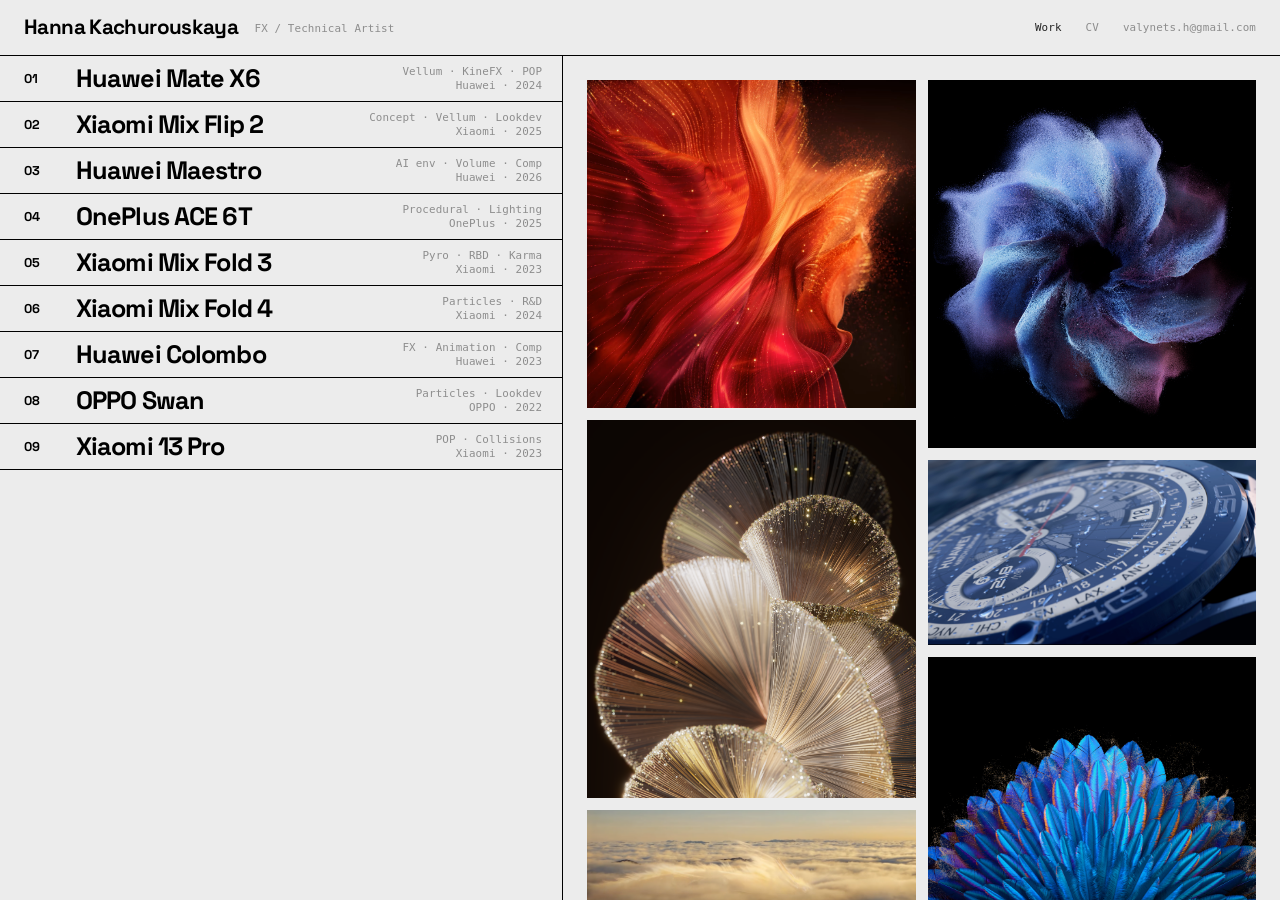
==== commit 6c2a8330: "portfolio update" ====
--- a/index.html
+++ b/index.html
@@ -84,7 +84,6 @@
   /* highlighted slat: black box, white type, a small turn like a slat tilting */
   .slat:hover, .slat.lit, .slat[aria-current="true"] { background: var(--ink); color: #fff; transform: rotateX(-14deg); }
   .slat[aria-current="true"] .n { color: #fff; }
-  .blind.has-open .slat:not([aria-current="true"]):not(:hover):not(.lit) { transform: rotateX(20deg); }
 
   /* ── right panel ── */
   .panel { position: relative; height: 100%; overflow: hidden; }
@@ -143,6 +142,11 @@
   .compare .side { position: absolute; top: .75rem; padding: .3rem .55rem; color: #fff; pointer-events: none; font-weight: 700; }
   .compare .side.look { left: .75rem; background: #fff; color: #000; }
   .compare .side.tech { right: .75rem; background: #000; color: #fff; box-shadow: inset 0 0 0 1px #fff; }
+
+  .single-look { margin: 0 auto; max-width: calc(72vh * 16 / 9); background: #000; }
+  .single-look video, .single-look img { width: 100%; display: block; }
+  .pair-title { margin: 2rem 0 .6rem; }
+  .study-note { margin: .7rem 0 1rem; }
 
   .facts { display: grid; grid-template-columns: 1.5fr 1fr; gap: 1.5rem; margin: 1.25rem 0 2rem; }
   .facts p { margin: 0; font-size: 1.02rem; line-height: 1.55; max-width: 56ch; }
@@ -200,7 +204,7 @@
       <div class="view thumbs-view" id="thumbs_view">
         <div class="thumbs" id="thumbs"></div>
         <div class="thumbs-foot">
-          <p>Simulations, motion wallpapers and product FX for Huawei, Xiaomi and OnePlus — from concept and R&amp;D to final delivery. Pick a project to see it built.</p>
+          <p>Simulations, motion wallpapers and product FX for Huawei, Xiaomi, OPPO and OnePlus — from concept and R&amp;D to final delivery. Pick a project to see it built.</p>
           <span class="mono" id="count"></span>
         </div>
       </div>
@@ -210,14 +214,17 @@
 
 <script>
 /* ─── DATA ─── same projects and files as the live site, plus a look/build pair for the slider */
-const A = '../assets/';
+const A = 'assets/';
 const PROJECTS = [
   { id: 'proj-01', title: 'Huawei Mate X6', kind: 'Motion wallpaper', client: 'Huawei', year: 2024,
     software: 'Houdini · VEX · Redshift · Fusion', tags: 'Vellum · KineFX · POP',
     short: 'A factory-set motion wallpaper for the Mate X6. One vellum pass moved stiffly, so the unfold was built from a KineFX base and two to three stacked vellum passes until it felt soft, while still landing on the approved final frame.',
     how: ['KineFX-driven base motion', 'Two to three stacked vellum passes', 'Particle sparkle on the vellum geometry'],
-    look: 'proj-01/video_01.mp4', build: 'proj-01/sim_preview_01.mp4', ratio: '1 / 1',
-    files: [
+    look: 'proj-01/final_051_v4.mp4', build: 'proj-01/process_051_v4.mp4', ratio: '1 / 1', buildLabel: 'viewport flipbook', fps: 30,
+    files: [
+      ['video', 'proj-01/process_reel_06.mp4', 'Process reel'],
+      ['video', 'proj-01/ai_video_01.mp4', 'AI concept, Kling'],
+      ['video', 'proj-01/video_01.mp4', 'Final render, red'],
       ['video', 'proj-01/video_02.mp4', 'Main simulation'],
       ['video', 'proj-01/sim_preview_02.mp4', 'Sim preview'],
       ['image', 'proj-01/render_01.jpg', 'Colour version'],
@@ -229,7 +236,7 @@
     software: 'Midjourney · Houdini · VEX · Redshift · Fusion', tags: 'Concept · Vellum · Lookdev',
     short: 'My favourite project: a feminine, luxurious wallpaper built alone from concept to delivery. The fan-shaped glass petals were iterated in Midjourney, then rebuilt as vellum on high-poly meshes with a particle shimmer.',
     how: ['AI concept iterations to lock the look', 'Vellum on high-poly petals', 'Particle shimmer pass'],
-    look: 'proj-03/hero.mp4', build: 'proj-03/sim_preview.mp4', ratio: '860 / 1920',
+    look: 'proj-03/final_034_v3.mp4', build: 'proj-03/process_034_v31.mp4', ratio: '404 / 960', buildLabel: 'viewport flipbook', compareNote: 'Rebuilt simulation; small petal-shape differences remain.', fps: 30,
     files: [
       ['image', 'proj-03/render_01.png', 'Hero render, violet'],
       ['image', 'proj-03/ai_concept_01.png', 'Concept, AI generated'],
@@ -239,12 +246,12 @@
       ['image', 'proj-03/screen_0.png', 'Houdini setup', 'wide'],
     ] },
   { id: 'proj-05', title: 'Huawei Maestro', kind: 'AI video + VFX', client: 'Huawei', year: 2026,
-    software: 'ComfyUI · Kling · Houdini · Karma · Fusion', tags: 'AI env · Volume · Comp',
+    software: 'ComfyUI · Kling · Houdini · Redshift · Karma · Fusion', tags: 'AI env · Volume · Comp',
     short: 'The opening shot of the film and the studio’s first production AI pipeline: a client dragon with a patronus-style volume, flying through simulated clouds in a generated environment, composited in Fusion.',
     how: ['Environment generated in ComfyUI and Kling', 'Clay camera matched to the AI plate', 'Patronus volume and cloud sim, comp in Fusion'],
-    look: 'proj-05/hero.mp4', build: 'proj-05/camera_clay_02.mp4', ratio: '3 / 1',
-    files: [
-      ['video', 'proj-05/sim_preview.mp4', 'Sim preview'],
+    look: 'proj-05/final_020_v2.mp4', build: 'proj-05/process_020_v27.mp4', ratio: '3 / 1', split: 30, buildLabel: 'clay + AI plate', compareNote: 'Clay dragon and hair over the source AI environment.', fps: 30,
+    files: [
+      ['video', 'proj-05/dragon_hair_native_v27.mp4', 'Dragon and hair, native viewport'],
       ['video', 'proj-05/camera_clay_01.mp4', 'Camera clay preview', 'wide'],
       ['image', 'proj-05/ai_concept_iteration.png', 'AI concept iteration'],
       ['image', 'proj-05/ai_first_frame.png', 'AI first frame'],
@@ -254,11 +261,14 @@
     software: 'Houdini · VEX · Redshift · Fusion', tags: 'Procedural · Lighting',
     short: 'Six launch shots across two colourways: a blinking techno look for purple, a ferrofluid black-diamond look for black. Fully procedural, from concept through lighting to delivery.',
     how: ['Six shots, each with its own look R&D', 'Procedural ferrofluid, no simulation', 'Lighting, rendering and delivery'],
-    look: 'proj-02/video_04.mp4', build: 'proj-02/video_05.mp4', ratio: '16 / 9',
-    files: [
+    look: 'proj-02/pair170_look.mp4', build: 'proj-02/process_170_v3.mp4', ratio: '16 / 9', buildLabel: 'viewport flipbook', compareNote: 'Shot 170, purple tunnel.', fps: 30,
+    pairs: [
+      { title: 'Shot 200, black phone', look: 'proj-02/final_200_V023_v20.mp4', build: 'proj-02/process_200_V023_v20.mp4', ratio: '16 / 9', buildLabel: 'viewport flipbook', fps: 30 },
+      { title: 'Shot 180, purple phone', look: 'proj-02/video_02.mp4', build: 'proj-02/process_180_v2.mp4', ratio: '16 / 9', buildLabel: 'viewport flipbook', fps: 30 },
+    ],
+    files: [
+      ['video', 'proj-02/pair170_build.mp4', 'Tunnel shot, raw FX'],
       ['video', 'proj-02/hero.mp4', 'Tunnel shot', 'wide'],
-      ['video', 'proj-02/cameras_preview.mp4', 'Camera previews'],
-      ['video', 'proj-02/video_02.mp4', 'Purple version shot'],
       ['video', 'proj-02/video_00.mp4', 'R&D, stereo effect'],
       ['video', 'proj-02/video_01.mp4', 'R&D, stereo effect'],
       ['video', 'proj-02/video_03.mp4', 'R&D, detail'],
@@ -270,39 +280,63 @@
     software: 'Houdini · Solaris · Karma', tags: 'Pyro · RBD · Karma',
     short: 'My first solo wallpaper: a flower born from an explosion. Several pyro sims layered with particles and RBD, rendered in Karma because it holds volumes better than Redshift.',
     how: ['Several layered explosion sims', 'Particles and RBD', 'Karma for volume quality'],
-    look: 'proj-07/hero.mp4', build: 'proj-07/render_01.png', ratio: '1700 / 1920', buildLabel: 'colourway',
-    files: [] },
-  { id: 'proj-04', title: 'Xiaomi Amoled', kind: 'Motion wallpaper R&D', client: 'Xiaomi', year: 2024,
+    look: 'proj-07/hero_trim.mp4', build: 'proj-07/blue_flipbook_0150_v18_fast.mp4', ratio: '850 / 960', buildLabel: 'pyro volume flipbook', compareNote: 'Final render in the yellow colourway against the rebuilt volume simulation (flipbook retimed to the final). The final also includes particles and debris.', fps: 30,
+    files: [
+      ['image', 'proj-07/render_01.png', 'Colour version, blue'],
+      ['image', 'proj-07/breakdown_01.jpg', 'Final vs volume pass, frames 10 / 30 / 90'],
+      ['video', 'proj-07/v006.mp4', 'Earlier version, smoke'],
+      ['video', 'proj-07/v004.mp4', 'First version, dark'],
+    ] },
+  { id: 'proj-04', title: 'Xiaomi Mix Fold 4', kind: 'Motion wallpaper R&D', client: 'Xiaomi', year: 2024,
     software: 'Houdini · Redshift', tags: 'Particles · R&D',
-    short: 'A wallpaper built only from particles. The sim had to hold a shape between a flower and a circle while drifting naturally, with no flicker. Simulation only; many R&D passes on shape and behaviour.',
+    short: 'A particle wallpaper for the Mix Fold 4, built only from particles. The sim had to hold a shape between a flower and a circle while drifting naturally, with no flicker. Simulation only; many R&D passes on shape and behaviour.',
     how: ['Particle-only shape', 'Silhouette held without flicker', 'Many R&D shape passes'],
-    look: 'proj-04/thumb.png', build: 'proj-04/preview_01.png', ratio: '1151 / 1290',
-    files: [['image', 'proj-04/preview_02.png', 'R&D preview']] },
-  { id: 'proj-06', title: 'Water / Sand / Ice', kind: 'Internal R&D', client: 'Millarc CGI', year: 2024,
-    software: 'Houdini · Redshift', tags: 'FLIP · Grains · R&D',
-    short: 'Automotive research: a camera that follows a wheel over uneven ground, and three separate environment setups with their own water, sand and ice simulations, rendered in Redshift.',
-    how: ['Camera-follows-wheel constraint rig', 'Water, sand and ice sims', 'Redshift renders'],
-    look: 'proj-06/video_03.mp4', build: 'proj-06/sim_preview.mp4', ratio: '16 / 9',
-    files: [
-      ['image', 'proj-06/render_01.png', 'Ice, still render'],
-      ['image', 'proj-06/render_02.png', 'Sand, still render'],
-      ['video', 'proj-06/video_01.mp4', 'Ice environment'],
-      ['video', 'proj-06/video_02.mp4', 'Sand environment'],
-    ] },
-  { id: 'proj-08', title: 'Huawei M Pencil Pro', kind: 'Product FX', client: 'Huawei', year: 2024,
-    software: 'Houdini · Redshift', tags: 'Procedural · POP',
-    short: 'Two product shots with supplied cameras and assets. The scope was the effects: a procedural paint stroke from the brush, and pollen particles that react to it.',
-    how: ['Procedural paint-from-brush', 'Pollen particles interacting with the brush'],
-    look: 'proj-08/video_01.mp4', build: 'proj-08/video_02.mp4', ratio: '16 / 9', buildLabel: 'shot 2',
-    files: [] },
+    look: 'proj-04/pair_look.mp4', build: 'proj-04/process_040_authored_v9_pair.mp4', ratio: '800 / 896', buildLabel: 'viewport flipbook', compareNote: 'Earlier viewport study from the same top-down angle; the flipbook camera slowly pulls back, so shapes line up only partly.', fps: 25,
+    files: [
+      ['video', 'proj-04/process_reel_rnd.mp4', 'Process reel, R&D shapes and colour versions'],
+      ['video', 'proj-04/hero.mp4', 'Delivery, shot 040'],
+      ['image', 'proj-04/compare_01.jpg', 'Final, native resim and GL point viewport, frames 25 / 60 / 149'],
+      ['image', 'proj-04/preview_02.png', 'R&D preview'],
+    ] },
+  { id: 'proj-10', title: 'Huawei Colombo', kind: 'Product film', client: 'Huawei', year: 2023,
+    software: 'Houdini · Redshift · After Effects · Nuke', tags: 'FX · Animation · Comp',
+    short: 'Launch film for the Huawei Watch Ultimate. I worked on a large part of the shots across the whole film: the satellite in orbit, the drop toward the sea, the watch under water, in a sand storm and striking a rock, and the closing key visual. 3D, FX, animation, lighting, rendering and compositing.',
+    how: ['Many shots, from layout to final comp', 'Underwater bubbles, sand storm, satellite in orbit', 'Lighting and rendering in Redshift, compositing of the final shots'],
+    look: 'proj-10/final_323_watch.mp4', build: 'proj-10/process_323_cam035.mp4', ratio: '16 / 9', buildLabel: 'viewport flipbook', compareNote: 'Shot 323, key visual: final against the viewport flipbook of the same take.', fps: 25,
+    files: [
+      ['video', 'proj-10/process_reel_stills.mp4', 'Process reel, stills from many shots', 'wide'],
+      ['video', 'proj-10/comp_reel_rock_shot.mp4', 'Watch striking a rock: compositing passes to final'],
+      ['video', 'proj-10/satellite_comp_0319.mp4', 'Satellite shot, 3D and compositing', 'wide'],
+      ['video', 'proj-10/flipbook_310_satellite_cam3.mp4', 'Shot 310, from orbit down through the clouds, viewport flipbook'],
+      ['video', 'proj-10/render_320_V006_T002.mp4', 'Shot 320, render, other take'],
+      ['video', 'proj-10/flipbook_320_V004_T002.mp4', 'Shot 320, bubbles, viewport flipbook'],
+      ['image', 'proj-10/still_300_sea.jpg', 'Shot 300, sea and light beam', 'wide'],
+      ['video', 'proj-10/shot_300_light_beam.mp4', 'Shot 300, light beam, animation'],
+    ] },
+  { id: 'proj-08', title: 'OPPO Swan', kind: 'Motion wallpaper', client: 'OPPO', year: 2022,
+    software: 'Houdini · Redshift', tags: 'Particles · Lookdev',
+    short: 'A fan of feathers that opens upward like a swan’s tail, with fine particles shedding from the feather edges. Rendered in blue and purple colourways and delivered at 120 fps.',
+    how: ['Feather fan unfolding from the base', 'Particle dust along the feather edges', 'Delivery at 120 fps'],
+    look: 'proj-08/final_swan_blue.mp4', build: 'proj-08/process_swan_V004_T002.mp4', ratio: '15 / 14', buildLabel: 'viewport flipbook', compareNote: 'V004 flipbook, retimed from 6 s to the 4 s of the 120 fps final.', fps: 60,
+    files: [
+      ['video', 'proj-08/process_reel.mp4', 'Process reel, flipbooks V002 to V005'],
+      ['video', 'proj-08/presentation_feathers.mp4', 'Presentation, feathers'],
+      ['video', 'proj-08/presentation_phones.mp4', 'Presentation, phones'],
+      ['video', 'proj-08/presentation_launch.mp4', 'Launch event screen'],
+      ['image', 'proj-08/presentation_product.jpg', 'Presentation, product'],
+    ] },
   { id: 'proj-09', title: 'Xiaomi 13 Pro', kind: 'Product FX', client: 'Xiaomi', year: 2023,
     software: 'Houdini · Redshift', tags: 'POP · Collisions',
     short: 'Flying and settling snow on a phone shot with hands: several particle setups and custom snowflake shapes, colliding with and sticking to the phone and the hands.',
     how: ['Several particle setups', 'Custom snowflake shapes', 'Collisions with phone and hands'],
-    look: 'proj-09/hero.mp4', build: 'proj-09/preview_01.mp4', ratio: '16 / 9',
-    files: [
-      ['video', 'proj-09/preview_02.mp4', 'Sim preview'],
-      ['video', 'proj-09/preview_03.mp4', 'Sim preview'],
+    look: 'proj-09/sequence_A_B_C.mp4', single: true, comparison: false, ratio: '16 / 9', fps: 30,
+    files: [
+      ['video', 'proj-09/pair_look.mp4', 'Earlier take, final render'],
+      ['video', 'proj-09/process_050_v2.mp4', 'Earlier take, viewport flipbook'],
+      ['video', 'proj-09/process_shot_A_cam1.mp4', 'Viewport flipbook, shot 050, camera 1'],
+      ['video', 'proj-09/flipbook_050_cam2.mp4', 'Viewport flipbook, shot 050, camera 2'],
+      ['video', 'proj-09/flipbook_050_cam3.mp4', 'Viewport flipbook, shot 050, camera 3'],
+      ['video', 'proj-09/flipbook_055_cam4.mp4', 'Viewport flipbook, shot 055, camera 4'],
     ] },
 ];
 
@@ -350,6 +384,18 @@
 const projView = document.getElementById('project_view');
 let current = null;
 
+function compareBlock(id, pair, label) {
+  const split = pair.split ?? 50;
+  return `<div class="compare" id="${id}" style="--x:${split}%; aspect-ratio:${pair.ratio}; max-height:72vh; margin-inline:auto;" tabindex="0"
+           role="slider" aria-label="${label}" aria-valuemin="0" aria-valuemax="100" aria-valuenow="${split}">
+        <div class="layer look">${mediaEl(pair.look)}</div>
+        <div class="layer build">${mediaEl(pair.build)}</div>
+        <div class="handle"></div>
+        <span class="side look mono">final</span>
+        <span class="side tech mono">${pair.buildLabel || 'process'}</span>
+      </div>`;
+}
+
 function open(i, fromHash) {
   const p = PROJECTS[i];
   current = i;
@@ -371,14 +417,9 @@
       <button class="icon-btn mono" type="button" data-close aria-label="Close project">✕</button>
     </div>
     <div class="proj-body">
-      <div class="compare" id="compare" style="aspect-ratio:${p.ratio}; max-height:72vh; margin-inline:auto;" tabindex="0"
-           role="slider" aria-label="Compare final and process" aria-valuemin="0" aria-valuemax="100" aria-valuenow="50">
-        <div class="layer look">${mediaEl(p.look)}</div>
-        <div class="layer build">${mediaEl(p.build)}</div>
-        <div class="handle"></div>
-        <span class="side look mono">final</span>
-        <span class="side tech mono">${p.buildLabel || 'process'}</span>
-      </div>
+      ${p.single ? `<figure class="single-look"><div class="frame">${mediaEl(p.look, 'controls')}</div></figure>` : compareBlock('compare', p, 'Compare final and process')}
+      ${p.compareNote ? `<p class="study-note mono">${p.compareNote}</p>` : ''}
+      ${(p.pairs || []).map((q, k) => `<p class="pair-title mono">${q.title}</p>` + compareBlock('compare_' + (k + 1), q, `Compare final and process, ${q.title}`)).join('')}
 
       <div class="facts">
         <div>
@@ -430,31 +471,34 @@
 
 /* slider: follows the pointer, arrow keys nudge it */
 function wireCompare() {
-  const c = document.getElementById('compare');
-  const set = pct => {
-    pct = Math.max(0, Math.min(100, pct));
-    c.style.setProperty('--x', pct + '%');
-    c.setAttribute('aria-valuenow', Math.round(pct));
-  };
-  c.addEventListener('pointermove', e => {
-    const r = c.getBoundingClientRect();
-    set((e.clientX - r.left) / r.width * 100);
-  });
-  c.addEventListener('keydown', e => {
-    const now = parseFloat(c.style.getPropertyValue('--x')) || 50;
-    if (e.key === 'ArrowLeft') set(now - 5);
-    if (e.key === 'ArrowRight') set(now + 5);
+  document.querySelectorAll('#project_view .compare').forEach(c => {
+    const set = pct => {
+      pct = Math.max(0, Math.min(100, pct));
+      c.style.setProperty('--x', pct + '%');
+      c.setAttribute('aria-valuenow', Math.round(pct));
+    };
+    c.addEventListener('pointermove', e => {
+      const r = c.getBoundingClientRect();
+      set((e.clientX - r.left) / r.width * 100);
+    });
+    c.addEventListener('keydown', e => {
+      const now = parseFloat(c.style.getPropertyValue('--x')) || 50;
+      if (e.key === 'ArrowLeft') set(now - 5);
+      if (e.key === 'ArrowRight') set(now + 5);
+    });
   });
 }
 /* keep final and process in step so the wipe lines up */
 function syncPair() {
-  const vids = [...document.querySelectorAll('#compare video')];
-  if (vids.length < 2) return;
-  const [a, b] = vids;
-  a.addEventListener('timeupdate', () => {
-    if (!b.duration) return;
-    const want = a.currentTime % b.duration;
-    if (Math.abs(b.currentTime - want) > .15) b.currentTime = want;
+  document.querySelectorAll('#project_view .compare').forEach(c => {
+    const vids = [...c.querySelectorAll('video')];
+    if (vids.length < 2) return;
+    const [a, b] = vids;
+    a.addEventListener('timeupdate', () => {
+      if (!b.duration) return;
+      const want = a.currentTime % b.duration;
+      if (Math.abs(b.currentTime - want) > .15) b.currentTime = want;
+    });
   });
 }
 
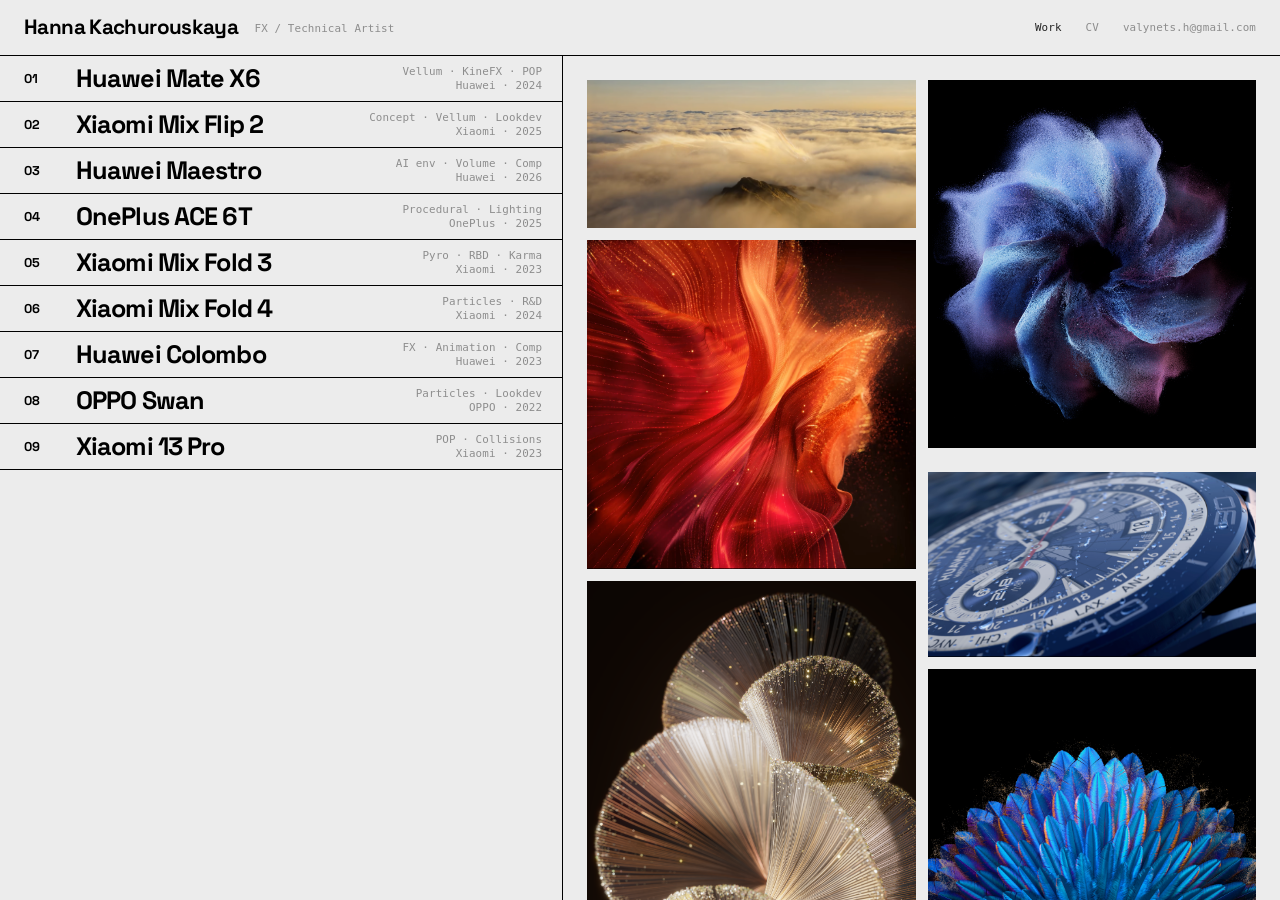
==== commit ff6bab24: "layout update" ====
--- a/index.html
+++ b/index.html
@@ -359,6 +359,12 @@
       <span class="t">${p.title}</span>
       <span class="meta mono">${p.tags}<br>${p.client} · ${p.year}</span>
     </button></li>`);
+});
+
+/* thumbnail grid order (columns fill top to bottom); the list on the left keeps PROJECTS order */
+const THUMB_ORDER = ['proj-05', 'proj-01', 'proj-03', 'proj-07', 'proj-04', 'proj-02', 'proj-10', 'proj-08', 'proj-09'];
+THUMB_ORDER.map(id => PROJECTS.findIndex(p => p.id === id)).filter(i => i >= 0).forEach(i => {
+  const p = PROJECTS[i];
   thumbs.insertAdjacentHTML('beforeend', `
     <button class="thumb" type="button" data-i="${i}" aria-label="Open ${p.title}">
       <img src="${A}${p.id}/thumb.${p.id === 'proj-01' ? 'jpg' : 'png'}" alt="">
